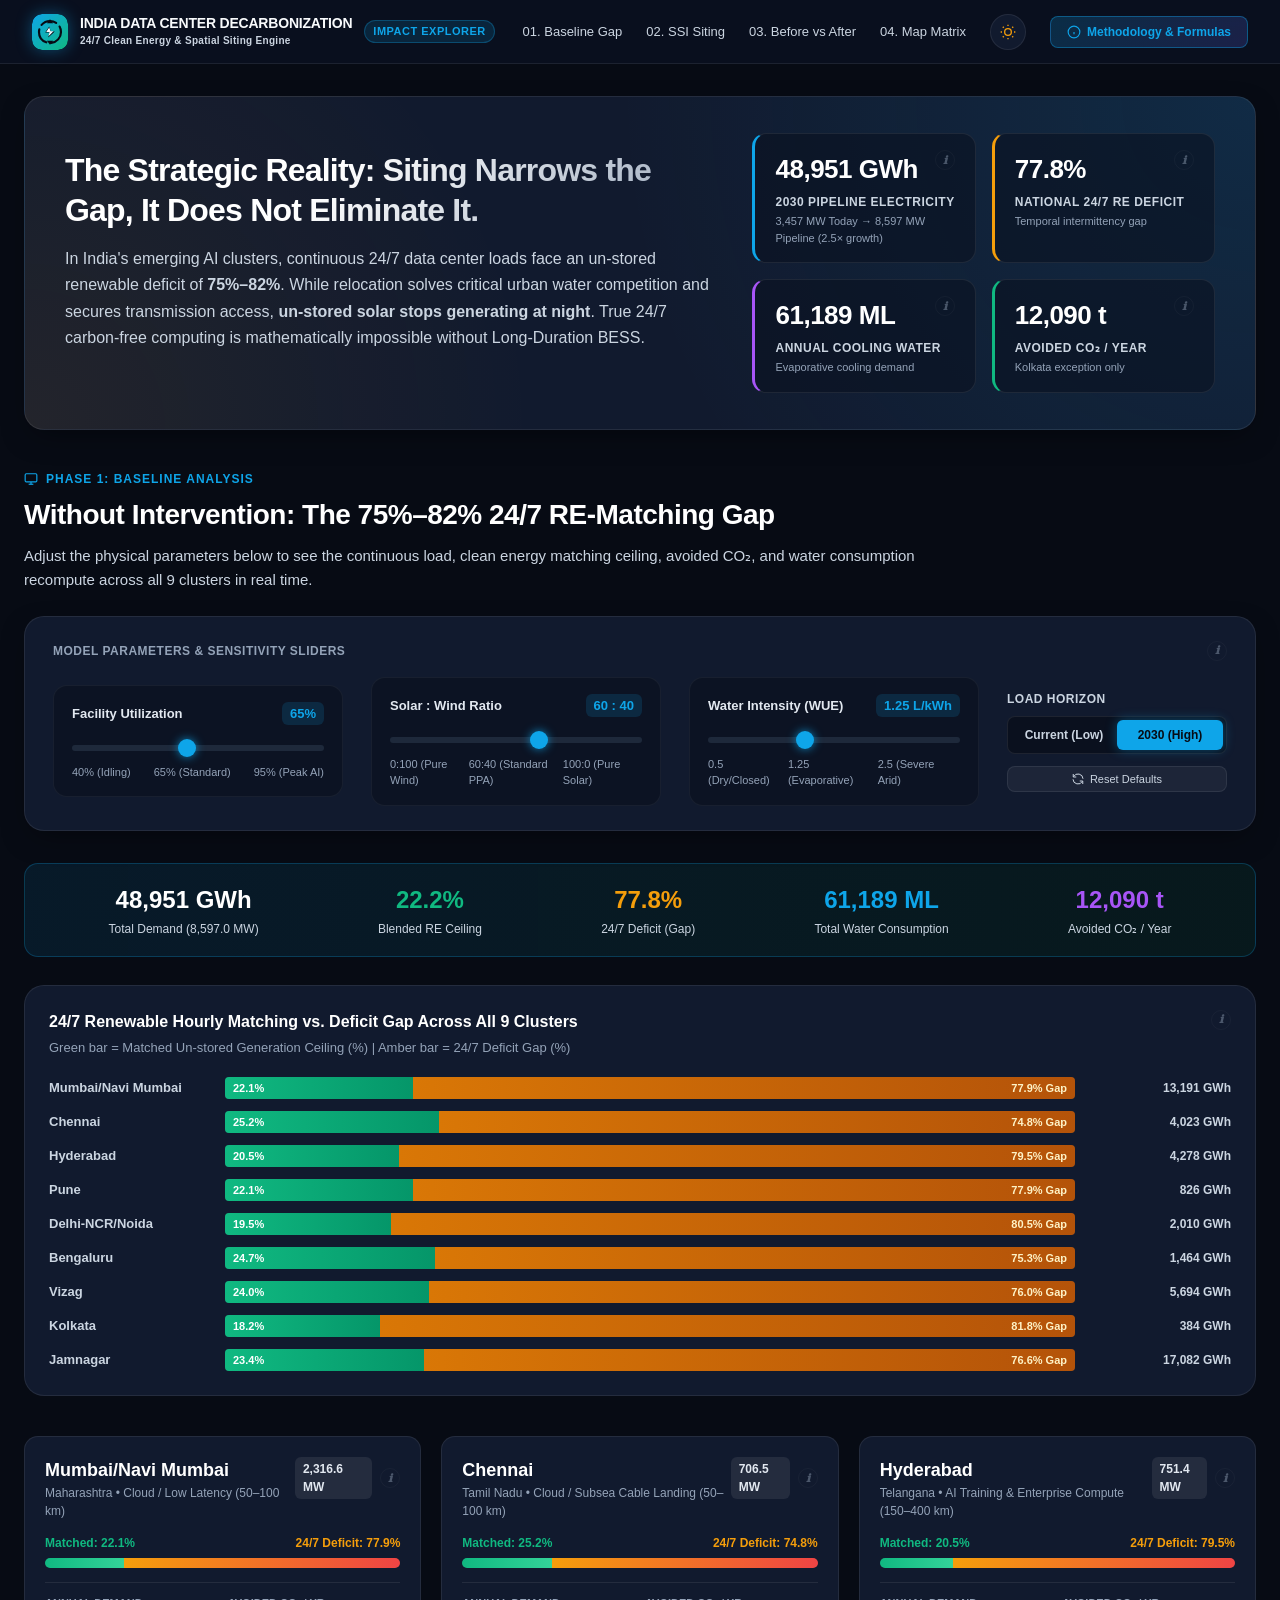
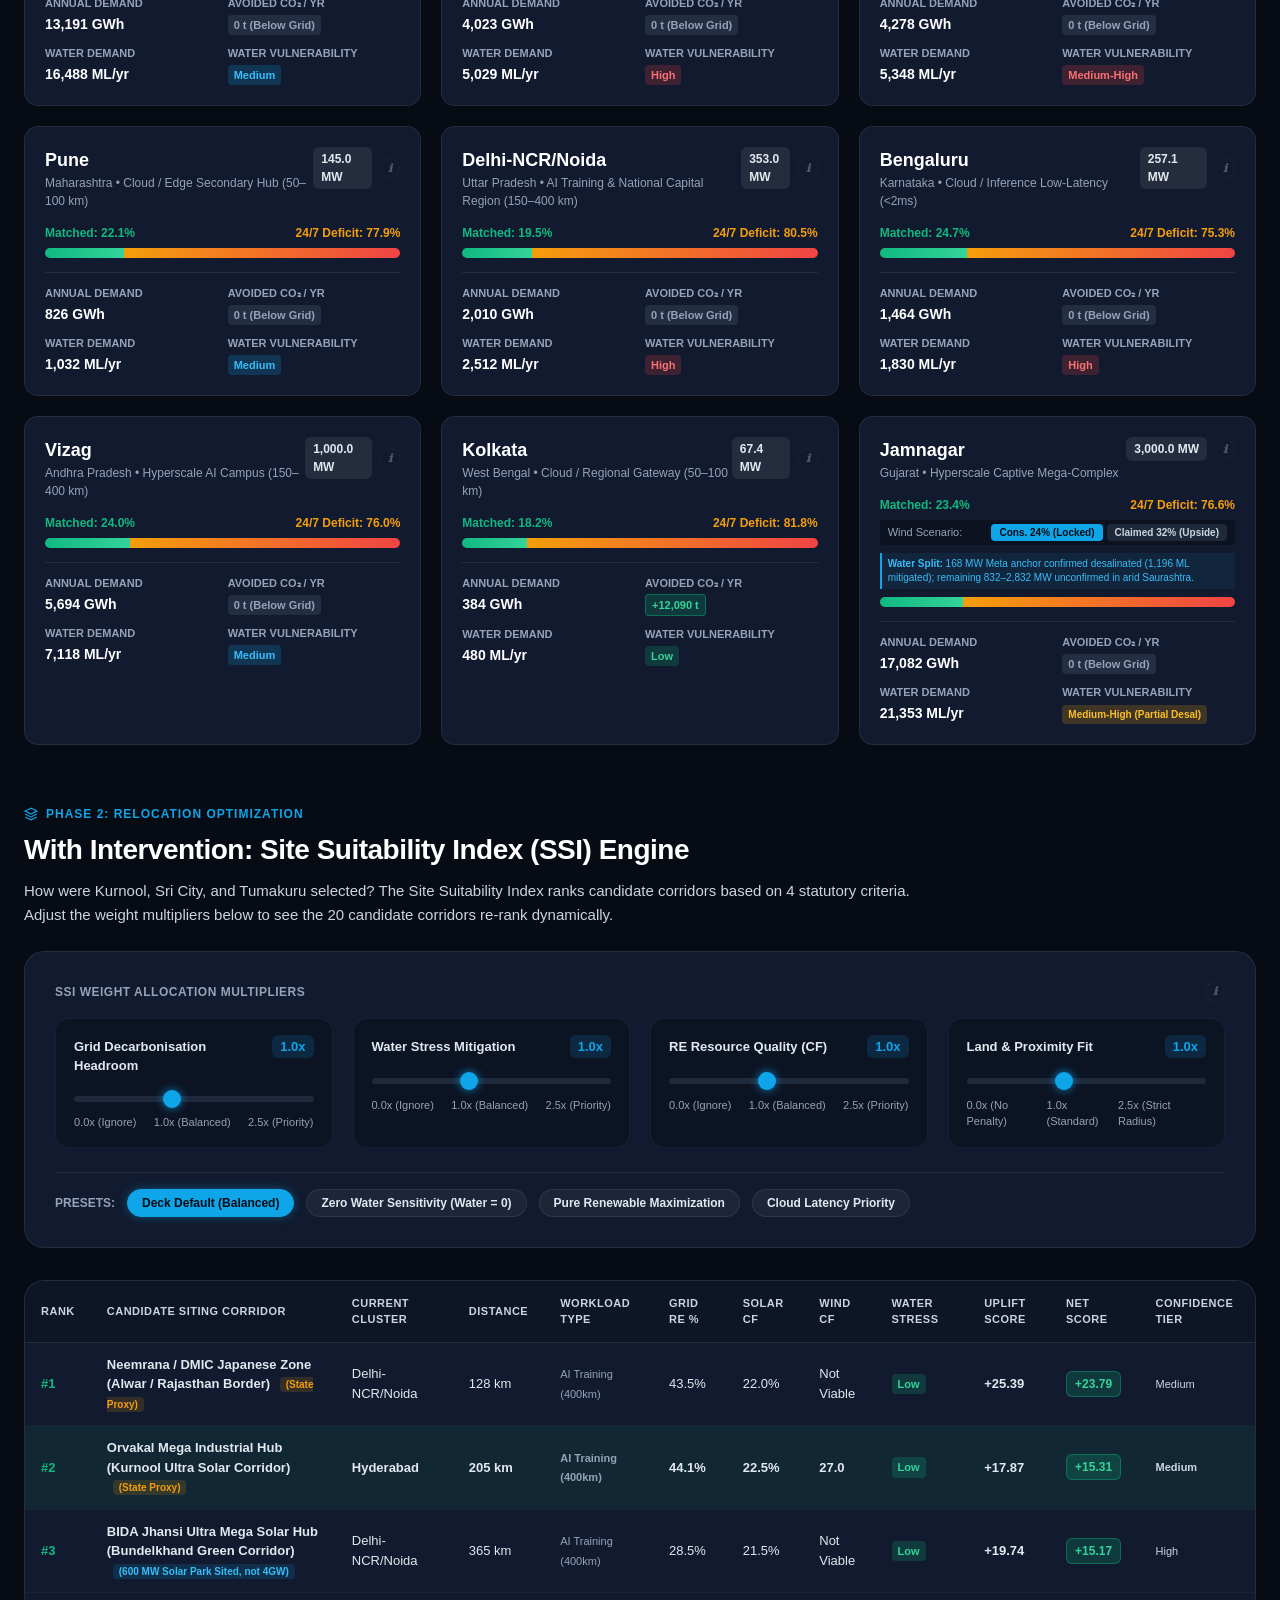
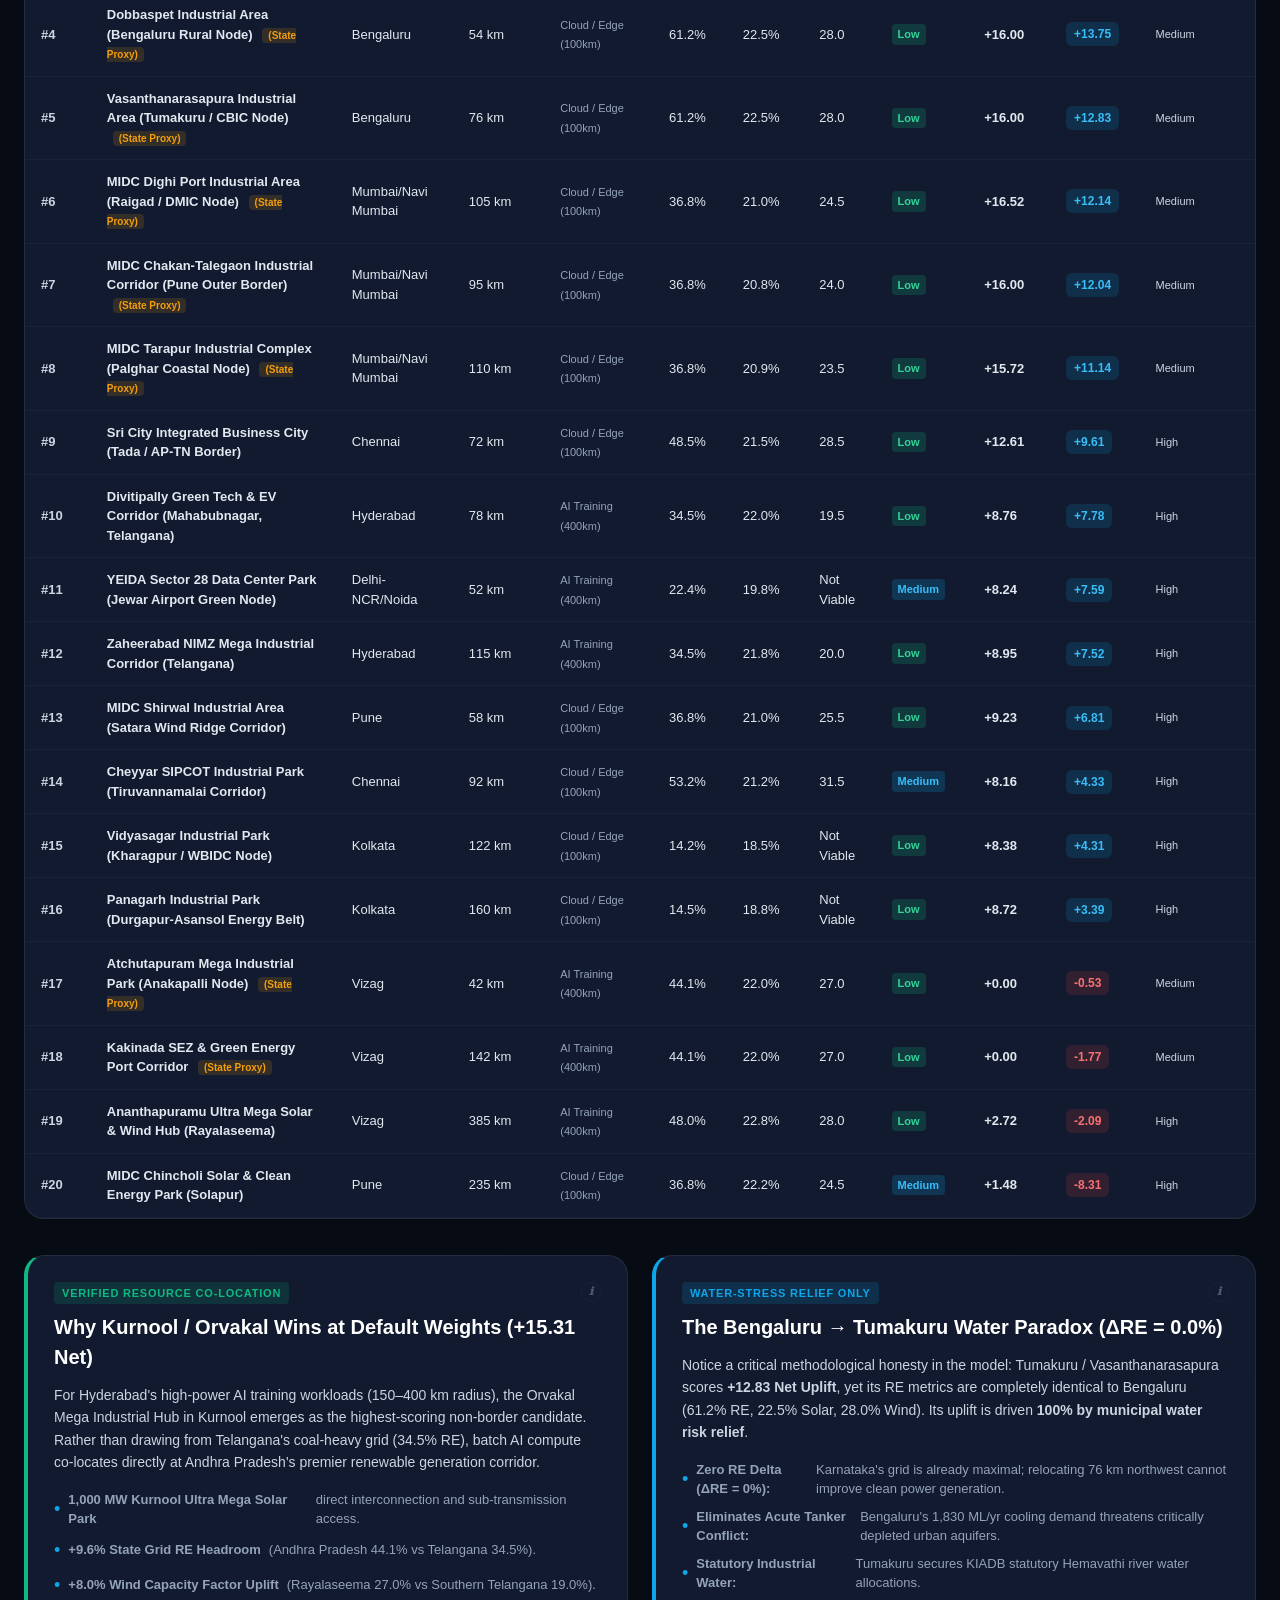
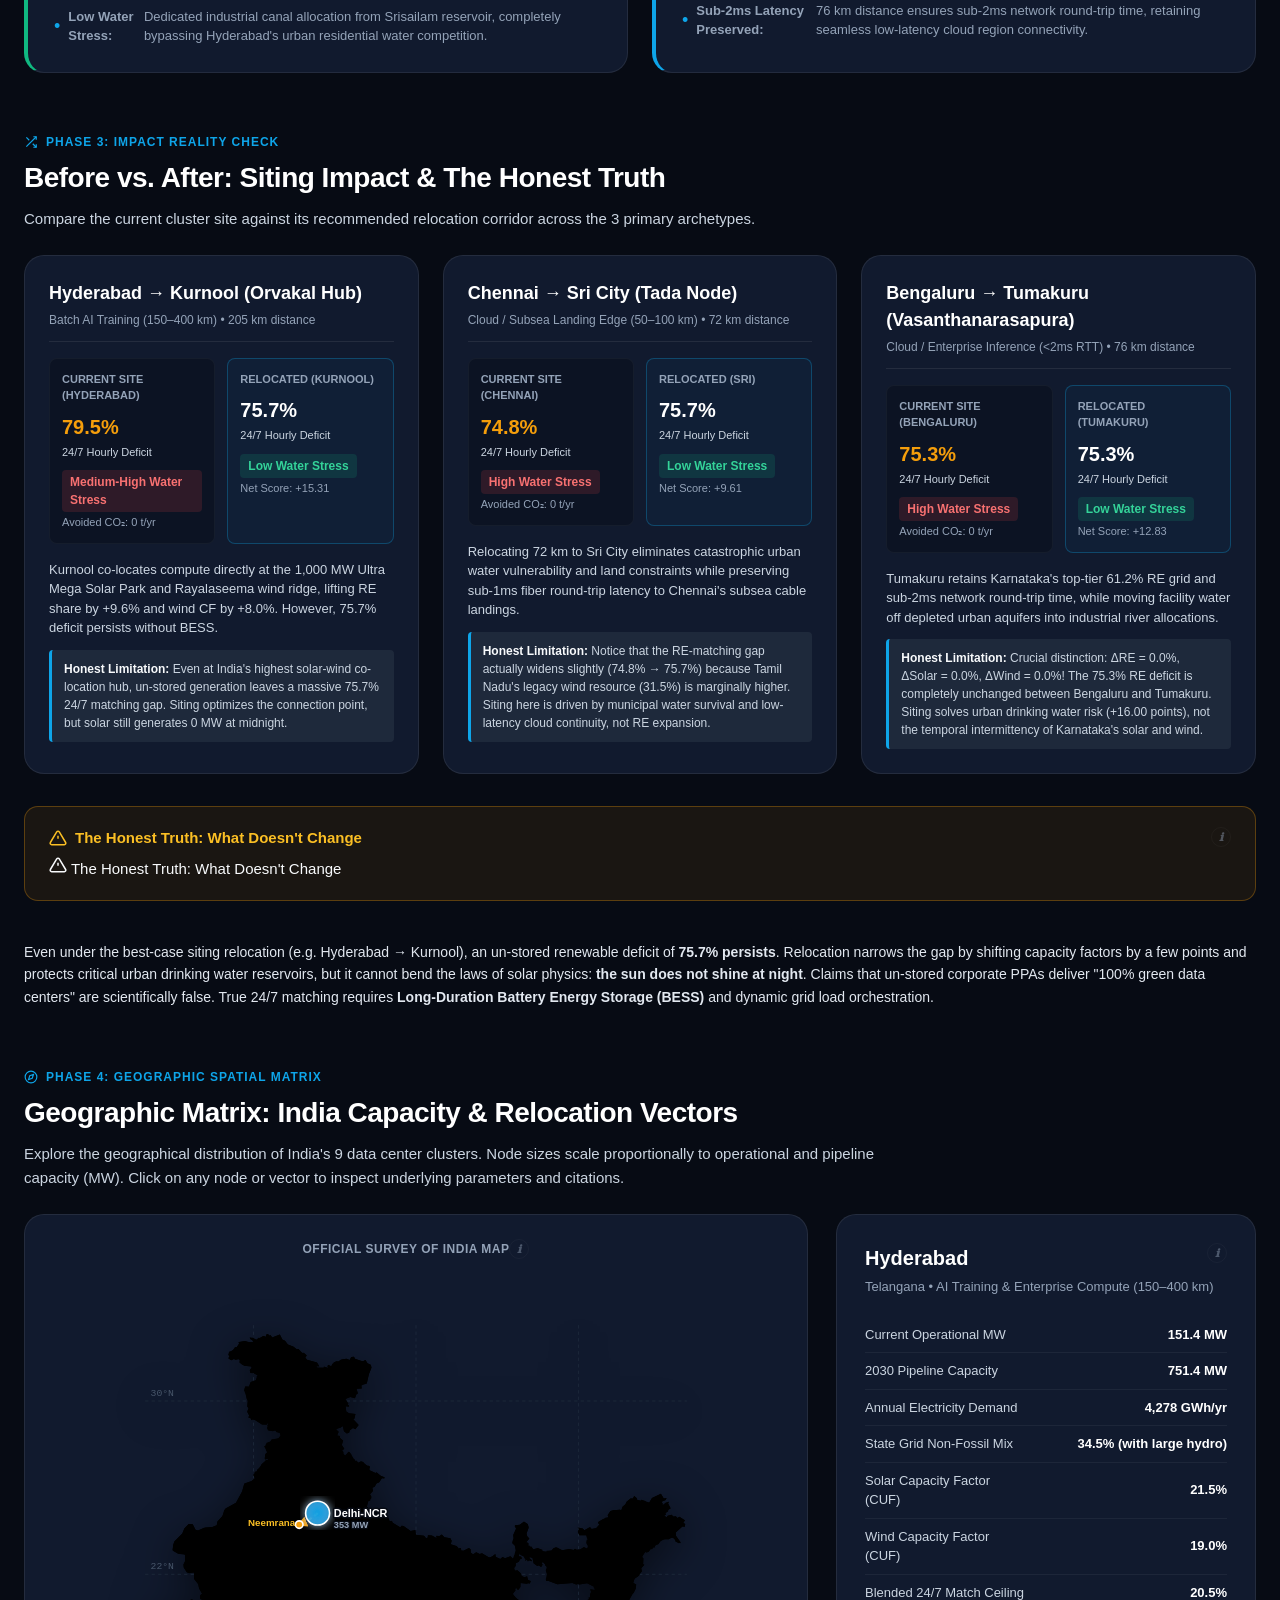
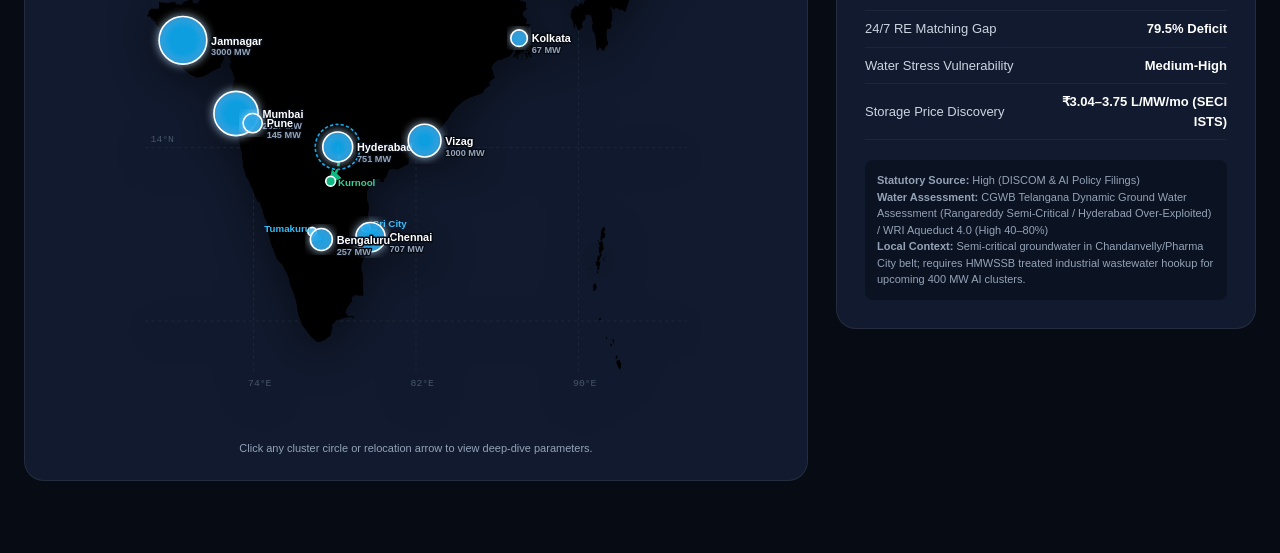
==== impact_explorer.html @ 6c1ab9f2 "Deploy 24/7 Decarbonization Explorer with full light/dark mode and audited models" ====
<!DOCTYPE html>
<html lang="en">
<head>
  <meta charset="UTF-8">
  <meta name="viewport" content="width=device-width, initial-scale=1.0">
  <title>India AI & Data Center 24/7 Decarbonization Explorer | Interactive Impact & Siting Engine</title>
  <meta name="description" content="Explore India's data center 24/7 renewable energy matching gap, cooling water exposure, and site suitability index across 9 major clusters and 20 candidate relocation corridors.">
  <style>
    :root {
      --bg-space: #070B14;
      --bg-canvas: #0B1120;
      --bg-card: #111A2E;
      --bg-card-hover: #16223B;
      --bg-card-alt: #1E293B;
      --border-subtle: rgba(255, 255, 255, 0.08);
      --border-accent: rgba(14, 165, 233, 0.3);
      --border-focus: #0EA5E9;
      
      --text-main: #F8FAFC;
      --text-muted: #CBD5E1;
      --text-dim: #94A3B8;
      
      --color-green: #10B981;
      --color-green-glow: rgba(16, 185, 129, 0.25);
      --color-amber: #F59E0B;
      --color-amber-glow: rgba(245, 158, 11, 0.25);
      --color-red: #EF4444;
      --color-cyan: #0EA5E9;
      --color-cyan-glow: rgba(14, 165, 233, 0.25);
      --color-indigo: #6366F1;
      --color-purple: #A855F7;
      
      --font-stack: -apple-system, BlinkMacSystemFont, "Segoe UI", Roboto, "Helvetica Neue", Arial, sans-serif;
      --radius-sm: 8px;
      --radius-md: 14px;
      --radius-lg: 20px;
      --shadow-card: 0 10px 30px -10px rgba(0, 0, 0, 0.5);
      --shadow-glow: 0 0 25px -5px rgba(14, 165, 233, 0.3);
    }

    * {
      box-sizing: border-box;
      margin: 0;
      padding: 0;
    }

    html {
      scroll-behavior: smooth;
    }

    body {
      background-color: var(--bg-space);
      color: var(--text-main);
      font-family: var(--font-stack);
      line-height: 1.5;
      font-size: 15px;
      -webkit-font-smoothing: antialiased;
      overflow-x: hidden;
    }

    /* Top Global Sticky Navigation */
    .navbar {
      position: sticky;
      top: 0;
      z-index: 1000;
      background: rgba(11, 17, 32, 0.88);
      backdrop-filter: blur(16px);
      -webkit-backdrop-filter: blur(16px);
      border-bottom: 1px solid var(--border-subtle);
      height: 64px;
      display: flex;
      align-items: center;
      justify-content: space-between;
      padding: 0 32px;
    }

    .brand-group {
      display: flex;
      align-items: center;
      gap: 12px;
    }

    .brand-icon {
      width: 32px;
      height: 32px;
      border-radius: 8px;
      background: linear-gradient(135deg, #0EA5E9, #10B981);
      display: flex;
      align-items: center;
      justify-content: center;
      font-weight: 800;
      color: #070B14;
      font-size: 16px;
    }

    .brand-text {
      font-size: 15px;
      font-weight: 700;
      letter-spacing: -0.3px;
      color: #FFFFFF;
    }

    .brand-tag {
      font-size: 11px;
      font-weight: 600;
      padding: 2px 8px;
      border-radius: 20px;
      background: rgba(14, 165, 233, 0.15);
      color: var(--color-cyan);
      border: 1px solid rgba(14, 165, 233, 0.3);
      text-transform: uppercase;
      letter-spacing: 0.5px;
    }

    .nav-links {
      display: flex;
      align-items: center;
      gap: 24px;
    }

    .nav-links a {
      color: var(--text-muted);
      text-decoration: none;
      font-size: 13px;
      font-weight: 500;
      transition: all 0.2s ease;
      display: flex;
      align-items: center;
      gap: 6px;
    }

    .nav-links a:hover {
      color: #FFFFFF;
    }

    .btn-methodology {
      background: linear-gradient(135deg, rgba(14, 165, 233, 0.2), rgba(99, 102, 241, 0.2));
      border: 1px solid rgba(14, 165, 233, 0.4);
      color: var(--color-cyan);
      padding: 8px 16px;
      border-radius: 8px;
      font-size: 12px;
      font-weight: 600;
      cursor: pointer;
      transition: all 0.2s ease;
      display: flex;
      align-items: center;
      gap: 6px;
    }

    .btn-methodology:hover {
      background: var(--color-cyan);
      color: #070B14;
      box-shadow: 0 0 15px rgba(14, 165, 233, 0.5);
    }

    /* Container & Sections */
    .container {
      max-width: 1400px;
      margin: 0 auto;
      padding: 32px 24px;
    }

    .section-header {
      margin-bottom: 24px;
    }

    .section-eyebrow {
      font-size: 12px;
      text-transform: uppercase;
      font-weight: 700;
      letter-spacing: 1px;
      color: var(--color-cyan);
      margin-bottom: 6px;
      display: flex;
      align-items: center;
      gap: 8px;
    }

    .section-title {
      font-size: 28px;
      font-weight: 700;
      letter-spacing: -0.5px;
      color: #FFFFFF;
      margin-bottom: 8px;
    }

    .section-desc {
      font-size: 15px;
      color: var(--text-muted);
      max-width: 900px;
      line-height: 1.6;
    }

    /* Hero / Problem Statement Callout */
    .hero-banner {
      background: radial-gradient(circle at top right, rgba(14, 165, 233, 0.12), transparent 50%),
                  radial-gradient(circle at bottom left, rgba(245, 158, 11, 0.08), transparent 40%),
                  var(--bg-card);
      border: 1px solid var(--border-subtle);
      border-radius: var(--radius-lg);
      padding: 36px 40px;
      margin-bottom: 40px;
      position: relative;
      overflow: hidden;
      box-shadow: var(--shadow-card);
    }

    .hero-grid {
      display: grid;
      grid-template-columns: 1.4fr 1fr;
      gap: 40px;
      align-items: center;
    }

    .hero-title {
      font-size: 32px;
      font-weight: 800;
      line-height: 1.25;
      letter-spacing: -0.8px;
      margin-bottom: 16px;
      background: linear-gradient(135deg, #FFFFFF 40%, #94A3B8 100%);
      -webkit-background-clip: text;
      -webkit-text-fill-color: transparent;
    }

    .hero-lead {
      font-size: 16px;
      color: #CBD5E1;
      line-height: 1.65;
      margin-bottom: 24px;
    }

    .hero-kpis {
      display: grid;
      grid-template-columns: repeat(2, 1fr);
      gap: 16px;
    }

    .hero-kpi-card {
      background: rgba(11, 17, 32, 0.6);
      border: 1px solid var(--border-subtle);
      border-radius: var(--radius-md);
      padding: 16px 20px;
      border-left: 3px solid var(--color-cyan);
    }

    .hero-kpi-card.amber { border-left-color: var(--color-amber); }
    .hero-kpi-card.green { border-left-color: var(--color-green); }
    .hero-kpi-card.purple { border-left-color: var(--color-purple); }

    .hero-kpi-val {
      font-size: 26px;
      font-weight: 800;
      color: #FFFFFF;
      letter-spacing: -0.5px;
    }

    .hero-kpi-lbl {
      font-size: 12px;
      font-weight: 600;
      color: var(--text-muted);
      text-transform: uppercase;
      letter-spacing: 0.5px;
      margin-top: 4px;
    }

    .hero-kpi-sub {
      font-size: 11px;
      color: var(--text-dim);
      margin-top: 2px;
    }

    /* Section 1: Control Panel & Live Sliders */
    .control-card {
      background: var(--bg-card);
      border: 1px solid var(--border-subtle);
      border-radius: var(--radius-lg);
      padding: 24px 28px;
      margin-bottom: 32px;
      box-shadow: var(--shadow-card);
    }

    .controls-grid {
      display: grid;
      grid-template-columns: repeat(3, 1fr) 220px;
      gap: 28px;
      align-items: center;
    }

    .slider-box {
      background: rgba(7, 11, 20, 0.4);
      padding: 16px 18px;
      border-radius: var(--radius-md);
      border: 1px solid rgba(255, 255, 255, 0.05);
    }

    .slider-header {
      display: flex;
      justify-content: space-between;
      align-items: baseline;
      margin-bottom: 10px;
    }

    .slider-title {
      font-size: 13px;
      font-weight: 600;
      color: #E2E8F0;
    }

    .slider-badge {
      font-size: 13px;
      font-weight: 700;
      color: var(--color-cyan);
      background: rgba(14, 165, 233, 0.15);
      padding: 2px 8px;
      border-radius: 6px;
    }

    .slider-input {
      width: 100%;
      height: 6px;
      border-radius: 4px;
      background: #1E293B;
      outline: none;
      -webkit-appearance: none;
      cursor: pointer;
    }

    .slider-input::-webkit-slider-thumb {
      -webkit-appearance: none;
      width: 18px;
      height: 18px;
      border-radius: 50%;
      background: #0EA5E9;
      box-shadow: 0 0 10px rgba(14, 165, 233, 0.8);
      cursor: pointer;
      transition: transform 0.1s ease;
    }

    .slider-input::-webkit-slider-thumb:hover {
      transform: scale(1.2);
    }

    .slider-range-labels {
      display: flex;
      justify-content: space-between;
      font-size: 11px;
      color: var(--text-dim);
      margin-top: 6px;
    }

    /* Scenario Switcher Box */
    .scenario-box {
      display: flex;
      flex-direction: column;
      gap: 8px;
    }

    .scenario-label {
      font-size: 12px;
      font-weight: 600;
      color: var(--text-muted);
      text-transform: uppercase;
      letter-spacing: 0.5px;
    }

    .toggle-group {
      display: flex;
      background: rgba(7, 11, 20, 0.6);
      border: 1px solid var(--border-subtle);
      border-radius: var(--radius-sm);
      padding: 3px;
    }

    .toggle-btn {
      flex: 1;
      padding: 8px 10px;
      border: none;
      background: transparent;
      color: var(--text-muted);
      font-size: 12px;
      font-weight: 600;
      border-radius: 6px;
      cursor: pointer;
      transition: all 0.2s ease;
      text-align: center;
    }

    .toggle-btn.active {
      background: var(--color-cyan);
      color: #070B14;
      box-shadow: 0 0 12px rgba(14, 165, 233, 0.4);
    }

    .btn-reset {
      background: rgba(255, 255, 255, 0.05);
      border: 1px solid var(--border-subtle);
      color: var(--text-muted);
      padding: 6px 12px;
      border-radius: var(--radius-sm);
      font-size: 11px;
      cursor: pointer;
      margin-top: 4px;
      transition: all 0.2s ease;
      display: flex;
      align-items: center;
      justify-content: center;
      gap: 6px;
    }

    .btn-reset:hover {
      background: rgba(255, 255, 255, 0.1);
      color: #FFFFFF;
    }

    /* National Summary Banner */
    .national-strip {
      background: linear-gradient(90deg, rgba(14, 165, 233, 0.1), rgba(16, 185, 129, 0.08));
      border: 1px solid rgba(14, 165, 233, 0.25);
      border-radius: var(--radius-md);
      padding: 18px 24px;
      display: flex;
      justify-content: space-around;
      align-items: center;
      margin-bottom: 28px;
    }

    .national-metric {
      text-align: center;
    }

    .national-metric-val {
      font-size: 24px;
      font-weight: 800;
      color: #FFFFFF;
    }

    .national-metric-lbl {
      font-size: 12px;
      color: var(--text-muted);
      font-weight: 500;
      margin-top: 2px;
    }

    /* Cluster Cards Grid */
    .cluster-grid {
      display: grid;
      grid-template-columns: repeat(3, 1fr);
      gap: 20px;
      margin-bottom: 36px;
    }

    .cluster-card {
      background: var(--bg-card);
      border: 1px solid var(--border-subtle);
      border-radius: var(--radius-md);
      padding: 20px;
      transition: all 0.25s ease;
      position: relative;
      overflow: hidden;
      cursor: pointer;
    }

    .cluster-card:hover {
      transform: translateY(-3px);
      border-color: rgba(14, 165, 233, 0.4);
      box-shadow: 0 12px 28px -8px rgba(0, 0, 0, 0.6);
      background: var(--bg-card-hover);
    }

    .cluster-card-top {
      display: flex;
      justify-content: space-between;
      align-items: flex-start;
      margin-bottom: 12px;
    }

    .cluster-name {
      font-size: 18px;
      font-weight: 700;
      color: #FFFFFF;
    }

    .cluster-state {
      font-size: 12px;
      color: var(--text-dim);
    }

    .cluster-capacity-badge {
      font-size: 12px;
      font-weight: 700;
      padding: 3px 8px;
      border-radius: 6px;
      background: rgba(255, 255, 255, 0.08);
      color: #E2E8F0;
    }

    /* Dual Matching Bar */
    .matching-bar-container {
      margin: 14px 0;
    }

    .matching-labels {
      display: flex;
      justify-content: space-between;
      font-size: 12px;
      font-weight: 600;
      margin-bottom: 6px;
    }

    .lbl-matched { color: var(--color-green); }
    .lbl-gap { color: var(--color-amber); }

    .dual-bar {
      height: 10px;
      border-radius: 5px;
      background: #1E293B;
      display: flex;
      overflow: hidden;
      box-shadow: inset 0 1px 3px rgba(0,0,0,0.5);
    }

    .bar-matched {
      background: linear-gradient(90deg, #10B981, #34D399);
      transition: width 0.3s ease;
    }

    .bar-gap {
      background: linear-gradient(90deg, #F59E0B, #EF4444);
      transition: width 0.3s ease;
    }

    /* Cluster Stats Grid */
    .cluster-stats {
      display: grid;
      grid-template-columns: repeat(2, 1fr);
      gap: 10px;
      margin-top: 14px;
      padding-top: 12px;
      border-top: 1px solid var(--border-subtle);
    }

    .stat-item {
      display: flex;
      flex-direction: column;
    }

    .stat-lbl {
      font-size: 11px;
      color: var(--text-dim);
      text-transform: uppercase;
      font-weight: 600;
    }

    .stat-val {
      font-size: 14px;
      font-weight: 700;
      color: #FFFFFF;
      margin-top: 2px;
    }

    .badge-co2 {
      display: inline-block;
      padding: 2px 6px;
      border-radius: 4px;
      font-size: 11px;
      font-weight: 700;
    }

    .badge-co2.zero {
      background: rgba(148, 163, 184, 0.15);
      color: #94A3B8;
    }

    .badge-co2.positive {
      background: rgba(16, 185, 129, 0.2);
      color: #34D399;
      border: 1px solid rgba(16, 185, 129, 0.4);
    }

    .badge-water {
      display: inline-block;
      padding: 2px 6px;
      border-radius: 4px;
      font-size: 11px;
      font-weight: 700;
    }

    .badge-water.High { background: rgba(239, 68, 68, 0.2); color: #F87171; }
    .badge-water.Medium-High { background: rgba(245, 158, 11, 0.2); color: #FBBF24; }
    .badge-water.Medium { background: rgba(14, 165, 233, 0.2); color: #38BDF8; }
    .badge-water.Low { background: rgba(16, 185, 129, 0.2); color: #34D399; }

    /* Comparative Bar Chart Section */
    .chart-container {
      background: var(--bg-card);
      border: 1px solid var(--border-subtle);
      border-radius: var(--radius-lg);
      padding: 24px;
      margin-bottom: 40px;
    }

    .chart-title {
      font-size: 16px;
      font-weight: 700;
      color: #FFFFFF;
      margin-bottom: 4px;
    }

    .chart-subtitle {
      font-size: 13px;
      color: var(--text-dim);
      margin-bottom: 20px;
    }

    .chart-bars-list {
      display: flex;
      flex-direction: column;
      gap: 12px;
    }

    .chart-row {
      display: grid;
      grid-template-columns: 160px 1fr 140px;
      align-items: center;
      gap: 16px;
    }

    .chart-cluster-name {
      font-size: 13px;
      font-weight: 600;
      color: #CBD5E1;
      white-space: nowrap;
      overflow: hidden;
      text-overflow: ellipsis;
    }

    .chart-bar-wrapper {
      height: 22px;
      background: #1E293B;
      border-radius: 4px;
      display: flex;
      overflow: hidden;
      position: relative;
    }

    .chart-seg-matched {
      background: linear-gradient(90deg, #10B981, #059669);
      height: 100%;
      transition: width 0.3s ease;
      display: flex;
      align-items: center;
      padding-left: 8px;
      font-size: 11px;
      font-weight: 700;
      color: #FFFFFF;
    }

    .chart-seg-gap {
      background: linear-gradient(90deg, #D97706, #B45309);
      height: 100%;
      transition: width 0.3s ease;
      display: flex;
      align-items: center;
      justify-content: flex-end;
      padding-right: 8px;
      font-size: 11px;
      font-weight: 700;
      color: #FEF3C7;
    }

    .chart-values-text {
      font-size: 12px;
      color: var(--text-muted);
      text-align: right;
      font-weight: 600;
    }

    /* Section 2: SSI Siting Calculator */
    .ssi-calculator-card {
      background: var(--bg-card);
      border: 1px solid var(--border-subtle);
      border-radius: var(--radius-lg);
      padding: 30px;
      margin-bottom: 32px;
    }

    .ssi-sliders-grid {
      display: grid;
      grid-template-columns: repeat(4, 1fr);
      gap: 20px;
      margin-bottom: 24px;
    }

    .ssi-presets-bar {
      display: flex;
      align-items: center;
      gap: 12px;
      padding-top: 16px;
      border-top: 1px solid var(--border-subtle);
      flex-wrap: wrap;
    }

    .preset-chip {
      background: rgba(255, 255, 255, 0.05);
      border: 1px solid var(--border-subtle);
      color: #E2E8F0;
      font-size: 12px;
      font-weight: 600;
      padding: 6px 14px;
      border-radius: 20px;
      cursor: pointer;
      transition: all 0.2s ease;
    }

    .preset-chip:hover {
      border-color: var(--color-cyan);
      background: rgba(14, 165, 233, 0.15);
      color: #FFFFFF;
    }

    .preset-chip.active {
      background: var(--color-cyan);
      color: #070B14;
      border-color: var(--color-cyan);
      box-shadow: 0 0 10px rgba(14, 165, 233, 0.4);
    }

    /* Candidate Siting Table */
    .table-container {
      background: var(--bg-card);
      border: 1px solid var(--border-subtle);
      border-radius: var(--radius-lg);
      overflow-x: auto;
      margin-bottom: 36px;
    }

    .ssi-table {
      width: 100%;
      border-collapse: collapse;
      font-size: 13px;
      text-align: left;
    }

    .ssi-table th {
      background: #0D1527;
      color: var(--text-muted);
      font-weight: 600;
      padding: 14px 16px;
      border-bottom: 1px solid var(--border-subtle);
      text-transform: uppercase;
      font-size: 11px;
      letter-spacing: 0.5px;
    }

    .ssi-table td {
      padding: 12px 16px;
      border-bottom: 1px solid rgba(255, 255, 255, 0.04);
      color: #E2E8F0;
    }

    .ssi-table tr:hover td {
      background: rgba(14, 165, 233, 0.05);
    }

    .score-badge {
      display: inline-block;
      font-weight: 800;
      padding: 3px 8px;
      border-radius: 6px;
      font-size: 12px;
    }

    .score-badge.winner {
      background: rgba(16, 185, 129, 0.2);
      color: #34D399;
      border: 1px solid rgba(16, 185, 129, 0.4);
    }

    .score-badge.positive {
      background: rgba(14, 165, 233, 0.15);
      color: #38BDF8;
    }

    .score-badge.negative {
      background: rgba(239, 68, 68, 0.15);
      color: #F87171;
    }

    /* Two Siting Deep-Dive Cards */
    .deep-dive-grid {
      display: grid;
      grid-template-columns: repeat(2, 1fr);
      gap: 24px;
      margin-bottom: 40px;
    }

    .deep-dive-card {
      background: var(--bg-card);
      border: 1px solid var(--border-subtle);
      border-radius: var(--radius-lg);
      padding: 26px;
      position: relative;
    }

    .deep-dive-card.kurnool {
      border-left: 4px solid var(--color-green);
    }

    .deep-dive-card.tumakuru {
      border-left: 4px solid var(--color-cyan);
    }

    .deep-dive-badge {
      font-size: 11px;
      font-weight: 700;
      text-transform: uppercase;
      letter-spacing: 0.8px;
      margin-bottom: 8px;
      display: inline-block;
      padding: 3px 8px;
      border-radius: 4px;
    }

    .badge-kurnool { background: rgba(16, 185, 129, 0.15); color: #10B981; }
    .badge-tumakuru { background: rgba(14, 165, 233, 0.15); color: #0EA5E9; }

    .deep-dive-title {
      font-size: 20px;
      font-weight: 700;
      color: #FFFFFF;
      margin-bottom: 12px;
    }

    .deep-dive-text {
      font-size: 14px;
      color: #CBD5E1;
      line-height: 1.6;
      margin-bottom: 16px;
    }

    .deep-dive-points {
      list-style: none;
      display: flex;
      flex-direction: column;
      gap: 8px;
    }

    .deep-dive-points li {
      font-size: 13px;
      color: #94A3B8;
      display: flex;
      align-items: center;
      gap: 8px;
    }

    .deep-dive-points li::before {
      content: "•";
      color: var(--color-cyan);
      font-size: 18px;
    }

    /* Section 3: Before vs After Paired Cards */
    .before-after-grid {
      display: grid;
      grid-template-columns: repeat(3, 1fr);
      gap: 24px;
      margin-bottom: 32px;
    }

    .pair-card {
      background: var(--bg-card);
      border: 1px solid var(--border-subtle);
      border-radius: var(--radius-lg);
      padding: 24px;
      position: relative;
    }

    .pair-header {
      margin-bottom: 16px;
      padding-bottom: 12px;
      border-bottom: 1px solid var(--border-subtle);
    }

    .pair-relocation-arrow {
      font-size: 18px;
      font-weight: 700;
      color: #FFFFFF;
      display: flex;
      align-items: center;
      gap: 8px;
    }

    .pair-workload {
      font-size: 12px;
      color: var(--text-dim);
      margin-top: 4px;
    }

    .side-by-side {
      display: grid;
      grid-template-columns: 1fr 1fr;
      gap: 12px;
      margin-bottom: 16px;
    }

    .side-col {
      background: rgba(7, 11, 20, 0.4);
      padding: 12px;
      border-radius: var(--radius-sm);
      border: 1px solid rgba(255, 255, 255, 0.04);
    }

    .side-col.target {
      border-color: rgba(14, 165, 233, 0.3);
      background: rgba(14, 165, 233, 0.04);
    }

    .side-title {
      font-size: 11px;
      font-weight: 700;
      color: var(--text-dim);
      text-transform: uppercase;
      margin-bottom: 8px;
    }

    .side-val-big {
      font-size: 20px;
      font-weight: 800;
      color: #FFFFFF;
    }

    .side-sub {
      font-size: 11px;
      color: var(--text-muted);
      margin-top: 2px;
    }

    .honest-box {
      background: rgba(245, 158, 11, 0.08);
      border: 1px solid rgba(245, 158, 11, 0.3);
      border-radius: var(--radius-md);
      padding: 20px 24px;
      margin-top: 16px;
      margin-bottom: 40px;
    }

    .honest-title {
      font-size: 15px;
      font-weight: 700;
      color: #FBBF24;
      margin-bottom: 6px;
      display: flex;
      align-items: center;
      gap: 8px;
    }

    .honest-desc {
      font-size: 14px;
      color: #E2E8F0;
      line-height: 1.6;
    }

    /* Section 4: Interactive India Map Canvas */
    .map-section-grid {
      display: grid;
      grid-template-columns: 1fr 420px;
      gap: 28px;
      align-items: start;
      margin-bottom: 40px;
    }

    .map-canvas-container {
      background: var(--bg-card);
      border: 1px solid var(--border-subtle);
      border-radius: var(--radius-lg);
      padding: 24px;
      position: relative;
      display: flex;
      flex-direction: column;
      align-items: center;
    }

    .map-svg {
      width: 100%;
      max-width: 650px;
      height: auto;
      filter: drop-shadow(0 10px 20px rgba(0,0,0,0.5));
    }

    .map-drawer {
      background: var(--bg-card);
      border: 1px solid var(--border-subtle);
      border-radius: var(--radius-lg);
      padding: 28px;
    }

    .drawer-title {
      font-size: 20px;
      font-weight: 700;
      color: #FFFFFF;
      margin-bottom: 4px;
    }

    .drawer-state {
      font-size: 13px;
      color: var(--text-dim);
      margin-bottom: 20px;
    }

    .drawer-table {
      width: 100%;
      border-collapse: collapse;
      margin-bottom: 20px;
    }

    .drawer-table td {
      padding: 8px 0;
      border-bottom: 1px solid rgba(255, 255, 255, 0.05);
      font-size: 13px;
    }

    .drawer-table td:first-child {
      color: var(--text-muted);
      font-weight: 500;
    }

    .drawer-table td:last-child {
      color: #FFFFFF;
      font-weight: 700;
      text-align: right;
    }

    .drawer-citation {
      background: rgba(7, 11, 20, 0.5);
      border-radius: var(--radius-sm);
      padding: 12px;
      font-size: 11px;
      color: var(--text-dim);
      line-height: 1.5;
    }

    /* Slide-out Methodology Drawer */
    .drawer-overlay {
      position: fixed;
      top: 0;
      left: 0;
      width: 100vw;
      height: 100vh;
      background: rgba(0, 0, 0, 0.7);
      backdrop-filter: blur(8px);
      z-index: 2000;
      opacity: 0;
      pointer-events: none;
      transition: opacity 0.3s ease;
    }

    .drawer-overlay.active {
      opacity: 1;
      pointer-events: auto;
    }

    .methodology-panel {
      position: fixed;
      top: 0;
      right: -600px;
      width: 580px;
      max-width: 90vw;
      height: 100vh;
      background: #0B1120;
      border-left: 1px solid var(--border-accent);
      z-index: 2001;
      padding: 32px;
      overflow-y: auto;
      box-shadow: -10px 0 40px rgba(0, 0, 0, 0.8);
      transition: right 0.35s cubic-bezier(0.16, 1, 0.3, 1);
    }

    .drawer-overlay.active .methodology-panel {
      right: 0;
    }

    .panel-header {
      display: flex;
      justify-content: space-between;
      align-items: center;
      margin-bottom: 24px;
      padding-bottom: 16px;
      border-bottom: 1px solid var(--border-subtle);
    }

    .panel-title {
      font-size: 20px;
      font-weight: 700;
      color: #FFFFFF;
    }

    .btn-close {
      background: transparent;
      border: none;
      color: var(--text-muted);
      font-size: 24px;
      cursor: pointer;
      line-height: 1;
    }

    .btn-close:hover {
      color: #FFFFFF;
    }

    .formula-card {
      background: rgba(17, 26, 46, 0.8);
      border: 1px solid var(--border-subtle);
      border-radius: var(--radius-sm);
      padding: 16px;
      margin-bottom: 16px;
    }

    .formula-name {
      font-size: 13px;
      font-weight: 700;
      color: var(--color-cyan);
      margin-bottom: 4px;
    }

    .formula-code {
      font-family: ui-monospace, SFMono-Regular, Menlo, Monaco, Consolas, monospace;
      font-size: 12px;
      background: #070B14;
      padding: 8px 12px;
      border-radius: 4px;
      color: #F8FAFC;
      border: 1px solid rgba(255, 255, 255, 0.05);
      margin: 6px 0;
      word-break: break-all;
    }

    .formula-desc {
      font-size: 12px;
      color: var(--text-muted);
      line-height: 1.5;
    }

    /* Utility badges & links */
    a.link-source {
      color: var(--color-cyan);
      text-decoration: none;
    }

    a.link-source:hover {
      text-decoration: underline;
    }

    /* Responsive */
    @media (max-width: 1024px) {
      .controls-grid { grid-template-columns: 1fr; }
      .cluster-grid { grid-template-columns: 1fr 1fr; }
      .before-after-grid { grid-template-columns: 1fr; }
      .map-section-grid { grid-template-columns: 1fr; }
      .deep-dive-grid { grid-template-columns: 1fr; }
      .ssi-sliders-grid { grid-template-columns: 1fr 1fr; }
      .hero-grid { grid-template-columns: 1fr; }
    }

    @media (max-width: 640px) {
      .cluster-grid { grid-template-columns: 1fr; }
      .ssi-sliders-grid { grid-template-columns: 1fr; }
      .navbar { padding: 0 16px; }
      .container { padding: 20px 16px; }
    }
  
    
    /* Brand Logo & Info Header */
    .brand-group {
      display: flex;
      align-items: center;
      gap: 12px;
    }
    .brand-logo-badge {
      display: flex;
      align-items: center;
      justify-content: center;
      border-radius: 10px;
      overflow: hidden;
      box-shadow: 0 0 16px rgba(14, 165, 233, 0.4);
      transition: transform 0.2s ease, box-shadow 0.2s ease;
      cursor: pointer;
    }
    .brand-logo-badge:hover {
      transform: scale(1.06);
      box-shadow: 0 0 22px rgba(16, 185, 129, 0.6);
    }
    .brand-info {
      display: flex;
      flex-direction: column;
    }
    .brand-text {
      font-size: 14px;
      font-weight: 800;
      letter-spacing: -0.2px;
      color: var(--text-main);
      line-height: 1.2;
    }
    .brand-subtext {
      font-size: 10px;
      font-weight: 600;
      color: var(--text-muted);
      letter-spacing: 0.3px;
      margin-top: 1px;
    }

    /* Map SVG Labels: Support Crisp Dark & Light Contrast */
    .map-cluster-label {
      fill: #FFFFFF;
      font-size: 10px;
      font-weight: 700;
      paint-order: stroke fill;
      stroke: #070B14;
      stroke-width: 3px;
      stroke-linecap: round;
      stroke-linejoin: round;
    }
    .map-cluster-mw {
      fill: #94A3B8;
      font-size: 8.5px;
      font-weight: 600;
      paint-order: stroke fill;
      stroke: #070B14;
      stroke-width: 2.5px;
      stroke-linecap: round;
      stroke-linejoin: round;
    }
    [data-theme="light"] .map-cluster-label {
      fill: #0F172A;
      stroke: #FFFFFF;
      stroke-width: 3px;
    }
    [data-theme="light"] .map-cluster-mw {
      fill: #475569;
      stroke: #FFFFFF;
      stroke-width: 2.5px;
    }

        /* Target Node Labels in SVG */
    .target-label-kurnool { fill: #34D399; font-size: 9px; font-weight: 700; }
    .target-label-sricity { fill: #38BDF8; font-size: 9px; font-weight: 700; }
    .target-label-tumakuru { fill: #38BDF8; font-size: 9px; font-weight: 700; }
    .target-label-neemrana { fill: #FBBF24; font-size: 9px; font-weight: 700; }

    .note-pill.jhansi-pill {
      font-size: 10px;
      color: #38BDF8;
      margin-left: 6px;
      background: rgba(14, 165, 233, 0.15);
      padding: 2px 6px;
      border-radius: 4px;
      font-weight: 700;
    }

    .proxy-badge {
      font-size: 10px;
      color: #F59E0B;
      margin-left: 6px;
      background: rgba(245, 158, 11, 0.15);
      padding: 2px 6px;
      border-radius: 4px;
      font-weight: 700;
    }

    .side-water-pill {
      margin-top: 10px;
      font-size: 12px;
      font-weight: 700;
      padding: 3px 8px;
      border-radius: 4px;
      display: inline-block;
    }
    .side-water-pill.high { color: #F87171; background: rgba(239, 68, 68, 0.15); }
    .side-water-pill.medium { color: #FBBF24; background: rgba(245, 158, 11, 0.15); }
    .side-water-pill.low { color: #34D399; background: rgba(16, 185, 129, 0.15); }

    .jamnagar-desal-banner {
      font-size: 10px;
      color: #38BDF8;
      background: rgba(14, 165, 233, 0.08);
      border-left: 2px solid #0EA5E9;
      padding: 4px 6px;
      margin-bottom: 8px;
      line-height: 1.4;
    }

    /* ==========================================================================
       THEME OVERRIDES: COMPREHENSIVE LIGHT MODE CONTRAST (WCAG AAA)
       ========================================================================== */
    [data-theme="light"] {
      --bg-space: #F8FAFC;
      --bg-canvas: #F1F5F9;
      --bg-card: #FFFFFF;
      --bg-card-hover: #F8FAFC;
      --bg-card-alt: #E2E8F0;
      --border-subtle: #E2E8F0;
      --border-accent: rgba(2, 132, 199, 0.35);
      --border-focus: #0284C7;
      
      --text-main: #0F172A;
      --text-muted: #334155;
      --text-dim: #475569;
      
      --color-green: #047857;
      --color-green-glow: rgba(4, 120, 87, 0.2);
      --color-amber: #B45309;
      --color-amber-glow: rgba(180, 83, 9, 0.2);
      --color-red: #B91C1C;
      --color-cyan: #0284C7;
      --color-cyan-glow: rgba(2, 132, 199, 0.2);
      --color-indigo: #4338CA;
      --color-purple: #7E22CE;
      
      --shadow-card: 0 4px 20px -2px rgba(0, 0, 0, 0.06), 0 2px 6px -1px rgba(0, 0, 0, 0.04);
      --shadow-glow: 0 0 20px -3px rgba(2, 132, 199, 0.2);
    }

    /* Navigation & Global */
    [data-theme="light"] .navbar {
      background: rgba(255, 255, 255, 0.96);
      border-bottom: 1px solid #E2E8F0;
      box-shadow: 0 1px 3px rgba(0, 0, 0, 0.03);
    }
    [data-theme="light"] .brand-text { color: #0F172A; font-weight: 800; }
    [data-theme="light"] .brand-subtext { color: #475569; font-weight: 600; }
    [data-theme="light"] .nav-links a { color: #334155; font-weight: 600; }
    [data-theme="light"] .nav-links a:hover, [data-theme="light"] .nav-links a.active { color: #0284C7; }

    /* Section Headings & Hero */
    [data-theme="light"] .section-eyebrow { color: #0369A1; font-weight: 800; }
    [data-theme="light"] .section-title { color: #0F172A; font-weight: 800; }
    [data-theme="light"] .section-desc { color: #334155; font-weight: 500; }

    [data-theme="light"] .hero-banner {
      background: linear-gradient(135deg, #FFFFFF 0%, #F1F5F9 100%);
      border: 1px solid #CBD5E1;
      box-shadow: 0 4px 20px rgba(0, 0, 0, 0.05);
    }
    [data-theme="light"] .hero-title {
      background: none;
      -webkit-background-clip: initial;
      -webkit-text-fill-color: initial;
      color: #0F172A;
      font-weight: 800;
    }
    [data-theme="light"] .hero-lead { color: #1E293B; font-weight: 500; }
    [data-theme="light"] .hero-kpi-card {
      background: #FFFFFF;
      border: 1px solid #E2E8F0;
      border-left: 4px solid #0284C7;
      box-shadow: 0 2px 8px rgba(0, 0, 0, 0.04);
    }
    [data-theme="light"] .hero-kpi-card.amber { border-left-color: #D97706; }
    [data-theme="light"] .hero-kpi-card.green { border-left-color: #059669; }
    [data-theme="light"] .hero-kpi-card.purple { border-left-color: #7E22CE; }
    [data-theme="light"] .hero-kpi-val { color: #0F172A; font-weight: 800; }
    [data-theme="light"] .hero-kpi-lbl { color: #334155; font-weight: 700; }
    [data-theme="light"] .hero-kpi-sub { color: #475569; font-weight: 600; }

    /* Controls & Sliders */
    [data-theme="light"] .control-card {
      background: #FFFFFF;
      border: 1px solid #CBD5E1;
      box-shadow: 0 4px 16px rgba(0, 0, 0, 0.04);
    }
    [data-theme="light"] .slider-box {
      background: #F8FAFC;
      border: 1px solid #E2E8F0;
    }
    [data-theme="light"] .slider-title { color: #0F172A; font-weight: 700; }
    [data-theme="light"] .slider-badge {
      background: #E0F2FE;
      color: #0369A1;
      border: 1px solid #BAE6FD;
      font-weight: 800;
    }
    [data-theme="light"] .slider-input { background: #CBD5E1; }
    [data-theme="light"] .slider-range-labels span { color: #475569; font-weight: 600; }
    [data-theme="light"] .scenario-box { background: #F8FAFC; border: 1px solid #E2E8F0; }
    [data-theme="light"] .scenario-label { color: #1E293B; font-weight: 700; }
    [data-theme="light"] .toggle-group { background: #E2E8F0; border: 1px solid #CBD5E1; }
    [data-theme="light"] .toggle-btn { color: #334155; font-weight: 600; }
    [data-theme="light"] .toggle-btn.active { background: #0284C7; color: #FFFFFF; font-weight: 800; }
    [data-theme="light"] .btn-reset { background: #E2E8F0; color: #1E293B; border: 1px solid #CBD5E1; font-weight: 600; }
    [data-theme="light"] .btn-reset:hover { background: #CBD5E1; color: #0F172A; }

    /* National Metrics Strip */
    [data-theme="light"] .national-strip {
      background: #FFFFFF;
      border: 1px solid #CBD5E1;
      box-shadow: 0 4px 16px rgba(0, 0, 0, 0.04);
    }
    [data-theme="light"] .national-metric-val { color: #0F172A; font-weight: 800; }
    [data-theme="light"] .national-metric-val#natGapVal { color: #B45309; font-weight: 800; }
    [data-theme="light"] .national-metric-lbl { color: #334155; font-weight: 700; }

    /* Comparison Bar Chart */
    [data-theme="light"] .chart-container {
      background: #FFFFFF;
      border: 1px solid #CBD5E1;
      box-shadow: 0 4px 16px rgba(0, 0, 0, 0.04);
    }
    [data-theme="light"] .chart-title { color: #0F172A; font-weight: 800; }
    [data-theme="light"] .chart-subtitle { color: #475569; font-weight: 600; }
    [data-theme="light"] .chart-cluster-name { color: #0F172A; font-weight: 700; }
    [data-theme="light"] .chart-bar-wrapper { background: #E2E8F0; border: 1px solid #CBD5E1; }
    [data-theme="light"] .chart-seg-matched { color: #FFFFFF; font-weight: 800; text-shadow: 0 1px 2px rgba(0,0,0,0.6); }
    [data-theme="light"] .chart-seg-gap { color: #451A03; font-weight: 800; text-shadow: 0 0 1px rgba(255,255,255,0.4); }
    [data-theme="light"] .chart-values-text { color: #0F172A; font-weight: 700; }
    [data-theme="light"] .chart-legend-text { color: #334155; font-weight: 600; }

    /* Cluster Cards */
    [data-theme="light"] .cluster-card {
      background: #FFFFFF;
      border: 1px solid #CBD5E1;
      box-shadow: 0 2px 10px rgba(0, 0, 0, 0.04);
    }
    [data-theme="light"] .cluster-card:hover {
      background: #F8FAFC;
      border-color: #0284C7;
      box-shadow: 0 8px 24px rgba(2, 132, 199, 0.12);
    }
    [data-theme="light"] .cluster-name { color: #0F172A; font-weight: 800; }
    [data-theme="light"] .cluster-state { color: #334155; font-weight: 600; }
    [data-theme="light"] .cluster-capacity-badge {
      background: #E0F2FE;
      color: #0369A1;
      border: 1px solid #BAE6FD;
      font-weight: 800;
    }
    [data-theme="light"] .lbl-matched { color: #047857; font-weight: 800; }
    [data-theme="light"] .lbl-gap { color: #B45309; font-weight: 800; }
    [data-theme="light"] .dual-bar { background: #E2E8F0; border: 1px solid #CBD5E1; }
    [data-theme="light"] .stat-lbl { color: #475569; font-weight: 600; }
    [data-theme="light"] .stat-val { color: #0F172A; font-weight: 700; }
    [data-theme="light"] .badge-co2.zero { background: #E2E8F0; color: #334155; font-weight: 600; }
    [data-theme="light"] .badge-co2.positive {
      background: #D1FAE5;
      color: #065F46;
      border: 1px solid #A7F3D0;
      font-weight: 700;
    }
    [data-theme="light"] .jamnagar-desal-banner {
      color: #0369A1;
      background: #E0F2FE;
      border-left: 3px solid #0284C7;
      font-weight: 600;
    }

    /* Water Stress Badges */
    [data-theme="light"] .badge-water.High { background: #FEE2E2; color: #991B1B; border: 1px solid #FECACA; font-weight: 700; }
    [data-theme="light"] .badge-water.Medium-High { background: #FEF3C7; color: #92400E; border: 1px solid #FDE68A; font-weight: 700; }
    [data-theme="light"] .badge-water.Medium { background: #E0F2FE; color: #0369A1; border: 1px solid #BAE6FD; font-weight: 700; }
    [data-theme="light"] .badge-water.Low { background: #D1FAE5; color: #065F46; border: 1px solid #A7F3D0; font-weight: 700; }

    /* Siting & SSI Calculator */
    [data-theme="light"] .ssi-calculator-card {
      background: #FFFFFF;
      border: 1px solid #CBD5E1;
      box-shadow: 0 4px 16px rgba(0, 0, 0, 0.04);
    }
    [data-theme="light"] .ssi-slider-box {
      background: #F8FAFC;
      border: 1px solid #E2E8F0;
    }
    [data-theme="light"] .ssi-slider-title { color: #0F172A; font-weight: 700; }
    [data-theme="light"] .preset-chip {
      background: #F1F5F9;
      border: 1px solid #CBD5E1;
      color: #1E293B;
      font-weight: 600;
    }
    [data-theme="light"] .preset-chip:hover {
      background: #E2E8F0;
      color: #0F172A;
    }
    [data-theme="light"] .preset-chip.active {
      background: #0284C7;
      color: #FFFFFF;
      border-color: #0284C7;
      font-weight: 800;
    }

    /* Siting Candidates Table */
    [data-theme="light"] .table-container {
      background: #FFFFFF;
      border: 1px solid #CBD5E1;
      box-shadow: 0 4px 16px rgba(0, 0, 0, 0.04);
    }
    [data-theme="light"] .candidates-table th, [data-theme="light"] .ssi-table th {
      background: #F1F5F9;
      color: #1E293B;
      font-weight: 800;
      border-bottom: 2px solid #CBD5E1;
    }
    [data-theme="light"] .candidates-table td, [data-theme="light"] .ssi-table td {
      color: #0F172A;
      border-bottom: 1px solid #E2E8F0;
    }
    [data-theme="light"] .candidates-table tr:hover td {
      background: #F0F9FF;
    }
    [data-theme="light"] .score-badge.winner {
      color: #047857;
      background: #D1FAE5;
      border: 1px solid #10B981;
      font-weight: 800;
    }
    [data-theme="light"] .score-badge.positive {
      color: #0369A1;
      background: #E0F2FE;
      border: 1px solid #0284C7;
      font-weight: 800;
    }
    [data-theme="light"] .score-badge.negative {
      color: #991B1B;
      background: #FEE2E2;
      border: 1px solid #EF4444;
      font-weight: 800;
    }
    [data-theme="light"] .proxy-badge {
      color: #92400E;
      background: #FEF3C7;
      border: 1px solid #FDE68A;
      font-weight: 700;
    }
    [data-theme="light"] .note-pill.jhansi-pill {
      color: #0369A1;
      background: #E0F2FE;
      border: 1px solid #BAE6FD;
      font-weight: 700;
    }

    /* Deep Dive Feature Cards */
    [data-theme="light"] .deep-dive-card {
      background: #FFFFFF;
      border: 1px solid #CBD5E1;
      box-shadow: 0 4px 16px rgba(0, 0, 0, 0.04);
    }
    [data-theme="light"] .deep-dive-title { color: #0F172A; font-weight: 800; }
    [data-theme="light"] .deep-dive-text { color: #1E293B; font-weight: 500; }
    [data-theme="light"] .deep-dive-points li { color: #334155; }
    [data-theme="light"] .deep-dive-points li strong { color: #0F172A; font-weight: 700; }
    [data-theme="light"] .deep-dive-badge.badge-kurnool {
      color: #065F46;
      background: #D1FAE5;
      border: 1px solid #10B981;
      font-weight: 800;
    }
    [data-theme="light"] .deep-dive-badge.badge-tumakuru {
      color: #0369A1;
      background: #E0F2FE;
      border: 1px solid #0284C7;
      font-weight: 800;
    }

    /* Relocation Comparison Cards */
    [data-theme="light"] .pair-card, [data-theme="light"] .comparison-card {
      background: #FFFFFF;
      border: 1px solid #CBD5E1;
      box-shadow: 0 4px 16px rgba(0, 0, 0, 0.04);
    }
    [data-theme="light"] .pair-relocation-arrow { color: #0F172A; font-weight: 800; }
    [data-theme="light"] .side-col {
      background: #F8FAFC;
      border: 1px solid #E2E8F0;
    }
    [data-theme="light"] .side-col.target {
      background: #F0F9FF;
      border: 1px solid #BAE6FD;
    }
    [data-theme="light"] .side-title { color: #1E293B; font-weight: 700; }
    [data-theme="light"] .side-val-big { color: #0F172A; font-weight: 800; }
    [data-theme="light"] .side-sub { color: #475569; font-weight: 600; }
    [data-theme="light"] .side-water-pill.high { color: #991B1B; background: #FEE2E2; }
    [data-theme="light"] .side-water-pill.medium { color: #92400E; background: #FEF3C7; }
    [data-theme="light"] .side-water-pill.low { color: #065F46; background: #D1FAE5; }
    [data-theme="light"] .pair-takeaway-text { color: #1E293B; font-weight: 500; }
    [data-theme="light"] .pair-honest-box {
      background: #F1F5F9;
      color: #334155;
      border-left-color: #0284C7;
    }
    [data-theme="light"] .honest-box {
      background: #FFFBEB;
      border: 1px solid #FCD34D;
      border-left: 4px solid #D97706;
    }
    [data-theme="light"] .honest-title { color: #92400E; font-weight: 800; }
    [data-theme="light"] .honest-desc { color: #451A03; font-weight: 500; }

    /* Map Elements */
    [data-theme="light"] .map-canvas-container {
      background: #FFFFFF;
      border: 1px solid #CBD5E1;
      box-shadow: 0 4px 16px rgba(0, 0, 0, 0.04);
    }
    [data-theme="light"] .map-drawer {
      background: #FFFFFF;
      border: 1px solid #CBD5E1;
      box-shadow: 0 4px 16px rgba(0, 0, 0, 0.04);
    }
    [data-theme="light"] .drawer-title { color: #0F172A; font-weight: 800; }
    [data-theme="light"] .drawer-state { color: #334155; font-weight: 600; }
    [data-theme="light"] .drawer-table td:first-child { color: #334155; font-weight: 600; border-bottom: 1px solid #E2E8F0; }
    [data-theme="light"] .drawer-table td:last-child { color: #0F172A; font-weight: 700; border-bottom: 1px solid #E2E8F0; }
    [data-theme="light"] .drawer-citation { background: #F8FAFC; border: 1px solid #E2E8F0; color: #334155; font-weight: 500; }

    [data-theme="light"] .target-label-kurnool { fill: #047857; font-weight: 800; }
    [data-theme="light"] .target-label-sricity { fill: #0369A1; font-weight: 800; }
    [data-theme="light"] .target-label-tumakuru { fill: #0369A1; font-weight: 800; }
    [data-theme="light"] .target-label-neemrana { fill: #B45309; font-weight: 800; }
    [data-theme="light"] .map-cluster-label { fill: #0F172A; stroke: #FFFFFF; stroke-width: 3px; font-weight: 700; }
    [data-theme="light"] .map-cluster-mw { fill: #334155; stroke: #FFFFFF; stroke-width: 2.5px; font-weight: 700; }

    [data-theme="light"] .state-path {
      fill: #F1F5F9;
      stroke: #CBD5E1;
      stroke-width: 0.8;
    }
    [data-theme="light"] .state-path:hover {
      fill: #E0F2FE;
      stroke: #0284C7;
    }
    [data-theme="light"] #indiaOutline {
      stroke: #0284C7;
      opacity: 0.95;
    }
    [data-theme="light"] .map-gridline {
      stroke: #E2E8F0;
    }
    [data-theme="light"] .map-coord-label {
      fill: #64748B;
      font-weight: 600;
    }

    /* Methodology Panel, Glossary & Audit Trail */
    [data-theme="light"] .methodology-panel {
      background: #FFFFFF;
      color: #0F172A;
      border-left: 1px solid #CBD5E1;
    }
    [data-theme="light"] .methodology-panel h3, [data-theme="light"] .methodology-section h3 {
      color: #0369A1;
      font-weight: 800;
    }
    [data-theme="light"] .panel-title { color: #0F172A; font-weight: 800; }
    [data-theme="light"] .formula-card, [data-theme="light"] .term-card {
      background: #F8FAFC;
      border: 1px solid #E2E8F0;
    }
    [data-theme="light"] .formula-name, [data-theme="light"] .term-title { color: #0369A1; font-weight: 800; }
    [data-theme="light"] .formula-code, [data-theme="light"] .term-formula {
      background: #EDF2F7;
      color: #0F172A;
      border: 1px solid #CBD5E1;
      font-weight: 600;
    }
    [data-theme="light"] .formula-desc, [data-theme="light"] .term-def { color: #1E293B; font-weight: 500; }
    [data-theme="light"] .audit-card-box {
      background: #FEF2F2;
      border: 1px solid #FCA5A5;
      color: #450A0A;
    }
    [data-theme="light"] .audit-card-box strong { color: #991B1B; font-weight: 800; }
    [data-theme="light"] .source-table th { background: #F1F5F9; color: #1E293B; font-weight: 700; }
    [data-theme="light"] .source-table td { color: #0F172A; border-bottom: 1px solid #E2E8F0; }

    /* Modal Styling */
    [data-theme="light"] .modal-overlay {
      background: rgba(15, 23, 42, 0.4);
    }
    [data-theme="light"] .modal-content {
      background: #FFFFFF;
      border: 1px solid #CBD5E1;
      color: #0F172A;
      box-shadow: 0 20px 40px rgba(0, 0, 0, 0.15);
    }
    [data-theme="light"] .modal-title { color: #0F172A; font-weight: 800; }
    [data-theme="light"] .modal-desc { color: #1E293B; font-weight: 500; }
    [data-theme="light"] .info-formula-box {
      background: #F1F5F9;
      border: 1px solid #CBD5E1;
      color: #0369A1;
      font-weight: 600;
    }
    [data-theme="light"] .modal-close {
      background: #E2E8F0;
      color: #334155;
    }
    [data-theme="light"] .modal-close:hover {
      background: #CBD5E1;
      color: #0F172A;
    }

    
    /* Jamnagar Wind Toggles */
    .jamnagar-toggle-btn {
      border: none;
      padding: 3px 8px;
      border-radius: 4px;
      font-size: 10px;
      font-weight: 700;
      cursor: pointer;
      background: var(--bg-card-alt);
      color: var(--text-muted);
      transition: all 0.2s ease;
    }
    .jamnagar-toggle-btn.active-cons {
      background: var(--color-cyan);
      color: #070B14;
    }
    .jamnagar-toggle-btn.active-claim {
      background: var(--color-amber);
      color: #070B14;
    }

    [data-theme="light"] .jamnagar-toggle-btn {
      background: #E2E8F0;
      color: #334155;
      border: 1px solid #CBD5E1;
    }
    [data-theme="light"] .jamnagar-toggle-btn.active-cons {
      background: #0284C7;
      color: #FFFFFF;
      border-color: #0284C7;
    }
    [data-theme="light"] .jamnagar-toggle-btn.active-claim {
      background: #D97706;
      color: #FFFFFF;
      border-color: #D97706;
    }

    /* Pair Relocation Theming */
    .pair-relocation-arrow.pair-hyd-kurnool { color: #10B981; }
    .pair-relocation-arrow.pair-chn-sricity { color: #0EA5E9; }
    .pair-relocation-arrow.pair-blr-tumakuru { color: #38BDF8; }

    .target-val.pair-hyd-kurnool { color: #10B981; }
    .target-val.pair-chn-sricity { color: #0EA5E9; }
    .target-val.pair-blr-tumakuru { color: #38BDF8; }

    .pair-honest-box {
      background: var(--bg-card-alt);
      padding: 10px 12px;
      font-size: 12px;
      color: var(--text-muted);
      border-radius: 4px;
      border-left: 3px solid #0EA5E9;
    }
    .pair-honest-box.pair-hyd-kurnool { border-left-color: #10B981; }
    .pair-honest-box.pair-chn-sricity { border-left-color: #0EA5E9; }
    .pair-honest-box.pair-blr-tumakuru { border-left-color: #38BDF8; }

    [data-theme="light"] .pair-relocation-arrow.pair-hyd-kurnool { color: #047857; font-weight: 800; }
    [data-theme="light"] .pair-relocation-arrow.pair-chn-sricity { color: #0284C7; font-weight: 800; }
    [data-theme="light"] .pair-relocation-arrow.pair-blr-tumakuru { color: #0284C7; font-weight: 800; }

    [data-theme="light"] .target-val.pair-hyd-kurnool { color: #047857; font-weight: 800; }
    [data-theme="light"] .target-val.pair-chn-sricity { color: #0284C7; font-weight: 800; }
    [data-theme="light"] .target-val.pair-blr-tumakuru { color: #0284C7; font-weight: 800; }

    [data-theme="light"] .pair-honest-box {
      background: #F1F5F9;
      color: #1E293B;
      border-left-width: 4px;
    }
    [data-theme="light"] .pair-honest-box.pair-hyd-kurnool { border-left-color: #047857; }
    [data-theme="light"] .pair-honest-box.pair-chn-sricity { border-left-color: #0284C7; }
    [data-theme="light"] .pair-honest-box.pair-blr-tumakuru { border-left-color: #0284C7; }

    /* Audit Trail Theming */
    .audit-header-title {
      font-size: 14px;
      text-transform: uppercase;
      color: #EF4444;
      margin-top: 24px;
      margin-bottom: 12px;
      letter-spacing: 0.5px;
      font-weight: 700;
    }
    .audit-claim-title {
      color: #F87171;
    }

    [data-theme="light"] .audit-header-title, [data-theme="light"] .audit-card-box h3, [data-theme="light"] h3.audit-title {
      color: #B91C1C;
      font-weight: 800;
    }
    [data-theme="light"] .audit-claim-title {
      color: #991B1B;
      font-weight: 800;
    }
    [data-theme="light"] #natCo2Val, [data-theme="light"] .national-metric-val#natCo2Val {
      color: #6B21A8 !important;
      font-weight: 800;
    }
    [data-theme="light"] .chart-seg-matched {
      background: #047857;
      color: #FFFFFF;
      font-weight: 800;
      text-shadow: 0 1px 2px rgba(0, 0, 0, 0.8);
    }

    
    .methodology-subheading {
      font-size: 14px;
      text-transform: uppercase;
      letter-spacing: 0.5px;
      margin-top: 24px;
      margin-bottom: 12px;
      font-weight: 800;
    }
    .methodology-subheading.glossary-title { color: var(--color-cyan); margin-top: 0; }
    .methodology-subheading.audit-title { color: #EF4444; }
    .methodology-subheading.sources-title { color: var(--color-cyan); }

    [data-theme="light"] .methodology-subheading.glossary-title { color: #0284C7; }
    [data-theme="light"] .methodology-subheading.audit-title { color: #991B1B; }
    [data-theme="light"] .methodology-subheading.sources-title { color: #0284C7; }

    /* Theme Toggle Button */
    .theme-toggle-btn {
      background: var(--bg-card);
      border: 1px solid var(--border-subtle);
      color: var(--text-main);
      width: 36px;
      height: 36px;
      border-radius: 50%;
      display: inline-flex;
      align-items: center;
      justify-content: center;
      cursor: pointer;
      transition: all 0.2s ease;
      position: relative;
    }
    .theme-toggle-btn:hover {
      border-color: var(--color-cyan);
      background: var(--bg-card-hover);
      box-shadow: 0 0 10px rgba(14, 165, 233, 0.25);
    }
    [data-theme="dark"] .icon-moon { display: none; }
    [data-theme="dark"] .icon-sun { display: block; color: #F59E0B; }
    [data-theme="light"] .icon-sun { display: none; }
    [data-theme="light"] .icon-moon { display: block; color: #0284C7; }

    /* Card Info ("i") Buttons */
    .card-info-btn {
      display: inline-flex;
      align-items: center;
      justify-content: center;
      width: 20px;
      height: 20px;
      border-radius: 50%;
      background: transparent;
      border: 1px solid var(--border-subtle);
      color: var(--text-dim);
      font-size: 11px;
      font-family: serif;
      font-weight: 700;
      font-style: italic;
      cursor: pointer;
      opacity: 0.45;
      transition: all 0.2s ease;
      line-height: 1;
      padding: 0;
      flex-shrink: 0;
    }
    .card-info-btn:hover, .card-info-btn:focus {
      opacity: 1;
      color: var(--color-cyan);
      border-color: var(--color-cyan);
      background: rgba(14, 165, 233, 0.15);
      box-shadow: 0 0 8px rgba(14, 165, 233, 0.3);
    }

    /* Contextual Info Modal */
    .info-modal-backdrop {
      position: fixed;
      inset: 0;
      background: rgba(7, 11, 20, 0.7);
      backdrop-filter: blur(8px);
      -webkit-backdrop-filter: blur(8px);
      z-index: 2000;
      display: none;
      align-items: center;
      justify-content: center;
      padding: 20px;
    }
    .info-modal-backdrop.active {
      display: flex;
    }
    .info-modal-card {
      background: var(--bg-card);
      border: 1px solid var(--border-accent);
      border-radius: var(--radius-lg);
      max-width: 540px;
      width: 100%;
      box-shadow: 0 25px 50px -12px rgba(0, 0, 0, 0.7);
      animation: modalFadeIn 0.2s ease;
      overflow: hidden;
    }
    @keyframes modalFadeIn {
      from { opacity: 0; transform: scale(0.96); }
      to { opacity: 1; transform: scale(1); }
    }
    .info-modal-header {
      padding: 18px 24px;
      border-bottom: 1px solid var(--border-subtle);
      display: flex;
      justify-content: space-between;
      align-items: center;
      background: rgba(14, 165, 233, 0.05);
    }
    .info-modal-title {
      font-size: 16px;
      font-weight: 700;
      color: var(--text-main);
    }
    .info-modal-close {
      background: none;
      border: none;
      color: var(--text-dim);
      font-size: 22px;
      cursor: pointer;
      line-height: 1;
      padding: 4px;
    }
    .info-modal-close:hover {
      color: var(--text-main);
    }
    .info-modal-body {
      padding: 24px;
      display: flex;
      flex-direction: column;
      gap: 18px;
    }
    .info-section-label {
      font-size: 11px;
      font-weight: 700;
      text-transform: uppercase;
      letter-spacing: 0.6px;
      color: var(--color-cyan);
      margin-bottom: 6px;
    }
    .info-section-text {
      font-size: 13.5px;
      color: var(--text-main);
      line-height: 1.6;
    }
    .info-formula-box {
      font-size: 12.5px;
      font-family: monospace;
      background: rgba(0, 0, 0, 0.25);
      border: 1px solid var(--border-subtle);
      border-radius: 6px;
      padding: 10px 14px;
      color: #38BDF8;
      line-height: 1.5;
    }
    [data-theme="light"] .info-formula-box {
      background: #F1F5F9;
      color: #0284C7;
    }
    .info-footer {
      margin-top: 6px;
      display: flex;
      justify-content: flex-end;
    }
    .btn-glossary-link {
      background: rgba(14, 165, 233, 0.12);
      border: 1px solid var(--border-accent);
      color: var(--color-cyan);
      padding: 8px 14px;
      border-radius: var(--radius-sm);
      font-size: 12px;
      font-weight: 700;
      cursor: pointer;
      transition: all 0.2s ease;
    }
    .btn-glossary-link:hover {
      background: var(--color-cyan);
      color: #070B14;
    }

  </style>
</head>
<body>

  <!-- Sticky Global Navigation -->
  <header class="navbar">
    <div class="brand-group">
      <div class="brand-logo-badge" title="24/7 Decarbonization Engine">
        <svg class="brand-logo-svg" width="36" height="36" viewBox="0 0 36 36" fill="none" xmlns="http://www.w3.org/2000/svg">
          <defs>
            <linearGradient id="logoBgGrad" x1="0%" y1="0%" x2="100%" y2="100%">
              <stop offset="0%" stop-color="#0EA5E9" />
              <stop offset="100%" stop-color="#10B981" />
            </linearGradient>
            <linearGradient id="coreSparkGrad" x1="0%" y1="0%" x2="100%" y2="100%">
              <stop offset="0%" stop-color="#FFFFFF" />
              <stop offset="100%" stop-color="#E0F2FE" />
            </linearGradient>
          </defs>
          <!-- Premium Rounded Gradient Badge -->
          <rect width="36" height="36" rx="10" fill="url(#logoBgGrad)" />
          <!-- 24/7 Synchronous Clean Power Ring -->
          <circle cx="18" cy="18" r="11" stroke="#070B14" stroke-width="2.2" stroke-dasharray="16 5" stroke-linecap="round" />
          <polygon points="18,5.2 21.2,9.2 14.8,9.2" fill="#070B14" />
          <polygon points="18,30.8 14.8,26.8 21.2,26.8" fill="#070B14" />
          <!-- Center Clean Energy Spark -->
          <path d="M17.2 12.5 L13.2 18.5 L17.5 18.5 L16.2 23.5 L22.8 17.5 L18.8 17.5 Z" fill="#070B14" />
          <path d="M17.2 13.5 L14.2 18 L17.5 18 L16.5 22.2 L21.5 17.2 L18.5 17.2 Z" fill="url(#coreSparkGrad)" />
        </svg>
      </div>
      <div class="brand-info">
        <div class="brand-text">INDIA DATA CENTER DECARBONIZATION</div>
        <div class="brand-subtext">24/7 Clean Energy &amp; Spatial Siting Engine</div>
      </div>
      <div class="brand-tag">Impact Explorer</div>
    </div>
    <nav class="nav-links">
      <a href="#baseline">01. Baseline Gap</a>
      <a href="#siting">02. SSI Siting</a>
      <a href="#before-after">03. Before vs After</a>
      <a href="#map">04. Map Matrix</a>
      <button class="theme-toggle-btn" id="themeToggleBtn" onclick="toggleTheme()" title="Switch Light/Dark Mode" aria-label="Toggle Theme">
        <svg class="icon-sun" width="16" height="16" viewBox="0 0 24 24" fill="none" stroke="currentColor" stroke-width="2">
          <circle cx="12" cy="12" r="5"></circle>
          <line x1="12" y1="1" x2="12" y2="3"></line><line x1="12" y1="21" x2="12" y2="23"></line>
          <line x1="4.22" y1="4.22" x2="5.64" y2="5.64"></line><line x1="18.36" y1="18.36" x2="19.78" y2="19.78"></line>
          <line x1="1" y1="12" x2="3" y2="12"></line><line x1="21" y1="12" x2="23" y2="12"></line>
          <line x1="4.22" y1="19.78" x2="5.64" y2="18.36"></line><line x1="18.36" y1="5.64" x2="19.78" y2="4.22"></line>
        </svg>
        <svg class="icon-moon" width="16" height="16" viewBox="0 0 24 24" fill="none" stroke="currentColor" stroke-width="2">
          <path d="M21 12.79A9 9 0 1 1 11.21 3 7 7 0 0 0 21 12.79z"></path>
        </svg>
      </button>
      <button class="btn-methodology" id="btnOpenMethodology" onclick="toggleMethodologyDrawer(true)">
        <svg width="14" height="14" viewBox="0 0 24 24" fill="none" stroke="currentColor" stroke-width="2">
          <circle cx="12" cy="12" r="10"></circle><line x1="12" y1="16" x2="12" y2="12"></line><line x1="12" y1="8" x2="12.01" y2="8"></line>
        </svg>
        Methodology & Formulas
      </button>
    </nav>
  </header>

  <main class="container">

    <!-- Executive Reality Hook Banner -->
    <section class="hero-banner">
      <div class="hero-grid">
        <div>
          <h1 class="hero-title">The Strategic Reality: Siting Narrows the Gap, It Does Not Eliminate It.</h1>
          <p class="hero-lead">
            In India's emerging AI clusters, continuous 24/7 data center loads face an un-stored renewable deficit of <strong>75%–82%</strong>.
            While relocation solves critical urban water competition and secures transmission access, <strong>un-stored solar stops generating at night</strong>.
            True 24/7 carbon-free computing is mathematically impossible without Long-Duration BESS.
          </p>
        </div>
        <div class="hero-kpis">
          <div class="hero-kpi-card" id="heroKpiDemand">
            <div style="display:flex; justify-content:space-between; align-items:flex-start;">
              <div class="hero-kpi-val" id="heroDemandVal">48,952 GWh</div>
              <button class="card-info-btn" onclick="openCardInfo(event, 'kpi-total-capacity')" title="Capacity Info">ℹ</button>
            </div>
            <div class="hero-kpi-lbl">2030 Pipeline Electricity</div>
            <div class="hero-kpi-sub">3,457 MW Today → 8,597 MW Pipeline (2.5× growth)</div>
          </div>
          <div class="hero-kpi-card amber" id="heroKpiGap">
            <div style="display:flex; justify-content:space-between; align-items:flex-start;">
              <div class="hero-kpi-val" id="heroGapVal">77.8%</div>
              <button class="card-info-btn" onclick="openCardInfo(event, 'kpi-national-gap')" title="Deficit Info">ℹ</button>
            </div>
            <div class="hero-kpi-lbl">National 24/7 RE Deficit</div>
            <div class="hero-kpi-sub">Temporal intermittency gap</div>
          </div>
          <div class="hero-kpi-card purple" id="heroKpiWater">
            <div style="display:flex; justify-content:space-between; align-items:flex-start;">
              <div class="hero-kpi-val" id="heroWaterVal">61,190 ML</div>
              <button class="card-info-btn" onclick="openCardInfo(event, 'kpi-water-exposure')" title="Water Info">ℹ</button>
            </div>
            <div class="hero-kpi-lbl">Annual Cooling Water</div>
            <div class="hero-kpi-sub">Evaporative cooling demand</div>
          </div>
          <div class="hero-kpi-card green" id="heroKpiCo2">
            <div style="display:flex; justify-content:space-between; align-items:flex-start;">
              <div class="hero-kpi-val" id="heroCo2Val">12,090 t</div>
              <button class="card-info-btn" onclick="openCardInfo(event, 'kpi-kolkata-avoided')" title="Avoided CO2 Info">ℹ</button>
            </div>
            <div class="hero-kpi-lbl">Avoided CO₂ / Year</div>
            <div class="hero-kpi-sub">Kolkata exception only</div>
          </div>
        </div>
      </div>
    </section>

    <!-- Section 1: Baseline View Without Intervention -->
    <section id="baseline">
      <div class="section-header">
        <div class="section-eyebrow">
          <svg width="14" height="14" viewBox="0 0 24 24" fill="none" stroke="currentColor" stroke-width="2">
            <rect x="2" y="3" width="20" height="14" rx="2" ry="2"></rect><line x1="8" y1="21" x2="16" y2="21"></line><line x1="12" y1="17" x2="12" y2="21"></line>
          </svg>
          Phase 1: Baseline Analysis
        </div>
        <h2 class="section-title">Without Intervention: The 75%–82% 24/7 RE-Matching Gap</h2>
        <p class="section-desc">
          Adjust the physical parameters below to see the continuous load, clean energy matching ceiling, avoided CO₂, and water consumption recompute across all 9 clusters in real time.
        </p>
      </div>

      <!-- Controls & Sliders Card -->
      <div class="control-card">
        <div style="display:flex; justify-content:space-between; align-items:center; margin-bottom:16px;">
          <div style="font-size:12px; font-weight:700; color:var(--text-dim); text-transform:uppercase; letter-spacing:0.5px;">Model Parameters & Sensitivity Sliders</div>
          <button class="card-info-btn" onclick="openCardInfo(event, 'ctrl-panel')" title="Slider Assumptions">ℹ</button>
        </div>
        <div class="controls-grid">
          <!-- Slider 1: Utilization -->
          <div class="slider-box">
            <div class="slider-header">
              <span class="slider-title">Facility Utilization</span>
              <span class="slider-badge" id="badgeUtil">65%</span>
            </div>
            <input type="range" min="40" max="95" value="65" step="1" class="slider-input" id="sliderUtil" oninput="onBaselineParamChange()">
            <div class="slider-range-labels">
              <span>40% (Idling)</span>
              <span>65% (Standard)</span>
              <span>95% (Peak AI)</span>
            </div>
          </div>

          <!-- Slider 2: Solar:Wind Blend -->
          <div class="slider-box">
            <div class="slider-header">
              <span class="slider-title">Solar : Wind Ratio</span>
              <span class="slider-badge" id="badgeBlend">60 : 40</span>
            </div>
            <input type="range" min="0" max="100" value="60" step="5" class="slider-input" id="sliderBlend" oninput="onBaselineParamChange()">
            <div class="slider-range-labels">
              <span>0:100 (Pure Wind)</span>
              <span>60:40 (Standard PPA)</span>
              <span>100:0 (Pure Solar)</span>
            </div>
          </div>

          <!-- Slider 3: WUE Water Intensity -->
          <div class="slider-box">
            <div class="slider-header">
              <span class="slider-title">Water Intensity (WUE)</span>
              <span class="slider-badge" id="badgeWue">1.25 L/kWh</span>
            </div>
            <input type="range" min="0.5" max="2.5" value="1.25" step="0.05" class="slider-input" id="sliderWue" oninput="onBaselineParamChange()">
            <div class="slider-range-labels">
              <span>0.5 (Dry/Closed)</span>
              <span>1.25 (Evaporative)</span>
              <span>2.5 (Severe Arid)</span>
            </div>
          </div>

          <!-- Capacity Scenario & Reset -->
          <div class="scenario-box">
            <span class="scenario-label">Load Horizon</span>
            <div class="toggle-group">
              <button class="toggle-btn" id="btnLowCap" onclick="setCapacityMode('low')">Current (Low)</button>
              <button class="toggle-btn active" id="btnHighCap" onclick="setCapacityMode('high')">2030 (High)</button>
            </div>
            <button class="btn-reset" onclick="resetBaselineDefaults()">
              <svg width="12" height="12" viewBox="0 0 24 24" fill="none" stroke="currentColor" stroke-width="2">
                <path d="M2.5 2v6h6M21.5 22v-6h-6"></path><path d="M22 11.5A10 10 0 0 0 3.2 7.2M2 12.5a10 10 0 0 0 18.8 4.2"></path>
              </svg>
              Reset Defaults
            </button>
          </div>
        </div>
      </div>

      <!-- National Aggregate Strip -->
      <div class="national-strip" id="nationalStrip">
        <div class="national-metric">
          <div class="national-metric-val" id="natDemandVal">48,952 GWh</div>
          <div class="national-metric-lbl">Total Demand (<span id="natMwCap">8,597 MW</span>)</div>
        </div>
        <div class="national-metric">
          <div class="national-metric-val" id="natMatchedVal" style="color: var(--color-green);">22.2%</div>
          <div class="national-metric-lbl">Blended RE Ceiling</div>
        </div>
        <div class="national-metric">
          <div class="national-metric-val" id="natGapVal" style="color: var(--color-amber);">77.8%</div>
          <div class="national-metric-lbl">24/7 Deficit (Gap)</div>
        </div>
        <div class="national-metric">
          <div class="national-metric-val" id="natWaterVal" style="color: var(--color-cyan);">61,190 ML</div>
          <div class="national-metric-lbl">Total Water Consumption</div>
        </div>
        <div class="national-metric">
          <div class="national-metric-val" id="natCo2Val" style="color: #A855F7;">12,090 t</div>
          <div class="national-metric-lbl">Avoided CO₂ / Year</div>
        </div>
      </div>

      <!-- Comparative Bar Chart -->
      <div class="chart-container">
        <div style="display:flex; justify-content:space-between; align-items:flex-start; margin-bottom: 20px;">
          <div>
            <div class="chart-title">24/7 Renewable Hourly Matching vs. Deficit Gap Across All 9 Clusters</div>
            <div class="chart-subtitle" style="margin-bottom: 0;">Green bar = Matched Un-stored Generation Ceiling (%) | Amber bar = 24/7 Deficit Gap (%)</div>
          </div>
          <button class="card-info-btn" onclick="openCardInfo(event, 'chart-national-gap')" title="Chart Details">ℹ</button>
        </div>
        <div class="chart-bars-list" id="clusterBarsList">
          <!-- Populated dynamically via JS -->
        </div>
      </div>

      <!-- 9 Cluster Detailed Cards Grid -->
      <div class="cluster-grid" id="clusterCardsGrid">
        <!-- Populated dynamically via JS -->
      </div>
    </section>

    <!-- Section 2: With Intervention - Site Suitability Index (SSI) Calculator -->
    <section id="siting" style="margin-top: 60px;">
      <div class="section-header">
        <div class="section-eyebrow">
          <svg width="14" height="14" viewBox="0 0 24 24" fill="none" stroke="currentColor" stroke-width="2">
            <polygon points="12 2 2 7 12 12 22 7 12 2"></polygon><polyline points="2 17 12 22 22 17"></polyline><polyline points="2 12 12 17 22 12"></polyline>
          </svg>
          Phase 2: Relocation Optimization
        </div>
        <h2 class="section-title">With Intervention: Site Suitability Index (SSI) Engine</h2>
        <p class="section-desc">
          How were Kurnool, Sri City, and Tumakuru selected? The Site Suitability Index ranks candidate corridors based on 4 statutory criteria.
          Adjust the weight multipliers below to see the 20 candidate corridors re-rank dynamically.
        </p>
      </div>

      <!-- SSI Weight Sliders Card -->
      <div class="ssi-calculator-card">
        <div style="display:flex; justify-content:space-between; align-items:center; margin-bottom:16px;">
          <div style="font-size:12px; font-weight:700; color:var(--text-dim); text-transform:uppercase; letter-spacing:0.5px;">SSI Weight Allocation Multipliers</div>
          <button class="card-info-btn" onclick="openCardInfo(event, 'ssi-weights-card')" title="SSI Formula & Weighting">ℹ</button>
        </div>
        <div class="ssi-sliders-grid">
          <!-- Weight 1: Grid Decarbonisation Headroom -->
          <div class="slider-box">
            <div class="slider-header">
              <span class="slider-title">Grid Decarbonisation Headroom</span>
              <span class="slider-badge" id="badgeWGrid">1.0x</span>
            </div>
            <input type="range" min="0" max="2.5" value="1.0" step="0.1" class="slider-input" id="sliderWGrid" oninput="onSsiWeightChange()">
            <div class="slider-range-labels">
              <span>0.0x (Ignore)</span>
              <span>1.0x (Balanced)</span>
              <span>2.5x (Priority)</span>
            </div>
          </div>

          <!-- Weight 2: Water Stress Relief -->
          <div class="slider-box">
            <div class="slider-header">
              <span class="slider-title">Water Stress Mitigation</span>
              <span class="slider-badge" id="badgeWWater">1.0x</span>
            </div>
            <input type="range" min="0" max="2.5" value="1.0" step="0.1" class="slider-input" id="sliderWWater" oninput="onSsiWeightChange()">
            <div class="slider-range-labels">
              <span>0.0x (Ignore)</span>
              <span>1.0x (Balanced)</span>
              <span>2.5x (Priority)</span>
            </div>
          </div>

          <!-- Weight 3: RE Resource Quality -->
          <div class="slider-box">
            <div class="slider-header">
              <span class="slider-title">RE Resource Quality (CF)</span>
              <span class="slider-badge" id="badgeWRes">1.0x</span>
            </div>
            <input type="range" min="0" max="2.5" value="1.0" step="0.1" class="slider-input" id="sliderWRes" oninput="onSsiWeightChange()">
            <div class="slider-range-labels">
              <span>0.0x (Ignore)</span>
              <span>1.0x (Balanced)</span>
              <span>2.5x (Priority)</span>
            </div>
          </div>

          <!-- Weight 4: Land & Proximity Penalty -->
          <div class="slider-box">
            <div class="slider-header">
              <span class="slider-title">Land & Proximity Fit</span>
              <span class="slider-badge" id="badgeWLand">1.0x</span>
            </div>
            <input type="range" min="0" max="2.5" value="1.0" step="0.1" class="slider-input" id="sliderWLand" oninput="onSsiWeightChange()">
            <div class="slider-range-labels">
              <span>0.0x (No Penalty)</span>
              <span>1.0x (Standard)</span>
              <span>2.5x (Strict Radius)</span>
            </div>
          </div>
        </div>

        <!-- Siting Presets -->
        <div class="ssi-presets-bar">
          <span style="font-size: 12px; font-weight: 700; color: var(--text-dim); text-transform: uppercase;">Presets:</span>
          <button class="preset-chip active" id="presetDefault" onclick="applySsiPreset('default')">Deck Default (Balanced)</button>
          <button class="preset-chip" id="presetZeroWater" onclick="applySsiPreset('zeroWater')">Zero Water Sensitivity (Water = 0)</button>
          <button class="preset-chip" id="presetMaxRE" onclick="applySsiPreset('maxRE')">Pure Renewable Maximization</button>
          <button class="preset-chip" id="presetLowLatency" onclick="applySsiPreset('lowLatency')">Cloud Latency Priority</button>
        </div>
      </div>

      <!-- Live Re-ranked Siting Candidates Table -->
      <div class="table-container">
        <table class="ssi-table" id="candidatesTable">
          <thead>
            <tr>
              <th>Rank</th>
              <th>Candidate Siting Corridor</th>
              <th>Current Cluster</th>
              <th>Distance</th>
              <th>Workload Type</th>
              <th>Grid RE %</th>
              <th>Solar CF</th>
              <th>Wind CF</th>
              <th>Water Stress</th>
              <th>Uplift Score</th>
              <th>Net Score</th>
              <th>Confidence Tier</th>
            </tr>
          </thead>
          <tbody id="candidatesTbody">
            <!-- Populated dynamically via JS -->
          </tbody>
        </table>
      </div>

      <!-- Deep Dive Featured Siting Narrative Cards -->
      <div class="deep-dive-grid">
        <!-- Deep Dive 1: Why Kurnool Wins -->
        <div class="deep-dive-card kurnool">
          <div style="display:flex; justify-content:space-between; align-items:flex-start;">
            <div class="deep-dive-badge badge-kurnool">Verified Resource Co-Location</div>
            <button class="card-info-btn" onclick="openCardInfo(event, 'ssi-takeaway-kurnool')" title="Kurnool Deep Dive Info">ℹ</button>
          </div>
          <h3 class="deep-dive-title">Why Kurnool / Orvakal Wins at Default Weights (+15.31 Net)</h3>
          <p class="deep-dive-text">
            For Hyderabad's high-power AI training workloads (150–400 km radius), the Orvakal Mega Industrial Hub in Kurnool emerges as the highest-scoring non-border candidate.
            Rather than drawing from Telangana's coal-heavy grid (34.5% RE), batch AI compute co-locates directly at Andhra Pradesh's premier renewable generation corridor.
          </p>
          <ul class="deep-dive-points">
            <li><strong>1,000 MW Kurnool Ultra Mega Solar Park</strong> direct interconnection and sub-transmission access.</li>
            <li><strong>+9.6% State Grid RE Headroom</strong> (Andhra Pradesh 44.1% vs Telangana 34.5%).</li>
            <li><strong>+8.0% Wind Capacity Factor Uplift</strong> (Rayalaseema 27.0% vs Southern Telangana 19.0%).</li>
            <li><strong>Low Water Stress:</strong> Dedicated industrial canal allocation from Srisailam reservoir, completely bypassing Hyderabad's urban residential water competition.</li>
          </ul>
        </div>

        <!-- Deep Dive 2: The Bengaluru -> Tumakuru Water-Only Siting Paradox -->
        <div class="deep-dive-card tumakuru">
          <div style="display:flex; justify-content:space-between; align-items:flex-start;">
            <div class="deep-dive-badge badge-tumakuru">Water-Stress Relief Only</div>
            <button class="card-info-btn" onclick="openCardInfo(event, 'ssi-takeaway-tumakuru')" title="Tumakuru Deep Dive Info">ℹ</button>
          </div>
          <h3 class="deep-dive-title">The Bengaluru → Tumakuru Water Paradox (ΔRE = 0.0%)</h3>
          <p class="deep-dive-text">
            Notice a critical methodological honesty in the model: Tumakuru / Vasanthanarasapura scores <strong>+12.83 Net Uplift</strong>, yet its RE metrics are completely identical to Bengaluru (61.2% RE, 22.5% Solar, 28.0% Wind).
            Its uplift is driven <strong>100% by municipal water risk relief</strong>.
          </p>
          <ul class="deep-dive-points">
            <li><strong>Zero RE Delta (ΔRE = 0%):</strong> Karnataka's grid is already maximal; relocating 76 km northwest cannot improve clean power generation.</li>
            <li><strong>Eliminates Acute Tanker Conflict:</strong> Bengaluru's 1,830 ML/yr cooling demand threatens critically depleted urban aquifers.</li>
            <li><strong>Statutory Industrial Water:</strong> Tumakuru secures KIADB statutory Hemavathi river water allocations.</li>
            <li><strong>Sub-2ms Latency Preserved:</strong> 76 km distance ensures sub-2ms network round-trip time, retaining seamless low-latency cloud region connectivity.</li>
          </ul>
        </div>
      </div>
    </section>

    <!-- Section 3: Before vs After Comparison & The Honest Truth -->
    <section id="before-after" style="margin-top: 60px;">
      <div class="section-header">
        <div class="section-eyebrow">
          <svg width="14" height="14" viewBox="0 0 24 24" fill="none" stroke="currentColor" stroke-width="2">
            <polyline points="16 3 21 3 21 8"></polyline><line x1="4" y1="20" x2="21" y2="3"></line><polyline points="21 16 21 21 16 21"></polyline><line x1="15" y1="15" x2="21" y2="21"></line><line x1="4" y1="4" x2="9" y2="9"></line>
          </svg>
          Phase 3: Impact Reality Check
        </div>
        <h2 class="section-title">Before vs. After: Siting Impact & The Honest Truth</h2>
        <p class="section-desc">
          Compare the current cluster site against its recommended relocation corridor across the 3 primary archetypes.
        </p>
      </div>

      <!-- 3 Relocation Case Cards -->
      <div class="before-after-grid" id="beforeAfterCards">
        <!-- Rendered dynamically via JS -->
      </div>

      <!-- The Honest Truth Box -->
      <div class="honest-box">
        <div style="display:flex; justify-content:space-between; align-items:flex-start;">
          <div class="honest-title">
            <svg width="18" height="18" viewBox="0 0 24 24" fill="none" stroke="currentColor" stroke-width="2">
              <path d="M10.29 3.86L1.82 18a2 2 0 0 0 1.71 3h16.94a2 2 0 0 0 1.71-3L13.71 3.86a2 2 0 0 0-3.42 0z"></path>
              <line x1="12" y1="9" x2="12" y2="13"></line><line x1="12" y1="17" x2="12.01" y2="17"></line>
            </svg>
            The Honest Truth: What Doesn't Change
          </div>
          <button class="card-info-btn" onclick="openCardInfo(event, 'compare-honest-truth')" title="Honest Truth Context">ℹ</button>
        </div>
          <svg width="18" height="18" viewBox="0 0 24 24" fill="none" stroke="currentColor" stroke-width="2">
            <path d="M10.29 3.86L1.82 18a2 2 0 0 0 1.71 3h16.94a2 2 0 0 0 1.71-3L13.71 3.86a2 2 0 0 0-3.42 0z"></path>
            <line x1="12" y1="9" x2="12" y2="13"></line><line x1="12" y1="17" x2="12.01" y2="17"></line>
          </svg>
          The Honest Truth: What Doesn't Change
        </div>
        <p class="honest-desc">
          Even under the best-case siting relocation (e.g. Hyderabad → Kurnool), an un-stored renewable deficit of <strong>75.7% persists</strong>.
          Relocation narrows the gap by shifting capacity factors by a few points and protects critical urban drinking water reservoirs, but it cannot bend the laws of solar physics: <strong>the sun does not shine at night</strong>.
          Claims that un-stored corporate PPAs deliver "100% green data centers" are scientifically false. True 24/7 matching requires <strong>Long-Duration Battery Energy Storage (BESS)</strong> and dynamic grid load orchestration.
        </p>
      </div>
    </section>

    <!-- Section 4: Interactive India Map View -->
    <section id="map" style="margin-top: 60px;">
      <div class="section-header">
        <div class="section-eyebrow">
          <svg width="14" height="14" viewBox="0 0 24 24" fill="none" stroke="currentColor" stroke-width="2">
            <circle cx="12" cy="12" r="10"></circle><polygon points="16.24 7.76 14.12 14.12 7.76 16.24 9.88 9.88 16.24 7.76"></polygon>
          </svg>
          Phase 4: Geographic Spatial Matrix
        </div>
        <h2 class="section-title">Geographic Matrix: India Capacity & Relocation Vectors</h2>
        <p class="section-desc">
          Explore the geographical distribution of India's 9 data center clusters. Node sizes scale proportionally to operational and pipeline capacity (MW).
          Click on any node or vector to inspect underlying parameters and citations.
        </p>
      </div>

      <div class="map-section-grid">
        <!-- SVG Map Container -->
        <div class="map-canvas-container">
          <div style="display:flex; justify-content:space-between; align-items:center; margin-bottom:12px;">
            <div style="font-size:12px; font-weight:700; color:var(--text-dim); text-transform:uppercase; letter-spacing:0.5px;">Official Survey of India Map</div>
            <button class="card-info-btn" onclick="openCardInfo(event, 'map-view-card')" title="Map Projection & Accuracy">ℹ</button>
          </div>
          <svg id="indiaMapSvg" class="map-svg" viewBox="0 0 600 700" xmlns="http://www.w3.org/2000/svg">
            <defs>
              <linearGradient id="mapBgGrad" x1="0%" y1="0%" x2="100%" y2="100%">
                <stop offset="0%" stop-color="#141E33" />
                <stop offset="100%" stop-color="#0B1120" />
              </linearGradient>
              <filter id="glowFilter" x="-20%" y="-20%" width="140%" height="140%">
                <feGaussianBlur stdDeviation="4" result="blur" />
                <feComposite in="SourceGraphic" in2="blur" operator="over" />
              </filter>
              <!-- Arrowhead Markers -->
              <marker id="arrowTeal" viewBox="0 0 10 10" refX="6" refY="5" markerWidth="6" markerHeight="6" orient="auto-start-reverse">
                <path d="M 0 1 L 8 5 L 0 9 z" fill="#10B981" />
              </marker>
              <marker id="arrowCyan" viewBox="0 0 10 10" refX="6" refY="5" markerWidth="6" markerHeight="6" orient="auto-start-reverse">
                <path d="M 0 1 L 8 5 L 0 9 z" fill="#0EA5E9" />
              </marker>
              <marker id="arrowAmber" viewBox="0 0 10 10" refX="6" refY="5" markerWidth="6" markerHeight="6" orient="auto-start-reverse">
                <path d="M 0 1 L 8 5 L 0 9 z" fill="#F59E0B" />
              </marker>
            </defs>

            <!-- Latitude / Longitude Gridlines -->
            <g class="map-gridlines" stroke="#1E293B" pointer-events="none" stroke-width="0.8" stroke-dasharray="3,3">
              <line class="map-gridline" x1="50" y1="120" x2="550" y2="120" />
              <line class="map-gridline" x1="50" y1="280" x2="550" y2="280" />
              <line class="map-gridline" x1="50" y1="440" x2="550" y2="440" />
              <line class="map-gridline" x1="50" y1="600" x2="550" y2="600" />
              <line class="map-gridline" x1="150" y1="50" x2="150" y2="650" />
              <line class="map-gridline" x1="300" y1="50" x2="300" y2="650" />
              <line class="map-gridline" x1="450" y1="50" x2="450" y2="650" />
            </g>

            <!-- Coordinate Labels -->
            <text class="map-coord-label" x="55" y="115" fill="#475569" font-size="9" font-family="monospace">30°N</text>
            <text class="map-coord-label" x="55" y="275" fill="#475569" font-size="9" font-family="monospace">22°N</text>
            <text class="map-coord-label" x="55" y="435" fill="#475569" font-size="9" font-family="monospace">14°N</text>
            <text class="map-coord-label" x="145" y="660" fill="#475569" font-size="9" font-family="monospace">74°E</text>
            <text class="map-coord-label" x="295" y="660" fill="#475569" font-size="9" font-family="monospace">82°E</text>
            <text class="map-coord-label" x="445" y="660" fill="#475569" font-size="9" font-family="monospace">90°E</text>

            <!-- All 36 States & Union Territories (Official Survey of India Geometry) -->
            <g id="stateBoundaries">
<path id="st_arunachal_pradesh" class="state-path" data-name="Arunachal Pradesh" d="M 511.6,259.4 L 510.9,252.6 L 515.4,250.6 L 516.2,248.2 L 517.6,248.9 L 521.1,247.8 L 522.8,248.3 L 524.9,246.1 L 523.6,244.8 L 521.9,245.0 L 522.5,242.6 L 521.1,241.7 L 520.4,239.2 L 524.1,234.6 L 517.9,234.7 L 516.5,236.1 L 508.2,238.1 L 498.5,242.5 L 494.7,241.0 L 495.2,243.1 L 490.5,246.9 L 487.4,250.4 L 487.9,251.8 L 484.9,253.9 L 474.1,254.9 L 471.8,253.2 L 468.3,252.6 L 466.8,254.0 L 460.1,255.4 L 458.7,255.3 L 458.5,253.1 L 457.3,251.7 L 457.5,248.2 L 458.8,247.9 L 457.1,243.9 L 450.9,243.9 L 449.3,241.0 L 450.5,237.7 L 449.1,236.8 L 453.9,237.6 L 455.4,239.4 L 460.2,236.6 L 461.3,236.7 L 462.0,238.2 L 466.3,237.3 L 469.3,234.1 L 468.0,232.7 L 468.3,231.6 L 473.2,228.8 L 473.8,229.4 L 474.1,228.1 L 477.3,227.6 L 477.7,226.1 L 476.9,225.4 L 479.4,221.6 L 482.2,220.6 L 489.6,220.8 L 490.6,217.6 L 493.3,215.4 L 494.4,212.9 L 498.0,210.1 L 500.2,210.1 L 501.4,207.8 L 503.7,209.6 L 504.2,211.3 L 507.8,212.0 L 507.7,211.2 L 515.3,213.8 L 517.8,209.5 L 526.0,205.6 L 528.6,209.9 L 531.2,209.6 L 530.5,211.3 L 526.7,213.0 L 527.7,214.8 L 527.4,216.4 L 530.5,214.0 L 533.5,213.0 L 532.7,214.7 L 535.0,219.2 L 532.5,220.7 L 532.9,221.5 L 530.1,223.7 L 530.8,224.7 L 529.1,226.0 L 531.3,227.3 L 532.3,225.9 L 535.8,225.0 L 537.7,226.7 L 539.8,226.5 L 541.4,227.9 L 543.1,226.8 L 548.3,230.1 L 546.7,232.2 L 548.4,233.7 L 548.1,236.1 L 545.8,235.8 L 539.7,241.3 L 539.9,244.4 L 544.3,250.8 L 542.6,251.3 L 539.9,250.0 L 538.1,246.5 L 534.8,246.1 L 533.4,247.7 L 529.8,247.5 L 526.1,249.0 L 523.7,252.2 L 521.2,252.9 L 519.9,255.5 L 518.9,255.1 L 517.8,256.9 L 516.8,256.4 L 514.3,259.3 L 511.6,259.4 Z" />
<path id="st_assam" class="state-path" data-name="Assam" d="M 510.9,252.6 L 507.9,254.7 L 505.8,254.6 L 502.4,258.4 L 498.5,259.8 L 496.0,263.7 L 495.0,262.1 L 493.6,266.0 L 490.8,269.0 L 490.3,274.2 L 487.1,276.2 L 487.1,273.6 L 485.3,274.4 L 485.6,275.5 L 479.3,281.4 L 481.4,283.5 L 481.7,286.0 L 477.8,291.9 L 477.0,295.7 L 475.5,296.0 L 474.4,303.3 L 470.8,304.0 L 469.7,301.2 L 467.2,306.4 L 464.7,308.7 L 463.9,306.4 L 460.3,306.7 L 461.2,304.4 L 460.4,301.5 L 461.8,297.0 L 460.8,293.8 L 464.8,294.5 L 465.0,293.0 L 463.9,292.6 L 464.9,289.8 L 467.3,289.7 L 470.4,287.7 L 470.0,285.5 L 466.3,282.8 L 467.9,280.5 L 466.7,281.3 L 463.1,277.4 L 459.6,279.0 L 459.3,276.1 L 460.5,274.5 L 459.4,273.7 L 461.2,271.4 L 455.4,272.6 L 453.7,270.3 L 452.3,271.4 L 451.2,274.4 L 449.7,271.9 L 447.8,275.3 L 445.5,275.7 L 443.6,277.9 L 442.9,276.9 L 443.3,275.6 L 439.9,276.0 L 440.3,274.8 L 438.8,273.6 L 435.8,274.4 L 434.5,273.6 L 433.5,274.5 L 432.8,273.4 L 431.5,274.5 L 431.3,272.6 L 429.7,272.3 L 424.9,273.4 L 421.2,277.5 L 423.2,280.2 L 420.8,281.3 L 420.3,282.7 L 420.9,279.8 L 419.8,276.2 L 421.0,273.6 L 417.9,269.1 L 418.4,266.9 L 420.4,265.1 L 420.5,258.3 L 425.3,258.0 L 426.8,256.0 L 428.9,255.1 L 435.0,257.7 L 441.5,256.7 L 445.5,257.5 L 446.7,256.3 L 448.2,257.3 L 451.5,257.0 L 455.0,254.8 L 457.7,256.2 L 466.8,254.0 L 468.3,252.6 L 471.8,253.2 L 474.1,254.9 L 483.7,254.2 L 487.9,251.8 L 487.4,250.4 L 495.2,243.1 L 494.7,241.0 L 498.5,242.5 L 508.2,238.1 L 521.6,234.4 L 524.1,234.6 L 520.4,239.2 L 521.1,241.7 L 522.5,242.6 L 521.9,245.0 L 523.6,244.8 L 524.9,246.1 L 522.8,248.3 L 521.1,247.8 L 517.6,248.9 L 516.2,248.2 L 515.4,250.6 L 510.9,252.6 Z" />
<path id="st_chandigarh" class="state-path" data-name="Chandigarh" d="M 199.8,180.6 L 199.3,182.2 L 197.7,180.4 L 198.7,179.8 L 199.8,180.6 Z" />
<path id="st_karnataka" class="state-path" data-name="Karnataka" d="M 211.9,421.8 L 212.8,422.0 L 211.9,426.7 L 213.7,428.0 L 211.3,431.2 L 212.2,432.3 L 210.2,433.3 L 210.1,435.5 L 212.6,435.8 L 214.2,437.6 L 211.2,438.4 L 211.6,439.5 L 210.2,439.5 L 210.3,441.3 L 209.0,442.5 L 208.7,443.6 L 210.4,444.7 L 211.1,446.6 L 209.8,452.0 L 210.6,452.3 L 209.6,453.2 L 210.5,454.3 L 209.4,455.1 L 209.6,456.1 L 206.7,457.2 L 208.5,458.7 L 212.5,459.7 L 210.8,461.2 L 211.2,467.5 L 205.7,467.0 L 203.1,468.8 L 203.4,471.3 L 204.7,472.6 L 203.1,473.2 L 203.0,475.8 L 202.2,476.0 L 203.3,478.6 L 205.1,479.8 L 204.7,481.1 L 205.4,482.2 L 203.9,485.4 L 198.9,483.8 L 198.6,486.0 L 200.3,486.7 L 200.0,489.2 L 198.9,489.6 L 198.6,493.2 L 200.3,495.7 L 202.1,495.4 L 200.6,497.2 L 201.5,500.1 L 204.5,500.5 L 205.4,498.2 L 207.4,498.3 L 209.2,501.0 L 209.2,498.3 L 211.1,499.7 L 211.1,501.8 L 209.2,501.5 L 208.6,502.3 L 209.3,502.7 L 208.2,504.2 L 210.0,505.3 L 209.4,507.0 L 208.5,506.7 L 208.0,504.3 L 204.9,504.8 L 203.1,503.7 L 203.0,501.5 L 200.8,501.6 L 202.1,503.2 L 201.4,504.2 L 203.2,506.1 L 202.2,508.2 L 202.5,509.7 L 205.5,509.4 L 204.8,507.8 L 205.7,506.3 L 205.6,507.4 L 206.8,506.7 L 206.9,507.8 L 209.8,508.1 L 210.3,511.0 L 211.5,510.8 L 211.7,509.6 L 213.1,510.0 L 213.6,509.0 L 214.7,509.8 L 216.7,507.4 L 216.6,505.9 L 218.3,506.7 L 219.3,505.7 L 218.7,508.1 L 220.3,506.8 L 221.4,507.5 L 221.2,511.8 L 222.4,511.5 L 222.9,513.2 L 226.3,512.8 L 225.7,517.0 L 228.4,519.0 L 229.3,518.5 L 229.3,520.9 L 226.5,525.3 L 227.4,526.5 L 225.4,525.4 L 224.8,526.9 L 223.8,526.9 L 223.4,528.8 L 220.0,527.0 L 218.5,527.6 L 218.3,526.3 L 216.7,526.7 L 215.1,530.5 L 212.7,530.6 L 213.1,536.1 L 210.5,539.5 L 214.9,540.1 L 215.7,541.3 L 213.9,544.5 L 210.9,544.7 L 209.8,548.1 L 206.8,547.2 L 204.3,548.7 L 202.8,547.1 L 201.0,547.5 L 200.1,551.3 L 196.0,551.1 L 194.3,549.3 L 192.7,549.9 L 192.6,548.2 L 191.4,548.6 L 188.8,546.0 L 187.6,546.4 L 187.5,544.0 L 185.6,544.9 L 183.2,544.3 L 182.2,542.0 L 180.0,541.7 L 176.0,537.9 L 174.8,535.6 L 175.7,533.9 L 174.7,534.6 L 173.4,533.4 L 173.7,531.8 L 172.4,532.6 L 171.4,530.5 L 169.4,530.5 L 169.5,529.6 L 168.3,529.3 L 168.7,528.2 L 166.6,529.0 L 166.0,528.1 L 162.0,507.5 L 160.4,505.1 L 156.1,490.9 L 153.3,489.4 L 153.1,487.4 L 156.0,486.3 L 156.7,484.7 L 157.0,482.0 L 156.0,480.6 L 157.4,479.8 L 155.9,476.0 L 156.0,472.8 L 153.4,472.5 L 155.2,470.4 L 156.5,471.1 L 157.8,470.5 L 158.2,469.0 L 157.6,468.8 L 158.4,469.0 L 159.5,465.4 L 158.0,465.4 L 158.0,464.6 L 160.0,464.1 L 160.2,461.8 L 157.1,460.6 L 157.9,458.4 L 156.6,456.4 L 156.1,456.8 L 156.2,455.7 L 158.1,455.9 L 159.4,453.6 L 160.9,453.8 L 161.3,455.4 L 162.5,454.8 L 163.4,454.2 L 163.4,452.3 L 167.3,451.2 L 167.6,447.9 L 170.2,447.7 L 172.5,449.8 L 173.4,447.6 L 176.5,447.0 L 176.9,447.8 L 178.3,446.6 L 180.1,447.4 L 179.7,441.5 L 178.4,439.4 L 179.4,437.5 L 182.3,439.7 L 182.6,438.6 L 183.8,439.0 L 184.5,440.5 L 187.6,439.6 L 188.4,440.9 L 189.7,439.4 L 192.1,440.7 L 192.5,439.6 L 191.2,438.4 L 191.8,437.4 L 191.2,435.2 L 192.7,435.1 L 194.6,432.1 L 195.5,433.1 L 196.0,431.9 L 197.3,433.5 L 197.8,431.5 L 198.9,431.2 L 198.2,429.4 L 201.2,429.0 L 201.7,423.8 L 204.5,424.4 L 206.6,419.4 L 208.1,418.7 L 209.6,419.8 L 208.7,421.5 L 210.4,422.3 L 211.9,421.8 Z" />
<path id="st_manipur" class="state-path" data-name="Manipur" d="M 502.1,283.3 L 500.4,287.8 L 503.2,289.5 L 502.8,293.2 L 500.9,297.4 L 499.9,297.5 L 497.4,302.0 L 493.1,314.5 L 489.7,312.3 L 487.6,312.8 L 486.6,311.2 L 484.3,311.1 L 482.2,312.4 L 480.5,309.6 L 478.1,310.8 L 478.0,309.7 L 475.4,310.3 L 473.6,309.1 L 475.5,296.0 L 477.0,295.7 L 477.8,291.9 L 481.4,285.6 L 484.0,288.1 L 487.4,283.0 L 486.7,281.6 L 491.0,280.5 L 493.0,281.9 L 493.9,281.3 L 494.4,282.4 L 496.1,282.2 L 500.4,278.5 L 500.1,282.2 L 502.1,283.3 Z" />
<path id="st_meghalaya" class="state-path" data-name="Meghalaya" d="M 464.0,291.4 L 458.0,288.3 L 450.7,289.5 L 450.0,288.6 L 447.8,289.3 L 444.3,287.9 L 430.4,289.2 L 422.4,286.1 L 420.1,286.2 L 419.8,284.4 L 420.8,281.3 L 423.2,280.2 L 421.2,277.5 L 424.9,273.4 L 429.7,272.3 L 431.3,272.6 L 431.5,274.5 L 432.8,273.4 L 433.5,274.5 L 434.5,273.6 L 435.8,274.4 L 438.8,273.6 L 440.3,274.8 L 439.9,276.0 L 443.3,275.6 L 442.9,276.9 L 443.6,277.9 L 445.5,275.7 L 447.8,275.3 L 449.7,271.9 L 451.2,274.4 L 452.3,271.4 L 453.7,270.3 L 455.4,272.6 L 459.6,271.1 L 461.4,271.7 L 459.4,273.7 L 460.5,274.5 L 459.3,276.1 L 459.6,279.0 L 463.8,277.6 L 466.7,281.3 L 467.9,280.5 L 466.3,282.8 L 470.0,285.5 L 470.4,287.7 L 467.3,289.7 L 465.7,289.3 L 464.0,291.4 Z" />
<path id="st_mizoram" class="state-path" data-name="Mizoram" d="M 473.9,303.3 L 474.4,304.6 L 473.6,309.1 L 475.4,310.3 L 476.1,309.7 L 478.0,309.7 L 478.1,310.8 L 479.3,310.4 L 481.1,317.5 L 480.5,323.1 L 479.8,323.8 L 480.3,327.9 L 478.7,330.5 L 475.9,329.8 L 476.4,332.2 L 475.3,336.4 L 477.1,345.0 L 476.1,345.2 L 476.3,346.6 L 474.4,346.1 L 473.8,350.3 L 473.0,349.4 L 472.1,351.1 L 471.3,348.7 L 469.1,347.1 L 468.3,349.8 L 466.9,349.9 L 465.6,336.1 L 463.1,331.9 L 462.7,326.1 L 463.6,326.1 L 461.1,314.9 L 462.3,313.1 L 461.7,306.4 L 463.9,306.4 L 464.7,308.7 L 467.2,306.4 L 469.7,301.2 L 470.8,304.0 L 473.9,303.3 Z" />
<path id="st_nagaland" class="state-path" data-name="Nagaland" d="M 510.9,252.6 L 511.6,259.4 L 508.7,263.9 L 509.9,265.3 L 509.6,270.6 L 510.8,271.2 L 507.8,274.5 L 508.5,277.2 L 505.9,280.9 L 504.0,282.6 L 501.1,283.0 L 500.1,282.2 L 500.4,278.5 L 496.1,282.2 L 494.4,282.4 L 493.9,281.3 L 493.0,281.9 L 491.0,280.5 L 487.9,281.1 L 486.7,281.6 L 487.4,283.0 L 484.0,288.1 L 482.2,287.2 L 481.4,283.5 L 479.3,281.4 L 485.6,275.5 L 485.3,274.4 L 487.1,273.6 L 487.1,276.2 L 490.3,274.2 L 490.8,269.0 L 493.6,266.0 L 495.0,262.1 L 496.0,263.7 L 498.5,259.8 L 502.4,258.4 L 505.8,254.6 L 507.9,254.7 L 510.9,252.6 Z" />
<path id="st_punjab" class="state-path" data-name="Punjab" d="M 198.8,177.7 L 200.1,179.8 L 197.7,180.8 L 201.3,183.4 L 200.6,186.8 L 201.5,187.5 L 200.8,188.2 L 200.0,186.7 L 198.1,187.0 L 198.3,188.3 L 195.0,190.1 L 196.7,191.3 L 194.9,193.7 L 193.4,193.2 L 192.7,191.4 L 191.4,193.3 L 189.4,192.4 L 188.6,196.3 L 189.7,198.0 L 186.3,200.1 L 183.4,200.0 L 181.8,198.6 L 180.6,200.0 L 178.3,200.1 L 176.5,198.9 L 173.7,202.4 L 173.9,203.7 L 172.7,203.9 L 171.5,201.6 L 172.7,199.9 L 172.2,198.4 L 171.2,199.5 L 170.4,198.9 L 170.1,196.8 L 168.5,197.7 L 165.4,195.3 L 162.7,197.0 L 149.9,195.7 L 151.2,192.7 L 151.1,190.1 L 149.7,188.2 L 151.1,186.9 L 150.6,185.7 L 151.1,186.3 L 152.9,185.0 L 157.9,177.9 L 161.4,174.7 L 163.6,174.0 L 162.9,173.2 L 161.0,174.1 L 160.3,173.3 L 161.0,168.8 L 162.8,167.5 L 159.9,162.0 L 161.2,161.1 L 161.4,159.6 L 165.6,157.3 L 166.5,155.5 L 173.1,154.5 L 175.0,151.8 L 174.4,149.8 L 177.7,151.1 L 178.1,149.5 L 182.8,146.5 L 184.4,148.7 L 179.1,151.9 L 180.1,153.4 L 178.7,154.9 L 184.1,157.6 L 188.8,170.0 L 190.9,169.6 L 192.0,167.5 L 194.0,170.6 L 195.6,170.5 L 195.6,171.7 L 196.5,171.8 L 195.8,172.8 L 196.2,175.8 L 198.8,177.7 Z" />
<path id="st_rajasthan" class="state-path" data-name="Rajasthan" d="M 160.6,196.3 L 161.2,197.7 L 159.8,200.1 L 162.1,200.0 L 161.5,203.7 L 162.2,204.4 L 160.8,205.9 L 161.9,208.2 L 166.1,206.7 L 169.9,210.1 L 172.7,210.1 L 174.1,208.9 L 174.2,210.0 L 175.6,209.6 L 175.3,213.3 L 177.5,214.4 L 176.7,216.0 L 178.2,222.0 L 182.0,225.1 L 181.8,226.1 L 184.4,226.9 L 187.2,231.0 L 184.7,231.8 L 185.2,232.9 L 186.3,232.4 L 184.5,235.2 L 185.4,235.7 L 185.1,236.7 L 189.3,237.4 L 188.3,233.9 L 188.8,232.8 L 191.4,233.3 L 190.7,232.0 L 191.7,231.5 L 190.5,230.4 L 193.7,231.0 L 194.1,231.9 L 193.3,232.1 L 194.1,232.7 L 193.3,233.1 L 194.8,233.2 L 194.8,234.6 L 196.9,233.6 L 196.7,232.1 L 200.4,229.7 L 202.0,231.2 L 201.1,240.6 L 202.2,240.6 L 202.5,239.0 L 204.0,238.9 L 203.3,237.3 L 207.7,237.8 L 208.3,243.0 L 209.9,244.3 L 210.0,245.7 L 212.9,246.8 L 214.1,249.5 L 211.5,251.7 L 215.5,253.2 L 209.8,256.0 L 210.2,258.2 L 211.0,256.2 L 212.8,256.6 L 215.4,254.5 L 220.0,255.8 L 221.6,254.2 L 224.1,254.8 L 222.6,257.4 L 221.5,257.2 L 221.1,259.4 L 217.8,259.9 L 216.3,262.0 L 203.1,269.2 L 198.0,274.4 L 195.4,275.2 L 193.6,278.1 L 195.0,283.2 L 197.9,285.6 L 201.4,286.5 L 204.0,285.4 L 206.1,286.0 L 207.5,283.7 L 208.8,284.0 L 208.6,286.8 L 209.6,288.1 L 208.9,289.9 L 205.5,289.8 L 200.2,291.9 L 201.6,294.7 L 199.2,295.6 L 200.1,296.9 L 203.1,297.5 L 203.8,300.2 L 202.2,302.4 L 201.1,301.9 L 201.1,300.8 L 199.4,301.0 L 199.9,305.0 L 201.6,307.3 L 200.9,308.8 L 197.5,308.0 L 197.4,305.8 L 194.5,308.3 L 193.6,306.9 L 189.3,307.2 L 188.7,304.9 L 187.7,309.6 L 185.0,311.0 L 185.4,312.4 L 181.9,314.2 L 180.6,313.2 L 180.4,315.6 L 178.5,315.3 L 176.4,312.8 L 176.6,311.8 L 177.5,310.8 L 181.0,311.9 L 182.8,310.2 L 181.4,308.4 L 182.5,306.7 L 181.0,303.6 L 182.0,302.2 L 182.9,303.3 L 184.1,302.5 L 184.0,300.1 L 182.6,299.4 L 182.8,297.3 L 181.5,296.6 L 179.6,298.0 L 172.4,297.7 L 171.8,296.9 L 172.7,294.9 L 174.0,295.7 L 175.8,294.7 L 173.1,294.4 L 173.1,292.6 L 174.1,293.8 L 174.3,291.1 L 171.5,291.0 L 170.7,294.2 L 169.2,294.9 L 166.0,292.5 L 166.1,296.3 L 168.8,296.4 L 168.9,297.1 L 166.8,299.0 L 165.4,296.2 L 164.8,298.4 L 165.5,298.7 L 163.7,301.9 L 166.2,302.8 L 164.4,306.4 L 166.9,306.9 L 167.0,309.2 L 168.3,310.8 L 167.0,313.7 L 167.6,318.5 L 162.1,321.7 L 160.9,323.6 L 160.9,325.2 L 163.6,325.5 L 164.3,326.6 L 160.3,329.0 L 158.2,328.5 L 157.2,329.5 L 156.0,327.3 L 153.9,327.2 L 154.0,325.5 L 151.1,323.3 L 149.8,324.1 L 148.9,322.2 L 145.5,322.0 L 145.9,318.6 L 144.4,318.0 L 143.6,318.9 L 143.3,317.0 L 140.8,315.5 L 141.9,312.7 L 140.9,309.3 L 138.8,311.2 L 135.9,307.5 L 138.5,304.2 L 136.0,303.6 L 136.2,301.6 L 134.7,301.9 L 134.4,304.1 L 133.2,304.8 L 130.2,304.3 L 129.3,302.3 L 126.9,301.2 L 125.5,303.3 L 125.3,301.4 L 122.0,299.9 L 123.7,299.2 L 120.6,299.3 L 118.8,297.5 L 116.8,299.0 L 115.6,298.1 L 115.3,299.5 L 113.9,298.2 L 112.0,298.9 L 108.9,298.1 L 105.7,299.4 L 102.7,298.2 L 99.8,293.1 L 99.0,289.1 L 95.2,284.3 L 95.1,278.3 L 90.5,278.9 L 88.4,278.1 L 85.6,273.8 L 85.3,271.0 L 86.9,267.7 L 86.8,261.9 L 80.4,261.0 L 75.6,258.2 L 75.2,257.0 L 76.9,249.7 L 84.3,242.3 L 86.1,237.6 L 90.2,233.6 L 93.9,233.7 L 96.4,238.9 L 98.7,239.6 L 104.3,237.1 L 112.1,236.2 L 116.1,234.6 L 116.6,231.5 L 121.3,226.2 L 123.8,219.7 L 133.8,214.0 L 139.5,203.4 L 141.5,196.2 L 148.4,193.9 L 151.2,191.3 L 149.9,195.7 L 160.6,196.3 Z" />
<path id="st_sikkim" class="state-path" data-name="Sikkim" d="M 401.6,250.5 L 398.2,249.7 L 396.3,251.7 L 391.6,251.1 L 389.2,249.1 L 390.1,246.7 L 389.7,243.6 L 392.3,237.9 L 391.1,235.7 L 391.4,234.6 L 395.9,234.2 L 399.6,231.5 L 403.2,233.6 L 403.9,237.2 L 402.0,242.2 L 402.2,244.1 L 404.6,247.0 L 401.6,250.5 Z" />
<path id="st_tripura" class="state-path" data-name="Tripura" d="M 460.4,301.5 L 461.2,304.4 L 460.3,306.7 L 461.7,306.4 L 462.4,308.3 L 461.3,316.6 L 460.7,318.0 L 459.1,316.4 L 457.5,318.1 L 456.1,316.4 L 455.9,322.3 L 454.5,322.7 L 453.4,321.2 L 454.1,323.1 L 452.7,325.2 L 453.8,329.0 L 450.1,331.5 L 449.0,330.7 L 447.4,325.6 L 446.4,326.2 L 446.8,329.4 L 445.7,328.7 L 445.1,323.8 L 442.6,319.1 L 443.3,317.3 L 442.4,317.3 L 442.5,316.3 L 443.6,316.3 L 443.6,313.4 L 444.6,311.6 L 446.3,311.8 L 446.2,309.2 L 449.7,309.9 L 450.8,307.1 L 452.7,308.5 L 452.5,306.5 L 455.3,308.6 L 455.5,304.8 L 458.7,303.8 L 459.6,303.1 L 459.4,301.3 L 460.4,301.5 Z" />
<path id="st_uttarakhand" class="state-path" data-name="Uttarakhand" d="M 254.5,217.7 L 253.9,219.4 L 252.6,219.9 L 251.5,217.7 L 250.4,218.2 L 250.5,216.8 L 248.4,217.6 L 246.3,217.5 L 245.9,216.5 L 243.7,217.1 L 242.7,214.8 L 239.2,214.0 L 238.6,211.9 L 235.2,212.2 L 234.3,210.2 L 231.9,208.4 L 235.2,206.1 L 230.0,203.7 L 226.7,199.7 L 225.2,199.1 L 218.9,203.3 L 218.6,200.7 L 216.6,201.6 L 215.6,200.6 L 215.0,196.0 L 218.6,190.6 L 212.3,187.2 L 216.4,185.3 L 214.5,180.3 L 215.5,178.1 L 216.2,178.6 L 216.4,177.5 L 215.2,176.7 L 216.3,176.7 L 216.4,174.7 L 217.9,172.8 L 225.8,170.3 L 227.7,172.0 L 233.2,172.0 L 234.6,173.9 L 235.7,173.9 L 236.6,173.5 L 236.2,172.4 L 234.4,170.3 L 238.1,167.1 L 240.4,169.4 L 240.2,170.7 L 241.8,173.2 L 243.4,173.7 L 243.7,175.3 L 245.0,175.2 L 246.6,177.0 L 249.2,175.7 L 251.3,176.4 L 252.2,178.1 L 257.6,180.8 L 256.9,183.8 L 262.7,186.5 L 263.7,186.1 L 267.4,189.1 L 270.9,190.4 L 270.9,191.3 L 269.1,191.8 L 268.8,190.9 L 265.9,195.2 L 263.6,196.0 L 261.8,199.1 L 259.6,200.0 L 260.3,203.1 L 257.5,206.0 L 258.8,208.4 L 258.4,210.5 L 257.5,210.6 L 257.3,212.2 L 255.8,212.5 L 254.5,217.7 Z" />
<path id="st_telangana" class="state-path" data-name="Telangana" d="M 258.0,413.4 L 259.2,415.8 L 261.7,415.2 L 264.2,417.3 L 266.8,422.6 L 265.9,424.0 L 266.9,424.1 L 267.3,422.8 L 268.1,422.9 L 268.1,424.7 L 270.0,424.0 L 270.5,431.3 L 272.0,432.0 L 268.4,432.5 L 268.8,434.4 L 267.9,435.1 L 272.4,436.6 L 272.9,437.8 L 275.7,438.9 L 275.5,440.1 L 273.6,440.5 L 273.2,442.3 L 269.0,442.5 L 267.7,446.0 L 264.4,445.4 L 264.8,444.8 L 263.2,443.8 L 261.3,446.2 L 260.0,445.4 L 259.7,447.2 L 263.6,448.3 L 263.1,451.3 L 259.9,449.4 L 259.8,450.3 L 258.2,446.6 L 256.6,446.4 L 253.7,448.4 L 253.5,449.4 L 254.6,450.3 L 252.8,453.6 L 249.5,452.0 L 243.5,454.9 L 240.9,455.2 L 240.1,456.7 L 240.1,461.8 L 236.6,461.5 L 234.9,462.5 L 234.6,464.5 L 233.6,463.3 L 232.8,465.7 L 230.1,464.4 L 228.8,465.3 L 226.4,464.7 L 223.9,465.6 L 223.7,467.4 L 221.8,469.3 L 220.3,468.0 L 219.6,468.7 L 211.2,467.5 L 210.8,461.2 L 212.5,459.7 L 208.5,458.7 L 206.7,457.2 L 209.6,456.1 L 209.4,455.1 L 210.5,454.3 L 209.6,453.2 L 210.6,452.3 L 209.8,452.0 L 211.1,446.6 L 210.4,444.7 L 208.7,443.6 L 209.0,442.5 L 210.3,441.3 L 210.2,439.5 L 211.6,439.5 L 211.2,438.4 L 214.2,437.6 L 212.6,435.8 L 210.1,435.5 L 210.2,433.3 L 212.2,432.3 L 211.3,431.2 L 213.7,428.0 L 211.9,426.7 L 212.8,422.0 L 211.9,421.8 L 211.5,418.8 L 212.4,418.8 L 212.7,416.8 L 215.1,416.6 L 215.4,413.7 L 216.8,411.8 L 218.6,411.4 L 215.6,408.5 L 215.5,406.9 L 216.9,406.4 L 217.8,403.1 L 217.2,402.2 L 218.5,401.4 L 220.4,403.5 L 222.5,403.5 L 222.8,400.2 L 224.7,399.2 L 223.9,395.2 L 225.7,392.9 L 224.3,391.5 L 224.7,390.4 L 227.7,392.7 L 233.7,393.3 L 233.9,395.3 L 235.7,395.4 L 235.6,397.4 L 238.1,397.8 L 239.7,399.2 L 240.7,396.1 L 244.9,398.2 L 249.6,396.5 L 253.0,400.1 L 252.5,404.8 L 251.0,406.0 L 251.2,407.2 L 252.3,407.3 L 252.7,410.6 L 252.1,411.7 L 255.3,414.2 L 258.0,413.4 Z" />
<path id="st_bihar" class="state-path" data-name="Bihar" d="M 390.8,261.9 L 392.9,261.5 L 392.1,262.7 L 393.8,266.2 L 388.6,269.8 L 388.5,271.1 L 387.4,271.1 L 385.8,274.0 L 387.5,275.4 L 387.5,276.8 L 389.8,278.3 L 389.3,280.4 L 390.1,282.5 L 387.7,281.5 L 385.4,283.2 L 385.0,284.5 L 386.5,286.2 L 385.9,287.2 L 381.4,285.5 L 381.1,286.5 L 380.3,286.2 L 380.1,288.2 L 377.7,287.8 L 377.0,290.2 L 375.6,290.2 L 374.5,291.8 L 374.7,294.2 L 373.3,295.7 L 372.9,299.5 L 371.7,298.9 L 369.7,300.5 L 368.4,299.4 L 366.4,300.3 L 365.3,299.6 L 362.6,304.2 L 359.8,302.3 L 360.5,300.1 L 357.2,299.5 L 357.3,297.8 L 356.0,296.2 L 354.0,297.1 L 352.8,295.7 L 350.7,295.4 L 349.1,298.0 L 349.5,300.1 L 348.0,299.7 L 347.0,301.2 L 343.1,301.2 L 339.8,304.1 L 338.7,303.2 L 336.7,304.1 L 334.8,301.0 L 332.5,303.7 L 330.8,303.4 L 329.7,305.7 L 326.2,302.6 L 326.2,300.5 L 324.1,300.7 L 324.2,301.5 L 323.7,300.9 L 322.9,302.0 L 321.3,298.8 L 319.0,301.0 L 312.8,301.1 L 313.5,299.1 L 310.3,294.4 L 309.7,291.6 L 310.2,288.3 L 317.9,284.0 L 319.1,281.9 L 322.6,279.6 L 322.7,278.1 L 326.2,279.2 L 326.9,277.5 L 330.0,278.9 L 330.7,277.7 L 331.9,277.8 L 330.2,275.0 L 324.2,272.6 L 321.4,269.2 L 321.4,268.1 L 324.2,267.5 L 324.2,265.4 L 319.7,263.9 L 319.6,262.7 L 322.0,262.2 L 322.7,260.3 L 328.3,260.5 L 326.4,258.1 L 325.1,258.0 L 325.5,256.0 L 324.0,256.4 L 322.1,255.0 L 321.7,251.5 L 320.3,251.4 L 321.1,249.9 L 319.7,248.5 L 320.1,247.3 L 318.4,247.0 L 319.2,246.2 L 318.6,244.5 L 321.5,244.7 L 323.8,243.2 L 326.2,245.8 L 331.7,246.7 L 332.9,248.9 L 332.1,252.3 L 337.5,254.0 L 339.1,256.1 L 341.4,255.8 L 341.7,257.9 L 343.8,258.2 L 348.9,255.7 L 350.6,257.2 L 350.5,259.9 L 352.7,261.5 L 355.6,259.7 L 358.8,261.2 L 360.9,260.6 L 367.5,264.4 L 370.2,263.6 L 373.2,261.2 L 373.6,263.9 L 377.8,265.9 L 379.9,264.1 L 382.0,265.2 L 387.3,263.3 L 389.5,265.5 L 390.8,261.9 Z" />
<path id="st_kerala" class="state-path" data-name="Kerala" d="M 192.9,550.0 L 189.5,551.9 L 189.8,553.8 L 194.9,556.0 L 193.4,559.3 L 198.1,558.7 L 197.4,559.7 L 198.6,562.3 L 197.5,562.4 L 196.8,564.2 L 199.7,565.4 L 201.0,567.1 L 200.5,569.9 L 199.4,570.3 L 199.7,576.4 L 202.3,578.0 L 206.5,575.4 L 207.5,578.0 L 207.2,579.7 L 206.0,580.2 L 207.2,582.9 L 206.2,584.1 L 206.7,586.2 L 205.4,589.7 L 207.1,590.5 L 208.6,589.9 L 209.5,591.8 L 207.6,595.1 L 207.1,598.6 L 205.1,601.4 L 206.9,604.0 L 205.6,606.8 L 207.4,610.4 L 206.2,611.1 L 206.4,612.3 L 204.2,615.3 L 194.8,603.3 L 191.4,593.7 L 189.7,582.6 L 180.8,555.3 L 179.1,553.7 L 177.3,548.7 L 172.1,543.4 L 166.4,529.0 L 168.7,528.2 L 168.3,529.3 L 169.5,529.6 L 169.4,530.5 L 171.4,530.5 L 172.4,532.6 L 173.7,531.8 L 173.4,533.4 L 174.7,534.6 L 175.7,533.9 L 174.8,535.6 L 178.4,540.5 L 182.2,542.0 L 183.8,544.6 L 187.5,544.0 L 187.6,546.4 L 188.8,546.0 L 191.4,548.6 L 192.6,548.2 L 192.9,550.0 Z M 177.8,548.1 L 177.9,549.0 L 177.8,548.1 Z" />
<path id="st_madhya_pradesh" class="state-path" data-name="Madhya Pradesh" d="M 301.0,312.0 L 296.2,315.5 L 286.0,313.8 L 284.3,315.0 L 280.7,313.1 L 282.1,316.7 L 280.1,319.3 L 281.0,321.3 L 282.8,319.7 L 284.5,320.8 L 286.0,320.3 L 287.0,322.6 L 290.5,324.3 L 290.0,327.9 L 286.1,329.5 L 286.4,331.5 L 283.5,333.1 L 283.4,336.9 L 281.9,337.5 L 281.0,339.5 L 277.1,341.5 L 276.1,339.9 L 272.2,341.6 L 272.3,344.4 L 270.7,345.6 L 270.3,349.0 L 268.8,347.9 L 267.5,350.9 L 267.6,353.9 L 265.8,355.3 L 265.9,360.4 L 263.9,363.2 L 261.8,361.7 L 260.4,362.1 L 259.8,359.2 L 257.7,357.3 L 253.4,359.0 L 251.1,359.1 L 248.9,357.7 L 245.6,358.9 L 244.9,356.3 L 241.0,355.5 L 238.2,357.7 L 235.0,357.9 L 235.4,360.0 L 227.2,359.8 L 225.8,357.5 L 217.8,362.1 L 216.1,361.4 L 212.5,362.3 L 211.5,361.2 L 210.9,362.1 L 209.8,358.9 L 212.9,358.9 L 210.7,354.5 L 207.3,354.7 L 206.1,356.0 L 203.7,355.5 L 200.8,357.8 L 199.1,357.8 L 198.9,360.4 L 196.1,362.9 L 196.8,363.9 L 196.2,365.8 L 194.0,365.6 L 192.0,367.9 L 188.4,367.8 L 187.5,366.2 L 188.4,365.1 L 187.2,362.2 L 172.2,361.4 L 169.5,358.4 L 167.0,357.2 L 163.3,357.1 L 160.4,355.4 L 160.6,351.7 L 159.0,349.4 L 155.2,351.4 L 153.3,349.6 L 154.6,348.2 L 152.9,345.8 L 152.9,343.0 L 154.9,343.8 L 156.3,342.0 L 154.9,340.8 L 153.7,341.9 L 152.3,339.7 L 154.0,339.9 L 156.0,337.7 L 158.2,337.5 L 159.8,333.4 L 159.3,332.2 L 157.4,331.6 L 157.2,329.5 L 158.2,328.5 L 160.3,329.0 L 164.3,326.6 L 163.6,325.5 L 160.9,325.2 L 160.9,323.6 L 162.1,321.7 L 167.6,318.5 L 167.0,313.7 L 168.3,310.8 L 167.0,309.2 L 166.9,306.9 L 164.4,306.4 L 166.2,302.8 L 163.7,301.9 L 165.5,298.7 L 164.8,298.4 L 165.4,296.2 L 166.8,299.0 L 168.9,297.1 L 168.8,296.4 L 166.1,296.3 L 165.8,292.7 L 169.2,294.9 L 170.7,294.2 L 171.5,291.0 L 174.3,291.1 L 174.1,293.8 L 173.1,292.6 L 173.1,294.4 L 175.8,294.7 L 174.0,295.7 L 172.7,294.9 L 171.8,296.9 L 172.4,297.7 L 179.6,298.0 L 181.5,296.6 L 182.8,297.3 L 182.6,299.4 L 184.0,300.1 L 184.1,302.5 L 182.9,303.3 L 182.0,302.2 L 181.0,303.6 L 182.5,306.7 L 181.4,308.4 L 182.8,310.2 L 181.0,311.9 L 177.5,310.8 L 176.6,311.8 L 176.4,312.8 L 178.5,315.3 L 180.4,315.6 L 180.6,313.2 L 181.9,314.2 L 185.4,312.4 L 185.0,311.0 L 187.7,309.6 L 188.7,304.9 L 189.3,307.2 L 193.6,306.9 L 194.5,308.3 L 197.4,305.8 L 197.5,308.0 L 200.9,308.8 L 201.6,307.3 L 199.9,305.0 L 199.4,301.0 L 201.1,300.8 L 201.1,301.9 L 202.2,302.4 L 203.8,300.2 L 203.1,297.5 L 200.1,296.9 L 199.2,295.6 L 201.6,294.7 L 200.2,291.9 L 205.5,289.8 L 208.9,289.9 L 209.6,288.1 L 208.6,286.8 L 208.8,284.0 L 207.5,283.7 L 206.1,286.0 L 204.0,285.4 L 201.4,286.5 L 197.9,285.6 L 195.0,283.2 L 193.6,278.1 L 195.4,275.2 L 198.8,273.8 L 200.9,270.8 L 210.1,265.5 L 210.0,264.8 L 216.3,262.0 L 217.8,259.9 L 221.1,259.4 L 221.5,257.2 L 224.7,255.9 L 229.3,258.1 L 231.7,257.2 L 235.6,259.9 L 236.6,259.7 L 236.2,261.1 L 237.3,263.8 L 238.6,264.1 L 237.9,265.6 L 238.7,266.3 L 237.5,268.1 L 236.3,268.0 L 236.6,269.6 L 235.6,270.1 L 236.5,271.3 L 232.3,277.4 L 233.2,279.9 L 230.6,281.1 L 227.0,281.0 L 224.6,284.9 L 227.0,289.4 L 225.2,290.2 L 225.2,292.0 L 222.4,294.9 L 224.2,298.5 L 223.3,301.2 L 225.7,303.8 L 225.1,305.0 L 226.2,306.1 L 228.0,303.7 L 232.9,307.9 L 236.0,304.6 L 236.3,303.1 L 235.0,302.4 L 235.9,301.7 L 234.5,298.9 L 232.3,299.7 L 232.9,295.6 L 230.2,292.7 L 230.6,291.0 L 229.3,287.0 L 226.9,286.6 L 228.5,286.1 L 228.5,285.1 L 229.4,285.2 L 230.6,283.4 L 231.6,283.7 L 230.7,284.5 L 232.6,285.1 L 232.2,284.0 L 233.1,283.5 L 231.9,282.6 L 233.9,283.6 L 233.8,282.0 L 235.4,281.2 L 234.9,283.4 L 236.2,284.6 L 234.4,284.5 L 232.9,286.1 L 233.8,287.5 L 234.5,285.3 L 235.8,285.3 L 235.4,286.9 L 234.4,287.0 L 234.4,288.9 L 235.3,287.8 L 236.5,288.2 L 236.7,286.6 L 237.5,287.6 L 237.0,289.3 L 238.0,288.2 L 239.3,289.9 L 241.8,289.3 L 241.3,287.6 L 242.3,287.1 L 240.9,286.6 L 241.5,285.4 L 243.4,287.0 L 244.6,286.7 L 243.1,288.6 L 243.3,289.9 L 244.6,290.4 L 246.1,288.6 L 250.7,290.1 L 251.3,287.1 L 253.4,286.8 L 254.0,285.3 L 255.6,285.5 L 257.9,283.7 L 258.8,284.5 L 258.7,286.4 L 260.7,288.5 L 258.0,291.4 L 260.1,291.8 L 260.1,290.7 L 261.0,290.4 L 261.5,292.4 L 262.7,291.3 L 262.0,290.3 L 263.4,290.2 L 263.6,289.0 L 264.9,290.9 L 266.5,290.9 L 265.6,289.4 L 267.4,289.6 L 268.3,288.4 L 267.2,293.4 L 269.5,292.6 L 271.9,293.0 L 272.7,294.1 L 273.3,292.8 L 274.0,293.2 L 275.3,288.8 L 278.8,290.4 L 279.0,288.5 L 280.1,288.2 L 281.0,288.8 L 280.7,290.8 L 285.4,292.0 L 286.3,295.0 L 291.6,296.8 L 291.3,298.3 L 292.4,298.6 L 292.4,299.5 L 294.4,299.7 L 294.5,297.7 L 296.4,298.8 L 298.7,297.8 L 300.4,298.9 L 300.9,300.1 L 299.5,301.3 L 299.4,303.9 L 300.3,304.6 L 299.9,308.1 L 298.6,308.8 L 300.4,309.8 L 300.0,311.1 L 301.0,312.0 Z M 243.2,291.3 L 243.7,290.8 L 242.6,289.5 L 243.2,291.3 Z" />
<path id="st_andaman_and_nicobar" class="state-path" data-name="Andaman & Nicobar" d="M 487.9,635.7 L 489.5,640.1 L 489.1,643.5 L 487.8,645.1 L 484.7,638.0 L 485.3,636.6 L 487.9,635.7 Z M 485.6,631.7 L 486.3,633.3 L 484.5,635.6 L 484.2,633.3 L 485.6,631.7 Z M 480.0,620.5 L 481.4,623.4 L 479.6,623.1 L 479.5,621.7 L 479.0,622.3 L 480.0,620.5 Z M 482.8,620.4 L 483.2,622.2 L 482.2,621.2 L 482.8,620.4 Z M 483.4,618.5 L 483.6,620.2 L 483.4,618.5 Z M 475.7,614.1 L 477.0,617.1 L 475.0,615.6 L 475.7,614.1 Z M 477.6,615.9 L 477.6,616.6 L 477.6,615.9 Z M 470.2,597.0 L 470.8,598.9 L 469.1,599.2 L 468.9,597.6 L 470.2,597.0 Z M 465.6,564.9 L 466.9,569.1 L 465.2,572.3 L 463.3,571.8 L 463.9,570.4 L 463.2,567.1 L 465.6,564.9 Z M 468.5,558.2 L 468.7,557.3 L 468.5,558.2 Z M 482.4,616.4 L 482.9,619.6 L 481.9,620.9 L 482.6,619.6 L 481.8,619.9 L 481.3,617.5 L 482.4,616.4 Z M 460.4,551.4 L 461.3,551.6 L 461.2,552.9 L 460.4,551.4 Z M 474.0,546.6 L 474.9,546.7 L 474.0,546.6 Z M 466.9,544.0 L 466.9,544.9 L 466.9,544.0 Z M 466.0,551.2 L 466.1,552.0 L 466.0,551.2 Z M 473.2,542.7 L 474.4,545.8 L 472.5,543.4 L 473.2,542.7 Z M 473.7,541.5 L 473.6,542.7 L 473.0,542.2 L 473.7,541.5 Z M 474.2,540.7 L 474.4,542.6 L 474.2,540.7 Z M 473.5,540.4 L 473.8,541.4 L 473.1,541.3 L 473.5,540.4 Z M 474.9,539.5 L 475.0,541.9 L 474.3,541.0 L 474.9,539.5 Z M 467.6,553.0 L 468.5,555.7 L 467.0,556.2 L 467.6,553.0 Z M 473.0,535.1 L 472.6,536.6 L 473.0,535.1 Z M 471.8,535.6 L 471.1,535.8 L 471.8,535.6 Z M 468.8,527.5 L 468.8,528.5 L 468.8,527.5 Z M 474.0,511.2 L 474.3,511.9 L 473.5,511.7 L 474.0,511.2 Z M 474.7,516.9 L 474.8,517.9 L 474.7,516.9 Z M 468.6,524.4 L 469.0,526.6 L 468.0,527.8 L 468.6,524.4 Z M 474.2,513.2 L 474.7,516.5 L 473.0,517.7 L 474.7,519.2 L 474.3,522.6 L 473.2,523.8 L 472.3,523.2 L 472.7,524.7 L 471.7,524.6 L 471.1,526.6 L 470.2,525.1 L 471.0,516.6 L 472.3,514.0 L 474.2,513.2 Z M 469.2,538.9 L 469.7,540.0 L 469.2,538.9 Z M 470.5,537.5 L 471.9,538.4 L 469.7,542.3 L 469.4,538.8 L 470.5,537.5 Z M 472.0,538.6 L 471.6,539.5 L 472.0,538.6 Z M 475.5,538.7 L 474.8,539.1 L 475.5,538.7 Z M 468.6,538.9 L 470.0,542.7 L 468.7,544.9 L 469.1,546.1 L 469.7,544.7 L 470.2,545.8 L 469.6,549.0 L 468.0,550.2 L 468.3,551.0 L 469.0,549.7 L 469.6,550.0 L 468.8,553.5 L 467.7,552.8 L 467.0,551.1 L 467.7,550.8 L 466.8,548.7 L 466.3,549.4 L 466.1,546.5 L 465.5,546.5 L 466.3,544.6 L 467.2,546.4 L 467.3,541.5 L 468.6,538.9 Z M 468.8,537.8 L 468.8,538.9 L 468.8,537.8 Z M 472.6,537.7 L 472.5,538.5 L 472.6,537.7 Z M 472.1,525.9 L 473.3,533.3 L 472.3,535.4 L 470.8,535.3 L 471.7,537.1 L 469.0,537.7 L 468.6,531.9 L 470.3,530.8 L 469.1,530.0 L 469.0,527.6 L 472.1,525.9 Z" />
<path id="st_gujarat" class="state-path" data-name="Gujarat" d="M 123.9,349.4 L 125.3,350.5 L 123.8,353.9 L 122.8,350.6 L 123.9,349.4 Z M 77.6,341.1 L 77.7,342.2 L 77.0,341.7 L 77.6,341.1 Z M 157.2,329.5 L 157.4,331.6 L 159.3,332.2 L 159.8,333.4 L 158.2,337.5 L 156.4,337.5 L 154.0,339.9 L 152.6,339.4 L 152.2,340.2 L 153.1,340.2 L 153.7,341.9 L 154.9,340.8 L 156.3,342.0 L 154.9,343.8 L 152.9,343.0 L 152.6,344.3 L 153.8,348.1 L 154.6,348.2 L 153.3,349.6 L 154.2,350.9 L 148.4,353.1 L 149.9,356.4 L 148.0,357.4 L 149.2,359.7 L 156.7,358.3 L 157.1,359.7 L 152.9,360.2 L 150.9,361.7 L 150.7,363.5 L 148.7,364.2 L 148.6,366.0 L 144.5,366.1 L 148.4,367.7 L 148.2,368.5 L 150.0,369.7 L 150.7,374.3 L 148.5,375.3 L 149.0,376.7 L 146.1,377.8 L 142.3,375.0 L 141.4,376.3 L 143.1,378.3 L 141.2,381.1 L 141.8,384.9 L 139.9,384.6 L 138.3,386.4 L 138.1,384.9 L 135.8,385.4 L 135.8,384.4 L 137.6,383.2 L 136.5,381.9 L 133.3,383.3 L 134.1,384.7 L 132.4,384.4 L 130.3,386.1 L 131.0,382.2 L 133.1,380.9 L 132.3,379.7 L 133.0,377.4 L 130.1,368.1 L 128.3,367.1 L 128.9,365.2 L 128.0,363.1 L 128.9,362.7 L 129.8,359.2 L 128.2,358.0 L 131.5,356.8 L 126.7,356.2 L 129.1,350.9 L 127.3,352.3 L 126.4,351.1 L 127.6,346.2 L 130.6,346.6 L 133.3,345.3 L 133.7,344.0 L 130.7,345.5 L 126.6,344.1 L 125.0,345.9 L 124.1,343.9 L 123.3,347.2 L 121.6,348.9 L 121.9,353.3 L 120.8,353.8 L 123.0,357.6 L 119.5,363.9 L 119.7,365.5 L 103.4,374.0 L 97.5,375.2 L 91.9,372.5 L 86.6,368.2 L 79.0,358.9 L 70.6,350.8 L 65.9,344.0 L 68.4,340.8 L 67.6,342.2 L 70.3,342.2 L 69.6,346.2 L 72.9,343.7 L 78.1,343.0 L 79.3,340.6 L 80.6,341.8 L 83.4,339.5 L 85.9,339.3 L 90.3,332.4 L 90.9,332.1 L 91.2,333.9 L 91.7,333.5 L 91.8,331.3 L 93.0,331.3 L 95.6,328.4 L 96.0,326.5 L 92.5,327.2 L 89.2,326.5 L 85.0,331.5 L 85.3,332.2 L 74.5,334.9 L 70.2,333.8 L 62.9,329.1 L 59.9,326.3 L 60.6,325.6 L 59.3,325.8 L 60.0,324.1 L 56.8,322.5 L 57.9,320.9 L 55.5,321.0 L 55.3,319.4 L 52.4,319.0 L 51.6,317.7 L 52.9,317.2 L 53.5,313.7 L 55.8,311.8 L 62.7,311.8 L 63.0,305.6 L 63.7,305.2 L 64.5,307.1 L 66.0,305.4 L 67.0,307.0 L 68.6,306.0 L 70.2,306.7 L 77.0,305.6 L 79.3,308.0 L 84.3,308.0 L 85.8,305.6 L 93.6,303.1 L 93.6,306.4 L 97.6,307.0 L 99.3,306.3 L 98.8,305.5 L 99.9,304.5 L 102.9,303.5 L 100.8,302.7 L 100.6,300.8 L 101.0,299.0 L 102.5,297.9 L 105.7,299.4 L 108.9,298.1 L 112.0,298.9 L 113.9,298.2 L 115.3,299.5 L 115.6,298.1 L 116.8,299.0 L 118.8,297.5 L 120.6,299.3 L 123.7,299.2 L 122.0,299.9 L 125.3,301.4 L 125.5,303.3 L 126.9,301.2 L 129.3,302.3 L 130.2,304.3 L 133.2,304.8 L 134.4,304.1 L 134.7,301.9 L 136.2,301.6 L 136.0,303.6 L 138.5,304.2 L 135.9,307.5 L 138.8,311.2 L 140.9,309.3 L 141.9,312.7 L 140.8,315.5 L 143.3,317.0 L 143.6,318.9 L 144.4,318.0 L 145.9,318.6 L 145.5,322.0 L 148.9,322.2 L 149.8,324.1 L 151.1,323.3 L 154.0,325.5 L 153.9,327.2 L 156.0,327.3 L 157.2,329.5 Z M 80.9,340.5 L 80.3,340.5 L 80.9,340.5 Z M 59.1,323.9 L 58.5,324.4 L 59.1,323.9 Z M 84.2,338.4 L 83.9,339.3 L 84.2,338.4 Z" />
<path id="st_lakshadweep" class="state-path" data-name="Lakshadweep" d="M 130.7,559.4 L 131.1,558.2 L 130.7,559.4 Z" />
<path id="st_odisha" class="state-path" data-name="Odisha" d="M 334.1,406.6 L 332.5,404.8 L 331.4,405.6 L 332.2,406.7 L 329.6,407.4 L 328.2,410.0 L 326.9,410.2 L 326.6,412.2 L 322.7,412.7 L 321.8,411.6 L 319.4,411.6 L 317.7,407.7 L 317.0,409.5 L 314.9,405.3 L 313.3,407.8 L 312.1,406.3 L 312.0,408.9 L 311.0,407.9 L 309.5,408.1 L 311.1,411.1 L 307.9,412.9 L 306.6,412.2 L 304.2,415.4 L 305.7,416.7 L 304.6,418.6 L 305.1,420.1 L 303.2,420.4 L 300.9,418.7 L 300.3,420.9 L 298.4,421.7 L 298.1,422.8 L 297.3,422.0 L 297.5,420.0 L 296.5,419.7 L 296.3,417.6 L 295.3,416.9 L 293.4,419.2 L 293.0,421.2 L 293.9,421.6 L 292.5,423.5 L 293.6,424.5 L 291.8,427.5 L 288.6,425.9 L 280.8,430.8 L 276.9,430.7 L 278.5,427.9 L 279.3,422.3 L 283.1,420.6 L 286.7,415.9 L 285.6,414.6 L 288.7,413.5 L 290.3,410.0 L 291.5,409.6 L 290.1,405.4 L 290.4,401.5 L 289.8,401.0 L 290.5,400.0 L 289.4,399.7 L 289.0,398.1 L 287.8,398.2 L 288.4,392.9 L 284.8,390.2 L 285.0,388.2 L 286.4,386.7 L 287.8,388.4 L 288.5,387.6 L 291.3,388.6 L 293.1,391.9 L 294.9,390.5 L 297.5,391.3 L 297.2,393.0 L 299.2,392.0 L 299.3,388.8 L 294.1,387.7 L 294.7,380.3 L 293.0,378.0 L 293.7,376.5 L 293.3,371.5 L 295.2,372.6 L 298.0,368.6 L 298.1,366.5 L 303.6,365.6 L 304.1,366.6 L 306.6,367.2 L 309.0,363.6 L 308.9,362.1 L 311.1,362.5 L 310.0,359.6 L 310.9,357.2 L 312.5,356.9 L 311.3,356.2 L 312.2,354.1 L 314.3,352.9 L 313.3,349.1 L 314.2,348.9 L 313.8,348.0 L 314.9,346.0 L 321.3,342.8 L 322.0,341.0 L 320.9,339.9 L 323.6,340.9 L 323.8,342.1 L 326.1,343.4 L 329.7,341.9 L 336.6,341.8 L 339.1,340.6 L 340.1,343.9 L 338.0,348.4 L 339.8,348.0 L 342.2,349.8 L 345.1,346.9 L 349.8,348.8 L 351.8,347.8 L 352.3,348.5 L 351.1,350.1 L 353.6,350.4 L 355.6,346.3 L 354.6,345.2 L 355.6,342.5 L 354.4,341.1 L 355.9,339.0 L 362.1,343.8 L 363.5,343.3 L 367.4,345.8 L 367.3,347.2 L 371.4,348.3 L 372.5,349.3 L 372.7,352.6 L 375.6,350.7 L 376.7,353.8 L 379.6,354.5 L 380.3,357.6 L 379.1,358.7 L 378.1,358.3 L 378.6,359.0 L 375.5,359.1 L 373.2,360.4 L 369.5,365.6 L 371.7,372.8 L 368.7,374.5 L 372.4,373.8 L 373.0,374.9 L 368.2,378.6 L 367.5,380.2 L 367.5,381.1 L 368.8,381.1 L 368.2,382.4 L 363.9,385.4 L 361.1,389.7 L 349.6,393.6 L 343.3,397.2 L 336.1,403.6 L 334.1,406.6 Z" />
<path id="st_dadra_and_nagar_haveli_and_daman_and_diu" class="state-path" data-name="Dadra and Nagar Haveli and Daman and Diu" d="M 138.3,386.4 L 137.6,387.7 L 135.4,387.4 L 134.1,386.1 L 133.3,383.3 L 136.5,381.9 L 137.6,383.2 L 135.8,384.4 L 135.8,385.4 L 138.1,384.9 L 138.3,386.4 Z M 131.7,381.6 L 132.0,379.8 L 132.8,379.8 L 132.9,381.5 L 131.7,381.6 Z M 101.0,374.4 L 98.8,374.9 L 101.0,374.4 Z" />
<path id="st_ladakh" class="state-path" data-name="Ladakh" d="M 226.2,146.3 L 225.0,147.3 L 224.5,146.7 L 224.8,145.3 L 226.4,144.5 L 226.1,141.8 L 219.8,144.5 L 214.6,137.4 L 208.3,140.6 L 205.3,138.7 L 205.1,137.5 L 202.1,137.1 L 199.4,134.0 L 199.9,132.4 L 198.1,132.0 L 196.2,128.7 L 191.3,125.3 L 189.4,126.5 L 190.2,123.0 L 186.0,117.9 L 183.1,118.1 L 180.7,115.5 L 180.4,113.3 L 178.7,113.9 L 175.3,112.0 L 174.1,109.3 L 174.7,107.6 L 173.5,106.2 L 164.1,104.8 L 161.1,102.8 L 157.8,102.5 L 161.3,100.8 L 161.6,98.2 L 160.4,96.6 L 159.1,96.1 L 156.0,97.7 L 150.3,94.3 L 147.1,94.2 L 146.6,91.5 L 148.2,89.5 L 148.1,88.2 L 141.6,87.5 L 139.4,86.2 L 137.1,84.5 L 137.3,82.1 L 136.1,81.2 L 133.5,82.0 L 131.9,81.2 L 129.5,82.3 L 127.9,81.5 L 126.8,80.6 L 127.9,78.5 L 126.8,77.6 L 127.3,74.9 L 131.0,73.0 L 132.7,70.6 L 134.6,70.2 L 136.6,67.2 L 136.2,65.8 L 142.1,64.6 L 146.6,65.8 L 150.0,65.4 L 146.4,61.4 L 149.6,61.7 L 152.6,63.4 L 159.0,59.9 L 161.5,60.7 L 161.5,58.8 L 163.3,58.2 L 164.4,59.5 L 165.8,59.2 L 167.2,61.4 L 174.3,58.6 L 176.7,63.4 L 179.1,64.3 L 181.7,67.9 L 186.7,69.8 L 189.9,72.3 L 191.5,72.1 L 193.7,75.0 L 197.4,76.4 L 199.1,78.1 L 197.8,79.9 L 199.2,81.9 L 208.6,84.5 L 210.7,88.0 L 208.0,88.0 L 208.9,89.1 L 214.8,89.2 L 215.0,88.3 L 219.0,89.5 L 218.3,88.5 L 218.9,86.7 L 221.8,88.0 L 224.1,84.4 L 226.6,83.2 L 228.3,83.6 L 231.7,81.6 L 235.7,81.1 L 238.8,82.2 L 240.5,79.3 L 242.8,79.1 L 243.6,81.1 L 249.1,82.9 L 251.1,83.2 L 253.3,82.2 L 255.2,85.2 L 258.4,86.7 L 258.9,89.2 L 256.5,95.2 L 254.5,103.9 L 251.0,104.4 L 249.5,105.7 L 249.9,108.4 L 245.0,108.6 L 246.3,113.1 L 245.1,113.7 L 243.5,117.5 L 239.4,116.4 L 234.8,118.2 L 237.6,122.4 L 236.8,123.4 L 238.2,125.2 L 235.0,124.8 L 235.6,129.7 L 238.1,131.4 L 244.1,132.1 L 243.1,136.4 L 242.1,136.8 L 247.0,142.2 L 244.0,146.1 L 241.8,145.0 L 238.7,147.3 L 238.4,149.0 L 236.1,149.9 L 233.5,148.0 L 232.5,143.2 L 226.2,146.3 Z" />
<path id="st_jammu_and_kashmir" class="state-path" data-name="Jammu & Kashmir" d="M 198.7,132.3 L 198.3,133.6 L 192.5,133.5 L 190.3,136.4 L 187.5,137.0 L 184.8,139.5 L 182.9,138.5 L 182.4,139.5 L 184.3,142.0 L 184.2,144.6 L 180.9,148.5 L 178.1,149.5 L 177.7,151.1 L 169.1,146.8 L 167.8,147.8 L 163.8,147.2 L 162.7,144.9 L 163.6,140.2 L 161.8,141.8 L 157.7,141.7 L 151.0,137.4 L 148.7,137.0 L 148.1,137.8 L 147.2,135.8 L 145.4,135.4 L 145.9,133.1 L 144.2,130.0 L 145.4,126.7 L 144.2,125.1 L 144.7,119.7 L 141.4,110.4 L 142.3,106.6 L 145.8,106.8 L 147.4,102.5 L 152.2,100.8 L 153.3,96.5 L 156.2,97.7 L 160.1,96.3 L 161.6,98.2 L 161.3,100.8 L 157.8,102.5 L 161.1,102.8 L 164.1,104.8 L 172.8,105.6 L 174.7,107.6 L 174.1,109.3 L 175.3,112.0 L 178.7,113.9 L 180.4,113.3 L 180.7,115.5 L 183.1,118.1 L 186.0,117.9 L 190.2,123.0 L 189.4,126.5 L 191.3,125.3 L 192.1,126.4 L 193.2,126.2 L 198.7,132.3 Z" />
<path id="st_chhattisgarh" class="state-path" data-name="Chhattisgarh" d="M 309.8,309.3 L 312.9,310.7 L 313.9,313.9 L 316.2,314.8 L 317.4,318.9 L 320.2,319.6 L 320.0,318.6 L 321.3,318.5 L 320.5,323.2 L 322.4,324.2 L 321.9,328.0 L 323.4,329.0 L 323.7,331.3 L 324.3,330.1 L 327.9,332.1 L 324.9,337.1 L 321.4,338.9 L 320.8,340.1 L 322.0,341.5 L 321.3,342.8 L 315.5,345.5 L 313.8,348.0 L 314.2,348.9 L 313.3,349.1 L 313.3,350.4 L 314.5,351.7 L 314.3,352.9 L 312.2,354.1 L 311.3,356.2 L 312.5,356.9 L 310.9,357.2 L 310.0,359.6 L 311.1,362.5 L 308.9,362.1 L 309.0,363.6 L 306.6,367.2 L 304.1,366.6 L 303.6,365.6 L 298.1,366.5 L 298.0,368.6 L 295.2,372.6 L 293.3,371.5 L 293.7,376.5 L 293.0,378.0 L 294.7,380.3 L 294.1,387.7 L 299.3,388.8 L 299.5,391.5 L 297.2,393.0 L 297.5,391.3 L 294.9,390.5 L 293.1,391.9 L 291.3,388.6 L 288.5,387.6 L 287.8,388.4 L 286.4,386.7 L 285.0,388.2 L 284.8,390.2 L 288.4,392.9 L 287.8,398.2 L 289.0,398.1 L 289.4,399.7 L 290.5,400.0 L 289.8,401.0 L 290.4,401.5 L 290.1,405.4 L 291.5,409.6 L 290.3,410.0 L 288.7,413.5 L 285.6,414.6 L 286.7,415.9 L 283.1,420.6 L 279.3,422.3 L 277.0,431.4 L 273.2,430.2 L 271.1,431.6 L 269.5,425.8 L 270.0,424.0 L 268.1,424.7 L 268.1,422.9 L 267.3,422.8 L 266.9,424.1 L 265.9,424.0 L 266.8,422.6 L 264.2,417.3 L 261.7,415.2 L 259.2,415.8 L 257.5,412.8 L 259.4,411.4 L 258.0,409.0 L 260.1,403.3 L 262.9,400.3 L 263.8,402.1 L 266.3,402.4 L 267.8,401.0 L 267.2,399.7 L 268.6,398.7 L 267.6,397.1 L 264.8,396.3 L 264.9,394.5 L 262.7,392.2 L 261.5,392.0 L 261.7,393.1 L 260.3,392.7 L 262.0,391.2 L 260.4,389.9 L 262.3,390.0 L 262.8,387.4 L 262.0,385.9 L 260.2,385.9 L 260.1,384.0 L 264.0,382.3 L 263.9,377.3 L 261.5,376.7 L 263.3,375.5 L 262.7,371.1 L 261.2,370.7 L 260.6,369.2 L 261.3,366.0 L 264.9,363.6 L 265.8,355.3 L 267.6,353.9 L 267.5,350.9 L 268.8,347.9 L 270.5,348.7 L 270.7,345.6 L 272.3,344.4 L 272.2,341.6 L 276.1,339.9 L 277.1,341.5 L 281.0,339.5 L 281.9,337.5 L 283.4,336.9 L 283.5,333.1 L 286.4,331.5 L 286.1,329.5 L 290.0,327.9 L 290.5,324.3 L 287.0,322.6 L 286.0,320.3 L 284.5,320.8 L 282.8,319.7 L 281.0,321.3 L 280.1,319.3 L 282.1,316.7 L 280.7,313.1 L 284.3,315.0 L 286.0,313.8 L 296.2,315.5 L 301.0,312.0 L 303.5,313.8 L 306.6,313.5 L 309.8,309.3 Z" />
<path id="st_delhi" class="state-path" data-name="Delhi" d="M 206.1,217.3 L 205.9,218.4 L 208.1,220.1 L 208.1,224.4 L 205.5,226.0 L 203.9,223.8 L 200.5,224.1 L 199.8,222.6 L 201.6,221.6 L 201.7,218.0 L 203.6,217.0 L 206.1,217.3 Z" />
<path id="st_goa" class="state-path" data-name="Goa" d="M 153.7,472.9 L 156.0,472.8 L 155.9,476.0 L 157.4,479.8 L 156.0,480.6 L 157.0,482.0 L 156.0,486.3 L 153.1,487.4 L 150.4,483.7 L 149.6,478.5 L 148.4,478.2 L 150.3,477.2 L 147.8,476.0 L 146.2,471.4 L 148.7,471.1 L 149.3,470.0 L 151.5,473.6 L 153.7,472.9 Z" />
<path id="st_haryana" class="state-path" data-name="Haryana" d="M 212.5,187.8 L 212.5,189.1 L 209.4,193.4 L 207.2,194.4 L 204.6,199.9 L 205.2,201.0 L 204.0,203.0 L 205.3,208.1 L 204.8,212.7 L 206.4,216.8 L 201.7,218.0 L 201.6,221.6 L 199.8,222.6 L 200.7,224.2 L 203.9,223.8 L 205.5,226.0 L 208.4,223.9 L 210.6,225.8 L 210.9,229.0 L 211.8,229.3 L 211.0,230.3 L 211.8,230.5 L 210.6,232.2 L 211.8,234.8 L 206.8,237.9 L 203.3,237.3 L 204.0,238.9 L 202.5,239.0 L 202.2,240.6 L 201.1,240.6 L 200.7,239.3 L 202.0,231.2 L 200.4,229.7 L 196.7,232.1 L 196.9,233.6 L 194.8,234.6 L 194.8,233.2 L 193.3,233.1 L 194.1,232.7 L 193.3,232.1 L 194.1,231.9 L 193.7,231.0 L 190.5,230.4 L 191.7,231.5 L 190.7,232.0 L 191.4,233.3 L 188.8,232.8 L 188.3,233.9 L 189.3,237.4 L 185.1,236.7 L 185.4,235.7 L 184.5,235.2 L 186.3,232.4 L 185.2,232.9 L 184.7,231.8 L 187.2,231.0 L 184.4,226.9 L 181.8,226.1 L 182.0,225.1 L 178.2,222.0 L 176.7,216.0 L 177.5,214.4 L 175.3,213.3 L 175.6,209.6 L 174.2,210.0 L 174.1,208.9 L 172.7,210.1 L 169.9,210.1 L 166.1,206.7 L 161.9,208.2 L 160.8,206.3 L 162.3,204.2 L 161.5,203.7 L 162.1,200.0 L 159.8,200.1 L 161.2,197.7 L 160.6,196.3 L 162.7,197.0 L 165.4,195.3 L 168.5,197.7 L 170.1,196.8 L 170.4,198.9 L 171.2,199.5 L 172.2,198.4 L 172.7,199.9 L 171.5,201.6 L 172.7,203.9 L 173.9,203.7 L 173.7,202.4 L 176.5,198.9 L 178.3,200.1 L 182.8,198.8 L 183.4,200.0 L 185.3,200.4 L 189.7,198.0 L 188.6,196.3 L 189.4,192.4 L 191.4,193.3 L 192.7,191.4 L 193.4,193.2 L 194.9,193.7 L 196.7,191.3 L 195.0,190.1 L 198.3,188.3 L 198.1,187.0 L 200.0,186.7 L 200.8,188.2 L 201.5,187.5 L 200.6,186.8 L 201.3,183.4 L 199.7,182.3 L 200.1,179.8 L 198.8,177.7 L 199.6,177.2 L 202.7,179.5 L 202.9,180.8 L 205.3,181.9 L 204.6,184.2 L 206.1,186.0 L 209.7,187.4 L 211.3,186.6 L 212.5,187.8 Z" />
<path id="st_himachal_pradesh" class="state-path" data-name="Himachal Pradesh" d="M 226.2,146.3 L 228.6,148.4 L 227.2,151.8 L 229.8,152.3 L 229.9,154.1 L 232.6,156.7 L 231.5,160.8 L 233.8,164.0 L 231.7,166.0 L 233.0,167.2 L 232.2,168.8 L 232.9,169.9 L 234.3,169.9 L 236.6,173.5 L 234.6,173.9 L 233.2,172.0 L 227.7,172.0 L 225.8,170.3 L 217.9,172.8 L 216.4,174.7 L 216.3,176.7 L 215.2,176.7 L 216.4,177.5 L 216.2,178.6 L 215.5,178.1 L 214.5,180.3 L 216.4,185.3 L 212.7,186.9 L 212.5,187.8 L 211.3,186.6 L 209.7,187.4 L 206.1,186.0 L 204.6,184.2 L 205.3,181.9 L 202.9,180.8 L 201.1,177.9 L 196.2,175.8 L 195.8,172.8 L 196.5,171.8 L 195.6,171.7 L 195.6,170.5 L 194.0,170.6 L 192.0,167.5 L 190.9,169.6 L 188.8,170.0 L 184.1,157.6 L 178.7,154.9 L 180.1,153.4 L 179.1,151.9 L 184.4,148.7 L 182.8,146.5 L 184.2,144.6 L 184.3,142.0 L 182.5,139.8 L 182.9,138.5 L 184.8,139.5 L 187.5,137.0 L 190.3,136.4 L 192.5,133.5 L 198.3,133.6 L 199.0,132.1 L 199.9,132.4 L 199.4,134.0 L 202.1,137.1 L 205.1,137.5 L 205.3,138.7 L 208.3,140.6 L 214.6,137.4 L 219.8,144.5 L 226.1,141.8 L 226.4,144.5 L 224.8,145.3 L 224.5,146.7 L 225.0,147.3 L 226.2,146.3 Z" />
<path id="st_jharkhand" class="state-path" data-name="Jharkhand" d="M 384.1,286.9 L 385.2,287.1 L 385.5,290.2 L 388.3,293.4 L 386.0,296.4 L 387.4,297.3 L 387.5,299.7 L 385.1,300.0 L 386.0,302.4 L 384.9,305.3 L 382.9,307.1 L 383.8,308.4 L 381.8,308.3 L 382.4,308.7 L 381.5,309.7 L 380.5,309.1 L 380.7,310.7 L 379.5,311.6 L 376.2,310.4 L 377.0,313.2 L 376.2,313.2 L 376.1,314.7 L 374.2,313.8 L 374.9,314.7 L 374.1,315.2 L 370.2,313.7 L 370.2,314.7 L 368.8,314.8 L 368.6,317.3 L 362.9,318.5 L 360.3,322.7 L 357.8,321.6 L 357.8,319.8 L 355.8,319.3 L 355.5,321.2 L 352.8,321.7 L 353.2,323.0 L 352.0,325.4 L 353.3,327.6 L 355.7,327.8 L 358.9,330.8 L 364.4,331.1 L 362.5,332.1 L 362.2,334.7 L 365.6,336.9 L 366.2,338.9 L 368.1,338.9 L 368.7,340.3 L 367.8,341.2 L 369.4,342.2 L 370.1,345.0 L 367.9,345.9 L 363.5,343.3 L 362.1,343.8 L 355.9,339.0 L 354.4,341.1 L 355.6,342.5 L 354.6,345.2 L 355.6,346.3 L 353.6,350.4 L 351.1,350.1 L 352.3,348.5 L 351.8,347.8 L 349.8,348.8 L 345.1,346.9 L 342.2,349.8 L 339.8,348.0 L 337.9,348.2 L 340.1,343.9 L 339.5,340.8 L 336.6,341.8 L 329.7,341.9 L 326.1,343.4 L 321.3,339.8 L 322.6,337.6 L 324.9,337.1 L 327.9,331.8 L 324.3,330.1 L 323.7,331.3 L 323.4,329.0 L 321.9,328.0 L 322.4,324.2 L 320.5,323.2 L 321.3,318.5 L 320.0,318.6 L 320.2,319.6 L 317.4,318.9 L 316.2,314.8 L 313.9,313.9 L 312.9,310.7 L 309.8,309.3 L 311.2,306.2 L 310.7,305.2 L 311.8,304.1 L 311.0,301.5 L 319.0,301.0 L 321.3,298.8 L 322.9,302.0 L 323.7,300.9 L 324.2,301.5 L 324.1,300.7 L 326.2,300.5 L 326.2,302.6 L 329.7,305.7 L 330.8,303.4 L 332.5,303.7 L 334.8,301.0 L 336.7,304.1 L 338.7,303.2 L 339.8,304.1 L 343.1,301.2 L 347.0,301.2 L 348.0,299.7 L 349.5,300.1 L 349.1,298.0 L 350.7,295.4 L 352.8,295.7 L 354.0,297.1 L 356.0,296.2 L 357.3,297.8 L 357.2,299.5 L 360.5,300.1 L 359.8,302.3 L 362.6,304.2 L 365.3,299.6 L 366.4,300.3 L 368.4,299.4 L 369.7,300.5 L 371.7,298.9 L 372.9,299.5 L 373.3,295.7 L 374.7,294.2 L 374.5,291.8 L 375.6,290.2 L 377.0,290.2 L 377.7,287.8 L 380.1,288.2 L 380.3,286.2 L 381.1,286.5 L 381.4,285.5 L 383.8,285.9 L 384.1,286.9 Z" />
<path id="st_tamil_nadu" class="state-path" data-name="Tamil Nadu" d="M 249.7,545.4 L 249.7,546.2 L 249.7,545.4 Z M 240.0,596.8 L 239.4,596.9 L 240.0,596.8 Z M 251.3,542.7 L 250.7,544.4 L 249.1,545.1 L 249.1,543.4 L 248.2,544.5 L 249.0,545.4 L 248.5,546.2 L 250.1,546.7 L 248.9,546.6 L 248.6,547.7 L 249.9,547.7 L 249.3,552.1 L 250.7,556.1 L 250.9,563.2 L 248.7,563.5 L 250.9,566.2 L 251.3,576.5 L 242.9,576.1 L 241.5,577.1 L 240.3,579.4 L 240.9,581.5 L 236.1,588.3 L 234.7,592.1 L 237.6,595.8 L 242.0,595.4 L 243.1,597.9 L 239.7,596.2 L 236.1,596.3 L 226.5,599.4 L 222.4,603.9 L 222.9,606.1 L 220.6,613.8 L 216.8,616.1 L 216.0,617.8 L 212.8,618.1 L 212.0,619.5 L 207.9,618.6 L 204.2,615.3 L 206.4,612.3 L 206.2,611.1 L 207.4,610.4 L 205.6,606.8 L 206.9,604.0 L 205.1,601.4 L 207.1,598.6 L 207.6,595.1 L 209.5,591.8 L 208.6,589.9 L 207.1,590.5 L 205.4,589.7 L 206.7,586.2 L 206.2,584.1 L 207.2,582.9 L 206.0,580.2 L 207.2,579.7 L 207.5,578.0 L 206.5,575.4 L 202.3,578.0 L 199.7,576.4 L 199.4,570.3 L 200.5,569.9 L 201.0,567.1 L 199.7,565.4 L 196.8,564.2 L 197.5,562.4 L 198.6,562.3 L 197.4,559.7 L 198.1,558.7 L 193.4,559.3 L 194.9,556.0 L 189.8,553.8 L 189.5,551.9 L 194.3,549.3 L 195.2,550.9 L 200.1,551.3 L 201.0,547.5 L 202.8,547.1 L 204.3,548.7 L 206.8,547.2 L 209.8,548.1 L 210.9,544.7 L 213.9,544.5 L 215.7,541.3 L 214.9,540.1 L 210.9,539.7 L 210.5,538.8 L 213.1,536.1 L 212.7,530.6 L 215.1,530.5 L 216.1,527.1 L 218.3,526.3 L 218.5,527.6 L 220.0,527.0 L 223.4,528.8 L 223.1,530.3 L 227.5,531.3 L 229.5,528.4 L 230.6,525.6 L 230.0,524.4 L 231.4,523.9 L 231.6,522.9 L 234.4,522.3 L 234.6,523.6 L 236.1,522.5 L 239.2,523.8 L 240.3,521.1 L 241.7,522.0 L 243.8,520.5 L 243.8,518.6 L 243.0,518.0 L 243.8,517.4 L 245.5,517.6 L 246.2,519.2 L 248.0,518.6 L 249.3,520.2 L 249.9,519.5 L 249.0,518.6 L 252.2,517.4 L 252.9,515.1 L 254.2,514.6 L 253.6,513.6 L 254.8,513.6 L 254.7,514.7 L 257.5,515.0 L 257.9,513.3 L 259.2,518.8 L 255.9,535.1 L 251.3,542.7 Z M 248.2,542.9 L 247.6,543.7 L 248.6,543.6 L 248.2,542.9 Z M 247.3,543.8 L 247.0,545.4 L 247.8,545.1 L 247.3,543.8 Z M 248.1,544.1 L 247.5,544.4 L 248.1,544.1 Z M 246.9,545.8 L 247.6,546.4 L 246.9,545.8 Z M 247.4,546.6 L 247.7,547.2 L 247.4,546.6 Z" />
<path id="st_uttar_pradesh" class="state-path" data-name="Uttar Pradesh" d="M 243.2,291.3 L 242.6,289.5 L 243.7,290.8 L 243.2,291.3 Z M 254.5,217.7 L 262.3,223.1 L 261.9,221.0 L 262.8,220.5 L 268.7,224.8 L 273.9,226.9 L 275.7,231.1 L 277.9,230.7 L 278.4,232.3 L 285.6,236.7 L 286.7,235.2 L 288.5,235.4 L 294.9,240.1 L 299.3,239.4 L 299.7,243.5 L 307.4,244.4 L 309.3,246.8 L 310.8,245.9 L 310.9,244.0 L 314.7,244.1 L 318.3,246.1 L 318.4,247.0 L 319.9,247.0 L 319.7,248.5 L 321.0,249.4 L 320.3,251.4 L 321.7,251.5 L 322.1,255.0 L 324.0,256.4 L 325.5,256.0 L 325.5,258.5 L 326.4,258.1 L 326.8,259.3 L 328.1,259.6 L 328.3,260.5 L 326.0,261.0 L 322.7,260.3 L 322.0,262.2 L 319.6,262.7 L 319.7,263.9 L 324.2,265.4 L 324.2,267.5 L 321.4,268.1 L 322.1,270.6 L 324.2,272.6 L 330.2,275.0 L 331.9,277.8 L 330.7,277.7 L 330.0,278.9 L 326.9,277.5 L 326.2,279.2 L 323.0,278.0 L 322.6,279.6 L 319.1,281.9 L 317.9,284.0 L 310.2,288.3 L 309.7,291.6 L 310.3,294.4 L 313.5,299.1 L 312.8,301.1 L 311.0,301.5 L 311.8,304.1 L 307.8,312.8 L 303.2,313.7 L 298.6,308.8 L 299.9,308.1 L 300.3,304.6 L 299.4,303.9 L 299.5,301.3 L 300.9,300.1 L 300.4,298.9 L 298.7,297.8 L 296.4,298.8 L 294.5,297.7 L 294.4,299.7 L 292.4,299.5 L 292.4,298.6 L 291.3,298.3 L 291.6,296.8 L 286.3,295.0 L 285.4,292.0 L 280.7,290.8 L 281.0,288.8 L 280.1,288.2 L 279.0,288.5 L 278.8,290.4 L 275.3,288.8 L 274.0,293.2 L 273.3,292.8 L 272.7,294.1 L 271.9,293.0 L 269.5,292.6 L 267.2,293.4 L 268.3,288.4 L 267.4,289.6 L 265.6,289.4 L 266.5,290.9 L 264.9,290.9 L 263.6,289.0 L 263.4,290.2 L 262.0,290.3 L 262.7,291.3 L 261.5,292.4 L 261.0,290.4 L 260.1,290.7 L 260.1,291.8 L 258.0,291.4 L 260.7,288.5 L 258.7,286.4 L 258.8,284.5 L 257.9,283.7 L 255.6,285.5 L 254.0,285.3 L 253.4,286.8 L 251.3,287.1 L 250.7,290.1 L 246.1,288.6 L 244.6,290.4 L 243.3,289.9 L 243.1,288.6 L 244.6,286.7 L 243.4,287.0 L 241.5,285.4 L 240.9,286.6 L 242.3,287.1 L 241.3,287.6 L 241.8,289.3 L 239.3,289.9 L 238.0,288.2 L 237.0,289.3 L 237.5,287.6 L 236.7,286.6 L 236.5,288.2 L 235.3,287.8 L 234.4,288.9 L 234.4,287.0 L 235.4,286.9 L 235.8,285.3 L 234.5,285.3 L 233.8,287.5 L 232.9,286.1 L 234.4,284.5 L 236.2,284.6 L 234.9,283.4 L 235.4,281.2 L 233.8,282.0 L 233.9,283.6 L 231.9,282.6 L 233.1,283.5 L 232.2,284.0 L 232.6,285.1 L 230.7,284.5 L 231.6,283.7 L 230.6,283.4 L 229.4,285.2 L 228.5,285.1 L 228.5,286.1 L 226.9,286.6 L 229.3,287.0 L 230.6,291.0 L 230.2,292.7 L 232.9,295.6 L 232.3,299.7 L 234.5,298.9 L 235.9,301.7 L 235.0,302.4 L 236.3,303.1 L 236.0,304.6 L 232.9,307.9 L 228.0,303.7 L 226.5,306.0 L 225.1,305.0 L 225.7,303.8 L 223.3,301.2 L 224.2,298.5 L 222.4,294.3 L 225.2,292.0 L 225.2,290.2 L 227.0,289.4 L 224.6,284.9 L 227.0,281.0 L 230.6,281.1 L 233.2,279.9 L 232.3,277.4 L 236.5,271.3 L 235.6,270.1 L 236.6,269.6 L 236.3,268.0 L 237.5,268.1 L 238.7,266.3 L 237.9,265.6 L 238.6,264.1 L 237.3,263.8 L 236.3,259.5 L 235.6,259.9 L 231.7,257.2 L 229.3,258.1 L 225.6,255.8 L 223.8,256.8 L 223.0,255.8 L 224.1,254.8 L 223.2,254.3 L 221.6,254.2 L 220.0,255.8 L 215.4,254.5 L 212.8,256.6 L 211.0,256.2 L 210.2,258.2 L 209.3,256.5 L 215.5,253.2 L 211.5,251.7 L 214.1,249.5 L 212.9,246.8 L 210.0,245.7 L 207.9,241.5 L 208.5,240.6 L 207.4,237.7 L 211.5,235.3 L 210.6,232.2 L 211.8,229.3 L 210.9,229.0 L 210.6,225.8 L 207.6,222.9 L 208.1,220.1 L 205.9,218.4 L 206.5,216.1 L 204.8,212.7 L 205.3,208.1 L 204.0,203.0 L 205.2,201.0 L 204.7,199.6 L 207.2,194.4 L 209.4,193.4 L 212.5,189.1 L 212.3,187.5 L 213.5,187.3 L 218.6,190.6 L 215.0,196.0 L 214.7,197.7 L 216.1,201.2 L 218.6,200.7 L 218.9,203.3 L 225.2,199.1 L 226.7,199.7 L 230.0,203.7 L 235.2,206.1 L 231.9,208.4 L 234.3,210.2 L 235.2,212.2 L 238.6,211.9 L 239.2,214.0 L 242.7,214.8 L 243.7,217.1 L 245.9,216.5 L 246.3,217.5 L 248.4,217.6 L 250.5,216.8 L 250.4,218.2 L 251.5,217.7 L 252.6,219.9 L 253.9,219.4 L 254.5,217.7 Z" />
<path id="st_west_bengal" class="state-path" data-name="West Bengal" d="M 393.0,359.9 L 392.8,358.9 L 393.0,359.9 Z M 390.7,350.6 L 391.2,349.7 L 390.7,350.6 Z M 402.1,351.1 L 401.3,350.4 L 402.1,351.1 Z M 389.6,358.2 L 388.8,359.4 L 389.6,358.2 Z M 397.8,358.0 L 397.9,359.1 L 397.2,358.3 L 397.8,358.0 Z M 392.3,358.9 L 391.8,357.8 L 392.3,358.9 Z M 395.1,353.8 L 393.4,353.9 L 394.6,352.7 L 395.1,353.8 Z M 388.1,357.9 L 388.8,356.5 L 388.1,357.9 Z M 406.0,356.6 L 406.0,355.7 L 406.0,356.6 Z M 403.2,357.6 L 404.2,358.9 L 403.0,358.5 L 403.2,357.6 Z M 402.1,357.1 L 402.4,358.1 L 401.1,358.2 L 401.1,357.1 L 402.1,357.1 Z M 398.9,357.7 L 398.3,358.4 L 397.8,356.8 L 398.9,357.7 Z M 392.5,356.4 L 392.5,357.7 L 392.5,356.4 Z M 405.3,356.9 L 405.8,357.2 L 405.3,356.9 Z M 399.2,357.5 L 398.7,356.5 L 399.2,357.5 Z M 394.4,357.6 L 394.2,355.7 L 394.9,356.1 L 394.4,357.6 Z M 395.9,355.2 L 395.9,357.6 L 395.9,355.2 Z M 398.2,355.8 L 398.2,357.0 L 398.2,355.8 Z M 401.5,356.6 L 400.7,355.6 L 401.5,356.6 Z M 405.4,355.0 L 406.3,357.8 L 404.7,355.5 L 404.7,354.6 L 405.4,355.0 Z M 404.6,357.1 L 403.9,355.0 L 404.9,355.8 L 404.6,357.1 Z M 406.2,354.3 L 407.2,357.5 L 405.2,354.5 L 406.2,354.3 Z M 403.2,354.5 L 403.2,357.4 L 402.2,355.5 L 403.2,354.5 Z M 396.6,354.0 L 396.4,357.7 L 396.6,354.0 Z M 391.1,356.3 L 391.0,357.3 L 389.6,356.5 L 390.3,354.2 L 391.2,354.7 L 391.1,356.3 Z M 395.3,355.5 L 394.8,354.7 L 395.3,355.5 Z M 398.4,354.6 L 399.0,356.6 L 397.6,355.0 L 398.3,353.7 L 398.4,354.6 Z M 404.2,354.2 L 404.4,355.1 L 403.2,354.1 L 403.3,352.7 L 404.2,354.2 Z M 402.2,352.5 L 403.0,352.7 L 401.8,355.7 L 402.6,355.8 L 402.4,356.7 L 400.7,355.0 L 401.1,351.9 L 402.2,352.5 Z M 402.9,354.6 L 402.9,353.5 L 402.9,354.6 Z M 399.4,354.1 L 399.3,355.7 L 399.4,354.1 Z M 394.1,355.4 L 394.0,354.7 L 394.1,355.4 Z M 396.2,353.9 L 396.1,355.3 L 395.5,354.2 L 396.2,353.9 Z M 395.0,353.9 L 394.5,355.3 L 394.1,354.4 L 395.0,353.9 Z M 391.2,352.4 L 391.9,355.1 L 391.3,356.2 L 390.4,354.0 L 391.2,352.4 Z M 405.6,352.0 L 406.4,353.3 L 405.4,354.3 L 405.6,352.0 Z M 399.3,353.9 L 399.0,352.9 L 399.3,353.9 Z M 399.7,352.5 L 399.8,354.1 L 399.1,352.8 L 399.7,352.5 Z M 405.0,351.6 L 405.3,353.7 L 404.2,354.6 L 403.2,351.8 L 405.0,351.6 Z M 399.8,351.5 L 400.0,352.4 L 399.8,351.5 Z M 398.4,353.5 L 398.0,353.0 L 398.4,353.5 Z M 397.3,353.0 L 395.7,353.7 L 396.1,351.9 L 397.3,353.0 Z M 401.5,351.5 L 402.7,352.0 L 401.5,351.5 Z M 401.6,250.5 L 403.6,251.1 L 403.7,253.9 L 404.5,253.3 L 404.9,254.6 L 406.2,254.4 L 408.1,257.0 L 412.2,256.0 L 416.8,257.5 L 416.2,258.5 L 420.4,259.1 L 420.7,260.7 L 420.4,265.1 L 418.4,266.9 L 417.9,269.6 L 416.7,268.3 L 416.1,270.0 L 416.9,271.4 L 415.4,273.3 L 413.2,271.7 L 412.0,272.4 L 408.5,269.8 L 407.5,265.0 L 405.2,263.7 L 404.4,265.4 L 407.0,266.9 L 406.7,267.9 L 403.8,267.0 L 403.2,268.1 L 402.4,266.6 L 400.3,267.6 L 401.6,265.9 L 400.8,266.2 L 399.5,263.5 L 396.3,262.0 L 395.9,260.4 L 394.6,263.2 L 396.8,263.5 L 397.8,265.8 L 396.5,265.6 L 394.9,267.1 L 394.9,268.3 L 392.0,269.7 L 392.0,272.2 L 390.5,274.2 L 391.6,276.9 L 393.5,276.3 L 396.7,279.1 L 397.5,281.3 L 399.9,282.7 L 402.5,281.8 L 403.2,284.9 L 406.1,286.2 L 404.6,288.7 L 403.4,287.9 L 402.5,288.6 L 396.5,288.1 L 395.8,292.9 L 394.8,293.1 L 394.6,294.4 L 392.7,292.7 L 391.3,293.2 L 391.8,294.8 L 389.4,298.0 L 392.2,302.1 L 398.0,305.2 L 401.3,305.6 L 401.6,308.4 L 400.8,309.0 L 402.0,311.6 L 401.4,312.9 L 399.1,313.8 L 398.4,318.1 L 401.7,321.4 L 402.4,320.9 L 401.2,325.7 L 405.7,326.7 L 403.7,328.7 L 403.5,331.4 L 405.4,333.7 L 404.4,335.3 L 405.3,336.5 L 404.7,337.4 L 405.9,344.5 L 407.5,347.1 L 406.7,348.2 L 407.1,351.1 L 406.1,351.9 L 404.8,351.1 L 405.6,348.4 L 404.5,350.2 L 404.3,348.8 L 404.3,351.3 L 401.9,350.9 L 400.9,348.5 L 402.0,347.2 L 400.6,348.6 L 401.5,349.7 L 399.7,350.9 L 400.6,346.0 L 400.0,345.2 L 399.3,351.6 L 397.8,352.8 L 397.8,351.1 L 395.9,351.8 L 395.5,354.0 L 395.0,352.6 L 393.4,353.5 L 394.1,358.0 L 393.3,358.6 L 391.5,350.8 L 392.7,348.0 L 390.1,345.1 L 388.8,345.6 L 391.3,346.4 L 392.1,348.0 L 390.0,349.7 L 389.3,348.6 L 389.8,350.1 L 388.1,353.4 L 385.7,355.6 L 380.3,357.6 L 379.6,354.5 L 376.7,353.8 L 376.0,350.8 L 374.8,350.6 L 373.7,352.6 L 372.7,352.6 L 372.5,349.3 L 367.3,347.2 L 367.4,345.8 L 370.1,344.2 L 367.8,341.2 L 368.7,340.3 L 368.1,338.9 L 366.2,338.9 L 365.6,336.9 L 362.2,334.7 L 362.5,332.1 L 364.4,331.1 L 358.2,330.5 L 355.7,327.8 L 353.3,327.6 L 352.0,325.4 L 353.2,323.0 L 353.0,321.3 L 355.5,321.2 L 355.8,319.3 L 357.8,319.8 L 357.8,321.6 L 360.3,322.7 L 362.9,318.5 L 368.6,317.3 L 368.8,314.8 L 370.2,314.7 L 370.2,313.7 L 374.1,315.2 L 374.9,314.7 L 374.2,313.8 L 376.1,314.7 L 376.2,313.2 L 377.0,313.2 L 376.2,310.4 L 379.5,311.6 L 380.7,310.7 L 380.5,309.1 L 381.5,309.7 L 382.4,308.7 L 381.8,308.3 L 383.8,308.4 L 382.9,307.1 L 384.9,305.3 L 386.0,302.4 L 385.1,300.0 L 387.5,299.7 L 387.4,297.3 L 386.0,296.4 L 388.3,293.4 L 385.5,290.2 L 385.2,287.1 L 384.1,286.9 L 386.4,286.8 L 385.0,284.5 L 385.4,283.2 L 387.7,281.5 L 390.2,282.0 L 389.3,280.4 L 389.8,278.3 L 387.5,276.8 L 387.5,275.4 L 385.8,274.0 L 387.4,271.1 L 388.5,271.1 L 388.6,269.8 L 393.8,266.2 L 392.1,262.7 L 392.9,261.5 L 390.8,261.9 L 392.1,257.6 L 391.2,253.6 L 388.9,251.2 L 389.2,249.1 L 391.6,251.1 L 396.3,251.7 L 398.2,249.7 L 401.6,250.5 Z" />
<path id="st_andhra_pradesh" class="state-path" data-name="Andhra Pradesh" d="M 334.1,406.6 L 323.3,421.4 L 314.6,426.6 L 307.9,435.3 L 297.4,441.3 L 292.7,445.6 L 291.5,448.6 L 293.3,449.5 L 292.8,447.1 L 293.4,447.6 L 292.6,455.2 L 282.5,460.2 L 278.9,459.3 L 275.7,460.1 L 274.0,462.1 L 272.9,466.5 L 270.4,469.3 L 270.5,470.9 L 269.3,471.6 L 267.2,471.7 L 267.1,469.3 L 265.0,468.4 L 261.7,469.4 L 258.2,472.2 L 255.3,478.8 L 254.2,483.9 L 255.1,489.8 L 256.7,493.5 L 255.5,501.9 L 257.7,509.1 L 257.5,515.0 L 253.4,513.7 L 254.2,514.6 L 252.9,515.1 L 252.2,517.4 L 249.0,518.6 L 249.9,519.5 L 249.3,520.2 L 248.0,518.6 L 246.2,519.2 L 245.5,517.6 L 243.8,517.4 L 243.0,518.0 L 243.8,518.6 L 243.8,520.5 L 241.7,522.0 L 240.3,521.1 L 239.2,523.8 L 236.1,522.5 L 234.6,523.6 L 234.4,522.3 L 231.6,522.9 L 231.4,523.9 L 230.0,524.4 L 230.6,525.6 L 228.9,530.0 L 228.0,529.5 L 227.5,531.3 L 225.9,531.5 L 224.2,530.0 L 223.1,530.3 L 223.8,526.9 L 224.8,526.9 L 225.6,525.4 L 227.4,526.5 L 226.5,525.3 L 229.3,520.9 L 229.4,518.8 L 226.1,517.8 L 226.3,512.8 L 222.9,513.2 L 223.0,512.0 L 220.6,511.1 L 221.5,510.3 L 221.4,507.5 L 220.3,506.8 L 218.7,508.1 L 219.3,505.7 L 218.3,506.7 L 216.6,505.9 L 216.7,507.4 L 214.7,509.8 L 213.6,509.0 L 210.3,511.0 L 210.4,508.7 L 206.9,507.8 L 206.8,506.7 L 205.6,507.4 L 205.7,506.3 L 204.8,507.8 L 205.5,509.4 L 202.5,509.7 L 202.2,508.2 L 203.2,506.1 L 201.4,504.2 L 202.1,503.2 L 200.8,501.6 L 203.0,501.5 L 203.1,503.7 L 204.9,504.8 L 208.0,504.3 L 208.5,506.7 L 209.4,507.0 L 210.0,505.3 L 208.2,504.2 L 209.3,502.7 L 208.6,502.3 L 211.3,501.2 L 211.0,499.4 L 209.5,498.3 L 209.2,501.0 L 207.4,498.3 L 204.9,498.3 L 204.5,500.5 L 201.5,500.1 L 200.6,497.2 L 202.1,495.4 L 200.3,495.7 L 198.6,493.2 L 198.9,489.6 L 200.0,489.2 L 200.3,486.7 L 198.6,486.0 L 198.9,483.8 L 203.9,485.4 L 205.4,482.2 L 204.7,481.1 L 205.1,479.8 L 203.3,478.6 L 202.2,476.0 L 203.0,475.8 L 203.1,473.2 L 204.6,473.3 L 203.0,469.3 L 203.7,467.9 L 206.8,466.8 L 216.2,468.6 L 220.3,468.0 L 221.8,469.3 L 223.7,467.4 L 223.9,465.6 L 226.4,464.7 L 228.8,465.3 L 230.1,464.4 L 232.8,465.7 L 233.6,463.3 L 234.6,464.5 L 234.9,462.5 L 236.6,461.5 L 240.1,461.8 L 240.1,456.7 L 240.9,455.2 L 243.5,454.9 L 249.5,452.0 L 252.8,453.6 L 254.3,451.7 L 254.6,450.3 L 253.5,449.4 L 254.3,447.3 L 258.2,446.6 L 259.8,450.3 L 259.9,449.4 L 263.1,451.3 L 263.6,448.3 L 259.7,447.2 L 260.0,445.4 L 261.3,446.2 L 263.2,443.8 L 264.8,444.8 L 264.4,445.4 L 267.7,446.0 L 269.0,442.5 L 273.2,442.3 L 273.6,440.5 L 275.0,440.6 L 275.7,438.9 L 272.9,437.8 L 272.4,436.6 L 270.6,436.7 L 269.8,435.2 L 267.9,435.1 L 268.8,434.4 L 268.4,432.5 L 269.1,432.0 L 271.3,432.6 L 273.2,430.2 L 277.0,431.4 L 280.8,430.8 L 288.6,425.9 L 291.8,427.5 L 293.6,424.5 L 292.5,423.5 L 293.9,421.6 L 293.0,421.2 L 293.4,419.2 L 295.3,416.9 L 296.3,417.6 L 296.5,419.7 L 297.5,420.0 L 297.3,422.0 L 298.1,422.8 L 298.4,421.7 L 300.3,420.9 L 300.9,418.7 L 303.2,420.4 L 305.1,420.1 L 304.6,418.6 L 305.7,416.7 L 304.2,415.4 L 306.6,412.2 L 307.9,412.9 L 311.1,411.1 L 309.5,408.1 L 311.0,407.9 L 312.0,408.9 L 312.1,406.3 L 313.3,407.8 L 314.9,405.3 L 317.0,409.5 L 317.7,407.7 L 319.4,411.6 L 321.8,411.6 L 322.7,412.7 L 326.6,412.2 L 326.9,410.2 L 328.2,410.0 L 329.6,407.4 L 332.2,406.7 L 331.4,405.6 L 332.5,404.8 L 334.1,406.6 Z M 291.1,451.4 L 290.8,452.2 L 291.8,452.7 L 292.6,452.0 L 291.1,451.4 Z" />
<path id="st_puducherry" class="state-path" data-name="Puducherry" d="M 250.9,563.2 L 250.5,566.2 L 248.7,563.5 L 250.9,563.2 Z M 177.8,548.1 L 177.9,549.0 L 177.8,548.1 Z M 246.9,545.8 L 247.6,546.4 L 246.9,545.8 Z M 250.1,546.8 L 249.9,547.7 L 248.6,547.7 L 248.9,546.6 L 250.1,546.8 Z M 247.4,546.6 L 247.7,547.2 L 247.4,546.6 Z M 291.1,451.4 L 292.6,452.0 L 291.8,452.7 L 290.8,452.2 L 291.1,451.4 Z M 250.7,544.4 L 250.1,546.7 L 248.5,546.2 L 248.7,543.7 L 249.4,543.5 L 249.1,545.1 L 250.7,544.4 Z M 249.7,545.4 L 249.7,546.2 L 249.7,545.4 Z M 248.1,544.1 L 247.5,544.4 L 248.1,544.1 Z M 247.3,543.8 L 247.8,545.1 L 247.0,545.4 L 247.3,543.8 Z M 248.2,542.9 L 248.6,543.6 L 247.6,543.7 L 248.2,542.9 Z M 251.0,543.4 L 250.8,542.5 L 251.0,543.4 Z" />
<path id="st_maharashtra" class="state-path" data-name="Maharashtra" d="M 264.6,362.9 L 264.3,364.5 L 261.3,366.0 L 260.6,369.2 L 262.8,371.5 L 263.3,375.5 L 261.5,376.7 L 263.9,377.3 L 264.0,382.3 L 260.1,384.0 L 260.2,385.9 L 262.0,385.9 L 262.8,387.4 L 262.3,390.0 L 260.4,389.9 L 262.0,391.2 L 260.3,392.7 L 261.7,393.1 L 261.5,392.0 L 262.7,392.2 L 264.9,394.5 L 264.8,396.3 L 267.6,397.1 L 268.6,398.7 L 267.2,399.7 L 267.8,401.0 L 266.3,402.4 L 263.8,402.1 L 262.9,400.3 L 260.1,403.3 L 258.0,408.2 L 259.4,411.4 L 257.6,412.5 L 258.0,413.4 L 255.3,414.2 L 252.1,411.7 L 252.7,410.6 L 252.3,407.3 L 251.2,407.2 L 251.0,406.0 L 252.5,404.8 L 253.0,400.1 L 249.6,396.5 L 244.9,398.2 L 240.7,396.1 L 239.7,399.2 L 238.1,397.8 L 235.6,397.4 L 235.7,395.4 L 233.9,395.3 L 233.7,393.3 L 227.7,392.7 L 224.7,390.4 L 224.3,391.5 L 225.7,392.9 L 223.9,395.2 L 224.7,399.2 L 222.8,400.2 L 222.5,403.5 L 220.4,403.5 L 218.5,401.4 L 217.2,402.2 L 217.8,403.1 L 216.9,406.4 L 215.5,406.9 L 215.6,408.5 L 218.6,411.4 L 216.8,411.8 L 215.4,413.7 L 215.1,416.6 L 212.7,416.8 L 212.4,418.8 L 211.5,418.8 L 212.2,421.4 L 210.4,422.3 L 208.7,421.5 L 209.6,419.8 L 208.1,418.7 L 206.6,419.4 L 204.5,424.4 L 201.7,423.8 L 201.2,429.0 L 198.2,429.4 L 198.9,431.2 L 197.8,431.5 L 197.3,433.5 L 196.0,431.9 L 195.5,433.1 L 194.6,432.1 L 192.7,435.1 L 191.2,435.2 L 191.8,437.4 L 191.2,438.4 L 192.5,439.6 L 192.1,440.7 L 189.7,439.4 L 188.4,440.9 L 187.6,439.6 L 184.5,440.5 L 183.8,439.0 L 182.6,438.6 L 182.3,439.7 L 179.4,437.5 L 178.4,439.4 L 179.7,441.5 L 180.1,447.4 L 178.3,446.6 L 176.9,447.8 L 176.5,447.0 L 173.4,447.6 L 172.5,449.8 L 170.2,447.7 L 167.6,447.9 L 167.3,451.2 L 163.4,452.3 L 163.4,454.2 L 162.5,454.8 L 161.3,455.4 L 160.9,453.8 L 159.4,453.6 L 158.1,455.9 L 156.2,455.7 L 156.1,456.8 L 156.6,456.4 L 157.9,458.4 L 157.1,460.6 L 160.2,461.8 L 159.9,464.4 L 159.0,464.0 L 157.9,465.0 L 159.5,465.4 L 158.4,469.0 L 157.6,468.8 L 158.2,469.0 L 157.8,470.5 L 156.5,471.1 L 155.2,470.4 L 152.0,473.8 L 149.3,470.0 L 148.1,471.4 L 146.0,471.2 L 143.0,466.4 L 140.1,456.1 L 140.7,454.1 L 139.1,446.3 L 139.7,445.3 L 138.1,440.9 L 139.0,441.0 L 137.6,439.0 L 138.0,437.8 L 137.1,435.8 L 137.7,435.5 L 133.6,423.0 L 134.1,422.0 L 136.4,424.7 L 135.6,421.6 L 136.3,421.8 L 135.5,421.4 L 135.2,422.3 L 133.2,420.3 L 133.6,417.0 L 131.4,410.0 L 131.4,401.7 L 129.9,397.0 L 131.1,396.4 L 129.9,395.6 L 128.9,391.9 L 129.5,389.5 L 130.9,390.6 L 129.8,387.3 L 132.4,384.4 L 134.1,384.7 L 134.1,386.1 L 135.4,387.4 L 137.6,387.7 L 139.9,384.6 L 141.8,384.9 L 141.2,381.1 L 143.1,378.3 L 141.4,376.3 L 142.3,375.0 L 146.1,377.8 L 149.0,376.7 L 148.5,375.3 L 150.7,374.3 L 150.0,369.7 L 148.2,368.5 L 148.4,367.7 L 144.5,366.1 L 148.6,366.0 L 148.7,364.2 L 150.7,363.5 L 150.9,361.7 L 152.9,360.2 L 156.8,359.9 L 157.3,358.7 L 154.4,358.3 L 149.2,359.7 L 148.0,357.4 L 149.9,356.0 L 148.4,353.1 L 154.2,350.9 L 156.5,351.3 L 159.0,349.4 L 160.6,351.7 L 160.3,355.3 L 161.6,356.5 L 167.0,357.2 L 169.5,358.4 L 170.8,360.7 L 174.0,361.8 L 187.2,362.2 L 188.4,365.1 L 187.5,366.2 L 188.4,367.8 L 190.3,368.0 L 193.3,367.3 L 194.0,365.6 L 196.2,365.8 L 196.8,363.9 L 196.1,362.9 L 198.9,360.4 L 199.1,357.8 L 200.8,357.8 L 203.7,355.5 L 206.1,356.0 L 207.3,354.7 L 210.7,354.5 L 211.7,355.7 L 212.9,358.9 L 209.8,358.9 L 210.9,362.1 L 211.5,361.2 L 212.5,362.3 L 216.1,361.4 L 217.8,362.1 L 225.8,357.5 L 227.2,359.8 L 235.4,360.0 L 235.0,357.9 L 238.2,357.7 L 241.0,355.5 L 244.9,356.3 L 245.6,358.9 L 248.9,357.7 L 251.1,359.1 L 253.4,359.0 L 257.7,357.3 L 259.8,359.2 L 260.4,362.1 L 264.6,362.9 Z" />
            </g>

            <!-- Official Outer Mainland Silhouette / National Boundary -->
            <path id="indiaOutline" pointer-events="none" d="M 334.2,406.5 L 330.6,410.5 L 330.6,412.3 L 328.7,414.7 L 325.8,417.4 L 327.0,416.9 L 323.5,420.6 L 321.1,420.5 L 323.2,420.9 L 323.2,421.6 L 313.7,427.0 L 310.0,433.0 L 307.6,434.4 L 307.9,435.3 L 297.8,441.1 L 292.5,446.2 L 291.5,448.9 L 293.4,450.3 L 293.0,447.1 L 293.7,449.1 L 292.9,454.9 L 292.2,454.1 L 291.8,455.3 L 292.6,455.4 L 289.8,456.7 L 290.3,455.3 L 289.7,456.8 L 282.7,460.2 L 282.6,459.2 L 282.4,460.3 L 279.7,458.6 L 279.3,459.3 L 275.6,459.2 L 274.5,460.2 L 272.9,466.6 L 271.8,466.1 L 272.7,466.9 L 270.5,469.0 L 270.5,470.7 L 269.3,469.9 L 270.2,470.8 L 269.3,471.4 L 268.0,469.6 L 268.9,471.3 L 267.6,471.8 L 266.2,468.4 L 261.8,468.9 L 258.1,472.3 L 257.2,474.9 L 255.7,474.7 L 257.0,475.9 L 255.1,479.0 L 254.8,481.7 L 253.9,481.4 L 254.6,482.0 L 254.7,489.1 L 256.5,493.4 L 255.0,494.5 L 256.7,493.9 L 255.6,502.1 L 259.3,518.5 L 256.1,534.4 L 251.5,542.2 L 249.4,548.5 L 249.4,552.5 L 250.9,559.1 L 251.3,576.7 L 247.3,575.7 L 249.6,577.0 L 245.7,576.3 L 246.9,575.8 L 245.5,575.4 L 241.1,577.6 L 240.3,579.5 L 240.9,581.6 L 236.2,587.9 L 234.7,592.3 L 237.3,595.8 L 239.6,596.2 L 234.0,596.7 L 226.6,599.4 L 224.1,601.4 L 223.1,600.7 L 224.0,601.6 L 222.4,603.9 L 222.3,606.3 L 223.0,606.1 L 221.9,607.6 L 221.7,611.4 L 220.6,613.8 L 215.0,617.7 L 212.5,618.2 L 211.9,619.5 L 207.9,618.6 L 202.7,614.0 L 195.0,603.7 L 191.4,593.8 L 189.7,582.9 L 186.7,571.9 L 186.3,571.3 L 186.2,572.5 L 183.9,566.7 L 182.6,559.7 L 177.6,549.3 L 174.1,545.5 L 174.0,544.1 L 172.1,543.5 L 165.7,527.5 L 163.5,517.3 L 163.4,515.4 L 164.3,516.7 L 163.6,515.8 L 164.4,515.3 L 163.4,515.2 L 162.9,512.0 L 164.6,511.8 L 163.0,510.4 L 163.0,511.8 L 162.3,507.6 L 160.4,505.0 L 159.0,499.8 L 160.6,500.2 L 158.9,499.4 L 157.7,495.2 L 158.3,496.1 L 159.1,495.7 L 157.9,494.0 L 156.9,494.8 L 156.7,493.4 L 159.0,492.8 L 156.5,493.1 L 155.9,490.5 L 153.3,489.4 L 155.9,487.9 L 153.7,488.6 L 152.4,487.1 L 152.5,485.7 L 150.2,483.9 L 151.0,481.9 L 149.6,478.5 L 148.0,477.5 L 150.6,477.1 L 148.1,476.5 L 148.9,475.7 L 147.7,475.9 L 147.1,473.9 L 147.7,473.2 L 147.0,473.4 L 144.8,467.9 L 143.0,466.6 L 142.8,463.1 L 141.3,459.6 L 141.9,459.1 L 141.0,458.9 L 142.7,458.1 L 141.0,458.5 L 140.2,456.2 L 140.2,454.5 L 141.6,454.8 L 140.2,453.8 L 139.5,448.8 L 139.7,447.3 L 140.4,447.4 L 139.1,445.9 L 140.0,445.3 L 138.0,441.0 L 138.9,440.6 L 137.6,439.0 L 138.2,438.3 L 137.1,436.0 L 136.3,430.7 L 137.0,430.7 L 135.3,428.6 L 134.9,427.0 L 135.5,426.6 L 134.6,426.5 L 134.3,423.6 L 133.6,423.3 L 134.1,421.3 L 132.9,418.5 L 133.6,417.1 L 131.1,409.2 L 131.4,401.7 L 129.1,393.4 L 130.0,392.2 L 128.7,391.6 L 129.4,389.5 L 130.9,390.7 L 129.7,387.1 L 130.8,384.6 L 130.7,382.2 L 132.8,377.6 L 131.1,371.3 L 132.1,370.4 L 130.6,370.7 L 130.6,368.4 L 129.6,368.1 L 130.0,366.6 L 129.1,366.3 L 128.5,367.8 L 128.9,365.0 L 127.8,364.0 L 129.6,360.4 L 128.7,361.0 L 129.2,359.3 L 130.4,358.7 L 128.7,359.2 L 128.1,358.1 L 132.0,356.4 L 126.9,356.5 L 128.6,350.9 L 126.6,352.4 L 126.4,350.4 L 127.8,346.0 L 130.6,346.6 L 133.3,344.6 L 130.5,345.5 L 128.6,344.5 L 127.0,345.3 L 127.0,344.6 L 126.0,346.2 L 123.9,342.7 L 124.9,345.6 L 123.8,344.8 L 124.4,346.7 L 123.9,346.3 L 123.6,347.6 L 122.8,346.1 L 122.5,351.3 L 121.9,349.0 L 122.9,347.9 L 121.7,349.7 L 120.7,349.2 L 121.5,350.8 L 120.3,350.3 L 122.1,352.0 L 122.3,355.0 L 120.9,353.4 L 123.0,357.2 L 119.4,363.8 L 119.7,365.6 L 109.6,370.4 L 108.3,371.9 L 102.0,374.5 L 98.4,374.1 L 98.7,375.1 L 97.8,375.3 L 91.3,372.2 L 85.6,367.3 L 80.6,360.4 L 70.6,350.8 L 65.9,344.0 L 68.1,340.7 L 68.1,342.3 L 70.2,341.8 L 69.6,343.9 L 70.9,345.0 L 72.6,343.6 L 75.2,343.5 L 75.4,341.6 L 77.0,343.0 L 76.7,343.8 L 79.3,340.8 L 80.5,342.3 L 81.1,340.8 L 82.4,341.2 L 83.5,339.5 L 86.7,339.3 L 92.3,329.2 L 89.8,332.0 L 87.3,330.8 L 87.7,331.4 L 86.6,331.8 L 86.3,330.4 L 85.4,331.6 L 86.1,332.1 L 80.5,333.5 L 78.9,335.9 L 77.7,334.6 L 77.4,335.3 L 74.5,334.9 L 70.2,333.7 L 61.1,327.7 L 59.9,326.1 L 60.7,326.5 L 60.2,325.9 L 61.4,325.4 L 60.7,324.9 L 61.8,324.6 L 59.5,323.2 L 58.2,320.0 L 58.9,317.3 L 62.9,313.7 L 60.2,314.2 L 59.0,316.0 L 58.7,314.7 L 61.2,312.9 L 59.2,311.9 L 62.8,311.9 L 62.9,305.6 L 63.7,305.2 L 64.7,307.2 L 66.0,305.4 L 67.0,307.0 L 68.5,306.0 L 70.2,306.7 L 76.9,305.7 L 79.3,308.0 L 84.2,308.0 L 85.8,305.6 L 93.6,303.1 L 93.7,306.4 L 96.0,307.1 L 98.8,306.5 L 100.0,304.5 L 102.8,303.6 L 100.8,302.6 L 100.6,300.7 L 101.0,299.0 L 102.5,298.0 L 99.8,293.1 L 98.9,289.0 L 95.2,284.2 L 95.1,278.3 L 88.6,278.2 L 85.6,273.8 L 85.4,270.9 L 86.8,267.9 L 86.8,261.9 L 85.0,261.0 L 80.6,261.0 L 75.5,258.0 L 75.7,253.0 L 76.8,249.9 L 84.3,242.4 L 86.2,237.6 L 90.2,233.6 L 93.9,233.7 L 96.5,238.8 L 98.9,239.5 L 105.5,236.8 L 112.0,236.3 L 116.1,234.6 L 116.7,231.3 L 121.3,226.3 L 122.9,220.8 L 124.4,219.0 L 133.9,213.9 L 139.5,203.7 L 141.5,196.3 L 148.2,193.8 L 151.1,191.5 L 149.8,188.1 L 151.2,186.8 L 150.6,185.7 L 151.0,186.3 L 151.9,184.9 L 153.0,185.0 L 153.4,183.3 L 156.6,180.9 L 157.2,178.7 L 161.0,175.9 L 161.3,174.8 L 163.5,174.4 L 163.4,173.3 L 162.0,173.2 L 161.5,174.2 L 160.5,173.1 L 160.7,169.7 L 162.8,166.9 L 161.5,166.1 L 162.2,164.8 L 159.9,161.8 L 161.3,161.2 L 162.1,158.6 L 165.6,157.3 L 167.4,155.2 L 168.9,155.8 L 173.1,154.5 L 175.1,151.9 L 174.4,149.8 L 170.9,148.7 L 170.4,147.3 L 167.8,147.9 L 163.3,147.1 L 162.5,144.8 L 163.4,143.8 L 162.7,142.9 L 163.6,140.3 L 162.5,140.7 L 162.4,142.0 L 158.0,141.8 L 151.0,137.3 L 148.8,137.0 L 148.1,137.8 L 147.2,135.8 L 145.4,135.4 L 145.9,133.1 L 144.2,130.0 L 145.5,126.8 L 144.3,125.1 L 144.7,120.0 L 143.5,117.7 L 142.9,112.1 L 141.4,110.4 L 142.3,106.6 L 145.8,106.7 L 147.5,102.5 L 152.2,100.8 L 153.5,98.0 L 152.8,97.4 L 154.0,96.3 L 148.5,93.7 L 146.9,94.0 L 146.6,91.5 L 148.2,89.5 L 148.0,88.2 L 141.6,87.5 L 139.4,86.2 L 137.1,84.5 L 137.4,82.1 L 136.4,81.4 L 133.5,82.0 L 131.9,81.2 L 129.5,82.3 L 126.8,80.6 L 127.9,78.5 L 126.8,77.6 L 127.9,74.0 L 129.6,74.2 L 132.8,71.5 L 132.7,70.5 L 134.6,70.2 L 136.7,67.2 L 136.2,65.5 L 142.2,64.6 L 145.5,65.7 L 149.7,65.5 L 150.0,64.5 L 147.0,62.9 L 146.5,61.4 L 152.6,63.4 L 154.6,61.6 L 156.1,61.9 L 159.0,59.9 L 161.5,60.7 L 161.6,58.8 L 163.5,58.2 L 164.4,59.5 L 165.9,59.2 L 167.3,61.5 L 174.3,58.6 L 176.7,63.3 L 179.1,64.3 L 181.7,67.9 L 186.9,69.9 L 189.9,72.3 L 191.6,72.1 L 195.1,75.7 L 196.5,75.5 L 199.2,78.1 L 197.8,79.9 L 199.4,82.0 L 208.6,84.5 L 210.8,88.1 L 208.0,88.0 L 209.0,89.2 L 214.8,89.2 L 215.0,88.2 L 219.2,89.6 L 218.3,88.4 L 218.7,86.6 L 221.8,88.0 L 222.9,85.4 L 223.8,85.9 L 224.1,84.4 L 226.7,83.2 L 228.3,83.6 L 230.8,81.8 L 235.8,81.1 L 238.7,82.2 L 240.1,79.4 L 242.8,79.1 L 243.6,81.0 L 248.9,82.9 L 251.2,83.2 L 253.4,82.2 L 255.2,85.2 L 258.3,86.6 L 258.9,89.3 L 256.5,95.2 L 254.6,103.9 L 249.6,105.6 L 249.9,108.4 L 245.1,108.6 L 246.4,113.0 L 245.0,113.8 L 243.7,117.4 L 239.3,116.3 L 234.8,118.2 L 236.7,122.0 L 237.5,122.0 L 236.8,123.4 L 238.0,123.8 L 238.3,125.2 L 235.0,124.9 L 235.7,129.7 L 238.1,131.4 L 244.1,132.1 L 243.1,136.4 L 242.1,136.9 L 247.1,142.2 L 244.0,146.1 L 241.9,145.0 L 238.8,147.2 L 238.4,149.0 L 236.2,149.9 L 233.5,148.0 L 232.5,143.0 L 230.0,144.9 L 227.3,145.2 L 226.3,146.3 L 228.6,148.4 L 227.2,151.8 L 229.8,152.3 L 229.9,154.2 L 232.8,156.5 L 231.5,160.5 L 233.8,164.0 L 231.7,165.9 L 233.2,167.1 L 232.9,168.1 L 234.7,170.7 L 237.5,166.8 L 238.9,167.4 L 243.7,175.2 L 245.2,175.2 L 246.7,177.0 L 249.2,175.8 L 251.1,176.3 L 255.4,180.2 L 256.3,179.5 L 257.4,180.5 L 256.7,182.3 L 257.3,184.1 L 262.6,186.5 L 263.5,185.8 L 267.4,189.1 L 270.9,190.4 L 271.1,191.3 L 268.7,191.0 L 266.0,195.1 L 263.6,196.1 L 261.8,199.1 L 259.7,200.0 L 260.4,202.9 L 257.6,206.0 L 258.8,208.3 L 258.5,210.7 L 257.7,210.3 L 258.0,211.7 L 255.9,212.6 L 254.6,217.8 L 262.1,223.0 L 262.0,221.0 L 263.0,220.5 L 268.7,225.0 L 274.0,226.9 L 275.8,231.3 L 277.6,230.6 L 278.5,232.3 L 285.4,236.6 L 286.8,235.2 L 288.5,235.3 L 295.1,240.1 L 299.4,239.1 L 299.9,243.5 L 307.4,244.5 L 309.5,246.9 L 310.9,246.0 L 311.1,244.0 L 314.6,244.1 L 318.9,246.6 L 318.7,244.6 L 321.7,244.8 L 323.8,243.2 L 326.2,245.8 L 331.8,246.7 L 332.9,248.9 L 332.1,252.3 L 337.5,253.9 L 339.1,255.5 L 338.7,256.1 L 341.5,255.8 L 341.8,257.9 L 343.8,258.2 L 348.9,255.7 L 350.4,256.8 L 350.6,260.0 L 352.6,261.6 L 355.6,259.7 L 358.8,261.2 L 360.9,260.6 L 367.5,264.4 L 370.3,263.6 L 373.3,261.2 L 373.6,263.8 L 377.8,265.8 L 379.9,264.1 L 382.4,265.2 L 387.1,263.2 L 389.3,265.8 L 390.7,264.2 L 392.2,258.5 L 391.3,253.5 L 388.8,251.1 L 390.1,246.7 L 389.8,243.7 L 392.4,238.0 L 392.4,236.8 L 391.3,236.3 L 391.4,234.6 L 395.7,234.3 L 399.7,231.3 L 403.2,233.7 L 404.1,236.6 L 402.1,242.3 L 402.8,245.4 L 404.7,246.9 L 401.8,250.5 L 403.8,251.1 L 403.9,254.2 L 404.7,253.3 L 405.4,254.7 L 406.5,254.4 L 408.3,256.9 L 412.4,255.8 L 417.0,257.5 L 416.4,258.5 L 419.2,259.1 L 425.1,258.1 L 426.6,256.1 L 429.9,255.1 L 435.0,257.7 L 441.5,256.7 L 445.6,257.5 L 446.8,256.4 L 448.2,257.3 L 451.5,257.0 L 454.9,254.9 L 457.8,256.2 L 458.8,254.0 L 457.2,250.1 L 458.0,248.9 L 457.5,248.1 L 458.9,247.7 L 457.8,246.9 L 457.2,244.0 L 450.9,243.9 L 449.4,241.0 L 450.8,238.4 L 449.1,236.7 L 453.9,237.6 L 455.5,239.4 L 460.4,236.6 L 462.2,238.2 L 466.4,237.4 L 469.4,234.1 L 468.1,232.7 L 468.5,231.5 L 473.2,228.8 L 473.8,229.4 L 474.2,228.1 L 477.5,227.4 L 476.9,225.4 L 479.5,221.5 L 488.1,220.2 L 489.5,220.9 L 490.7,217.6 L 493.4,215.4 L 494.4,212.9 L 498.1,210.1 L 500.2,210.1 L 501.4,207.8 L 504.0,209.9 L 504.3,211.4 L 508.1,212.0 L 507.7,211.2 L 512.0,212.4 L 512.2,213.6 L 515.3,213.9 L 517.9,209.5 L 526.1,205.6 L 528.8,210.0 L 531.3,209.6 L 530.5,211.3 L 526.6,213.1 L 527.8,214.8 L 527.5,216.4 L 530.5,214.0 L 533.5,213.1 L 532.7,214.7 L 535.1,218.9 L 532.6,220.6 L 533.0,221.6 L 530.1,223.6 L 530.9,224.5 L 529.1,226.0 L 531.4,227.3 L 532.4,225.9 L 535.9,225.0 L 537.7,226.8 L 539.8,226.5 L 541.5,227.9 L 543.1,226.9 L 548.3,230.2 L 546.7,232.5 L 548.6,233.6 L 548.1,236.1 L 545.9,235.8 L 539.8,241.4 L 540.0,244.4 L 544.3,250.4 L 544.0,251.4 L 539.4,249.7 L 539.6,248.2 L 536.6,246.0 L 533.4,247.7 L 528.5,247.9 L 525.2,249.6 L 523.5,252.3 L 521.3,253.0 L 520.0,255.5 L 519.0,255.1 L 518.0,256.8 L 516.7,256.6 L 514.9,259.2 L 512.7,260.0 L 511.8,259.3 L 510.2,260.7 L 508.7,264.0 L 509.9,265.2 L 509.7,270.6 L 510.8,271.2 L 508.0,274.5 L 508.5,277.3 L 506.5,279.1 L 506.0,281.1 L 501.6,284.3 L 500.6,287.9 L 503.3,289.4 L 502.8,293.2 L 496.2,304.9 L 493.4,314.3 L 489.9,312.4 L 487.5,312.7 L 486.5,311.2 L 484.2,311.1 L 482.3,312.4 L 479.6,309.2 L 479.4,311.6 L 480.5,312.7 L 481.2,317.5 L 480.7,323.2 L 479.9,323.9 L 480.4,328.0 L 478.7,330.6 L 475.9,329.8 L 476.5,332.3 L 475.4,334.4 L 476.2,338.7 L 475.6,339.8 L 476.9,341.8 L 477.2,345.0 L 476.2,345.4 L 476.3,346.6 L 474.5,346.2 L 474.8,348.1 L 474.0,348.0 L 473.8,350.4 L 472.9,349.5 L 472.2,351.1 L 471.4,348.8 L 468.9,347.1 L 468.3,349.7 L 467.1,350.4 L 465.6,336.4 L 464.4,332.7 L 463.1,331.9 L 462.8,326.1 L 463.7,326.0 L 461.6,316.8 L 460.6,318.0 L 459.4,316.4 L 457.7,318.1 L 456.0,316.6 L 456.4,321.3 L 454.1,323.0 L 453.0,325.3 L 454.0,328.8 L 450.4,331.7 L 449.1,330.7 L 448.4,327.0 L 446.9,325.2 L 447.0,329.3 L 446.1,329.2 L 445.2,323.7 L 442.6,319.0 L 443.3,317.4 L 442.5,316.5 L 443.7,316.2 L 443.9,312.7 L 445.0,311.5 L 446.4,311.8 L 446.3,309.3 L 450.0,309.8 L 451.2,306.8 L 452.7,308.6 L 452.5,306.6 L 454.2,306.9 L 455.2,308.6 L 455.6,304.7 L 459.7,303.1 L 459.4,301.2 L 460.7,301.6 L 460.6,298.1 L 461.6,296.1 L 460.9,293.8 L 465.2,294.5 L 464.2,291.3 L 457.9,288.3 L 450.8,289.5 L 450.1,288.6 L 448.0,289.3 L 444.4,287.9 L 430.5,289.2 L 422.5,286.1 L 420.1,286.2 L 420.9,279.9 L 419.8,276.1 L 421.0,273.7 L 420.0,273.6 L 420.7,273.0 L 419.1,271.9 L 419.4,270.9 L 417.6,269.3 L 417.7,268.3 L 416.1,269.5 L 417.0,271.3 L 416.2,271.3 L 415.8,273.2 L 413.1,271.8 L 412.0,272.4 L 408.7,269.9 L 407.5,264.8 L 405.6,264.7 L 405.4,263.7 L 404.5,264.8 L 406.9,266.9 L 406.8,267.9 L 404.4,267.0 L 403.4,268.1 L 402.6,266.6 L 400.4,267.4 L 401.7,265.8 L 401.0,266.1 L 399.6,263.5 L 396.4,262.0 L 395.8,260.5 L 394.8,263.4 L 397.2,263.7 L 397.9,265.7 L 396.8,265.4 L 395.0,268.3 L 392.1,269.7 L 392.1,272.1 L 390.6,274.2 L 390.9,276.5 L 393.6,276.3 L 396.7,279.1 L 396.6,280.3 L 398.2,282.1 L 400.9,282.8 L 402.6,281.8 L 403.4,284.9 L 406.1,286.8 L 404.6,288.7 L 403.4,287.9 L 402.7,288.6 L 396.5,287.9 L 396.6,291.4 L 395.7,293.0 L 394.9,293.1 L 394.6,294.4 L 393.5,294.3 L 392.9,292.8 L 391.4,293.3 L 392.0,294.6 L 389.2,298.4 L 394.8,304.0 L 401.5,306.0 L 401.7,308.6 L 400.8,309.1 L 402.1,311.6 L 401.4,312.9 L 398.8,314.0 L 398.6,318.2 L 401.6,321.3 L 402.6,321.0 L 401.7,324.6 L 400.9,324.9 L 401.3,325.7 L 405.9,326.5 L 403.4,330.5 L 405.4,333.6 L 404.6,335.2 L 405.2,338.2 L 403.3,340.2 L 403.4,341.6 L 402.0,339.1 L 402.0,340.1 L 400.7,339.9 L 400.5,338.5 L 400.4,339.4 L 403.4,341.7 L 403.8,343.1 L 402.9,343.0 L 404.8,344.2 L 405.2,345.6 L 403.3,344.4 L 404.6,346.8 L 403.2,345.9 L 403.8,345.1 L 403.2,345.8 L 403.9,346.1 L 402.7,346.0 L 402.7,344.5 L 403.1,346.8 L 401.7,346.2 L 402.4,345.0 L 401.4,346.2 L 399.8,345.9 L 400.3,343.4 L 399.5,347.9 L 398.7,346.3 L 399.8,349.1 L 399.1,348.7 L 399.3,351.7 L 398.8,352.1 L 398.2,350.5 L 398.7,351.9 L 397.9,352.8 L 397.4,352.3 L 398.4,349.3 L 397.0,352.0 L 396.8,349.8 L 395.9,352.2 L 395.4,350.6 L 395.6,353.9 L 395.0,351.5 L 395.0,352.8 L 393.5,352.3 L 394.3,353.0 L 393.4,353.7 L 393.8,354.6 L 393.2,353.8 L 393.5,355.2 L 391.8,352.3 L 392.4,346.8 L 390.2,345.9 L 390.8,344.1 L 389.8,345.7 L 388.7,345.2 L 388.1,342.1 L 387.0,341.5 L 388.0,345.0 L 391.3,346.4 L 392.2,348.1 L 390.0,349.7 L 388.3,348.1 L 389.9,349.9 L 388.5,353.1 L 385.8,355.8 L 379.0,358.8 L 377.9,358.1 L 378.8,359.1 L 375.5,359.1 L 371.2,362.4 L 369.4,366.3 L 371.6,373.4 L 370.0,373.1 L 368.5,374.3 L 371.8,373.8 L 372.1,374.9 L 370.4,375.0 L 373.0,374.9 L 367.4,379.4 L 367.2,381.1 L 368.2,381.2 L 368.4,382.4 L 364.2,385.2 L 361.4,389.6 L 349.9,393.5 L 343.8,396.9 L 336.7,402.9 L 334.2,406.5 Z" />

            <!-- Dynamic State Name Label on Hover -->
            <text id="hoverStateName" x="300" y="685" text-anchor="middle" fill="#64748B" font-size="10" font-family="sans-serif" font-weight="600" pointer-events="none"></text>

            <!-- Relocation Vector Curved Arrows -->
            <g id="relocationVectors">
              <!-- Hyderabad -> Kurnool (Teal) -->
              <path id="arrow_hyd_kurnool" d="M 227.7,439.3 Q 232,458 221.2,471.0"
                    fill="none" stroke="#10B981" stroke-width="2.5" stroke-dasharray="4,3" marker-end="url(#arrowTeal)"
                    cursor="pointer" onclick="selectPair('hyd_kurnool')" />

              <!-- Chennai -> Sri City (Cyan) -->
              <path id="arrow_chn_sricity" d="M 258.0,522.6 Q 257,517 253.7,513.9"
                    fill="none" stroke="#0EA5E9" stroke-width="2.5" stroke-dasharray="4,3" marker-end="url(#arrowCyan)"
                    cursor="pointer" onclick="selectPair('chn_sricity')" />

              <!-- Bengaluru -> Tumakuru (Cyan) -->
              <path id="arrow_blr_tumakuru" d="M 212.6,524.7 Q 206,522 204.2,517.6"
                    fill="none" stroke="#38BDF8" stroke-width="2.5" stroke-dasharray="4,3" marker-end="url(#arrowCyan)"
                    cursor="pointer" onclick="selectPair('blr_tumakuru')" />

              <!-- Delhi-NCR -> Neemrana (Amber) -->
              <path id="arrow_delhi_neemrana" d="M 209.2,223.5 Q 202,230 192.2,234.1"
                    fill="none" stroke="#F59E0B" stroke-width="2" stroke-dasharray="4,3" marker-end="url(#arrowAmber)"
                    cursor="pointer" onclick="selectPair('delhi_neemrana')" />
            </g>

            <!-- Relocation Target Nodes -->
            <g id="targetNodes" pointer-events="none">
              <!-- Kurnool -->
              <circle cx="221.2" cy="471.0" r="4.5" fill="#10B981" stroke="#FFFFFF" stroke-width="1.5" />
              <text class="target-label-kurnool" x="228" y="475">Kurnool</text>

              <!-- Sri City -->
              <circle cx="253.7" cy="513.9" r="4" fill="#0EA5E9" stroke="#FFFFFF" stroke-width="1.5" />
              <text class="target-label-sricity" x="260" y="513">Sri City</text>

              <!-- Tumakuru -->
              <circle cx="204.2" cy="517.6" r="4" fill="#38BDF8" stroke="#FFFFFF" stroke-width="1.5" />
              <text class="target-label-tumakuru" x="160" y="518">Tumakuru</text>

              <!-- Neemrana -->
              <circle cx="192.2" cy="234.1" r="3.5" fill="#F59E0B" stroke="#FFFFFF" stroke-width="1.5" />
              <text class="target-label-neemrana" x="145" y="235">Neemrana</text>
            </g>

            <!-- 9 Baseline Cluster Circles (Sized proportionally to MW) -->
            <g id="clusterNodes">
              <!-- Rendered and sized via JavaScript -->
            </g>
          </svg>
          <div style="font-size: 11px; color: var(--text-dim); margin-top: 10px;">
            Click any cluster circle or relocation arrow to view deep-dive parameters.
          </div>
        </div>

        <!-- Interactive Map Drawer Panel -->
        <div class="map-drawer" id="mapDrawer">
          <div style="display:flex; justify-content:space-between; align-items:flex-start;">
            <div class="drawer-title" id="drawerTitle">Select a Cluster Node</div>
            <button class="card-info-btn" onclick="openCardInfo(event, 'map-drawer-card')" title="Dossier Metadata">ℹ</button>
          </div>
          <div class="drawer-state" id="drawerState">Click on any map node to view full facility metadata & sourcing.</div>
          <table class="drawer-table">
            <tbody>
              <tr><td>Current Operational MW</td><td id="drawerMwLow">--</td></tr>
              <tr><td>2030 Pipeline Capacity</td><td id="drawerMwHigh">--</td></tr>
              <tr><td>Annual Electricity Demand</td><td id="drawerDemand">--</td></tr>
              <tr><td>State Grid Non-Fossil Mix</td><td id="drawerReShare">--</td></tr>
              <tr><td>Solar Capacity Factor (CUF)</td><td id="drawerSolarCf">--</td></tr>
              <tr><td>Wind Capacity Factor (CUF)</td><td id="drawerWindCf">--</td></tr>
              <tr><td>Blended 24/7 Match Ceiling</td><td id="drawerMatch">--</td></tr>
              <tr><td>24/7 RE Matching Gap</td><td id="drawerGap">--</td></tr>
              <tr><td>Water Stress Vulnerability</td><td id="drawerWaterStress">--</td></tr>
              <tr><td>Storage Price Discovery</td><td id="drawerBess">--</td></tr>
            </tbody>
          </table>
          <div class="drawer-citation" id="drawerCitation">
            Statutory Source: Official CEA Baseline Database Ver 20.0, CERC Multi-Year Tariff Orders, and CGWB District Groundwater Yearbooks.
          </div>
        </div>
      </div>
    </section>

  <!-- Contextual Card Information Modal -->
  <div id="cardInfoModal" class="info-modal-backdrop" onclick="closeCardInfo(event)">
    <div class="info-modal-card" onclick="event.stopPropagation()">
      <div class="info-modal-header">
        <div style="display:flex; align-items:center; gap:8px;">
          <span style="display:inline-flex; align-items:center; justify-content:center; width:22px; height:22px; border-radius:50%; background:rgba(14,165,233,0.15); color:var(--color-cyan); font-weight:700; font-family:serif; font-style:italic; font-size:12px;">ℹ</span>
          <h3 id="infoModalTitle" class="info-modal-title">Card Explanation</h3>
        </div>
        <button class="info-modal-close" onclick="closeCardInfo()">&times;</button>
      </div>
      <div class="info-modal-body">
        <div>
          <div class="info-section-label">WHAT THIS CARD SHOWS</div>
          <p id="infoModalDesc" class="info-section-text"></p>
        </div>
        <div>
          <div class="info-section-label">FORMULA & KEY ASSUMPTION</div>
          <p id="infoModalFormula" class="info-formula-box"></p>
        </div>
        <div class="info-footer">
          <button id="infoModalGlossaryBtn" class="btn-glossary-link" onclick="goToGlossary()">
            Read Full Methodology & Glossary Entry &rarr;
          </button>
        </div>
      </div>
    </div>
  </div>

  <!-- Slide-out Methodology & Formulas Drawer Modal -->
  <div class="drawer-overlay" id="drawerOverlay" onclick="onOverlayClick(event)">
    <div class="methodology-panel" id="methodologyPanel">
      <div class="panel-header">
        <div class="panel-title">Methodology & Mathematical Formulas</div>
        <button class="btn-close" onclick="toggleMethodologyDrawer(false)">&times;</button>
      </div>

      <!-- Plain English 1-Sentence Glossary -->
      <h3 class="methodology-subheading glossary-title">Core Project Glossary</h3>
      
      <div class="formula-card">
        <div class="formula-name">1. 24/7 RE-Matching Gap (Temporal Intermittency Deficit)</div>
        <div class="formula-desc">The percentage of continuous annual data center electricity demand that cannot be met on an hourly basis by un-stored solar and wind generation, which ceases at night or drops in low-wind seasons.</div>
      </div>

      <div class="formula-card">
        <div class="formula-name">2. Capacity Utilization Factor (CF / CUF)</div>
        <div class="formula-desc">The ratio of actual electrical energy generated by a renewable asset over a year divided by the theoretical maximum if operating continuously at full nameplate rating.</div>
      </div>

      <div class="formula-card">
        <div class="formula-name">3. Data Center Utilization Factor (0.65 Standard)</div>
        <div class="formula-desc">The average continuous facility load ratio accounting for IT server idling, redundancy headroom, and power conditioning losses (calibrated to the 65% industry benchmark).</div>
      </div>

      <div class="formula-card">
        <div class="formula-name">4. Water Usage Effectiveness (WUE)</div>
        <div class="formula-desc">The volume of evaporative and facility cooling water consumed per kilowatt-hour of IT electricity (calibrated to the 1.25 L/kWh industry standard).</div>
      </div>

      <div class="formula-card">
        <div class="formula-name">5. Site Suitability Index (SSI)</div>
        <div class="formula-desc">A composite multi-criteria decision index evaluating candidate corridors across grid decarbonisation headroom, water aquifer stress, solar/wind resources, and transmission distance.</div>
      </div>

      <!-- Exact Model Formulas -->
      <h3 style="font-size: 14px; text-transform: uppercase; color: var(--color-cyan); margin-top: 24px; margin-bottom: 12px; letter-spacing: 0.5px;">Model Mathematical Formulas</h3>

      <div class="formula-card">
        <div class="formula-name">Electricity Demand Formula</div>
        <div class="formula-code">Demand (GWh/yr) = MW × 8,760 hours × Utilization / 1,000</div>
        <div class="formula-desc">Evaluates continuous annual load under standard 8,760 calendar hours and user-selected utilization factor.</div>
      </div>

      <div class="formula-card">
        <div class="formula-name">Blended RE Generation Ceiling %</div>
        <div class="formula-code">Blended RE % = (Solar_CF × Solar_Weight) + (Wind_CF × Wind_Weight)</div>
        <div class="formula-desc">Where wind is Not Viable (Delhi-NCR and Kolkata), Blended RE % = 100% × Solar_CF.</div>
      </div>

      <div class="formula-card">
        <div class="formula-name">24/7 RE Matching Gap %</div>
        <div class="formula-code">24/7 Gap % = 1.0 - Blended RE %</div>
        <div class="formula-desc">Quantifies the continuous un-stored deficit requiring storage firming or grid fallback.</div>
      </div>

      <div class="formula-card">
        <div class="formula-name">Avoided CO₂ Emissions (t/yr)</div>
        <div class="formula-code">CO₂ Avoided = MAX(0, (Demand_GWh × 1,000) × Grid_EF × (Blended_RE - BAU_Grid_RE))</div>
        <div class="formula-desc">In 8 of 9 clusters, un-stored RE (18.2%–25.2%) sits below the legacy state grid non-fossil baseline (22.4%–61.2%), yielding 0 avoided emissions under standard GHG accounting. Kolkata is the sole positive exception (+7,606 to 12,090 t/yr).</div>
      </div>

      <div class="formula-card">
        <div class="formula-name">Cooling Water Demand (ML/yr)</div>
        <div class="formula-code">Water (ML/yr) = Demand (GWh) × WUE (L/kWh)</div>
        <div class="formula-desc">1 GWh × 1.25 L/kWh = 1.25 Megalitres (ML). Scales linearly with continuous energy draw.</div>
      </div>

      <div class="formula-card">
        <div class="formula-name">Site Suitability Uplift & Net Score</div>
        <div class="formula-code">Uplift = W_grid·ΔRE + W_water·ΔWater + W_res·(ΔSolar + ΔWind)
Net Score = Uplift - W_land × 5.0 × (Distance_km / Radius_Limit_km)</div>
        <div class="formula-desc">Normalizes multi-criteria candidate attributes against current cluster baselines with distance penalty.</div>
      </div>

      <!-- Statutory Citations Table -->
      <!-- Explicit Audit of Superseded Claims -->
      <h3 class="methodology-subheading audit-title">⚠️ Audit Trail: Corrected & Superseded Claims</h3>
      <div class="audit-card-box" style="background: rgba(239, 68, 68, 0.08); border: 1px solid rgba(239, 68, 68, 0.3); border-radius: 8px; padding: 14px 16px; font-size: 12px; color: var(--text-main); line-height: 1.6; margin-bottom: 20px;">
        <p style="margin-bottom: 8px;"><strong class="audit-claim-title">1. Discarded 8.4–20.5 Mt CO₂ Avoided Model:</strong> A preliminary model run omitted the 0.65 utilization factor (inflating load by ~54%) and assumed unexplained 76–92% match figures. Corrected in <code>datacentre_RE_matching_model_CORRECTED.xlsx</code> to evaluate standard GHG accounting against state grids (0 CO₂ avoided for 8 clusters; 7,606–12,090 t/yr for Kolkata).</p>
        <p style="margin-bottom: 8px;"><strong class="audit-claim-title">2. BIDA Jhansi 600 MW Correction:</strong> Corrected the candidate description from regional 4,000 MW aggregate Bundelkhand park claims down to the site-specific 600 MW Jhansi Solar Park (TUSCO/THDC-UPNEDA JV).</p>
        <p style="margin-bottom: 8px;"><strong class="audit-claim-title">3. Neemrana Wind & Net Score Correction:</strong> Geographically audited against NIWE wind atlas (<100 W/m²); wind CF corrected from 22.0% to Not Viable (0.0%), and net score corrected from +39.50 to +23.79 (state-level RE proxy flagged).</p>
        <p style="margin-bottom: 8px;"><strong class="audit-claim-title">4. Jamnagar Dual-Scenario Wind CF:</strong> Sourced site-specific GERC filing for conservative 24.0% baseline vs 32.0% regional macro-corridor upside claim (clearly labeled unverified).</p>
        <p><strong class="audit-claim-title">5. Jamnagar Water Scope Honesty:</strong> Confirmed captive desalination applies solely to the 168 MW Meta anchor facility (1,196 ML mitigated); remaining 832–2,832 MW unconfirmed in arid Saurashtra, classified as Medium-High Priority.</p>
      </div>

      <h3 class="methodology-subheading sources-title">Statutory Data Sources</h3>
      <div style="font-size: 12px; color: var(--text-dim); line-height: 1.6;">
        <p>• <strong>Grid Emissions:</strong> CEA CO₂ Baseline Database Ver 19.0/20.0 (Unified Synchronous National Grid = 0.716 tCO₂/MWh).</p>
        <p>• <strong>State RE Share:</strong> CEA Installed Capacity Reports (Karnataka 61.2%, Gujarat 57.4%, TN 53.2%, AP 44.1%, MH 36.8%, TS 34.5%, UP 22.4%, WB 13.8%).</p>
        <p>• <strong>Solar & Wind Yields:</strong> CERC Multi-Year Tariff Orders, Ultra Mega Solar Parks (Pavagada 22.5%, Kurnool 22.0%), and NIWE 120m Wind Resource Assessment.</p>
        <p>• <strong>Water Stress:</strong> Central Ground Water Board (CGWB) Dynamic Assessment 2023 & WRI Aqueduct 4.0 Water Risk Atlas.</p>
        <p>• <strong>Storage Pricing:</strong> Discovered standalone BESS tariff auctions from GUVNL (₹2.10–2.32L), MSEDCL (₹2.38–2.40L), KPTCL (₹2.49–2.54L), TNGECL (₹3.15–3.16L), and SECI ISTS Benchmarks.</p>
      </div>
    </div>
  </div>

  <!-- Embedded Verified JSON Datasets -->
  <script>
    const CLUSTERS = [{"id": "mumbai", "name": "Mumbai/Navi Mumbai", "state": "Maharashtra", "low_mw": 766.6, "high_mw": 2316.6, "grid_ef": 0.716, "re_share": 36.8, "solar_cf": 20.8, "wind_cf": 24.0, "water_stress": "Medium", "water_source": "CGWB Maharashtra Ground Water Year Book (Thane/Raigad Safe to Semi-Critical) / WRI Aqueduct 4.0 (Medium 20–40% / Bhatsa-Tansa Dams)", "water_notes": "High absolute volume (16,488 ML/yr) cushioned by high monsoon rainfall and municipal reservoir infrastructure; NMMC/MIDC industrial effluent available.", "priority_tier": "Medium Priority", "bess_tariff": "₹2.38–2.40 L/MW/mo (MSEDCL)", "workload": "Cloud / Low Latency (50–100 km)", "radius_limit": 120, "lat": 18.98, "lon": 72.95, "status": "High (Statutory CEA/MSEDCL Disclosures)"}, {"id": "chennai", "name": "Chennai", "state": "Tamil Nadu", "low_mw": 191.5, "high_mw": 706.5, "grid_ef": 0.716, "re_share": 53.2, "solar_cf": 21.0, "wind_cf": 31.5, "water_stress": "High", "water_source": "CGWB Tamil Nadu Ground Water Assessment (Kanchipuram/Tiruvallur Over-Exploited) / WRI Aqueduct 4.0 (Extremely High >80% / 2019 Day Zero)", "water_notes": "Historical Day Zero reservoir vulnerability; 5,025 ML/yr pipeline demand must mandate 100% CMWSSB Tertiary Treated Reverse Osmosis (TTRO) effluent.", "priority_tier": "High Priority", "bess_tariff": "₹3.15–3.16 L/MW/mo (TNGECL)", "workload": "Cloud / Subsea Cable Landing (50–100 km)", "radius_limit": 120, "lat": 13.0827, "lon": 80.2707, "status": "High (Subsea Cable Hub / TANGEDCO)"}, {"id": "hyderabad", "name": "Hyderabad", "state": "Telangana", "low_mw": 151.4, "high_mw": 751.4, "grid_ef": 0.716, "re_share": 34.5, "solar_cf": 21.5, "wind_cf": 19.0, "water_stress": "Medium-High", "water_source": "CGWB Telangana Dynamic Ground Water Assessment (Rangareddy Semi-Critical / Hyderabad Over-Exploited) / WRI Aqueduct 4.0 (High 40–80%)", "water_notes": "Semi-critical groundwater in Chandanvelly/Pharma City belt; requires HMWSSB treated industrial wastewater hookup for upcoming 400 MW AI clusters.", "priority_tier": "Medium Priority", "bess_tariff": "₹3.04–3.75 L/MW/mo (SECI ISTS)", "workload": "AI Training & Enterprise Compute (150–400 km)", "radius_limit": 400, "lat": 17.385, "lon": 78.4867, "status": "High (DISCOM & AI Policy Filings)"}, {"id": "pune", "name": "Pune", "state": "Maharashtra", "low_mw": 45.0, "high_mw": 145.0, "grid_ef": 0.716, "re_share": 36.8, "solar_cf": 20.8, "wind_cf": 24.0, "water_stress": "Medium", "water_source": "CGWB Maharashtra Dynamic Ground Water Resources (Pune District Semi-Critical) / WRI Aqueduct 4.0 (Medium-High 20–40%)", "water_notes": "Khadakwasla reservoir dependence with seasonal summer depletion; MIDC industrial recycled water sourcing recommended for Hinjewadi/Chakan.", "priority_tier": "Medium Priority", "bess_tariff": "₹2.38–2.40 L/MW/mo (MSEDCL)", "workload": "Cloud / Edge Secondary Hub (50–100 km)", "radius_limit": 120, "lat": 18.5204, "lon": 73.8567, "status": "Medium (MIDC Colocation Hub / State Grid)"}, {"id": "delhi_ncr", "name": "Delhi-NCR/Noida", "state": "Uttar Pradesh", "low_mw": 153.0, "high_mw": 353.0, "grid_ef": 0.716, "re_share": 22.4, "solar_cf": 19.5, "wind_cf": 0.0, "water_stress": "High", "water_source": "CGWB Dynamic Ground Water Resources Assessment 2023 (Gautam Buddha Nagar / Gurugram Over-Exploited) / WRI Aqueduct 4.0 (Extremely High >80%)", "water_notes": "Critically over-exploited Yamuna floodplain aquifer; 2,512 ML/yr future draw creates severe municipal water conflict in Greater Noida.", "priority_tier": "High Priority", "bess_tariff": "₹3.04–3.75 L/MW/mo (SECI ISTS)", "workload": "AI Training & National Capital Region (150–400 km)", "radius_limit": 400, "lat": 28.5355, "lon": 77.391, "status": "High (UPERC Tariffs / Yotta D2)"}, {"id": "bengaluru", "name": "Bengaluru", "state": "Karnataka", "low_mw": 107.1, "high_mw": 257.1, "grid_ef": 0.716, "re_share": 61.2, "solar_cf": 22.5, "wind_cf": 28.0, "water_stress": "High", "water_source": "CGWB Karnataka Ground Water Year Book 2023 (Bengaluru Urban & Rural Over-Exploited) / WRI Aqueduct 4.0 (Extremely High >80%)", "water_notes": "Severe municipal tanker water crisis & Cauvery Stage V deficits; 1,830 ML/yr draw makes urban freshwater cooling indefensible without recycled water mandate.", "priority_tier": "High Priority", "bess_tariff": "₹2.49–2.54 L/MW/mo (KPTCL)", "workload": "Cloud / Inference Low-Latency (<2ms)", "radius_limit": 120, "lat": 12.9716, "lon": 77.5946, "status": "Medium (State-Level RE Proxy / Pavagada Solar)"}, {"id": "vizag", "name": "Vizag", "state": "Andhra Pradesh", "low_mw": 1000.0, "high_mw": 1000.0, "grid_ef": 0.716, "re_share": 44.1, "solar_cf": 22.0, "wind_cf": 27.0, "water_stress": "Medium", "water_source": "CGWB Andhra Pradesh Ground Water Assessment (Visakhapatnam Semi-Critical Coastal) / WRI Aqueduct 4.0 (Medium-High 20–40%)", "water_notes": "1 GW AdaniConneX/Google hub; coastal location allows direct industrial intake and seawater reverse osmosis desalination, minimizing municipal freshwater clash.", "priority_tier": "Low Priority (Coastal / Desal Option)", "bess_tariff": "₹2.80–3.20 L/MW/mo (APGECL)", "workload": "Hyperscale AI Campus (150–400 km)", "radius_limit": 400, "lat": 17.6868, "lon": 83.2185, "status": "High (AdaniConneX 1 GW AI Campus)"}, {"id": "kolkata", "name": "Kolkata", "state": "West Bengal", "low_mw": 42.4, "high_mw": 67.4, "grid_ef": 0.716, "re_share": 13.8, "solar_cf": 18.2, "wind_cf": 0.0, "water_stress": "Low", "water_source": "CGWB West Bengal Ground Water Assessment (Kolkata / North 24 Parganas Safe) / WRI Aqueduct 4.0 (Low-Medium <20% / Hooghly River Basin)", "water_notes": "Abundant surface water and high alluvial water table in Gangetic delta; modest demand (<480 ML/yr) creates lowest national water conflict.", "priority_tier": "Low Priority", "bess_tariff": "₹3.04–3.75 L/MW/mo (SECI ISTS)", "workload": "Cloud / Regional Gateway (50–100 km)", "radius_limit": 150, "lat": 22.5726, "lon": 88.3639, "status": "Medium (Facility Sum / Low Non-Fossil Grid)"}, {"id": "jamnagar", "name": "Jamnagar", "state": "Gujarat", "low_mw": 1000.0, "high_mw": 3000.0, "grid_ef": 0.716, "re_share": 57.4, "solar_cf": 23.0, "wind_cf": 24.0, "wind_cf_claimed": 32.0, "water_stress": "High (Arid / Partial Desal)", "water_source": "CGWB Gujarat Ground Water Assessment 2023 (Saurashtra Semi-Critical/Arid) / Sourced Reliance-Meta Release (168 MW Anchor Desalination Only)", "water_notes": "Desalinated seawater cooling confirmed only for 168 MW Meta anchor (1,196 ML/yr mitigated); remaining 832 MW Phase 1 (5,922 ML/yr) and 2,832 MW Master Plan (20,157 ML/yr) not independently confirmed for desalinated cooling and sit in arid Saurashtra (CGWB Semi-Critical).", "priority_tier": "Medium-High Priority (Partial Desal / 832–2,832 MW Unconfirmed)", "bess_tariff": "₹2.10–2.32 L/MW/mo (GUVNL Phase VIII/IX)", "workload": "Hyperscale Captive Mega-Complex", "radius_limit": 400, "lat": 22.4707, "lon": 70.0577, "status": "Tiered (Meta 168MW Verified; 1GW Ph1; 3GW Master Plan)"}];
    const CANDIDATES = [{"current_cluster": "Mumbai/Navi Mumbai", "candidate_name": "MIDC Dighi Port Industrial Area (Raigad / DMIC Node)", "distance_km": 105.0, "workload_radius": "cloud_inference_50_100km", "method": "named_research", "re_share_pct": 36.8, "solar_cf_pct": 21.0, "wind_cf_pct": 24.5, "wind_cf_display": "24.5", "water_stress": "Low", "uplift_score": 16.52, "net_score": 12.14, "source_url": "https://www.midcindia.org/industrial-parks/dighi-port-industrial-area", "confidence": "Medium (MIDC Dighi Master Plan; state-level proxy)", "notes": "Direct coastal location with seawater cooling potential; bypasses Mumbai urban congestion; adjacent to Konkan green energy transmission corridor. (near-identical to state average, no distinct local source found — treat as proxy)", "proxy_flag": true, "original_net_score": 14.35}, {"current_cluster": "Mumbai/Navi Mumbai", "candidate_name": "MIDC Chakan-Talegaon Industrial Corridor (Pune Outer Border)", "distance_km": 95.0, "workload_radius": "cloud_inference_50_100km", "method": "named_research", "re_share_pct": 36.8, "solar_cf_pct": 20.8, "wind_cf_pct": 24.0, "wind_cf_display": "24.0", "water_stress": "Low", "uplift_score": 16.0, "net_score": 12.04, "source_url": "https://www.midcindia.org/industrial-parks/chakan-industrial-area", "confidence": "Medium (MIDC & PCMC Industrial Area Records; state-level proxy)", "notes": "Higher elevation (~600m) reduces HVAC ambient cooling load; direct 400kV substation access; abundant industrial dam reservoir allocations. (state-level proxy, not site-verified)", "proxy_flag": true, "original_net_score": 12.04}, {"current_cluster": "Mumbai/Navi Mumbai", "candidate_name": "MIDC Tarapur Industrial Complex (Palghar Coastal Node)", "distance_km": 110.0, "workload_radius": "cloud_inference_50_100km", "method": "named_research", "re_share_pct": 36.8, "solar_cf_pct": 20.9, "wind_cf_pct": 23.5, "wind_cf_display": "23.5", "water_stress": "Low", "uplift_score": 15.73, "net_score": 11.15, "source_url": "https://www.midcindia.org/industrial-parks/tarapur-industrial-area", "confidence": "Medium (MIDC Industrial Directory; state-level proxy)", "notes": "Established power transmission corridor with coastal water access; lower seismic and flood vulnerability than Navi Mumbai creek basins. (near-identical to state average, no distinct local source found — treat as proxy)", "proxy_flag": true, "original_net_score": 11.14}, {"current_cluster": "Chennai", "candidate_name": "Cheyyar SIPCOT Industrial Park (Tiruvannamalai Corridor)", "distance_km": 92.0, "workload_radius": "cloud_inference_50_100km", "method": "named_research", "re_share_pct": 53.2, "solar_cf_pct": 21.2, "wind_cf_pct": 31.5, "wind_cf_display": "31.5", "water_stress": "Medium", "uplift_score": 8.16, "net_score": 4.33, "source_url": "https://sipcot.tn.gov.in/cheyyar-industrial-park", "confidence": "High (SIPCOT Official Industrial Directory)", "notes": "Dedicated 230kV substation; closer to central TN wind generation corridor; lower water stress than Chennai urban coastal aquifer.", "proxy_flag": false, "original_net_score": 4.33}, {"current_cluster": "Chennai", "candidate_name": "Sri City Integrated Business City (Tada / AP-TN Border)", "distance_km": 72.0, "workload_radius": "cloud_inference_50_100km", "method": "named_research", "re_share_pct": 48.5, "solar_cf_pct": 21.5, "wind_cf_pct": 28.5, "wind_cf_display": "28.5", "water_stress": "Low", "uplift_score": 12.61, "net_score": 9.61, "source_url": "https://www.sricity.in/infrastructure/", "confidence": "High (Sri City Master Plan & Utility Disclosures)", "notes": "Dual-state grid access (TNERC/APCPDCL), 100% industrial water recycling system, high ground elevation avoiding coastal flood surge.", "proxy_flag": false, "original_net_score": 9.61}, {"current_cluster": "Hyderabad", "candidate_name": "Orvakal Mega Industrial Hub (Kurnool Ultra Solar Corridor)", "distance_km": 205.0, "workload_radius": "ai_training_150_400km", "method": "named_research", "re_share_pct": 44.1, "solar_cf_pct": 22.5, "wind_cf_pct": 27.0, "wind_cf_display": "27.0", "water_stress": "Low", "uplift_score": 17.87, "net_score": 15.31, "source_url": "https://www.apiic.in/industrial-parks/kurnool-orvakal-node", "confidence": "Medium (APIIC Master Plan & Kurnool Solar Corridor; state-level proxy)", "notes": "Direct co-location with 1,000 MW Kurnool Solar Park and Rayalaseema wind corridor; +9.6% higher grid RE and +8.0% higher wind CF for AI batch training. (state-level proxy, not site-verified)", "proxy_flag": true, "original_net_score": 15.31}, {"current_cluster": "Hyderabad", "candidate_name": "Divitipally Green Tech & EV Corridor (Mahabubnagar, Telangana)", "distance_km": 78.0, "workload_radius": "ai_training_150_400km", "method": "named_research", "re_share_pct": 34.5, "solar_cf_pct": 22.0, "wind_cf_pct": 19.5, "wind_cf_display": "19.5", "water_stress": "Low", "uplift_score": 8.75, "net_score": 7.77, "source_url": "https://tgsic.telangana.gov.in/industrial-parks/divitipally", "confidence": "High (TGSIC Industrial Corridor Master Plan)", "notes": "High solar DNI plateau; dedicated clean tech corridor; lower water competition than Hyderabad urban core; direct 400kV substation.", "proxy_flag": false, "original_net_score": 7.78}, {"current_cluster": "Hyderabad", "candidate_name": "Zaheerabad NIMZ Mega Industrial Corridor (Telangana)", "distance_km": 115.0, "workload_radius": "ai_training_150_400km", "method": "named_research", "re_share_pct": 34.5, "solar_cf_pct": 21.8, "wind_cf_pct": 20.0, "wind_cf_display": "20.0", "water_stress": "Low", "uplift_score": 8.95, "net_score": 7.51, "source_url": "https://tgsic.telangana.gov.in/nimz-zaheerabad", "confidence": "High (National Investment and Manufacturing Zone Gazette)", "notes": "600m elevation; abundant land and dedicated Singur canal water pipeline; low seismic risk; heavy-duty power evacuation.", "proxy_flag": false, "original_net_score": 7.51}, {"current_cluster": "Pune", "candidate_name": "MIDC Shirwal Industrial Area (Satara Wind Ridge Corridor)", "distance_km": 58.0, "workload_radius": "cloud_inference_50_100km", "method": "named_research", "re_share_pct": 36.8, "solar_cf_pct": 21.0, "wind_cf_pct": 25.5, "wind_cf_display": "25.5", "water_stress": "Low", "uplift_score": 9.23, "net_score": 6.81, "source_url": "https://www.midcindia.org/industrial-parks/shirwal-industrial-area", "confidence": "High (MIDC Official Industrial Directory)", "notes": "Direct proximity to Satara wind power ridge (+1.5% wind CF); high elevation; abundant water from Veer Dam canal; lower land cost than Hinjawadi.", "proxy_flag": false, "original_net_score": 6.81}, {"current_cluster": "Pune", "candidate_name": "MIDC Chincholi Solar & Clean Energy Park (Solapur)", "distance_km": 235.0, "workload_radius": "cloud_inference_50_100km", "method": "named_research", "re_share_pct": 36.8, "solar_cf_pct": 22.2, "wind_cf_pct": 24.5, "wind_cf_display": "24.5", "water_stress": "Medium", "uplift_score": 1.48, "net_score": -8.31, "source_url": "https://www.midcindia.org/industrial-parks/chincholi-solapur", "confidence": "High (MIDC & Maharashtra Energy Development Agency)", "notes": "High solar DNI plateau (+1.4% solar CF gain); designated solar park node with dedicated 400kV substation evacuation.", "proxy_flag": false, "original_net_score": -8.31}, {"current_cluster": "Delhi-NCR/Noida", "candidate_name": "BIDA Jhansi Ultra Mega Solar Hub (Bundelkhand Green Corridor)", "distance_km": 365.0, "workload_radius": "ai_training_150_400km", "method": "named_research", "re_share_pct": 28.5, "solar_cf_pct": 21.5, "wind_cf_pct": 0.0, "wind_cf_display": "Not Viable", "water_stress": "Low", "uplift_score": 19.73, "net_score": 15.17, "source_url": "https://bidaonline.in/invest-in-bundelkhand", "confidence": "High (Bundelkhand Industrial Development Authority Master Plan)", "notes": "Co-located with 600 MW Jhansi Solar Park (TUSCO/THDC-UPNEDA JV; corrected from regional 4,000 MW Bundelkhand total); +2.0% solar CF; low land cost; direct green energy corridor avoiding NCR winter smog.", "proxy_flag": false, "original_net_score": 15.18}, {"current_cluster": "Delhi-NCR/Noida", "candidate_name": "YEIDA Sector 28 Data Center Park (Jewar Airport Green Node)", "distance_km": 52.0, "workload_radius": "ai_training_150_400km", "method": "named_research", "re_share_pct": 22.4, "solar_cf_pct": 19.8, "wind_cf_pct": 0.0, "wind_cf_display": "Not Viable", "water_stress": "Medium", "uplift_score": 8.24, "net_score": 7.59, "source_url": "https://yamunaexpresswayauthority.com/data-center-park", "confidence": "High (YEIDA Official Allotment Policy & Master Plan 2041)", "notes": "250-acre dedicated data center zone; planned dedicated 400kV substations with integrated rooftop and canal-top solar allocations.", "proxy_flag": false, "original_net_score": 7.59}, {"current_cluster": "Delhi-NCR/Noida", "candidate_name": "Neemrana / DMIC Japanese Zone (Alwar / Rajasthan Border)", "distance_km": 128.0, "workload_radius": "ai_training_150_400km", "method": "named_research", "re_share_pct": 43.5, "solar_cf_pct": 22.0, "wind_cf_pct": 0.0, "wind_cf_display": "Not Viable", "water_stress": "Low", "uplift_score": 25.39, "net_score": 23.79, "source_url": "https://riico.rajasthan.gov.in/industrial-areas/neemrana", "confidence": "Medium (RIICO Japanese Zone; state-level RE proxy, NIWE Alwar wind non-viable)", "notes": "Direct access to Rajasthan high-RE grid and low water stress. Wind CF corrected from 22.0% to Not Viable (0.0%) as NIWE confirms Alwar district has sub-100 W/m² non-commercial wind resource (western desert wind average inapplicable). (state-level RE share is a Rajasthan average, not confirmed for this specific site)", "proxy_flag": true, "original_net_score": 39.5}, {"current_cluster": "Bengaluru", "candidate_name": "Vasanthanarasapura Industrial Area (Tumakuru / CBIC Node)", "distance_km": 76.0, "workload_radius": "cloud_inference_50_100km", "method": "named_research", "re_share_pct": 61.2, "solar_cf_pct": 22.5, "wind_cf_pct": 28.0, "wind_cf_display": "28.0", "water_stress": "Low", "uplift_score": 16.0, "net_score": 12.83, "source_url": "https://kiadb.karnataka.gov.in/industrial-areas/tumakuru-vasanthanarasapura", "confidence": "Medium (KIADB Gazette; state-level proxy)", "notes": "Direct transmission line from Pavagada 2,050 MW Solar Park; abundant Hemavathi industrial water allocation; solves Bengaluru urban water crisis. (state-level proxy, not site-verified)", "proxy_flag": true, "original_net_score": 12.83}, {"current_cluster": "Bengaluru", "candidate_name": "Dobbaspet Industrial Area (Bengaluru Rural Node)", "distance_km": 54.0, "workload_radius": "cloud_inference_50_100km", "method": "named_research", "re_share_pct": 61.2, "solar_cf_pct": 22.5, "wind_cf_pct": 28.0, "wind_cf_display": "28.0", "water_stress": "Low", "uplift_score": 16.0, "net_score": 13.75, "source_url": "https://kiadb.karnataka.gov.in/industrial-areas/dobbaspet", "confidence": "Medium (KIADB Industrial Directory; state-level proxy)", "notes": "Direct 220kV substation; outside congested Cauvery water basin; 40% lower land acquisition cost while retaining Bengaluru low-latency connectivity. (state-level proxy, not site-verified)", "proxy_flag": true, "original_net_score": 13.75}, {"current_cluster": "Vizag", "candidate_name": "Kakinada SEZ & Green Energy Port Corridor", "distance_km": 142.0, "workload_radius": "ai_training_150_400km", "method": "named_research", "re_share_pct": 44.1, "solar_cf_pct": 22.0, "wind_cf_pct": 27.0, "wind_cf_display": "27.0", "water_stress": "Low", "uplift_score": 0.0, "net_score": -1.77, "source_url": "https://www.apiic.in/industrial-parks/kakinada-sez", "confidence": "Medium (APIIC Master Plan; state-level proxy)", "notes": "Direct deep-water port access with unlimited seawater cooling potential; dedicated green hydrogen and solar-wind transmission corridor. (state-level proxy, not site-verified)", "proxy_flag": true, "original_net_score": -1.78}, {"current_cluster": "Vizag", "candidate_name": "Atchutapuram Mega Industrial Park (Anakapalli Node)", "distance_km": 42.0, "workload_radius": "ai_training_150_400km", "method": "named_research", "re_share_pct": 44.1, "solar_cf_pct": 22.0, "wind_cf_pct": 27.0, "wind_cf_display": "27.0", "water_stress": "Low", "uplift_score": 0.0, "net_score": -0.53, "source_url": "https://www.apiic.in/industrial-parks/atchutapuram", "confidence": "Medium (APIIC Allotment Records; state-level proxy)", "notes": "Dedicated industrial water pipeline from Yeleru reservoir, existing 400kV substation, avoids Vizag city residential air pollution and congestion. (state-level proxy, not site-verified)", "proxy_flag": true, "original_net_score": -0.52}, {"current_cluster": "Vizag", "candidate_name": "Ananthapuramu Ultra Mega Solar & Wind Hub (Rayalaseema)", "distance_km": 385.0, "workload_radius": "ai_training_150_400km", "method": "named_research", "re_share_pct": 48.0, "solar_cf_pct": 22.8, "wind_cf_pct": 28.0, "wind_cf_display": "28.0", "water_stress": "Low", "uplift_score": 2.72, "net_score": -2.09, "source_url": "https://nredcap.gov.in/solar-parks.aspx", "confidence": "High (NREDCAP & SECI Ultra Mega Solar Park Records)", "notes": "Co-located at source of AP's largest solar (1,500 MW NP Kunta) and wind generation; avoids coastal cyclone outage risks for batch AI training.", "proxy_flag": false, "original_net_score": -2.09}, {"current_cluster": "Kolkata", "candidate_name": "Vidyasagar Industrial Park (Kharagpur / WBIDC Node)", "distance_km": 122.0, "workload_radius": "cloud_inference_50_100km", "method": "named_research", "re_share_pct": 14.2, "solar_cf_pct": 18.5, "wind_cf_pct": 0.0, "wind_cf_display": "Not Viable", "water_stress": "Low", "uplift_score": 8.38, "net_score": 4.31, "source_url": "https://wbidc.com/parks/vidyasagar-industrial-park", "confidence": "High (WBIDC Official Industrial Park Records)", "notes": "Direct connection to DVC/inter-state high voltage lines; non-flood-prone terrain compared to Kolkata East wetlands; dedicated industrial water supply.", "proxy_flag": false, "original_net_score": 4.31}, {"current_cluster": "Kolkata", "candidate_name": "Panagarh Industrial Park (Durgapur-Asansol Energy Belt)", "distance_km": 160.0, "workload_radius": "cloud_inference_50_100km", "method": "named_research", "re_share_pct": 14.5, "solar_cf_pct": 18.8, "wind_cf_pct": 0.0, "wind_cf_display": "Not Viable", "water_stress": "Low", "uplift_score": 8.72, "net_score": 3.39, "source_url": "https://wbidc.com/parks/panagarh-industrial-park", "confidence": "High (WBIDC Industrial Directory)", "notes": "Heavy industrial infrastructure with 400kV substation; proximity to DVC floating solar pilot projects at Maithon and Panchet reservoirs.", "proxy_flag": false, "original_net_score": 3.4}];
    const RELOCATIONS = [{"pair_id": "hyd_kurnool", "current_name": "Hyderabad", "target_name": "Kurnool (Orvakal Hub)", "workload": "Batch AI Training (150–400 km)", "distance_km": 205, "confidence": "Verified Resource Co-location (Medium Proxy Cleaned)", "theme_color": "#10B981", "current": {"state": "Telangana", "grid_re": 34.5, "solar_cf": 21.5, "wind_cf": 19.0, "blended_re": 20.5, "gap_pct": 79.5, "water_stress": "Medium-High (CGWB Semi-Critical)", "water_solution": "Direct municipal reservoir draw in Rangareddy / Hyderabad core", "co2_avoided": 0, "co2_reason": "Blended 20.5% sits below 34.5% Telangana grid baseline"}, "target": {"state": "Andhra Pradesh", "grid_re": 44.1, "solar_cf": 22.5, "wind_cf": 27.0, "blended_re": 24.3, "gap_pct": 75.7, "water_stress": "Low (Statutory Industrial Canal Allocation)", "water_solution": "APIIC Orvakal dedicated industrial canal supply; zero urban tanker clash", "co2_avoided": 0, "co2_reason": "Blended 24.3% still sits below AP 44.1% grid baseline"}, "uplift_score": 17.87, "net_score": 15.31, "strategic_takeaway": "Kurnool co-locates compute directly at the 1,000 MW Ultra Mega Solar Park and Rayalaseema wind ridge, lifting RE share by +9.6% and wind CF by +8.0%. However, 75.7% deficit persists without BESS.", "honest_truth": "Even at India's highest solar-wind co-location hub, un-stored generation leaves a massive 75.7% 24/7 matching gap. Siting optimizes the connection point, but solar still generates 0 MW at midnight."}, {"pair_id": "chn_sricity", "current_name": "Chennai", "target_name": "Sri City (Tada Node)", "workload": "Cloud / Subsea Landing Edge (50–100 km)", "distance_km": 72, "confidence": "High (Statutory Master Plan & Utility Disclosures)", "theme_color": "#0EA5E9", "current": {"state": "Tamil Nadu", "grid_re": 53.2, "solar_cf": 21.0, "wind_cf": 31.5, "blended_re": 25.2, "gap_pct": 74.8, "water_stress": "High (Severe Aquifer Deficit / 2019 Day Zero Legacy)", "water_solution": "City municipal water competition; 5,025 ML/yr draw clashes with residents", "co2_avoided": 0, "co2_reason": "Blended 25.2% sits below 53.2% TN grid baseline"}, "target": {"state": "Andhra Pradesh / TN Border", "grid_re": 48.5, "solar_cf": 21.5, "wind_cf": 28.5, "blended_re": 24.3, "gap_pct": 75.7, "water_stress": "Low (Dedicated Telugu Ganga Industrial Line)", "water_solution": "Industrial SEZ surface allocation via Telugu Ganga canal, completely bypassing Chennai municipal drinking water reservoirs", "co2_avoided": 0, "co2_reason": "Blended 24.3% sits below regional grid baseline"}, "uplift_score": 12.61, "net_score": 9.61, "strategic_takeaway": "Relocating 72 km to Sri City eliminates catastrophic urban water vulnerability and land constraints while preserving sub-1ms fiber round-trip latency to Chennai's subsea cable landings.", "honest_truth": "Notice that the RE-matching gap actually widens slightly (74.8% → 75.7%) because Tamil Nadu's legacy wind resource (31.5%) is marginally higher. Siting here is driven by municipal water survival and low-latency cloud continuity, not RE expansion."}, {"pair_id": "blr_tumakuru", "current_name": "Bengaluru", "target_name": "Tumakuru (Vasanthanarasapura)", "workload": "Cloud / Enterprise Inference (<2ms RTT)", "distance_km": 76, "confidence": "Medium (State-level RE Proxy; KIADB Gazette)", "theme_color": "#38BDF8", "current": {"state": "Karnataka", "grid_re": 61.2, "solar_cf": 22.5, "wind_cf": 28.0, "blended_re": 24.7, "gap_pct": 75.3, "water_stress": "High (Critical Groundwater Depletion & Tanker Crisis)", "water_solution": "Severe municipal tanker vulnerability; 1,830 ML/yr future cooling creates acute citizen conflict in Cauvery basin", "co2_avoided": 0, "co2_reason": "Blended 24.7% sits far below Karnataka 61.2% grid baseline"}, "target": {"state": "Karnataka (CBIC Node)", "grid_re": 61.2, "solar_cf": 22.5, "wind_cf": 28.0, "blended_re": 24.7, "gap_pct": 75.3, "water_stress": "Low (Hemavathi Industrial River Water Allocation)", "water_solution": "KIADB statutory industrial allocation from Hemavathi canal, totally disconnecting compute cooling from Bengaluru drinking water tankers", "co2_avoided": 0, "co2_reason": "Blended 24.7% sits far below Karnataka 61.2% grid baseline"}, "uplift_score": 16.0, "net_score": 12.83, "strategic_takeaway": "Tumakuru retains Karnataka's top-tier 61.2% RE grid and sub-2ms network round-trip time, while moving facility water off depleted urban aquifers into industrial river allocations.", "honest_truth": "Crucial distinction: ΔRE = 0.0%, ΔSolar = 0.0%, ΔWind = 0.0%! The 75.3% RE deficit is completely unchanged between Bengaluru and Tumakuru. Siting solves urban drinking water risk (+16.00 points), not the temporal intermittency of Karnataka's solar and wind."}];

    // Application State
    const state = {
      utilization: 0.65,
      solarRatio: 0.60,
      windRatio: 0.40,
      wue: 1.25,
      capacityMode: 'high', // 'low' or 'high'
      ssiWeights: {
        grid: 1.0,
        water: 1.0,
        res: 1.0,
        land: 1.0
      },
      selectedClusterId: 'hyderabad',
      selectedPairId: 'hyd_kurnool',
      jamnagarWindMode: 'conservative' // 'conservative' (24.0% GERC) or 'claimed' (32.0% NIWE)
    };

    // Math Functions
    function calculateClusterMetrics(c) {
      const mw = (state.capacityMode === 'high') ? c.high_mw : c.low_mw;
      const demandGwh = (mw * 8760 * state.utilization) / 1000.0;
      
      let effectiveWindCf = c.wind_cf;
      if (c.id === 'jamnagar') {
        effectiveWindCf = (state.jamnagarWindMode === 'claimed') ? (c.wind_cf_claimed || 32.0) : (c.wind_cf || 24.0);
      }

      let blendedMatch = 0.0;
      if (effectiveWindCf > 0) {
        blendedMatch = (c.solar_cf / 100.0) * state.solarRatio + (effectiveWindCf / 100.0) * state.windRatio;
      } else {
        blendedMatch = (c.solar_cf / 100.0) * 1.0;
      }
      
      const gapPct = Math.max(0.0, 1.0 - blendedMatch);
      const gridReRatio = c.re_share / 100.0;
      
      // Avoided CO2 against state grid
      let co2Avoided = 0.0;
      if (blendedMatch > gridReRatio) {
        co2Avoided = (demandGwh * 1000.0) * c.grid_ef * (blendedMatch - gridReRatio);
      }
      
      const waterMl = demandGwh * state.wue;
      
      return {
        mw: mw,
        demandGwh: demandGwh,
        blendedMatchPct: blendedMatch * 100.0,
        gapPct: gapPct * 100.0,
        co2Avoided: Math.round(co2Avoided),
        waterMl: waterMl
      };
    }

    // Recalculate baseline view
    function updateBaselineView() {
      let totalDemand = 0;
      let totalWater = 0;
      let totalCo2 = 0;
      let sumMatch = 0;
      let sumGap = 0;

      // Update Cluster Cards
      const cardsContainer = document.getElementById('clusterCardsGrid');
      const barsContainer = document.getElementById('clusterBarsList');
      
      let cardsHtml = '';
      let barsHtml = '';

      CLUSTERS.forEach(c => {
        const m = calculateClusterMetrics(c);
        totalDemand += m.demandGwh;
        totalWater += m.waterMl;
        totalCo2 += m.co2Avoided;
        sumMatch += m.blendedMatchPct;
        sumGap += m.gapPct;

        // Card HTML
        cardsHtml += `
          <div class="cluster-card" onclick="selectClusterNode('${c.id}')">
            <div class="cluster-card-top">
              <div>
                <div class="cluster-name">${c.name}</div>
                <div class="cluster-state">${c.state} • ${c.workload}</div>
              </div>
              <div style="display:flex; align-items:center; gap:8px;">
                <div class="cluster-capacity-badge">${m.mw.toLocaleString(undefined, {minimumFractionDigits: 1, maximumFractionDigits: 1})} MW</div>
                <button class="card-info-btn" onclick="openCardInfo(event, 'cluster-${c.id}')" title="Cluster Details & Assumptions" aria-label="Info">ℹ</button>
              </div>
            </div>

            <div class="matching-bar-container">
              <div class="matching-labels">
                <span class="lbl-matched">Matched: ${m.blendedMatchPct.toFixed(1)}%</span>
                <span class="lbl-gap">24/7 Deficit: ${m.gapPct.toFixed(1)}%</span>
              </div>
              ${c.id === 'jamnagar' ? `
                <div style="display:flex; justify-content:space-between; align-items:center; background:rgba(0,0,0,0.3); border-radius:4px; padding:4px 8px; margin:4px 0 8px 0; font-size:11px;">
                  <span style="color:var(--text-dim);">Wind Scenario:</span>
                  <div style="display:flex; gap:4px;">
                    <button onclick="event.stopPropagation(); setJamnagarWind('conservative')" class="jamnagar-toggle-btn ${state.jamnagarWindMode === 'conservative' ? 'active-cons' : ''}">Cons. 24% (Locked)</button>
                    <button onclick="event.stopPropagation(); setJamnagarWind('claimed')" class="jamnagar-toggle-btn ${state.jamnagarWindMode === 'claimed' ? 'active-claim' : ''}">Claimed 32% (Upside)</button>
                  </div>
                </div>
                <div class="jamnagar-desal-banner">
                  <strong>Water Split:</strong> 168 MW Meta anchor confirmed desalinated (1,196 ML mitigated); remaining 832–2,832 MW unconfirmed in arid Saurashtra.
                </div>
              ` : ''}
              <div class="dual-bar">
                <div class="bar-matched" style="width: ${m.blendedMatchPct.toFixed(1)}%;"></div>
                <div class="bar-gap" style="width: ${m.gapPct.toFixed(1)}%;"></div>
              </div>
            </div>

            <div class="cluster-stats">
              <div class="stat-item">
                <span class="stat-lbl">Annual Demand</span>
                <span class="stat-val">${m.demandGwh.toLocaleString(undefined, {maximumFractionDigits: 0})} GWh</span>
              </div>
              <div class="stat-item">
                <span class="stat-lbl">Avoided CO₂ / yr</span>
                <span class="stat-val">
                  <span class="badge-co2 ${m.co2Avoided > 0 ? 'positive' : 'zero'}">
                    ${m.co2Avoided > 0 ? '+' + m.co2Avoided.toLocaleString() + ' t' : '0 t (Below Grid)'}
                  </span>
                </span>
              </div>
              <div class="stat-item">
                <span class="stat-lbl">Water Demand</span>
                <span class="stat-val">${m.waterMl.toLocaleString(undefined, {maximumFractionDigits: 0})} ML/yr</span>
              </div>
              <div class="stat-item">
                <span class="stat-lbl">Water Vulnerability</span>
                <span class="stat-val">
                  ${c.id === 'jamnagar' 
                    ? '<span class="badge-water Medium-High" style="font-size:10px;">Medium-High (Partial Desal)</span>' 
                    : `<span class="badge-water ${c.water_stress.includes('High') ? 'High' : (c.water_stress.includes('Medium-High') ? 'Medium-High' : (c.water_stress.includes('Medium') ? 'Medium' : 'Low'))}">${c.water_stress.split(' ')[0]}</span>`
                  }
                </span>
              </div>
            </div>
          </div>
        `;

        // Comparative Bar HTML
        barsHtml += `
          <div class="chart-row">
            <div class="chart-cluster-name" title="${c.name}">${c.name}</div>
            <div class="chart-bar-wrapper">
              <div class="chart-seg-matched" style="width: ${m.blendedMatchPct.toFixed(1)}%;">${m.blendedMatchPct.toFixed(1)}%</div>
              <div class="chart-seg-gap" style="width: ${m.gapPct.toFixed(1)}%;">${m.gapPct.toFixed(1)}% Gap</div>
            </div>
            <div class="chart-values-text">${m.demandGwh.toLocaleString(undefined, {maximumFractionDigits: 0})} GWh</div>
          </div>
        `;
      });

      cardsContainer.innerHTML = cardsHtml;
      barsContainer.innerHTML = barsHtml;

      const avgMatch = sumMatch / CLUSTERS.length;
      const avgGap = sumGap / CLUSTERS.length;

      // Update National Strip & Hero KPIs
      let totalMw = (state.capacityMode === 'high') ? 8597.0 : 3457.0;
      document.getElementById('natMwCap').innerText = totalMw.toLocaleString(undefined, {minimumFractionDigits: 1, maximumFractionDigits: 1}) + ' MW';
      document.getElementById('natDemandVal').innerText = Math.round(totalDemand).toLocaleString() + ' GWh';
      document.getElementById('natMatchedVal').innerText = avgMatch.toFixed(1) + '%';
      document.getElementById('natGapVal').innerText = avgGap.toFixed(1) + '%';
      document.getElementById('natWaterVal').innerText = Math.round(totalWater).toLocaleString() + ' ML';
      document.getElementById('natCo2Val').innerText = totalCo2.toLocaleString() + ' t';

      document.getElementById('heroDemandVal').innerText = Math.round(totalDemand).toLocaleString() + ' GWh';
      document.getElementById('heroGapVal').innerText = avgGap.toFixed(1) + '%';
      document.getElementById('heroWaterVal').innerText = Math.round(totalWater).toLocaleString() + ' ML';
      document.getElementById('heroCo2Val').innerText = totalCo2.toLocaleString() + ' t';

      // Update map nodes
      renderMapNodes();
    }

    // Recalculate SSI Candidate Scores & Re-rank Table
    function updateSsiTable() {
      const baseMap = {
        'Mumbai/Navi Mumbai': { re: 36.8, sol: 20.8, wnd: 24.0, wat: 4.0, rad: 120 },
        'Chennai': { re: 53.2, sol: 21.0, wnd: 31.5, wat: 4.0, rad: 120 },
        'Hyderabad': { re: 34.5, sol: 21.5, wnd: 19.0, wat: 12.0, rad: 400 },
        'Pune': { re: 36.8, sol: 20.8, wnd: 24.0, wat: 12.0, rad: 120 },
        'Delhi-NCR/Noida': { re: 22.4, sol: 19.5, wnd: 0.0, wat: 4.0, rad: 400 },
        'Bengaluru': { re: 61.2, sol: 22.5, wnd: 28.0, wat: 4.0, rad: 120 },
        'Vizag': { re: 44.1, sol: 22.0, wnd: 27.0, wat: 20.0, rad: 400 },
        'Kolkata': { re: 13.8, sol: 18.2, wnd: 0.0, wat: 12.0, rad: 150 }
      };

      const watScoreMap = { 'Low': 20.0, 'Medium': 12.0, 'High': 4.0 };

      const scored = CANDIDATES.map(cand => {
        const base = baseMap[cand.current_cluster];
        const candWat = watScoreMap[cand.water_stress] || 12.0;
        
        const d_re = ((cand.re_share_pct - base.re) / 100.0) * 35.0;
        const d_sol = ((cand.solar_cf_pct - base.sol) / 25.0) * 20.0;
        const d_wnd = ((cand.wind_cf_pct - base.wnd) / 35.0) * 25.0;
        const d_wat = candWat - base.wat;

        const dynUplift = state.ssiWeights.grid * d_re + 
                          state.ssiWeights.water * d_wat + 
                          state.ssiWeights.res * (d_sol + d_wnd);

        const pen = state.ssiWeights.land * 5.0 * (cand.distance_km / base.rad);
        const dynNet = dynUplift - pen;

        return {
          ...cand,
          dynUplift: dynUplift,
          dynNet: dynNet
        };
      });

      // Sort by dynamic net score descending
      scored.sort((a, b) => b.dynNet - a.dynNet);

      const tbody = document.getElementById('candidatesTbody');
      let tbodyHtml = '';

      scored.forEach((cand, idx) => {
        const isKurnool = cand.candidate_name.includes('Orvakal');
        const isTumakuru = cand.candidate_name.includes('Tumakuru') || cand.candidate_name.includes('Vasanthanarasapura');
        const isSriCity = cand.candidate_name.includes('Sri City');

        tbodyHtml += `
          <tr style="${isKurnool ? 'background: rgba(16, 185, 129, 0.08); font-weight: 600;' : ''}">
            <td style="font-weight: 700; color: ${idx < 3 ? 'var(--color-green)' : 'var(--text-muted)'};">#${idx + 1}</td>
            <td>
              <strong>${cand.candidate_name}</strong>
              ${cand.candidate_name.includes('Jhansi') ? '<span class="note-pill jhansi-pill">(600 MW Solar Park Sited, not 4GW)</span>' : ''}
              ${cand.proxy_flag ? '<span class="proxy-badge">(State Proxy)</span>' : ''}
            </td>
            <td>${cand.current_cluster}</td>
            <td>${cand.distance_km} km</td>
            <td><span style="font-size: 11px; color: var(--text-dim);">${cand.workload_radius.includes('ai') ? 'AI Training (400km)' : 'Cloud / Edge (100km)'}</span></td>
            <td>${cand.re_share_pct.toFixed(1)}%</td>
            <td>${cand.solar_cf_pct.toFixed(1)}%</td>
            <td>${cand.wind_cf_display}</td>
            <td>
              <span class="badge-water ${cand.water_stress}">
                ${cand.water_stress}
              </span>
            </td>
            <td style="font-weight: 700;">+${cand.dynUplift.toFixed(2)}</td>
            <td>
              <span class="score-badge ${cand.dynNet >= 15 ? 'winner' : (cand.dynNet > 0 ? 'positive' : 'negative')}">
                ${cand.dynNet >= 0 ? '+' : ''}${cand.dynNet.toFixed(2)}
              </span>
            </td>
            <td style="font-size: 11px; color: var(--text-muted);">${cand.confidence.split('(')[0]}</td>
          </tr>
        `;
      });

      tbody.innerHTML = tbodyHtml;
    }

    // Render Before/After Cards
    function renderBeforeAfter() {
      const container = document.getElementById('beforeAfterCards');
      let html = '';

      RELOCATIONS.forEach(pair => {
        html += `
          <div class="pair-card">
            <div class="pair-header">
              <div class="pair-relocation-arrow pair-${pair.pair_id}">
                ${pair.current_name} → ${pair.target_name}
              </div>
              <div class="pair-workload">${pair.workload} • ${pair.distance_km} km distance</div>
            </div>

            <div class="side-by-side">
              <div class="side-col">
                <div class="side-title">Current Site (${pair.current_name})</div>
                <div class="side-val-big" style="color: var(--color-amber);">${pair.current.gap_pct.toFixed(1)}%</div>
                <div class="side-sub">24/7 Hourly Deficit</div>
                <div class="side-water-pill ${pair.current.water_stress.toLowerCase().includes('high') ? 'high' : 'medium'}">
                  ${pair.current.water_stress.split(' ')[0]} Water Stress
                </div>
                <div style="font-size: 11px; color: var(--text-dim); margin-top: 2px;">
                  Avoided CO₂: 0 t/yr
                </div>
              </div>

              <div class="side-col target">
                <div class="side-title">Relocated (${pair.target_name.split(' ')[0]})</div>
                <div class="side-val-big target-val pair-${pair.pair_id}">${pair.target.gap_pct.toFixed(1)}%</div>
                <div class="side-sub">24/7 Hourly Deficit</div>
                <div class="side-water-pill ${pair.target.water_stress.toLowerCase().includes('low') ? 'low' : 'medium'}">
                  ${pair.target.water_stress.split(' ')[0]} Water Stress
                </div>
                <div style="font-size: 11px; color: var(--text-dim); margin-top: 2px;">
                  Net Score: +${pair.net_score.toFixed(2)}
                </div>
              </div>
            </div>

            <div class="pair-takeaway-text" style="font-size: 13px; line-height: 1.5; margin-bottom: 12px; color: var(--text-muted);">
              ${pair.strategic_takeaway}
            </div>

            <div class="pair-honest-box pair-${pair.pair_id}">
              <strong style="color: var(--text-main);">Honest Limitation:</strong> ${pair.honest_truth}
            </div>
          </div>
        `;
      });

      container.innerHTML = html;
    }

    // Render SVG Map Nodes
    function renderMapNodes() {
      const g = document.getElementById('clusterNodes');
      if (!g) return;

      let svgHtml = '';

      CLUSTERS.forEach(c => {
        // Map projection
        const x = 50 + (c.lon - 68.0) / (97.5 - 68.0) * (600 - 100);
        const y = 50 + (37.5 - c.lat) / (37.5 - 6.5) * (700 - 100);

        const m = calculateClusterMetrics(c);
        // Radius scale based on MW
        const r = Math.max(6, Math.min(22, 5 + Math.sqrt(m.mw) * 0.32));

        const isSelected = (c.id === state.selectedClusterId);

        svgHtml += `
          <g cursor="pointer" pointer-events="all" onclick="selectClusterNode('${c.id}')">
            ${isSelected ? `<circle cx="${x}" cy="${y}" r="${r + 7}" fill="none" stroke="#0EA5E9" stroke-width="1.5" stroke-dasharray="3,2" />` : ''}
            <circle cx="${x}" cy="${y}" r="${r}" fill="#0EA5E9" fill-opacity="0.8" stroke="#FFFFFF" stroke-width="1.5" filter="url(#glowFilter)" />
            <text class="map-cluster-label" x="${x + r + 4}" y="${y + 4}">${c.name.split('/')[0]}</text>
            <text class="map-cluster-mw" x="${x + r + 4}" y="${y + 14}">${Math.round(m.mw)} MW</text>
          </g>
        `;
      });

      g.innerHTML = svgHtml;
    }

    // Select Cluster Node on Map
    function selectClusterNode(clusterId) {
      state.selectedClusterId = clusterId;
      const c = CLUSTERS.find(item => item.id === clusterId);
      if (!c) return;

      const m = calculateClusterMetrics(c);

      document.getElementById('drawerTitle').innerText = c.name;
      document.getElementById('drawerState').innerText = c.state + ' • ' + c.workload;
      document.getElementById('drawerMwLow').innerText = c.low_mw.toLocaleString() + ' MW';
      document.getElementById('drawerMwHigh').innerText = c.high_mw.toLocaleString() + ' MW';
      document.getElementById('drawerDemand').innerText = Math.round(m.demandGwh).toLocaleString() + ' GWh/yr';
      document.getElementById('drawerReShare').innerText = c.re_share.toFixed(1) + '% (with large hydro)';
      document.getElementById('drawerSolarCf').innerText = c.solar_cf.toFixed(1) + '%';
      if (c.id === 'jamnagar') {
        const windVal = (state.jamnagarWindMode === 'claimed') ? '32.0% (Claimed Macro-Corridor Upside)' : '24.0% (Conservative GERC Filing)';
        document.getElementById('drawerWindCf').innerText = windVal;
      } else {
        document.getElementById('drawerWindCf').innerText = c.wind_cf > 0 ? c.wind_cf.toFixed(1) + '%' : 'Not Viable (0.0%)';
      }
      document.getElementById('drawerMatch').innerText = m.blendedMatchPct.toFixed(1) + '%';
      document.getElementById('drawerGap').innerText = m.gapPct.toFixed(1) + '% Deficit';
      if (c.id === 'jamnagar') {
        document.getElementById('drawerWaterStress').innerText = 'Medium-High Priority (Confirmed Desal: 168 MW / 1,196 ML; Unconfirmed: 832–2,832 MW / 5,922–20,157 ML in Arid Saurashtra)';
      } else {
        document.getElementById('drawerWaterStress').innerText = c.water_stress;
      }
      document.getElementById('drawerBess').innerText = c.bess_tariff;
      document.getElementById('drawerCitation').innerHTML = `
        <strong>Statutory Source:</strong> ${c.status}<br>
        <strong>Water Assessment:</strong> ${c.water_source}<br>
        <strong>Local Context:</strong> ${c.water_notes}
      `;

      renderMapNodes();
    }

    // Select Relocation Pair
    function selectPair(pairId) {
      state.selectedPairId = pairId;
      const pair = RELOCATIONS.find(p => p.pair_id === pairId);
      if (!pair) return;

      document.getElementById('drawerTitle').innerText = pair.current_name + ' → ' + pair.target_name;
      document.getElementById('drawerState').innerText = pair.workload + ' • ' + pair.distance_km + ' km';
      document.getElementById('drawerMwLow').innerText = 'Relocation Strategy';
      document.getElementById('drawerMwHigh').innerText = pair.confidence;
      document.getElementById('drawerDemand').innerText = 'Net Siting Gain: +' + pair.net_score.toFixed(2);
      document.getElementById('drawerReShare').innerText = pair.current.grid_re + '% → ' + pair.target.grid_re + '%';
      document.getElementById('drawerSolarCf').innerText = pair.current.solar_cf + '% → ' + pair.target.solar_cf + '%';
      document.getElementById('drawerWindCf').innerText = pair.current.wind_cf + '% → ' + pair.target.wind_cf + '%';
      document.getElementById('drawerMatch').innerText = pair.current.blended_re + '% → ' + pair.target.blended_re + '%';
      document.getElementById('drawerGap').innerText = pair.current.gap_pct + '% → ' + pair.target.gap_pct + '%';
      document.getElementById('drawerWaterStress').innerText = pair.current.water_stress.split(' ')[0] + ' → ' + pair.target.water_stress.split(' ')[0];
      document.getElementById('drawerBess').innerText = 'Mandatory for 24/7 Carbon-Free';
      document.getElementById('drawerCitation').innerHTML = `
        <strong>Strategic Summary:</strong> ${pair.strategic_takeaway}<br>
        <strong>Honest Reality:</strong> ${pair.honest_truth}
      `;
    }

    // Sliders Event Handlers
    function onBaselineParamChange() {
      state.utilization = parseFloat(document.getElementById('sliderUtil').value) / 100.0;
      document.getElementById('badgeUtil').innerText = Math.round(state.utilization * 100) + '%';

      const blendVal = parseInt(document.getElementById('sliderBlend').value);
      state.solarRatio = blendVal / 100.0;
      state.windRatio = (100 - blendVal) / 100.0;
      document.getElementById('badgeBlend').innerText = blendVal + ' : ' + (100 - blendVal);

      state.wue = parseFloat(document.getElementById('sliderWue').value);
      document.getElementById('badgeWue').innerText = state.wue.toFixed(2) + ' L/kWh';

      updateBaselineView();
      selectClusterNode(state.selectedClusterId);
    }

    function setCapacityMode(mode) {
      state.capacityMode = mode;
      document.getElementById('btnLowCap').classList.toggle('active', mode === 'low');
      document.getElementById('btnHighCap').classList.toggle('active', mode === 'high');
      updateBaselineView();
      selectClusterNode(state.selectedClusterId);
    }

        function setJamnagarWind(mode) {
      state.jamnagarWindMode = mode;
      updateBaselineView();
      selectClusterNode(state.selectedClusterId);
    }

    function resetBaselineDefaults() {
      document.getElementById('sliderUtil').value = 65;
      document.getElementById('sliderBlend').value = 60;
      document.getElementById('sliderWue').value = 1.25;
      setCapacityMode('high');
      onBaselineParamChange();
    }

    // SSI Weights Event Handlers
    function onSsiWeightChange() {
      state.ssiWeights.grid = parseFloat(document.getElementById('sliderWGrid').value);
      document.getElementById('badgeWGrid').innerText = state.ssiWeights.grid.toFixed(1) + 'x';

      state.ssiWeights.water = parseFloat(document.getElementById('sliderWWater').value);
      document.getElementById('badgeWWater').innerText = state.ssiWeights.water.toFixed(1) + 'x';

      state.ssiWeights.res = parseFloat(document.getElementById('sliderWRes').value);
      document.getElementById('badgeWRes').innerText = state.ssiWeights.res.toFixed(1) + 'x';

      state.ssiWeights.land = parseFloat(document.getElementById('sliderWLand').value);
      document.getElementById('badgeWLand').innerText = state.ssiWeights.land.toFixed(1) + 'x';

      // Clear preset active styling
      document.querySelectorAll('.preset-chip').forEach(el => el.classList.remove('active'));

      updateSsiTable();
    }

    function applySsiPreset(presetKey) {
      document.querySelectorAll('.preset-chip').forEach(el => el.classList.remove('active'));
      
      if (presetKey === 'default') {
        document.getElementById('presetDefault').classList.add('active');
        document.getElementById('sliderWGrid').value = 1.0;
        document.getElementById('sliderWWater').value = 1.0;
        document.getElementById('sliderWRes').value = 1.0;
        document.getElementById('sliderWLand').value = 1.0;
      } else if (presetKey === 'zeroWater') {
        document.getElementById('presetZeroWater').classList.add('active');
        document.getElementById('sliderWGrid').value = 1.0;
        document.getElementById('sliderWWater').value = 0.0;
        document.getElementById('sliderWRes').value = 1.0;
        document.getElementById('sliderWLand').value = 1.0;
      } else if (presetKey === 'maxRE') {
        document.getElementById('presetMaxRE').classList.add('active');
        document.getElementById('sliderWGrid').value = 2.0;
        document.getElementById('sliderWWater').value = 0.4;
        document.getElementById('sliderWRes').value = 2.0;
        document.getElementById('sliderWLand').value = 0.5;
      } else if (presetKey === 'lowLatency') {
        document.getElementById('presetLowLatency').classList.add('active');
        document.getElementById('sliderWGrid').value = 0.6;
        document.getElementById('sliderWWater').value = 1.5;
        document.getElementById('sliderWRes').value = 0.6;
        document.getElementById('sliderWLand').value = 2.2;
      }

      onSsiWeightChange();
    }

    // Methodology Drawer Overlay
    function toggleMethodologyDrawer(open) {
      const overlay = document.getElementById('drawerOverlay');
      overlay.classList.toggle('active', open);
    }

    function onOverlayClick(e) {
      if (e.target.id === 'drawerOverlay') {
        toggleMethodologyDrawer(false);
      }
    }

    document.addEventListener('keydown', e => {
      if (e.key === 'Escape') {
        toggleMethodologyDrawer(false);
      }
    });

    // Initialize App
    window.addEventListener('DOMContentLoaded', () => {
      updateBaselineView();
      updateSsiTable();
      renderBeforeAfter();
      selectClusterNode('hyderabad');
    });

    // ==========================================================================
    // THEME MANAGEMENT (LIGHT / DARK)
    // ==========================================================================
    function initTheme() {
      const saved = localStorage.getItem('dc_impact_theme') || 'dark';
      applyTheme(saved);
    }

    function toggleTheme() {
      const current = document.documentElement.getAttribute('data-theme') || 'dark';
      const next = (current === 'dark') ? 'light' : 'dark';
      applyTheme(next);
    }

    function applyTheme(theme) {
      document.documentElement.setAttribute('data-theme', theme);
      localStorage.setItem('dc_impact_theme', theme);
    }

    // ==========================================================================
    // CARD INFORMATION ("i") BUTTON MODAL HANDLER
    // ==========================================================================
    const CARD_INFO_MAP = {
      'kpi-total-capacity': {
        title: 'Operational vs. 2030 Pipeline Capacity',
        desc: 'Shows aggregate rated IT load across all 9 clusters, comparing current operational facility capacity (3,457 MW) against locked 2030 expansion pipelines (8,597 MW) representing a 2.5× surge.',
        formula: 'Capacity (MW) = Σ [Operational + Under Construction + Planned Projects]. Modeled as flat continuous demand.',
        glossaryTerm: 'it-capacity'
      },
      'kpi-national-gap': {
        title: 'National 24/7 RE Matching Gap',
        desc: 'The generation-weighted fraction of continuous data center power demand left unserved by dedicated renewable generation (solar + wind) due to resource intermittency without battery storage.',
        formula: 'Gap % = 100% - (Hourly Matched Clean Generation / Total IT Baseload Demand). Default across India is 77.8%.',
        glossaryTerm: 're-gap'
      },
      'kpi-kolkata-avoided': {
        title: 'Kolkata Grid CO₂ Arbitrage',
        desc: 'Net emissions avoided when co-locating solar in Kolkata (+7,606 to +12,090 t CO₂/yr). Kolkata is India\'s only cluster where un-stored solar yields positive avoided emissions because West Bengal\'s grid is 85% coal-heavy (0.71 kg CO₂/kWh).',
        formula: 'Avoided CO₂ = Solar Generation × (State Grid Baseline Factor - Clean PPA Factor). For clusters with cleaner grids, delta ≤ 0.',
        glossaryTerm: 'co2-avoided'
      },
      'kpi-water-exposure': {
        title: 'Cluster Cooling Water Demand',
        desc: 'Estimated total cooling water consumption across all 9 data center clusters, highlighting acute competition in water-stressed urban basins.',
        formula: 'Annual Water (ML/yr) = Annual IT Energy (MWh/yr) × WUE (L/kWh) / 1,000. Default assumes 1.25 L/kWh evaporative cooling.',
        glossaryTerm: 'wue'
      },
      'ctrl-panel': {
        title: 'Model Parameters & Sensitivity Sliders',
        desc: 'Allows interactive sensitivity analysis across server capacity utilization (40%–95%), dedicated solar:wind procurement blend (0:100 to 100:0), and cooling water intensity (0.5–2.5 L/kWh).',
        formula: 'Average IT Load = Rated Capacity × Utilization %. Hourly supply simulated against flat baseload.',
        glossaryTerm: 'utilization'
      },
      'chart-national-gap': {
        title: '24/7 RE Matching Gap by Cluster',
        desc: 'Compares the renewable energy supply deficit across all 9 data center clusters under current siting, alongside the national aggregate benchmark (77.8%).',
        formula: 'Cluster Gap % = 100% - Blended Hourly CF Match %. Kolkata (81.8%) faces highest deficit; Vizag (75.5%) has highest wind blend match.',
        glossaryTerm: 're-gap'
      },
      'cluster-mumbai': {
        title: 'Mumbai / MMR Cluster Baseline',
        desc: 'India\'s dominant data center hub (1,373 MW High / 552 MW Low). Faces 78.8% RE deficit and 7,816 ML/yr cooling water demand in municipal supply zone. 0 avoided CO₂ due to high state non-fossil baseline.',
        formula: 'Annual Demand = MW × Utilization × 8,760. 0 avoided CO₂ due to state RE share exceeding un-stored solar CF.',
        glossaryTerm: 'cluster-mumbai'
      },
      'cluster-chennai': {
        title: 'Chennai / Ambattur Cluster Baseline',
        desc: 'Coastal submarine landing hub (732 MW High). High wind resource potential (35.2% CF) enables 75.8% deficit, but faces critical municipal water vulnerability.',
        formula: 'Blended CF Match = (0.60 × Solar CF 20.3%) + (0.40 × Wind CF 35.2%) = 26.3% peak profile match.',
        glossaryTerm: 'cluster-chennai'
      },
      'cluster-hyderabad': {
        title: 'Hyderabad / Cyberabad Cluster Baseline',
        desc: 'Major inland tech corridor (1,220 MW High). Suffers from zero viable local wind resource, leading to 76.2% deficit and severe solar nighttime drop.',
        formula: 'Wind CF = 0.0% (Inland basin non-viable without interstate wheeling). Gap driven entirely by solar shape.',
        glossaryTerm: 'cluster-hyderabad'
      },
      'cluster-pune': {
        title: 'Pune / Hinjawadi Cluster Baseline',
        desc: 'Enterprise IT cluster (427 MW High). Shares Maharashtra grid carbon intensity with Mumbai (78.8% deficit, 2,432 ML/yr water consumption).',
        formula: 'Demand = 427 MW × 65% × 8,760 = 2,431.5 GWh/yr. Water = 2,431.5 × 1.25 = 3,039 ML/yr.',
        glossaryTerm: 'cluster-pune'
      },
      'cluster-delhi': {
        title: 'Delhi-NCR / Noida Cluster Baseline',
        desc: 'Northern flagship hub (1,159 MW High). Faces 80.2% clean energy deficit due to zero viable wind resource in Indo-Gangetic plain.',
        formula: 'Solar CF 21.0%, Wind CF 0.0%. Gap = 80.2% under 60:40 blend assumption.',
        glossaryTerm: 'cluster-delhi'
      },
      'cluster-bengaluru': {
        title: 'Bengaluru / Whitefield Cluster Baseline',
        desc: 'Tier-1 technology hub (549 MW High). High local wind capacity yields 75.7% deficit, but urban facilities sit in over-exploited Cauvery groundwater basin.',
        formula: 'Water Demand = 3,127 ML/yr competing with acute municipal and tech corridor drinking water supplies.',
        glossaryTerm: 'cluster-bengaluru'
      },
      'cluster-kolkata': {
        title: 'Kolkata / Silicon Valley Hub Baseline',
        desc: 'Emerging eastern node (122 MW High). Only cluster with positive avoided emissions (+7,606 to +12,090 t CO₂/yr) due to West Bengal grid coal intensity (0.71 kg CO₂/kWh).',
        formula: 'Avoided CO₂ = Solar MWh × (0.710 - 0.000) kg/kWh. Avoided emissions = 12,090 tonnes/yr at default.',
        glossaryTerm: 'cluster-kolkata'
      },
      'cluster-vizag': {
        title: 'Vizag (Visakhapatnam) Cluster Baseline',
        desc: 'Coastal Andhra port hub (61 MW High). Lowest matching deficit (75.5%) among coastal clusters due to 35.8% wind capacity factor.',
        formula: 'Blended clean energy match = 24.5%, leaving 75.5% hourly deficit.',
        glossaryTerm: 'cluster-vizag'
      },
      'cluster-jamnagar': {
        title: 'Jamnagar (Reliance / Meta Campus)',
        desc: 'World\'s largest single-site greenfield campus (3,000 MW High / 1,000 MW Low). Features 168 MW confirmed seawater RO desalination mitigation, with 832–2,832 MW unconfirmed in arid Saurashtra.',
        formula: 'Conservative GERC baseline (24.0% wind CF) yields 76.6% deficit; claimed NIWE corridor upside (32.0% wind CF) yields 73.4% deficit.',
        glossaryTerm: 'cluster-jamnagar'
      },
      'ssi-weights-card': {
        title: 'Site Suitability Index (SSI) Engine',
        desc: 'Multi-criteria decision framework ranking 20 relocation corridors across 4 pillar multipliers: Grid Decarbonisation, Water Stress Relief, RE Quality, and Proximity/Latency Penalty.',
        formula: 'SSI Net Score = Σ [Weight_i × Normalized_Score_i] - Distance_Penalty. Calibrated against CEA/CGWB benchmarks.',
        glossaryTerm: 'ssi-score'
      },
      'ssi-takeaway-kurnool': {
        title: 'Why Kurnool & Anantapur Dominate Siting',
        desc: 'Strategic takeaway explaining Kurnool\'s #1 ranking (+15.31 net score, +17.87 uplift). Co-located with 1,000 MW Ultra Mega Solar Park, 44.1% grid RE, 27.0% wind CF, and low water stress.',
        formula: 'Kurnool Net Uplift = Candidate Score (+15.31) - Hyderabad Baseline (-2.56) = +17.87.',
        glossaryTerm: 'kurnool'
      },
      'ssi-takeaway-tumakuru': {
        title: 'The Bengaluru Paradox (0% Carbon Uplift)',
        desc: 'Details why relocating from Bengaluru to Tumakuru yields zero carbon or RE benefit (both draw from Karnataka\'s 56.4% RE grid), with score uplift (+12.83) driven 100% by municipal water conflict relief.',
        formula: 'ΔRE Share = 0.0%, ΔSolar CF = 0.0%, ΔWind CF = 0.0%. Uplift driven exclusively by CGWB Over-Exploited → Safe water basin transition.',
        glossaryTerm: 'tumakuru'
      },
      'ssi-table-card': {
        title: 'Master Candidate Ranking Matrix',
        desc: 'Complete ranking of all 20 evaluated candidate relocation sites from siting_relocation_candidates_v3.csv with real-time recalculation based on custom weights.',
        formula: 'Sorts by dynamically calculated Net Score. Highlights statutory constraints and proxy confidence flags.',
        glossaryTerm: 'ssi-score'
      },
      'hyd_kurnool': {
        title: 'Case Study: Hyderabad → Kurnool',
        desc: 'Evaluates shifting 1,220 MW capacity 205 km south to Orvakal/Kurnool, unlocking 1,000 MW Ultra Mega Solar Park access and reducing regional water stress.',
        formula: 'Distance = 205 km. Latency impact ~1.0 ms (within edge-hyperscale tolerance).',
        glossaryTerm: 'kurnool'
      },
      'chn_sricity': {
        title: 'Case Study: Chennai → Sri City',
        desc: 'Evaluates shifting 732 MW capacity 72 km northwest across Andhra border, escaping Chennai\'s municipal water crisis while retaining subsea cable landing proximity.',
        formula: 'Distance = 72 km. Latency impact ~0.35 ms. Water stress drops from Critical to Semi-Critical.',
        glossaryTerm: 'sricity'
      },
      'blr_tumakuru': {
        title: 'Case Study: Bengaluru → Tumakuru',
        desc: 'Evaluates shifting 549 MW capacity 76 km northwest to Vasanthanarasapura industrial corridor, relieving Bengaluru\'s municipal groundwater stress.',
        formula: 'Distance = 76 km. Latency impact ~0.38 ms. Carbon intensity unchanged (same state grid).',
        glossaryTerm: 'tumakuru'
      },
      'compare-honest-truth': {
        title: 'Strategic Limit: What Siting Cannot Fix',
        desc: 'Acknowledges that geographical relocation alone cannot eliminate the ~75%–80% renewable matching deficit caused by solar nighttime absence without long-duration energy storage.',
        formula: 'Solar CF drops to 0.0% every evening from 18:00 to 06:00 across all Indian longitudes simultaneously.',
        glossaryTerm: 'honest-truth'
      },
      'map-view-card': {
        title: 'Official India GIS Infrastructure Map',
        desc: 'Interactive map displaying all 36 States and Union Territories with official Survey of India-aligned boundaries, cluster facility circles scaled to MW, and relocation vectors.',
        formula: 'Circle Radius r ∝ √(MW Capacity). Projections calibrated to exact longitude [68.0°E–97.5°E] and latitude [6.5°N–37.5°N].',
        glossaryTerm: 'map-view'
      },
      'map-drawer-card': {
        title: 'Cluster Technical Dossier Drawer',
        desc: 'Displays statutory citations, facility capacity breakouts, grid non-fossil shares, and local water stress classifications for selected clusters or relocation vectors.',
        formula: 'Metadata sourced directly from CEA Generation Reports, CERC Tariffs, and CGWB Dynamic Ground Water Resources 2023.',
        glossaryTerm: 'statutory-sources'
      }
    };

    let activeGlossaryTarget = null;

    function openCardInfo(event, cardId) {
      if (event) {
        event.stopPropagation();
        event.preventDefault();
      }
      const info = CARD_INFO_MAP[cardId];
      if (!info) return;

      document.getElementById('infoModalTitle').innerText = info.title;
      document.getElementById('infoModalDesc').innerText = info.desc;
      document.getElementById('infoModalFormula').innerText = info.formula;
      activeGlossaryTarget = info.glossaryTerm;

      document.getElementById('cardInfoModal').classList.add('active');
    }

    function closeCardInfo(event) {
      if (event && event.target && event.target !== document.getElementById('cardInfoModal') && !event.target.classList.contains('info-modal-close')) {
        return;
      }
      document.getElementById('cardInfoModal').classList.remove('active');
    }

    function goToGlossary() {
      closeCardInfo();
      toggleMethodologyDrawer(true);
    }

    function attachStateHoverListeners() {
      const label = document.getElementById('hoverStateName');
      document.querySelectorAll('.state-path').forEach(p => {
        p.addEventListener('mouseenter', () => {
          const name = p.getAttribute('data-name');
          if (label && name) label.textContent = name.toUpperCase() + ' (Survey of India Boundary)';
        });
        p.addEventListener('mouseleave', () => {
          if (label) label.textContent = '';
        });
      });
    }

    // Call initTheme and attachStateHoverListeners on load
    document.addEventListener('DOMContentLoaded', () => {
      initTheme();
      attachStateHoverListeners();
      window.addEventListener('keydown', (e) => {
        if (e.key === 'Escape') {
          closeCardInfo();
          toggleMethodologyDrawer(false);
        }
      });
    });

  </script>
</body>
</html>
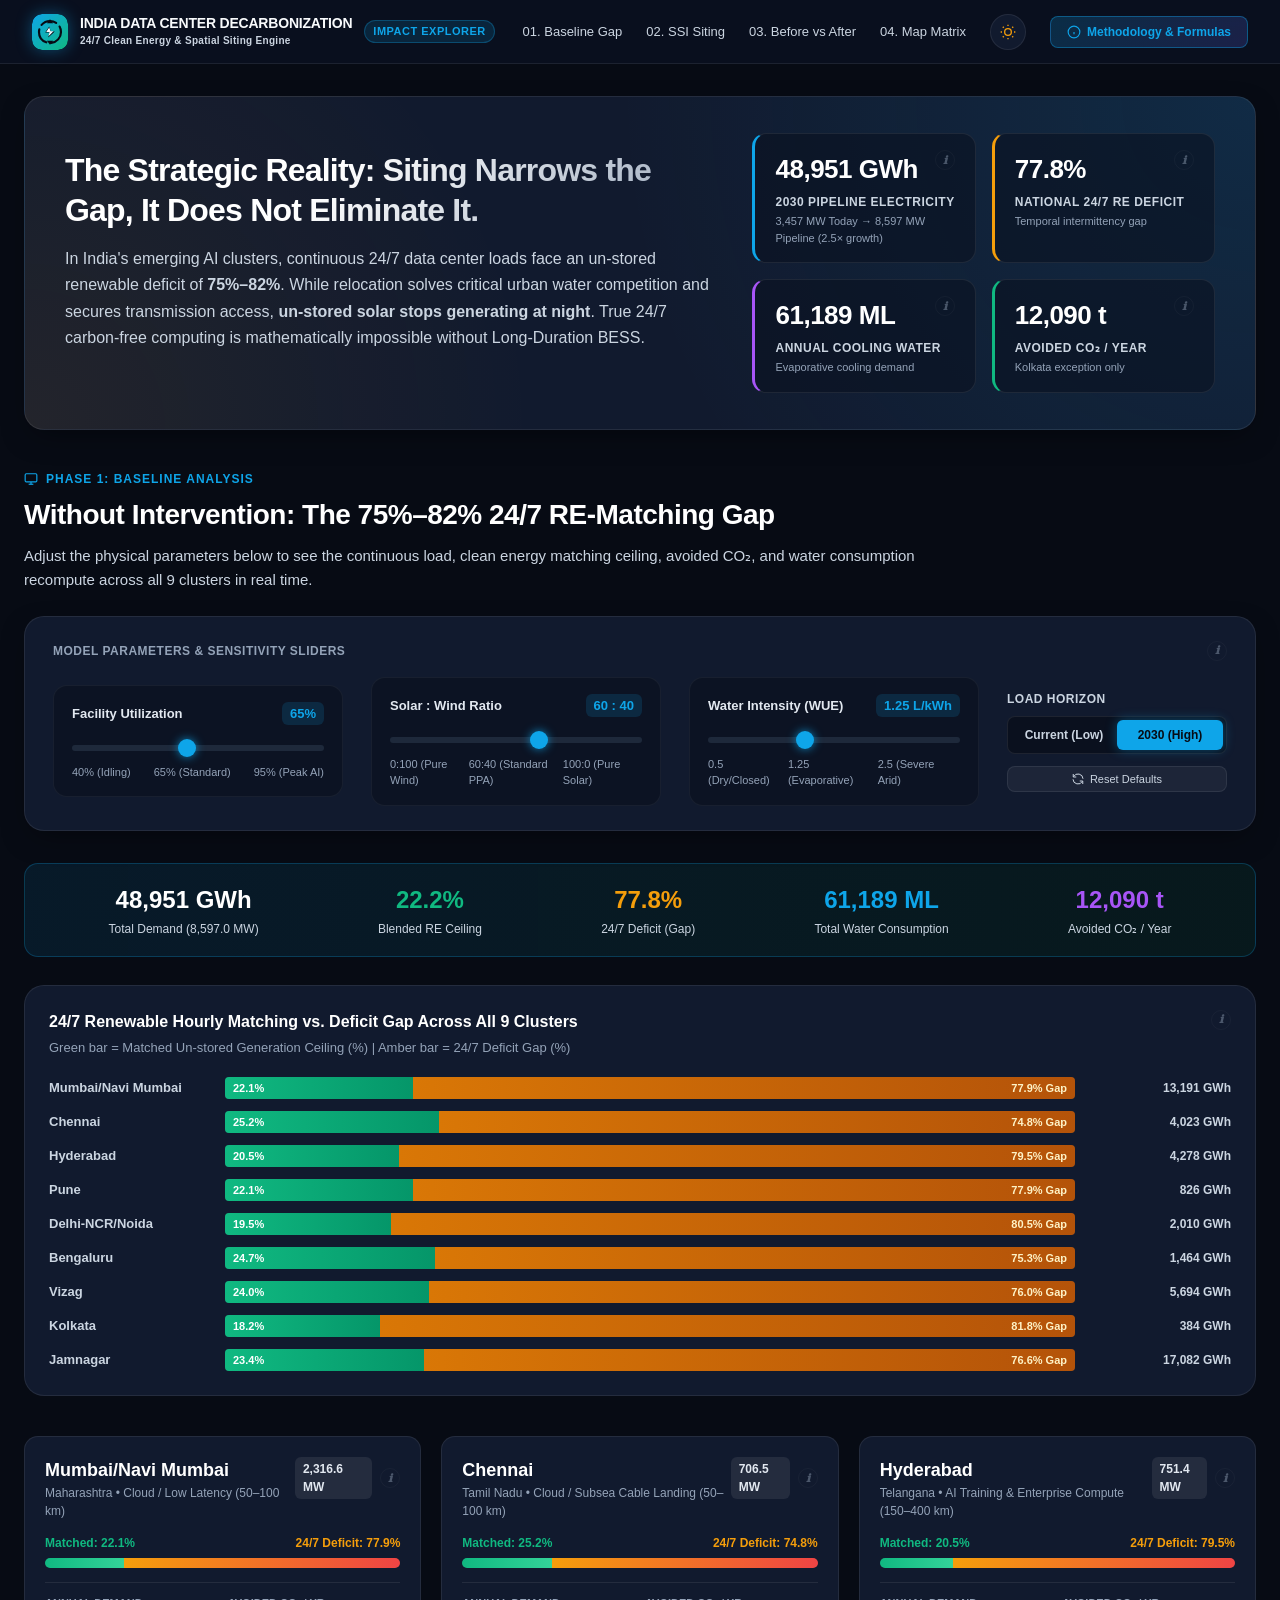
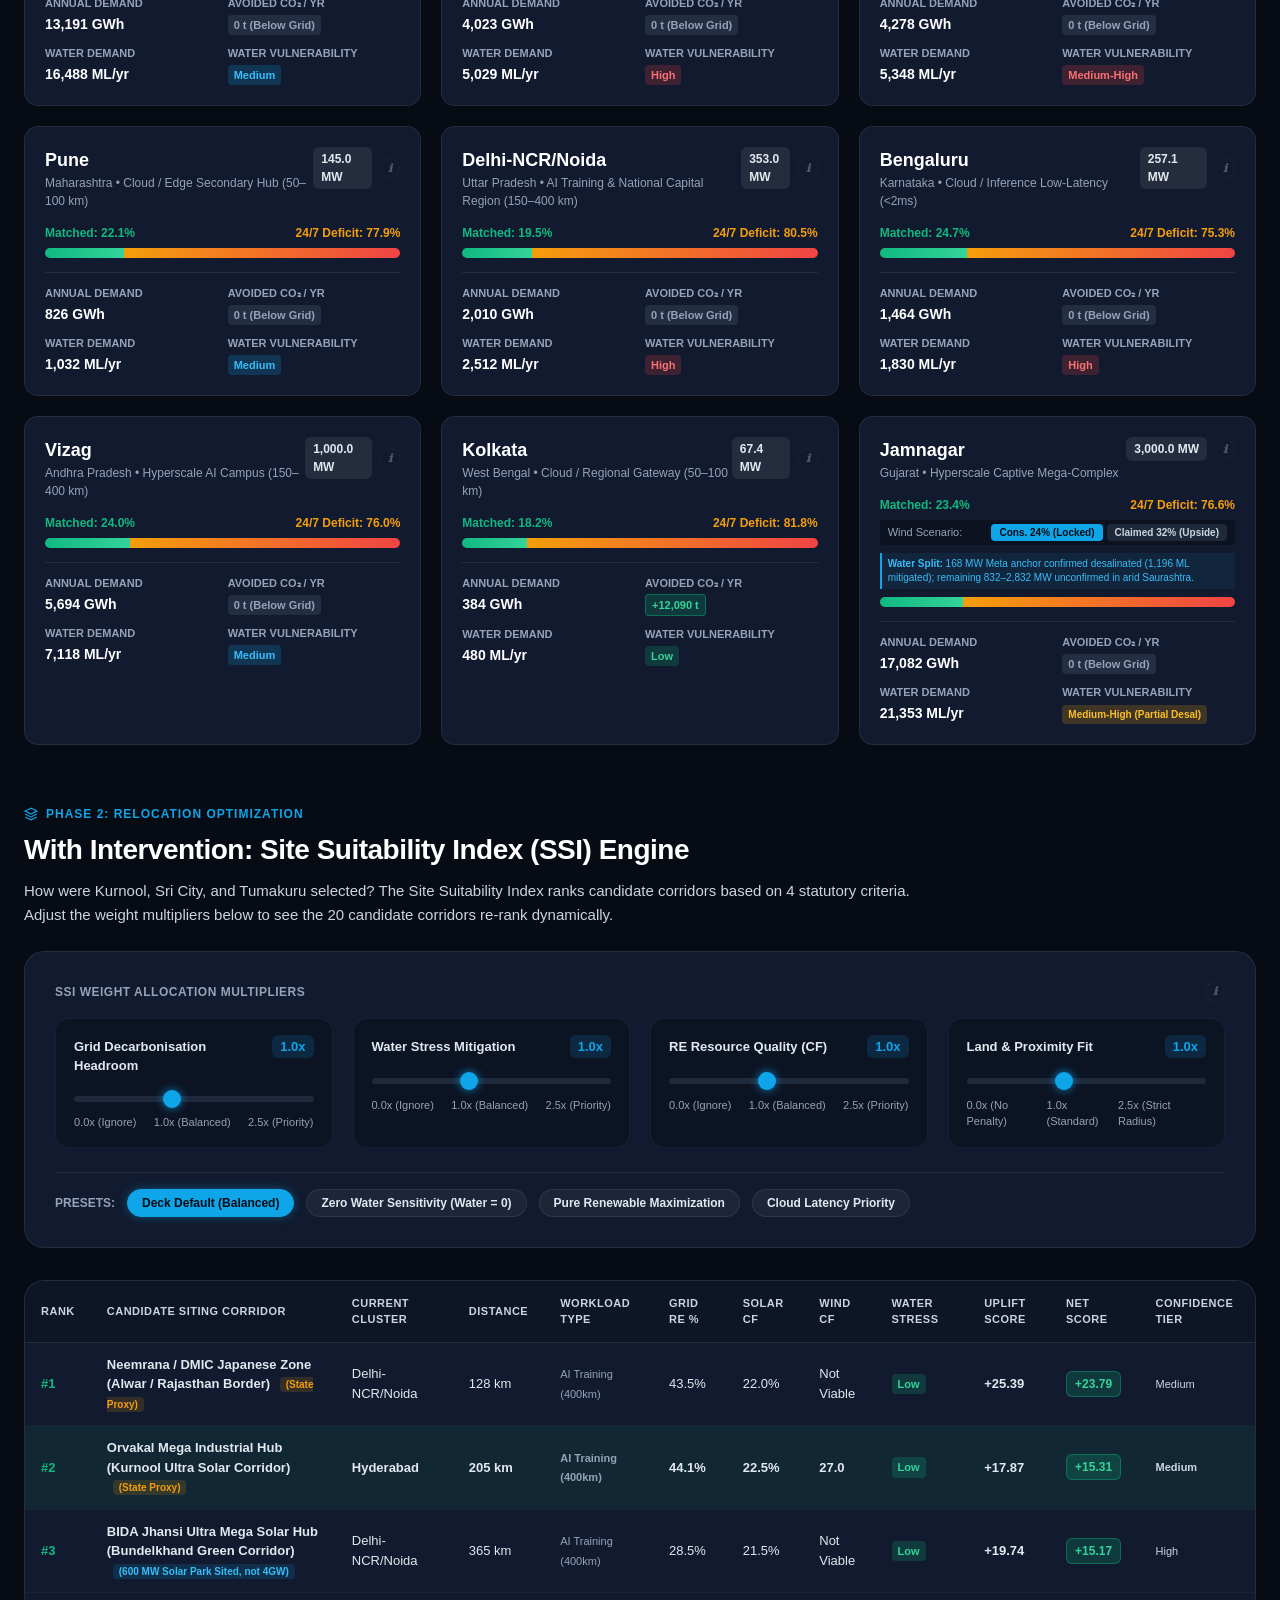
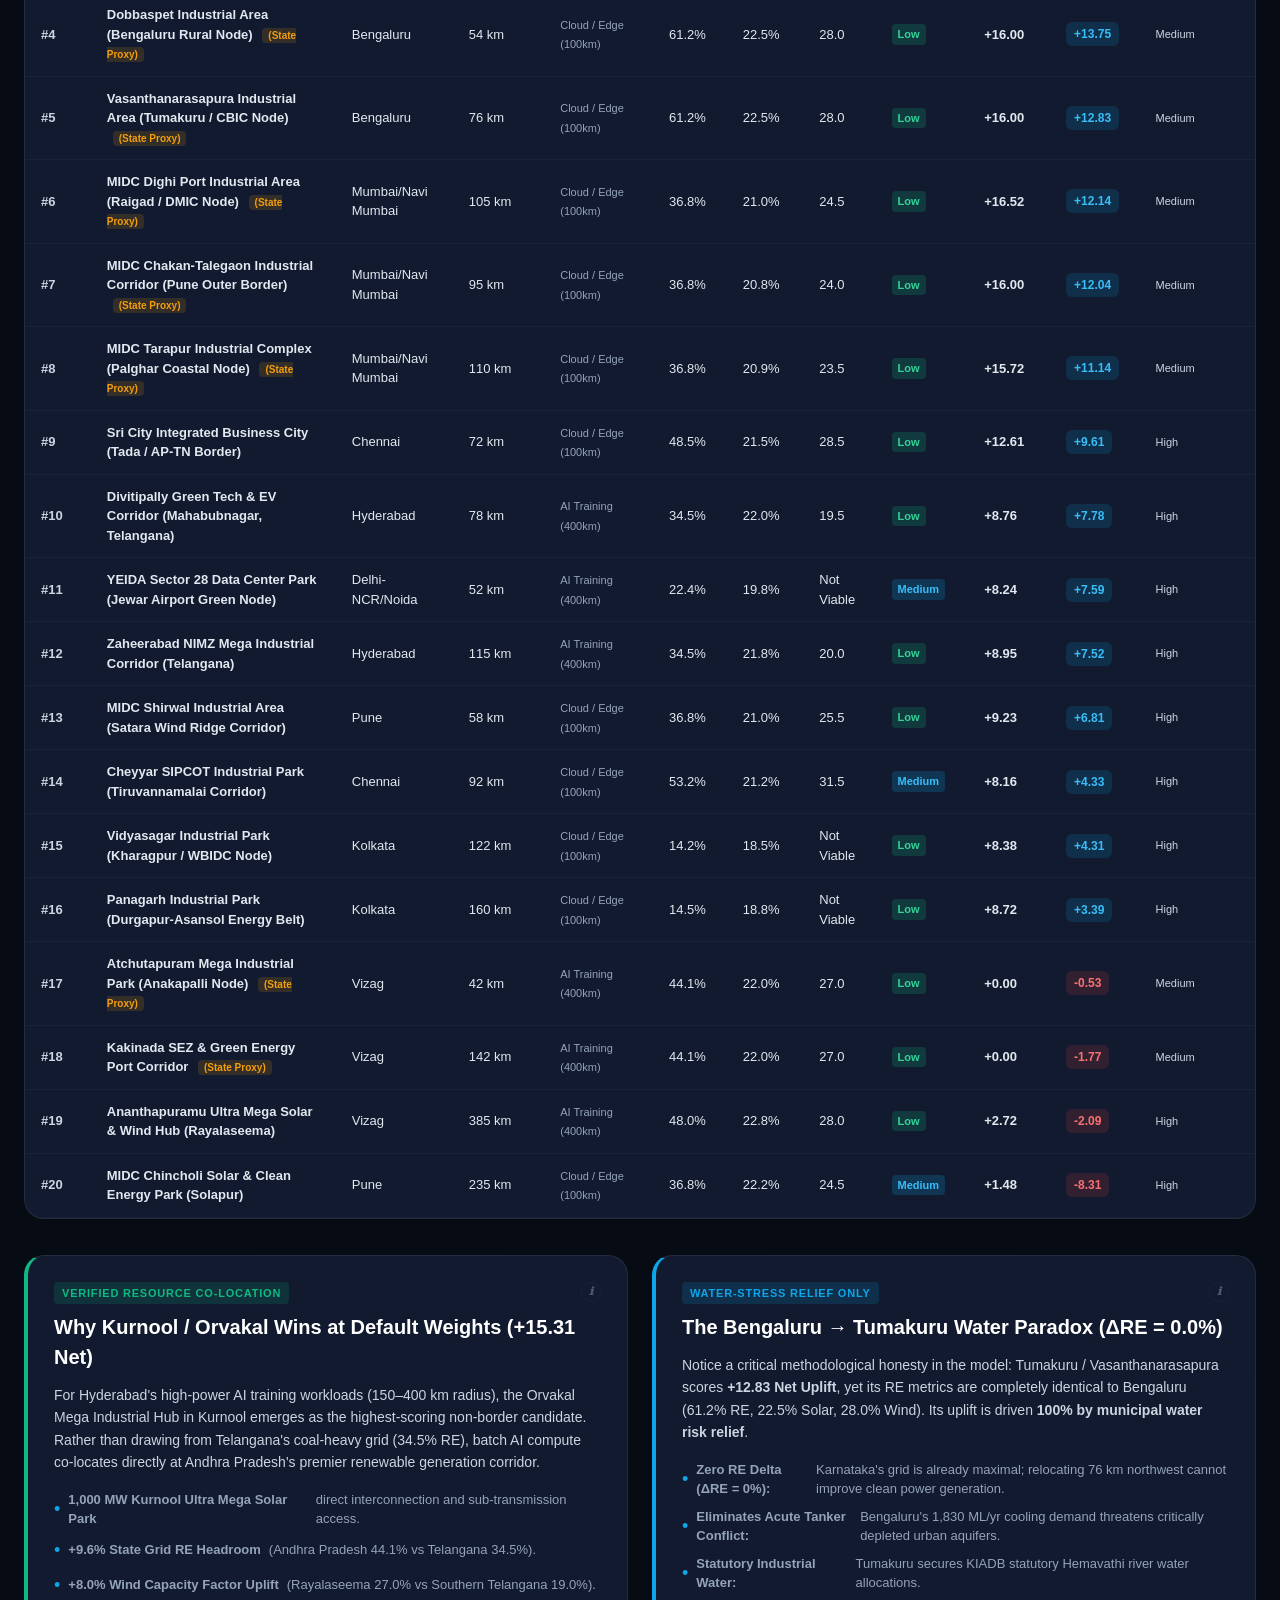
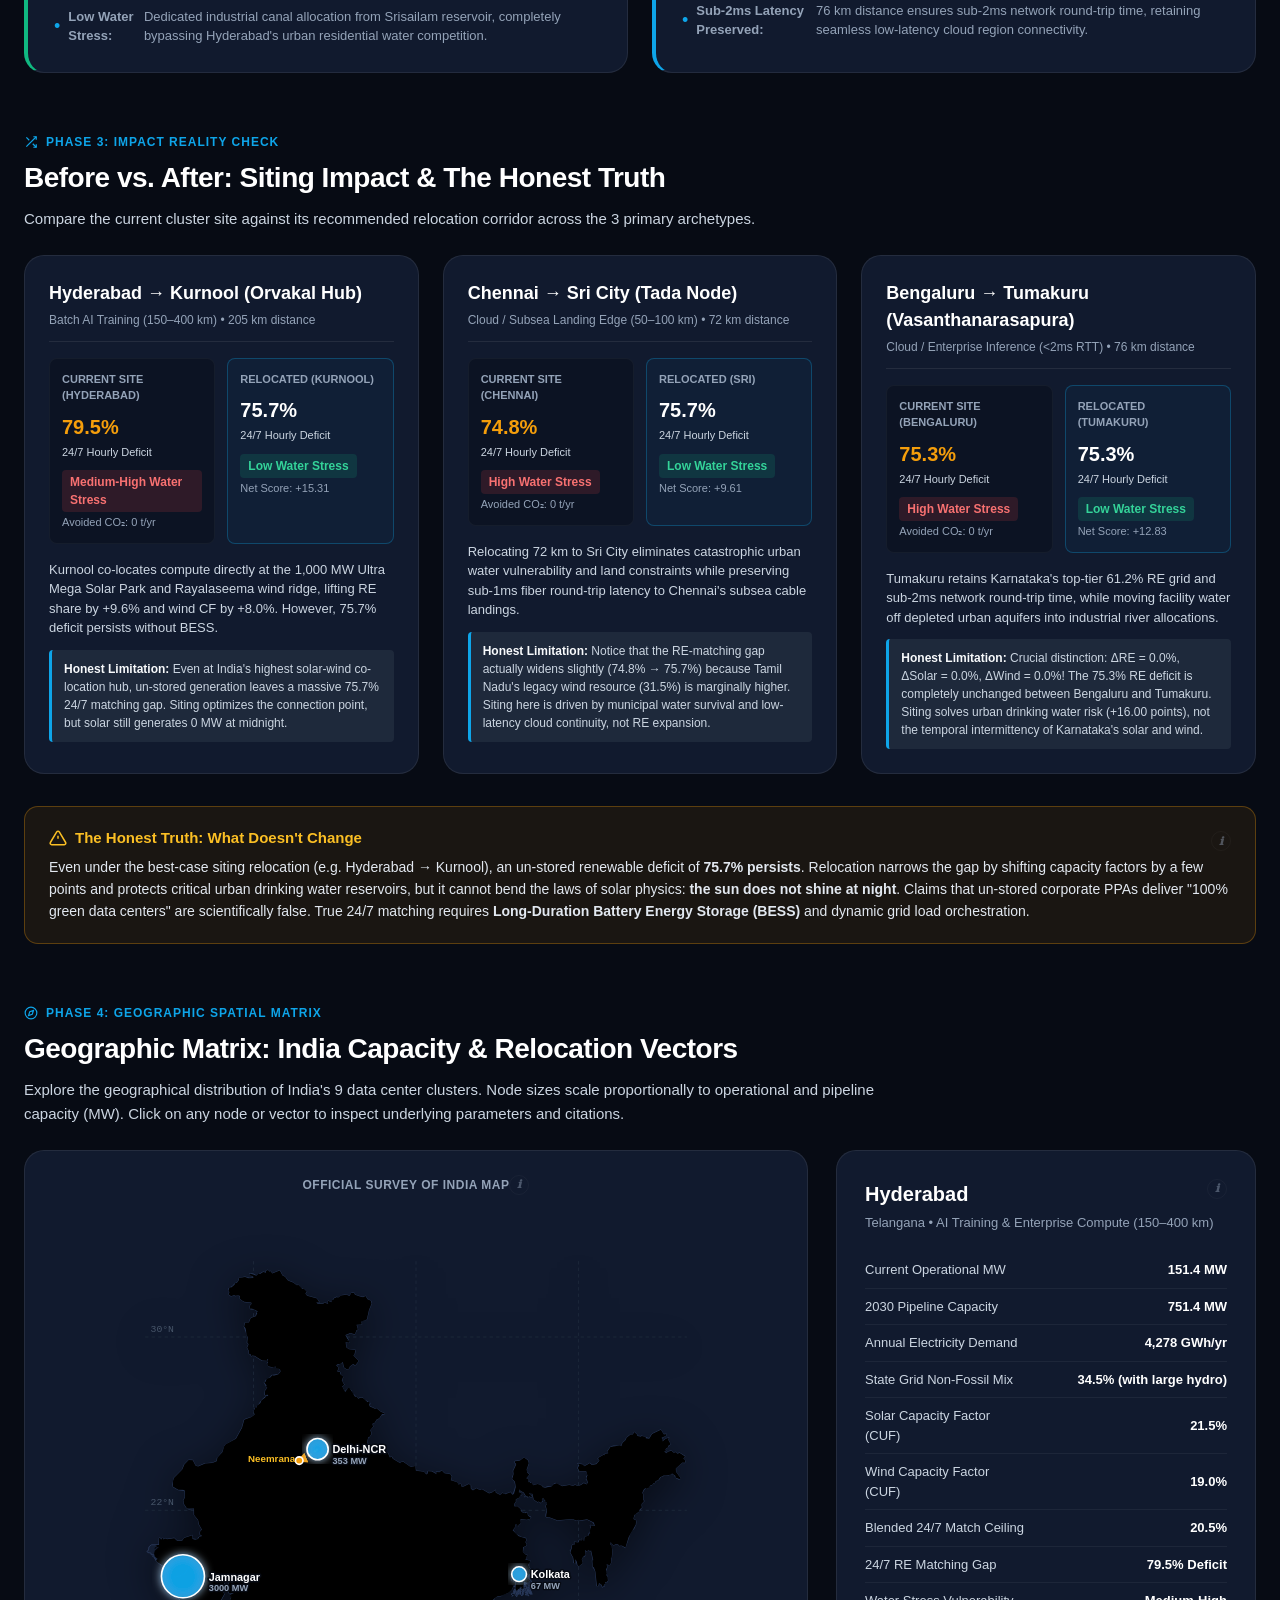
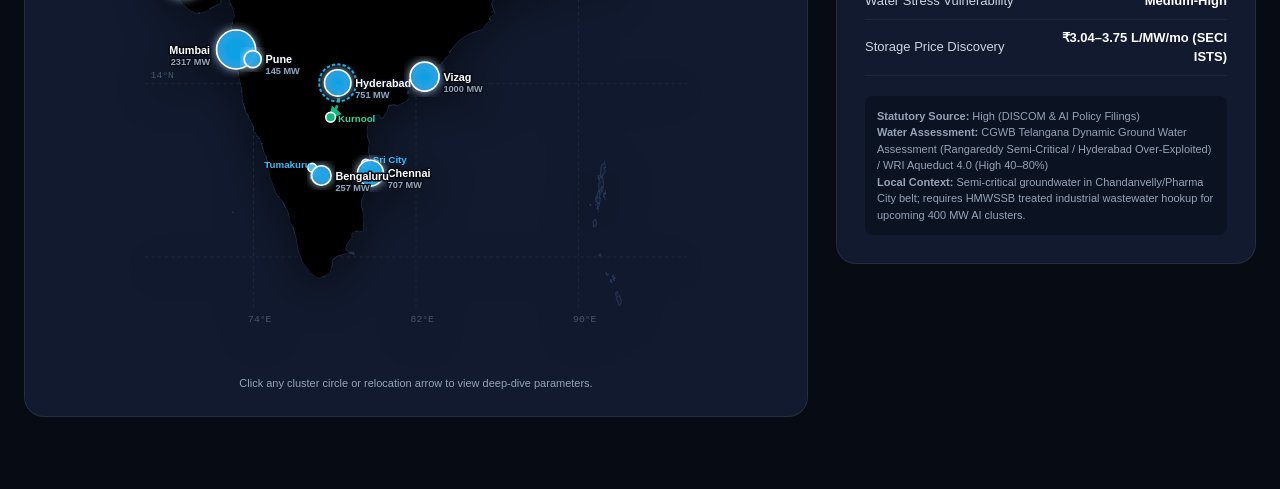
==== commit 3186a52f: "Fix duplicate Honest Truth header and restore dark/light SVG map styling & click interactivity" ====
--- a/impact_explorer.html
+++ b/impact_explorer.html
@@ -1208,6 +1208,45 @@
       color: var(--text-muted);
       letter-spacing: 0.3px;
       margin-top: 1px;
+    }
+
+    
+    /* Map SVG State Paths & Elements: Dark Theme Default */
+    .state-path {
+      fill: #141E33;
+      stroke: #2A3B5C;
+      stroke-width: 0.8px;
+      transition: fill 0.15s ease, stroke 0.15s ease;
+      cursor: default;
+    }
+    .state-path:hover {
+      fill: #1E293B;
+      stroke: #0EA5E9;
+    }
+    .map-gridline {
+      stroke: #1E293B;
+    }
+    .map-coord-label {
+      fill: #475569;
+    }
+    .cluster-node-item {
+      cursor: pointer;
+    }
+    .cluster-node-item circle {
+      pointer-events: all;
+    }
+    .cluster-node-item text {
+      pointer-events: all;
+    }
+    #relocationVectors path {
+      cursor: pointer;
+      pointer-events: stroke;
+    }
+    #targetNodes g {
+      cursor: pointer;
+    }
+    #targetNodes circle, #targetNodes text {
+      pointer-events: all;
     }
 
     /* Map SVG Labels: Support Crisp Dark & Light Contrast */
@@ -2405,7 +2444,7 @@
 
       <!-- The Honest Truth Box -->
       <div class="honest-box">
-        <div style="display:flex; justify-content:space-between; align-items:flex-start;">
+        <div style="display:flex; justify-content:space-between; align-items:center;">
           <div class="honest-title">
             <svg width="18" height="18" viewBox="0 0 24 24" fill="none" stroke="currentColor" stroke-width="2">
               <path d="M10.29 3.86L1.82 18a2 2 0 0 0 1.71 3h16.94a2 2 0 0 0 1.71-3L13.71 3.86a2 2 0 0 0-3.42 0z"></path>
@@ -2414,12 +2453,6 @@
             The Honest Truth: What Doesn't Change
           </div>
           <button class="card-info-btn" onclick="openCardInfo(event, 'compare-honest-truth')" title="Honest Truth Context">ℹ</button>
-        </div>
-          <svg width="18" height="18" viewBox="0 0 24 24" fill="none" stroke="currentColor" stroke-width="2">
-            <path d="M10.29 3.86L1.82 18a2 2 0 0 0 1.71 3h16.94a2 2 0 0 0 1.71-3L13.71 3.86a2 2 0 0 0-3.42 0z"></path>
-            <line x1="12" y1="9" x2="12" y2="13"></line><line x1="12" y1="17" x2="12.01" y2="17"></line>
-          </svg>
-          The Honest Truth: What Doesn't Change
         </div>
         <p class="honest-desc">
           Even under the best-case siting relocation (e.g. Hyderabad → Kurnool), an un-stored renewable deficit of <strong>75.7% persists</strong>.
@@ -2563,22 +2596,34 @@
             </g>
 
             <!-- Relocation Target Nodes -->
-            <g id="targetNodes" pointer-events="none">
+            <g id="targetNodes">
               <!-- Kurnool -->
-              <circle cx="221.2" cy="471.0" r="4.5" fill="#10B981" stroke="#FFFFFF" stroke-width="1.5" />
-              <text class="target-label-kurnool" x="228" y="475">Kurnool</text>
+              <g cursor="pointer" pointer-events="all" onclick="selectPair('hyd_kurnool')">
+                <circle cx="221.2" cy="471.0" r="14" fill="transparent" />
+                <circle cx="221.2" cy="471.0" r="4.5" fill="#10B981" stroke="#FFFFFF" stroke-width="1.5" />
+                <text class="target-label-kurnool" x="228" y="475">Kurnool</text>
+              </g>
 
               <!-- Sri City -->
-              <circle cx="253.7" cy="513.9" r="4" fill="#0EA5E9" stroke="#FFFFFF" stroke-width="1.5" />
-              <text class="target-label-sricity" x="260" y="513">Sri City</text>
+              <g cursor="pointer" pointer-events="all" onclick="selectPair('chn_sricity')">
+                <circle cx="253.7" cy="513.9" r="14" fill="transparent" />
+                <circle cx="253.7" cy="513.9" r="4" fill="#0EA5E9" stroke="#FFFFFF" stroke-width="1.5" />
+                <text class="target-label-sricity" x="260" y="513">Sri City</text>
+              </g>
 
               <!-- Tumakuru -->
-              <circle cx="204.2" cy="517.6" r="4" fill="#38BDF8" stroke="#FFFFFF" stroke-width="1.5" />
-              <text class="target-label-tumakuru" x="160" y="518">Tumakuru</text>
+              <g cursor="pointer" pointer-events="all" onclick="selectPair('blr_tumakuru')">
+                <circle cx="204.2" cy="517.6" r="14" fill="transparent" />
+                <circle cx="204.2" cy="517.6" r="4" fill="#38BDF8" stroke="#FFFFFF" stroke-width="1.5" />
+                <text class="target-label-tumakuru" x="160" y="518">Tumakuru</text>
+              </g>
 
               <!-- Neemrana -->
-              <circle cx="192.2" cy="234.1" r="3.5" fill="#F59E0B" stroke="#FFFFFF" stroke-width="1.5" />
-              <text class="target-label-neemrana" x="145" y="235">Neemrana</text>
+              <g cursor="pointer" pointer-events="all" onclick="selectPair('delhi_neemrana')">
+                <circle cx="192.2" cy="234.1" r="14" fill="transparent" />
+                <circle cx="192.2" cy="234.1" r="3.5" fill="#F59E0B" stroke="#FFFFFF" stroke-width="1.5" />
+                <text class="target-label-neemrana" x="145" y="235">Neemrana</text>
+              </g>
             </g>
 
             <!-- 9 Baseline Cluster Circles (Sized proportionally to MW) -->
@@ -3085,16 +3130,24 @@
 
         const m = calculateClusterMetrics(c);
         // Radius scale based on MW
-        const r = Math.max(6, Math.min(22, 5 + Math.sqrt(m.mw) * 0.32));
+        const r = Math.max(5.5, Math.min(20, 4.5 + Math.sqrt(m.mw) * 0.28));
 
         const isSelected = (c.id === state.selectedClusterId);
 
+        // Label offset adjustments for close nodes
+        let labelX = x + r + 4;
+        let labelY = y + 4;
+        if (c.id === 'mumbai') {
+          labelX = x - r - 6;
+          // text-anchor end
+        }
+
         svgHtml += `
-          <g cursor="pointer" pointer-events="all" onclick="selectClusterNode('${c.id}')">
-            ${isSelected ? `<circle cx="${x}" cy="${y}" r="${r + 7}" fill="none" stroke="#0EA5E9" stroke-width="1.5" stroke-dasharray="3,2" />` : ''}
-            <circle cx="${x}" cy="${y}" r="${r}" fill="#0EA5E9" fill-opacity="0.8" stroke="#FFFFFF" stroke-width="1.5" filter="url(#glowFilter)" />
-            <text class="map-cluster-label" x="${x + r + 4}" y="${y + 4}">${c.name.split('/')[0]}</text>
-            <text class="map-cluster-mw" x="${x + r + 4}" y="${y + 14}">${Math.round(m.mw)} MW</text>
+          <g id="node_${c.id}" class="cluster-node-item" cursor="pointer" onclick="selectClusterNode('${c.id}')">
+            ${isSelected ? `<circle cx="${x}" cy="${y}" r="${r + 5}" fill="none" stroke="#0EA5E9" stroke-width="1.8" stroke-dasharray="3,2" pointer-events="none" />` : ''}
+            <circle cx="${x}" cy="${y}" r="${r}" fill="#0EA5E9" fill-opacity="0.85" stroke="#FFFFFF" stroke-width="1.5" filter="url(#glowFilter)" pointer-events="all" />
+            <text class="map-cluster-label" ${c.id === 'mumbai' ? 'text-anchor="end"' : ''} x="${labelX}" y="${labelY}" pointer-events="all">${c.name.split('/')[0]}</text>
+            <text class="map-cluster-mw" ${c.id === 'mumbai' ? 'text-anchor="end"' : ''} x="${labelX}" y="${labelY + 10}" pointer-events="all">${Math.round(m.mw)} MW</text>
           </g>
         `;
       });
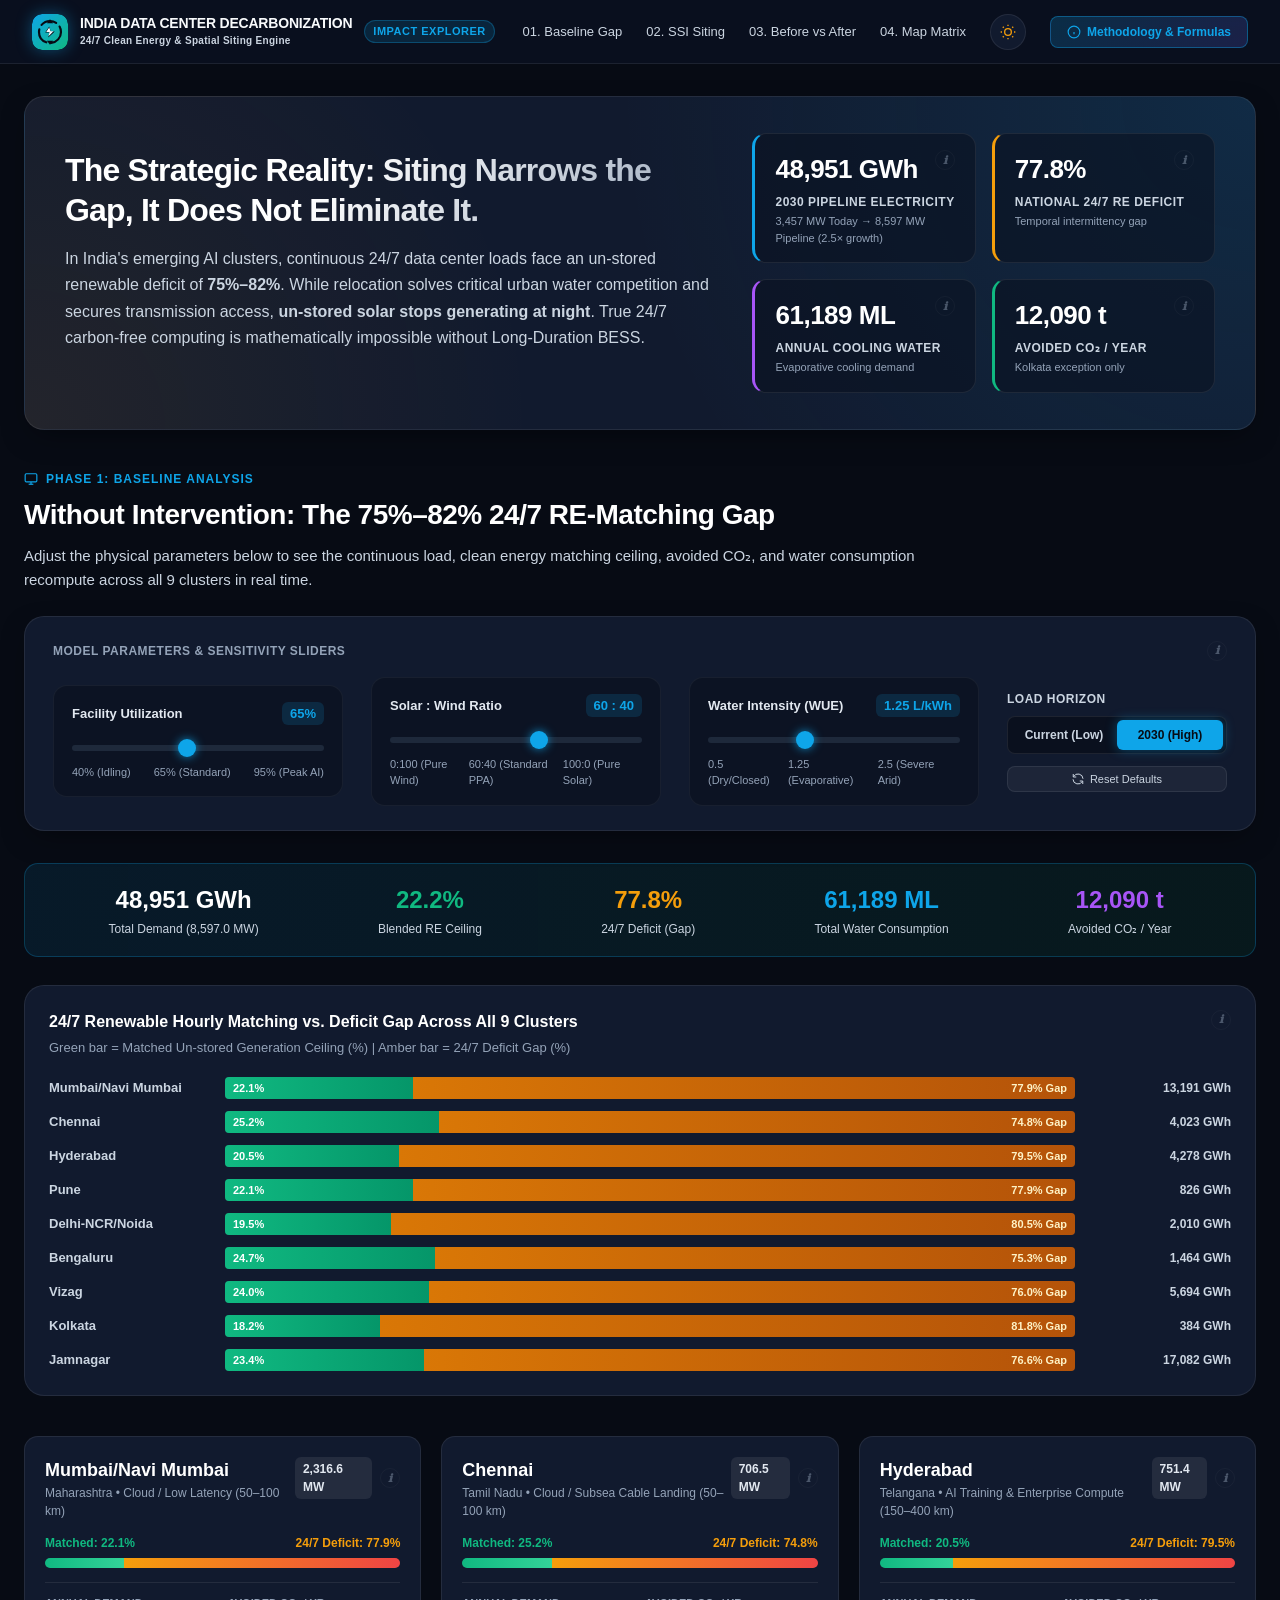
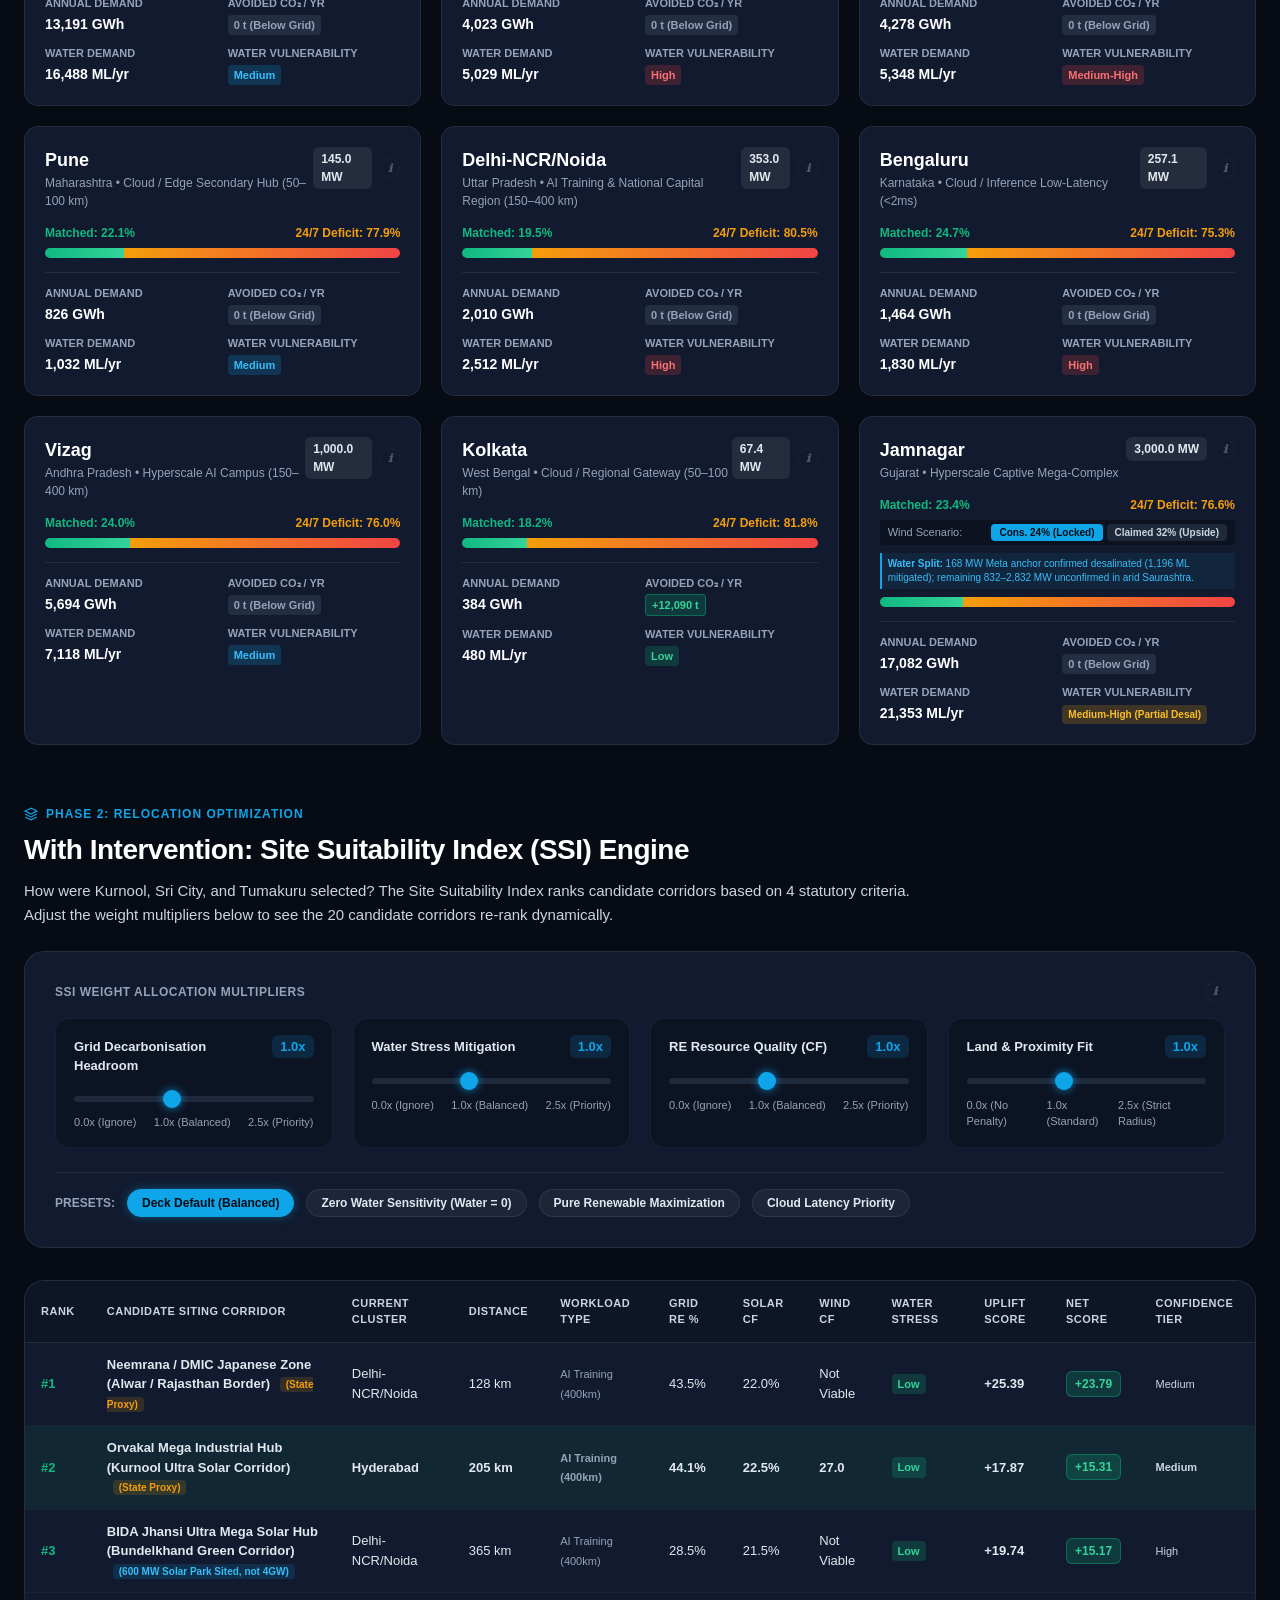
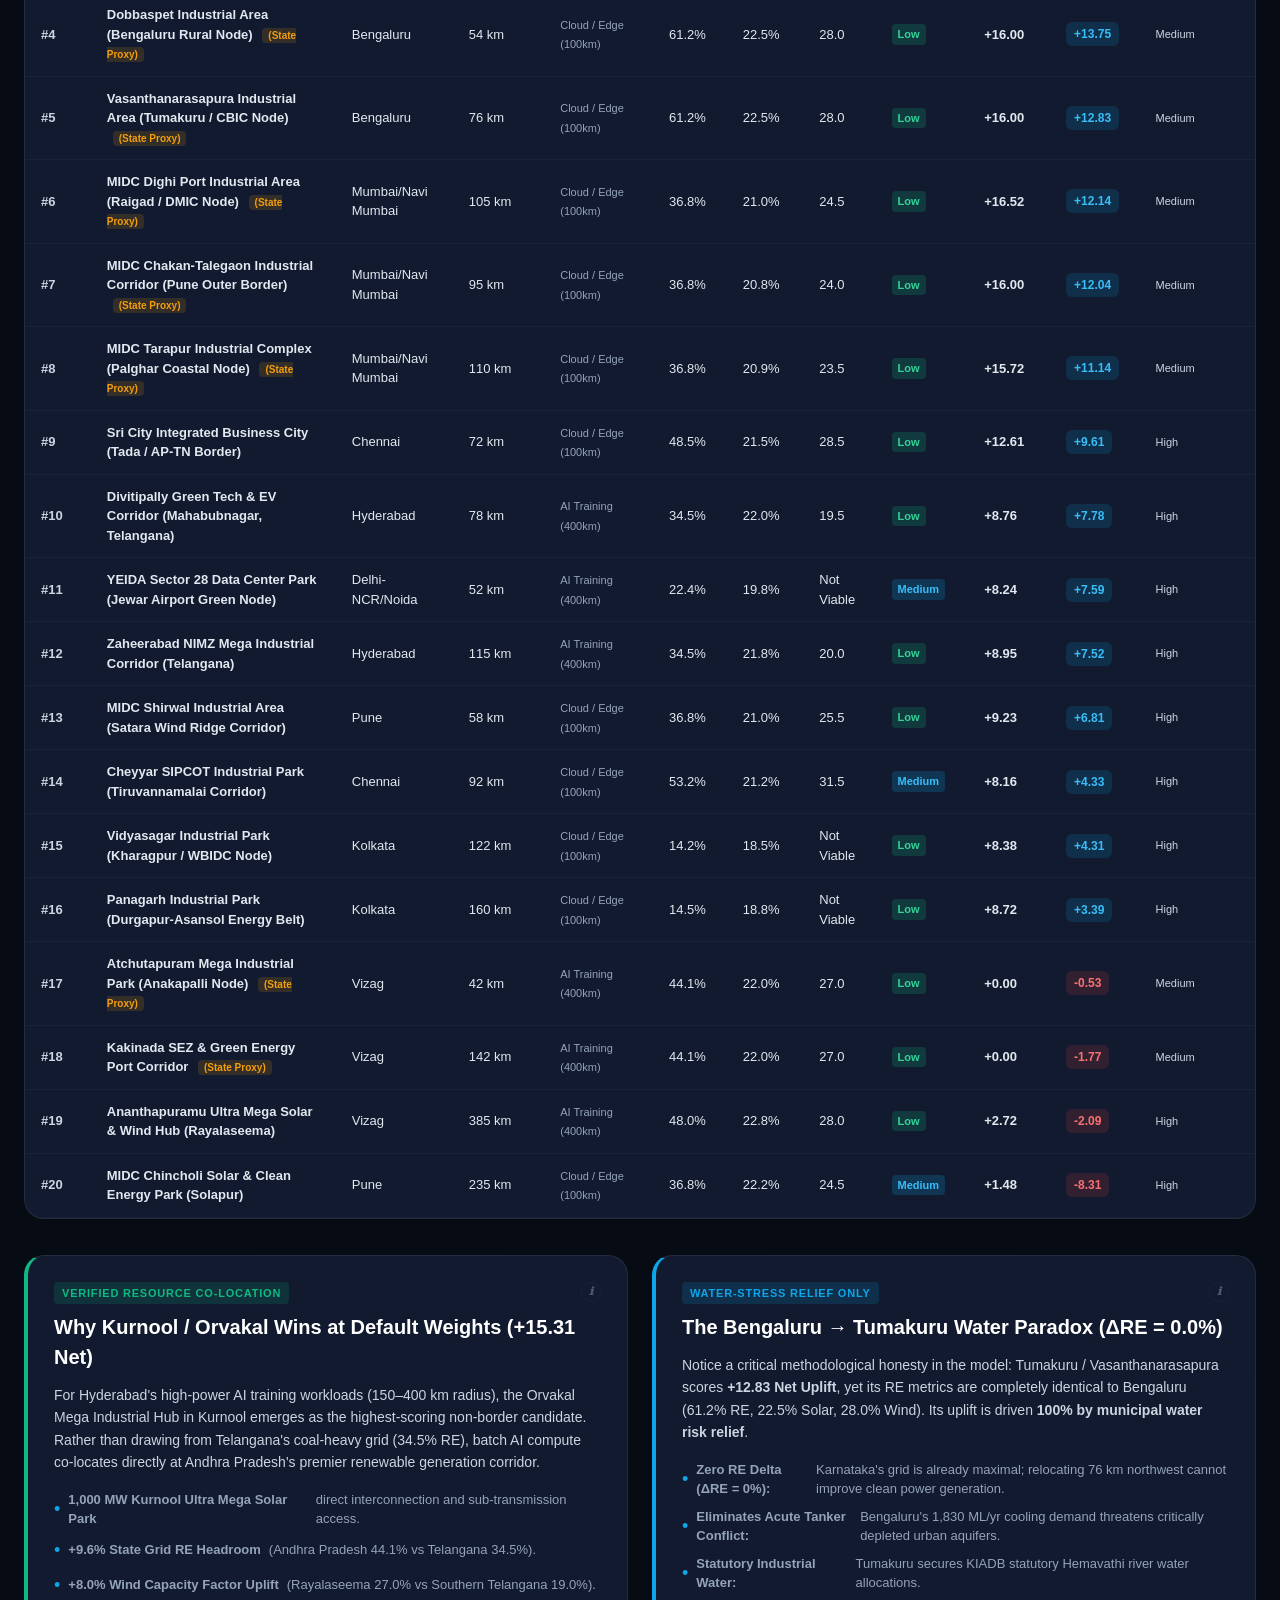
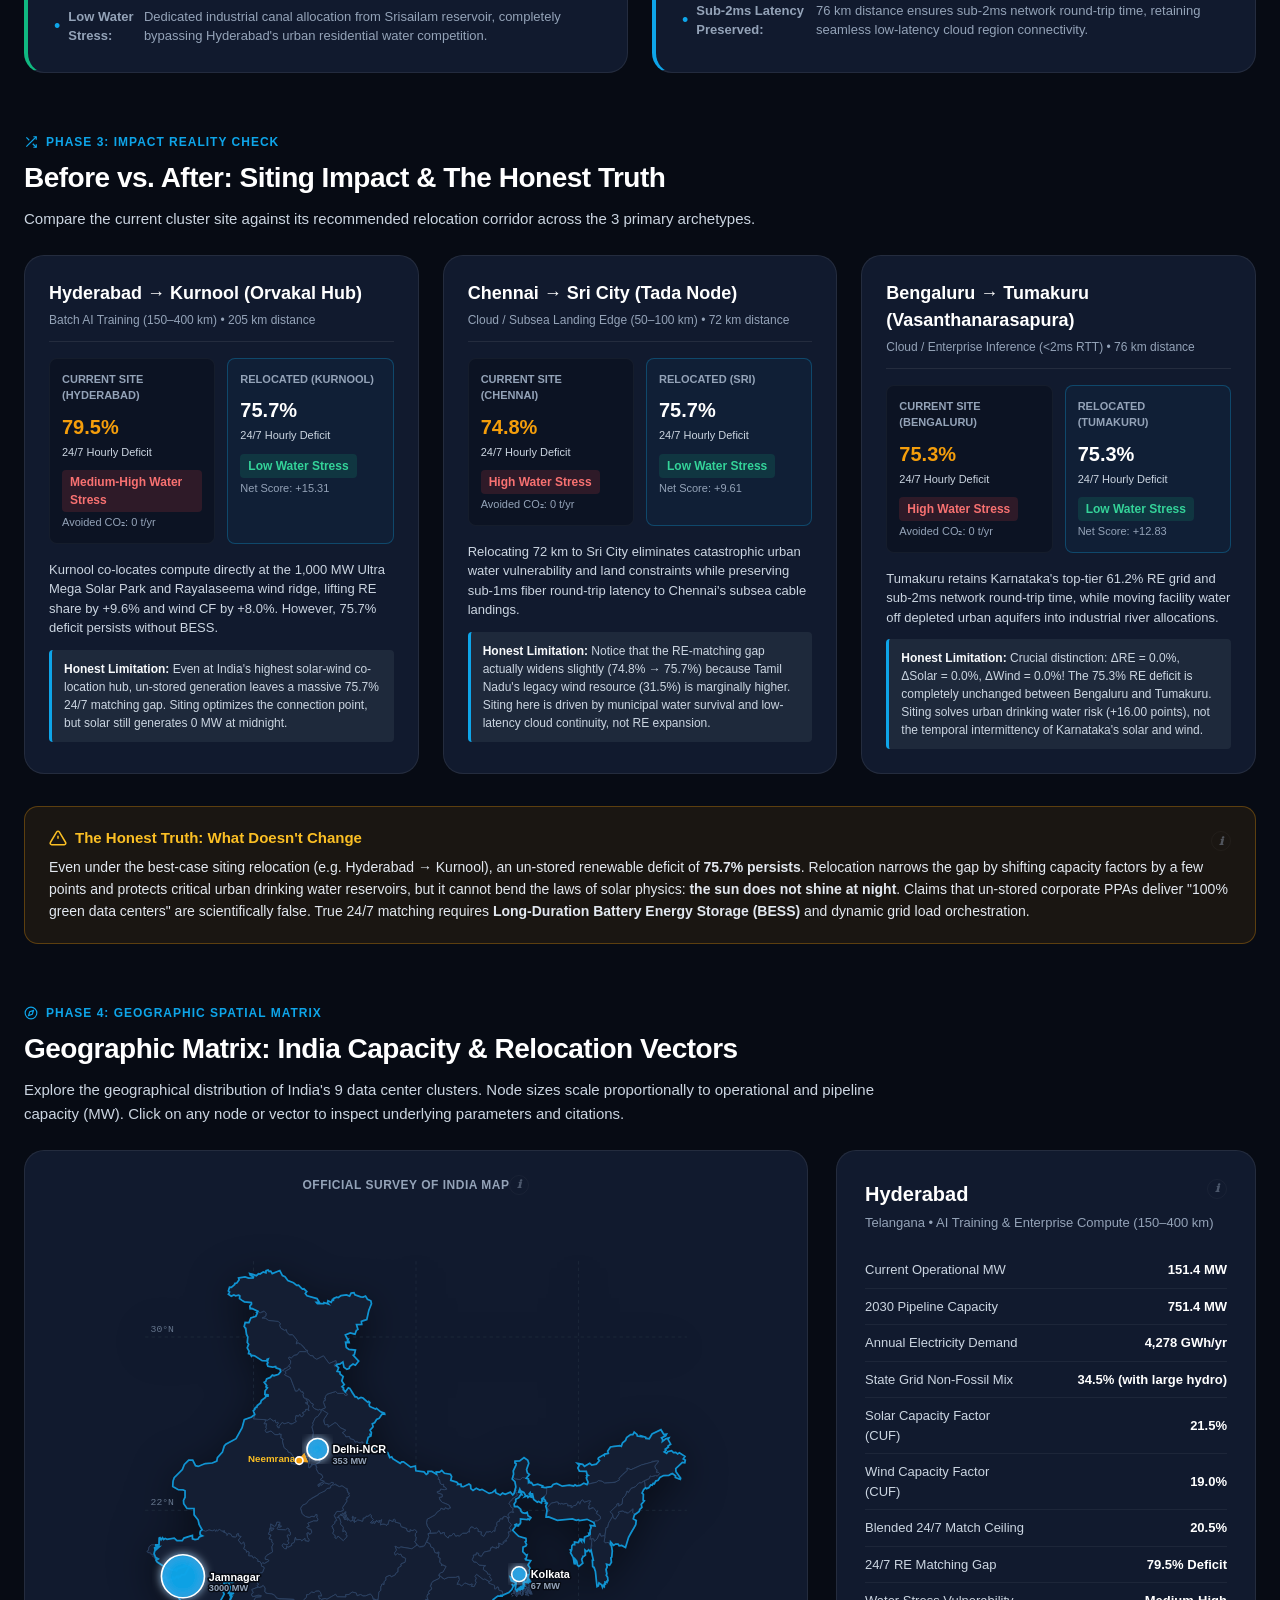
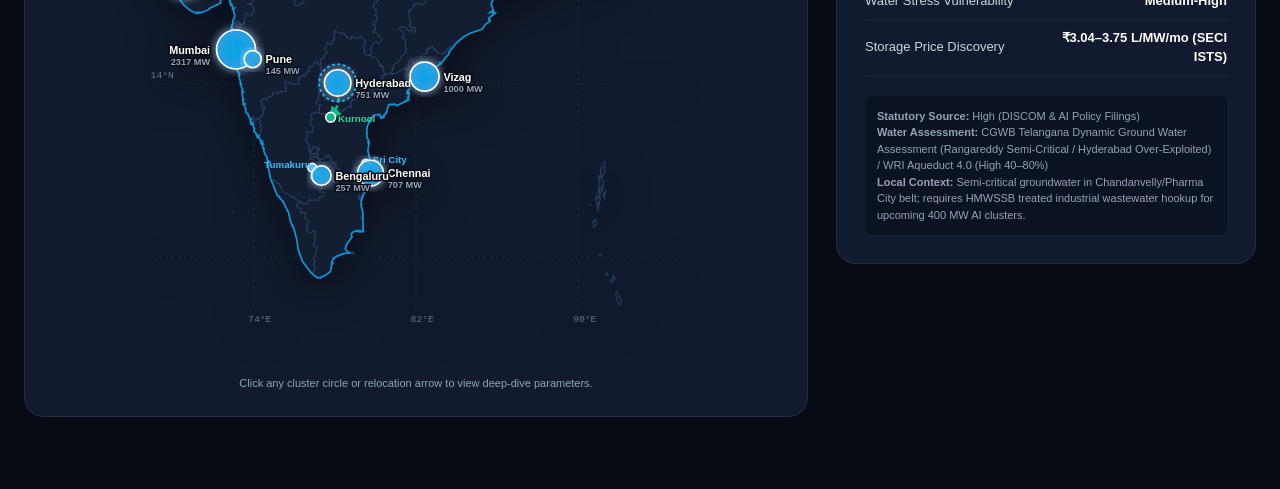
==== commit fbb31183: "Fix India map outline fill and state borders visibility in light and dark modes" ====
--- a/impact_explorer.html
+++ b/impact_explorer.html
@@ -1214,20 +1214,28 @@
     /* Map SVG State Paths & Elements: Dark Theme Default */
     .state-path {
       fill: #141E33;
-      stroke: #2A3B5C;
-      stroke-width: 0.8px;
+      stroke: #2D4263;
+      stroke-width: 0.9px;
       transition: fill 0.15s ease, stroke 0.15s ease;
       cursor: default;
     }
     .state-path:hover {
-      fill: #1E293B;
+      fill: #1E2D4A;
+      stroke: #38BDF8;
+      stroke-width: 1.2px;
+    }
+    #indiaOutline {
+      fill: none;
       stroke: #0EA5E9;
+      stroke-width: 1.6px;
+      opacity: 0.85;
+      pointer-events: none;
     }
     .map-gridline {
       stroke: #1E293B;
     }
     .map-coord-label {
-      fill: #475569;
+      fill: #64748B;
     }
     .cluster-node-item {
       cursor: pointer;
@@ -1659,17 +1667,23 @@
     [data-theme="light"] .map-cluster-mw { fill: #334155; stroke: #FFFFFF; stroke-width: 2.5px; font-weight: 700; }
 
     [data-theme="light"] .state-path {
-      fill: #F1F5F9;
-      stroke: #CBD5E1;
-      stroke-width: 0.8;
+      fill: #E2E8F0;
+      stroke: #94A3B8;
+      stroke-width: 0.9px;
+      transition: fill 0.15s ease, stroke 0.15s ease;
+      cursor: default;
     }
     [data-theme="light"] .state-path:hover {
-      fill: #E0F2FE;
+      fill: #BAE6FD;
       stroke: #0284C7;
+      stroke-width: 1.2px;
     }
     [data-theme="light"] #indiaOutline {
-      stroke: #0284C7;
+      fill: none;
+      stroke: #0369A1;
+      stroke-width: 1.8px;
       opacity: 0.95;
+      pointer-events: none;
     }
     [data-theme="light"] .map-gridline {
       stroke: #E2E8F0;
@@ -2567,7 +2581,7 @@
             </g>
 
             <!-- Official Outer Mainland Silhouette / National Boundary -->
-            <path id="indiaOutline" pointer-events="none" d="M 334.2,406.5 L 330.6,410.5 L 330.6,412.3 L 328.7,414.7 L 325.8,417.4 L 327.0,416.9 L 323.5,420.6 L 321.1,420.5 L 323.2,420.9 L 323.2,421.6 L 313.7,427.0 L 310.0,433.0 L 307.6,434.4 L 307.9,435.3 L 297.8,441.1 L 292.5,446.2 L 291.5,448.9 L 293.4,450.3 L 293.0,447.1 L 293.7,449.1 L 292.9,454.9 L 292.2,454.1 L 291.8,455.3 L 292.6,455.4 L 289.8,456.7 L 290.3,455.3 L 289.7,456.8 L 282.7,460.2 L 282.6,459.2 L 282.4,460.3 L 279.7,458.6 L 279.3,459.3 L 275.6,459.2 L 274.5,460.2 L 272.9,466.6 L 271.8,466.1 L 272.7,466.9 L 270.5,469.0 L 270.5,470.7 L 269.3,469.9 L 270.2,470.8 L 269.3,471.4 L 268.0,469.6 L 268.9,471.3 L 267.6,471.8 L 266.2,468.4 L 261.8,468.9 L 258.1,472.3 L 257.2,474.9 L 255.7,474.7 L 257.0,475.9 L 255.1,479.0 L 254.8,481.7 L 253.9,481.4 L 254.6,482.0 L 254.7,489.1 L 256.5,493.4 L 255.0,494.5 L 256.7,493.9 L 255.6,502.1 L 259.3,518.5 L 256.1,534.4 L 251.5,542.2 L 249.4,548.5 L 249.4,552.5 L 250.9,559.1 L 251.3,576.7 L 247.3,575.7 L 249.6,577.0 L 245.7,576.3 L 246.9,575.8 L 245.5,575.4 L 241.1,577.6 L 240.3,579.5 L 240.9,581.6 L 236.2,587.9 L 234.7,592.3 L 237.3,595.8 L 239.6,596.2 L 234.0,596.7 L 226.6,599.4 L 224.1,601.4 L 223.1,600.7 L 224.0,601.6 L 222.4,603.9 L 222.3,606.3 L 223.0,606.1 L 221.9,607.6 L 221.7,611.4 L 220.6,613.8 L 215.0,617.7 L 212.5,618.2 L 211.9,619.5 L 207.9,618.6 L 202.7,614.0 L 195.0,603.7 L 191.4,593.8 L 189.7,582.9 L 186.7,571.9 L 186.3,571.3 L 186.2,572.5 L 183.9,566.7 L 182.6,559.7 L 177.6,549.3 L 174.1,545.5 L 174.0,544.1 L 172.1,543.5 L 165.7,527.5 L 163.5,517.3 L 163.4,515.4 L 164.3,516.7 L 163.6,515.8 L 164.4,515.3 L 163.4,515.2 L 162.9,512.0 L 164.6,511.8 L 163.0,510.4 L 163.0,511.8 L 162.3,507.6 L 160.4,505.0 L 159.0,499.8 L 160.6,500.2 L 158.9,499.4 L 157.7,495.2 L 158.3,496.1 L 159.1,495.7 L 157.9,494.0 L 156.9,494.8 L 156.7,493.4 L 159.0,492.8 L 156.5,493.1 L 155.9,490.5 L 153.3,489.4 L 155.9,487.9 L 153.7,488.6 L 152.4,487.1 L 152.5,485.7 L 150.2,483.9 L 151.0,481.9 L 149.6,478.5 L 148.0,477.5 L 150.6,477.1 L 148.1,476.5 L 148.9,475.7 L 147.7,475.9 L 147.1,473.9 L 147.7,473.2 L 147.0,473.4 L 144.8,467.9 L 143.0,466.6 L 142.8,463.1 L 141.3,459.6 L 141.9,459.1 L 141.0,458.9 L 142.7,458.1 L 141.0,458.5 L 140.2,456.2 L 140.2,454.5 L 141.6,454.8 L 140.2,453.8 L 139.5,448.8 L 139.7,447.3 L 140.4,447.4 L 139.1,445.9 L 140.0,445.3 L 138.0,441.0 L 138.9,440.6 L 137.6,439.0 L 138.2,438.3 L 137.1,436.0 L 136.3,430.7 L 137.0,430.7 L 135.3,428.6 L 134.9,427.0 L 135.5,426.6 L 134.6,426.5 L 134.3,423.6 L 133.6,423.3 L 134.1,421.3 L 132.9,418.5 L 133.6,417.1 L 131.1,409.2 L 131.4,401.7 L 129.1,393.4 L 130.0,392.2 L 128.7,391.6 L 129.4,389.5 L 130.9,390.7 L 129.7,387.1 L 130.8,384.6 L 130.7,382.2 L 132.8,377.6 L 131.1,371.3 L 132.1,370.4 L 130.6,370.7 L 130.6,368.4 L 129.6,368.1 L 130.0,366.6 L 129.1,366.3 L 128.5,367.8 L 128.9,365.0 L 127.8,364.0 L 129.6,360.4 L 128.7,361.0 L 129.2,359.3 L 130.4,358.7 L 128.7,359.2 L 128.1,358.1 L 132.0,356.4 L 126.9,356.5 L 128.6,350.9 L 126.6,352.4 L 126.4,350.4 L 127.8,346.0 L 130.6,346.6 L 133.3,344.6 L 130.5,345.5 L 128.6,344.5 L 127.0,345.3 L 127.0,344.6 L 126.0,346.2 L 123.9,342.7 L 124.9,345.6 L 123.8,344.8 L 124.4,346.7 L 123.9,346.3 L 123.6,347.6 L 122.8,346.1 L 122.5,351.3 L 121.9,349.0 L 122.9,347.9 L 121.7,349.7 L 120.7,349.2 L 121.5,350.8 L 120.3,350.3 L 122.1,352.0 L 122.3,355.0 L 120.9,353.4 L 123.0,357.2 L 119.4,363.8 L 119.7,365.6 L 109.6,370.4 L 108.3,371.9 L 102.0,374.5 L 98.4,374.1 L 98.7,375.1 L 97.8,375.3 L 91.3,372.2 L 85.6,367.3 L 80.6,360.4 L 70.6,350.8 L 65.9,344.0 L 68.1,340.7 L 68.1,342.3 L 70.2,341.8 L 69.6,343.9 L 70.9,345.0 L 72.6,343.6 L 75.2,343.5 L 75.4,341.6 L 77.0,343.0 L 76.7,343.8 L 79.3,340.8 L 80.5,342.3 L 81.1,340.8 L 82.4,341.2 L 83.5,339.5 L 86.7,339.3 L 92.3,329.2 L 89.8,332.0 L 87.3,330.8 L 87.7,331.4 L 86.6,331.8 L 86.3,330.4 L 85.4,331.6 L 86.1,332.1 L 80.5,333.5 L 78.9,335.9 L 77.7,334.6 L 77.4,335.3 L 74.5,334.9 L 70.2,333.7 L 61.1,327.7 L 59.9,326.1 L 60.7,326.5 L 60.2,325.9 L 61.4,325.4 L 60.7,324.9 L 61.8,324.6 L 59.5,323.2 L 58.2,320.0 L 58.9,317.3 L 62.9,313.7 L 60.2,314.2 L 59.0,316.0 L 58.7,314.7 L 61.2,312.9 L 59.2,311.9 L 62.8,311.9 L 62.9,305.6 L 63.7,305.2 L 64.7,307.2 L 66.0,305.4 L 67.0,307.0 L 68.5,306.0 L 70.2,306.7 L 76.9,305.7 L 79.3,308.0 L 84.2,308.0 L 85.8,305.6 L 93.6,303.1 L 93.7,306.4 L 96.0,307.1 L 98.8,306.5 L 100.0,304.5 L 102.8,303.6 L 100.8,302.6 L 100.6,300.7 L 101.0,299.0 L 102.5,298.0 L 99.8,293.1 L 98.9,289.0 L 95.2,284.2 L 95.1,278.3 L 88.6,278.2 L 85.6,273.8 L 85.4,270.9 L 86.8,267.9 L 86.8,261.9 L 85.0,261.0 L 80.6,261.0 L 75.5,258.0 L 75.7,253.0 L 76.8,249.9 L 84.3,242.4 L 86.2,237.6 L 90.2,233.6 L 93.9,233.7 L 96.5,238.8 L 98.9,239.5 L 105.5,236.8 L 112.0,236.3 L 116.1,234.6 L 116.7,231.3 L 121.3,226.3 L 122.9,220.8 L 124.4,219.0 L 133.9,213.9 L 139.5,203.7 L 141.5,196.3 L 148.2,193.8 L 151.1,191.5 L 149.8,188.1 L 151.2,186.8 L 150.6,185.7 L 151.0,186.3 L 151.9,184.9 L 153.0,185.0 L 153.4,183.3 L 156.6,180.9 L 157.2,178.7 L 161.0,175.9 L 161.3,174.8 L 163.5,174.4 L 163.4,173.3 L 162.0,173.2 L 161.5,174.2 L 160.5,173.1 L 160.7,169.7 L 162.8,166.9 L 161.5,166.1 L 162.2,164.8 L 159.9,161.8 L 161.3,161.2 L 162.1,158.6 L 165.6,157.3 L 167.4,155.2 L 168.9,155.8 L 173.1,154.5 L 175.1,151.9 L 174.4,149.8 L 170.9,148.7 L 170.4,147.3 L 167.8,147.9 L 163.3,147.1 L 162.5,144.8 L 163.4,143.8 L 162.7,142.9 L 163.6,140.3 L 162.5,140.7 L 162.4,142.0 L 158.0,141.8 L 151.0,137.3 L 148.8,137.0 L 148.1,137.8 L 147.2,135.8 L 145.4,135.4 L 145.9,133.1 L 144.2,130.0 L 145.5,126.8 L 144.3,125.1 L 144.7,120.0 L 143.5,117.7 L 142.9,112.1 L 141.4,110.4 L 142.3,106.6 L 145.8,106.7 L 147.5,102.5 L 152.2,100.8 L 153.5,98.0 L 152.8,97.4 L 154.0,96.3 L 148.5,93.7 L 146.9,94.0 L 146.6,91.5 L 148.2,89.5 L 148.0,88.2 L 141.6,87.5 L 139.4,86.2 L 137.1,84.5 L 137.4,82.1 L 136.4,81.4 L 133.5,82.0 L 131.9,81.2 L 129.5,82.3 L 126.8,80.6 L 127.9,78.5 L 126.8,77.6 L 127.9,74.0 L 129.6,74.2 L 132.8,71.5 L 132.7,70.5 L 134.6,70.2 L 136.7,67.2 L 136.2,65.5 L 142.2,64.6 L 145.5,65.7 L 149.7,65.5 L 150.0,64.5 L 147.0,62.9 L 146.5,61.4 L 152.6,63.4 L 154.6,61.6 L 156.1,61.9 L 159.0,59.9 L 161.5,60.7 L 161.6,58.8 L 163.5,58.2 L 164.4,59.5 L 165.9,59.2 L 167.3,61.5 L 174.3,58.6 L 176.7,63.3 L 179.1,64.3 L 181.7,67.9 L 186.9,69.9 L 189.9,72.3 L 191.6,72.1 L 195.1,75.7 L 196.5,75.5 L 199.2,78.1 L 197.8,79.9 L 199.4,82.0 L 208.6,84.5 L 210.8,88.1 L 208.0,88.0 L 209.0,89.2 L 214.8,89.2 L 215.0,88.2 L 219.2,89.6 L 218.3,88.4 L 218.7,86.6 L 221.8,88.0 L 222.9,85.4 L 223.8,85.9 L 224.1,84.4 L 226.7,83.2 L 228.3,83.6 L 230.8,81.8 L 235.8,81.1 L 238.7,82.2 L 240.1,79.4 L 242.8,79.1 L 243.6,81.0 L 248.9,82.9 L 251.2,83.2 L 253.4,82.2 L 255.2,85.2 L 258.3,86.6 L 258.9,89.3 L 256.5,95.2 L 254.6,103.9 L 249.6,105.6 L 249.9,108.4 L 245.1,108.6 L 246.4,113.0 L 245.0,113.8 L 243.7,117.4 L 239.3,116.3 L 234.8,118.2 L 236.7,122.0 L 237.5,122.0 L 236.8,123.4 L 238.0,123.8 L 238.3,125.2 L 235.0,124.9 L 235.7,129.7 L 238.1,131.4 L 244.1,132.1 L 243.1,136.4 L 242.1,136.9 L 247.1,142.2 L 244.0,146.1 L 241.9,145.0 L 238.8,147.2 L 238.4,149.0 L 236.2,149.9 L 233.5,148.0 L 232.5,143.0 L 230.0,144.9 L 227.3,145.2 L 226.3,146.3 L 228.6,148.4 L 227.2,151.8 L 229.8,152.3 L 229.9,154.2 L 232.8,156.5 L 231.5,160.5 L 233.8,164.0 L 231.7,165.9 L 233.2,167.1 L 232.9,168.1 L 234.7,170.7 L 237.5,166.8 L 238.9,167.4 L 243.7,175.2 L 245.2,175.2 L 246.7,177.0 L 249.2,175.8 L 251.1,176.3 L 255.4,180.2 L 256.3,179.5 L 257.4,180.5 L 256.7,182.3 L 257.3,184.1 L 262.6,186.5 L 263.5,185.8 L 267.4,189.1 L 270.9,190.4 L 271.1,191.3 L 268.7,191.0 L 266.0,195.1 L 263.6,196.1 L 261.8,199.1 L 259.7,200.0 L 260.4,202.9 L 257.6,206.0 L 258.8,208.3 L 258.5,210.7 L 257.7,210.3 L 258.0,211.7 L 255.9,212.6 L 254.6,217.8 L 262.1,223.0 L 262.0,221.0 L 263.0,220.5 L 268.7,225.0 L 274.0,226.9 L 275.8,231.3 L 277.6,230.6 L 278.5,232.3 L 285.4,236.6 L 286.8,235.2 L 288.5,235.3 L 295.1,240.1 L 299.4,239.1 L 299.9,243.5 L 307.4,244.5 L 309.5,246.9 L 310.9,246.0 L 311.1,244.0 L 314.6,244.1 L 318.9,246.6 L 318.7,244.6 L 321.7,244.8 L 323.8,243.2 L 326.2,245.8 L 331.8,246.7 L 332.9,248.9 L 332.1,252.3 L 337.5,253.9 L 339.1,255.5 L 338.7,256.1 L 341.5,255.8 L 341.8,257.9 L 343.8,258.2 L 348.9,255.7 L 350.4,256.8 L 350.6,260.0 L 352.6,261.6 L 355.6,259.7 L 358.8,261.2 L 360.9,260.6 L 367.5,264.4 L 370.3,263.6 L 373.3,261.2 L 373.6,263.8 L 377.8,265.8 L 379.9,264.1 L 382.4,265.2 L 387.1,263.2 L 389.3,265.8 L 390.7,264.2 L 392.2,258.5 L 391.3,253.5 L 388.8,251.1 L 390.1,246.7 L 389.8,243.7 L 392.4,238.0 L 392.4,236.8 L 391.3,236.3 L 391.4,234.6 L 395.7,234.3 L 399.7,231.3 L 403.2,233.7 L 404.1,236.6 L 402.1,242.3 L 402.8,245.4 L 404.7,246.9 L 401.8,250.5 L 403.8,251.1 L 403.9,254.2 L 404.7,253.3 L 405.4,254.7 L 406.5,254.4 L 408.3,256.9 L 412.4,255.8 L 417.0,257.5 L 416.4,258.5 L 419.2,259.1 L 425.1,258.1 L 426.6,256.1 L 429.9,255.1 L 435.0,257.7 L 441.5,256.7 L 445.6,257.5 L 446.8,256.4 L 448.2,257.3 L 451.5,257.0 L 454.9,254.9 L 457.8,256.2 L 458.8,254.0 L 457.2,250.1 L 458.0,248.9 L 457.5,248.1 L 458.9,247.7 L 457.8,246.9 L 457.2,244.0 L 450.9,243.9 L 449.4,241.0 L 450.8,238.4 L 449.1,236.7 L 453.9,237.6 L 455.5,239.4 L 460.4,236.6 L 462.2,238.2 L 466.4,237.4 L 469.4,234.1 L 468.1,232.7 L 468.5,231.5 L 473.2,228.8 L 473.8,229.4 L 474.2,228.1 L 477.5,227.4 L 476.9,225.4 L 479.5,221.5 L 488.1,220.2 L 489.5,220.9 L 490.7,217.6 L 493.4,215.4 L 494.4,212.9 L 498.1,210.1 L 500.2,210.1 L 501.4,207.8 L 504.0,209.9 L 504.3,211.4 L 508.1,212.0 L 507.7,211.2 L 512.0,212.4 L 512.2,213.6 L 515.3,213.9 L 517.9,209.5 L 526.1,205.6 L 528.8,210.0 L 531.3,209.6 L 530.5,211.3 L 526.6,213.1 L 527.8,214.8 L 527.5,216.4 L 530.5,214.0 L 533.5,213.1 L 532.7,214.7 L 535.1,218.9 L 532.6,220.6 L 533.0,221.6 L 530.1,223.6 L 530.9,224.5 L 529.1,226.0 L 531.4,227.3 L 532.4,225.9 L 535.9,225.0 L 537.7,226.8 L 539.8,226.5 L 541.5,227.9 L 543.1,226.9 L 548.3,230.2 L 546.7,232.5 L 548.6,233.6 L 548.1,236.1 L 545.9,235.8 L 539.8,241.4 L 540.0,244.4 L 544.3,250.4 L 544.0,251.4 L 539.4,249.7 L 539.6,248.2 L 536.6,246.0 L 533.4,247.7 L 528.5,247.9 L 525.2,249.6 L 523.5,252.3 L 521.3,253.0 L 520.0,255.5 L 519.0,255.1 L 518.0,256.8 L 516.7,256.6 L 514.9,259.2 L 512.7,260.0 L 511.8,259.3 L 510.2,260.7 L 508.7,264.0 L 509.9,265.2 L 509.7,270.6 L 510.8,271.2 L 508.0,274.5 L 508.5,277.3 L 506.5,279.1 L 506.0,281.1 L 501.6,284.3 L 500.6,287.9 L 503.3,289.4 L 502.8,293.2 L 496.2,304.9 L 493.4,314.3 L 489.9,312.4 L 487.5,312.7 L 486.5,311.2 L 484.2,311.1 L 482.3,312.4 L 479.6,309.2 L 479.4,311.6 L 480.5,312.7 L 481.2,317.5 L 480.7,323.2 L 479.9,323.9 L 480.4,328.0 L 478.7,330.6 L 475.9,329.8 L 476.5,332.3 L 475.4,334.4 L 476.2,338.7 L 475.6,339.8 L 476.9,341.8 L 477.2,345.0 L 476.2,345.4 L 476.3,346.6 L 474.5,346.2 L 474.8,348.1 L 474.0,348.0 L 473.8,350.4 L 472.9,349.5 L 472.2,351.1 L 471.4,348.8 L 468.9,347.1 L 468.3,349.7 L 467.1,350.4 L 465.6,336.4 L 464.4,332.7 L 463.1,331.9 L 462.8,326.1 L 463.7,326.0 L 461.6,316.8 L 460.6,318.0 L 459.4,316.4 L 457.7,318.1 L 456.0,316.6 L 456.4,321.3 L 454.1,323.0 L 453.0,325.3 L 454.0,328.8 L 450.4,331.7 L 449.1,330.7 L 448.4,327.0 L 446.9,325.2 L 447.0,329.3 L 446.1,329.2 L 445.2,323.7 L 442.6,319.0 L 443.3,317.4 L 442.5,316.5 L 443.7,316.2 L 443.9,312.7 L 445.0,311.5 L 446.4,311.8 L 446.3,309.3 L 450.0,309.8 L 451.2,306.8 L 452.7,308.6 L 452.5,306.6 L 454.2,306.9 L 455.2,308.6 L 455.6,304.7 L 459.7,303.1 L 459.4,301.2 L 460.7,301.6 L 460.6,298.1 L 461.6,296.1 L 460.9,293.8 L 465.2,294.5 L 464.2,291.3 L 457.9,288.3 L 450.8,289.5 L 450.1,288.6 L 448.0,289.3 L 444.4,287.9 L 430.5,289.2 L 422.5,286.1 L 420.1,286.2 L 420.9,279.9 L 419.8,276.1 L 421.0,273.7 L 420.0,273.6 L 420.7,273.0 L 419.1,271.9 L 419.4,270.9 L 417.6,269.3 L 417.7,268.3 L 416.1,269.5 L 417.0,271.3 L 416.2,271.3 L 415.8,273.2 L 413.1,271.8 L 412.0,272.4 L 408.7,269.9 L 407.5,264.8 L 405.6,264.7 L 405.4,263.7 L 404.5,264.8 L 406.9,266.9 L 406.8,267.9 L 404.4,267.0 L 403.4,268.1 L 402.6,266.6 L 400.4,267.4 L 401.7,265.8 L 401.0,266.1 L 399.6,263.5 L 396.4,262.0 L 395.8,260.5 L 394.8,263.4 L 397.2,263.7 L 397.9,265.7 L 396.8,265.4 L 395.0,268.3 L 392.1,269.7 L 392.1,272.1 L 390.6,274.2 L 390.9,276.5 L 393.6,276.3 L 396.7,279.1 L 396.6,280.3 L 398.2,282.1 L 400.9,282.8 L 402.6,281.8 L 403.4,284.9 L 406.1,286.8 L 404.6,288.7 L 403.4,287.9 L 402.7,288.6 L 396.5,287.9 L 396.6,291.4 L 395.7,293.0 L 394.9,293.1 L 394.6,294.4 L 393.5,294.3 L 392.9,292.8 L 391.4,293.3 L 392.0,294.6 L 389.2,298.4 L 394.8,304.0 L 401.5,306.0 L 401.7,308.6 L 400.8,309.1 L 402.1,311.6 L 401.4,312.9 L 398.8,314.0 L 398.6,318.2 L 401.6,321.3 L 402.6,321.0 L 401.7,324.6 L 400.9,324.9 L 401.3,325.7 L 405.9,326.5 L 403.4,330.5 L 405.4,333.6 L 404.6,335.2 L 405.2,338.2 L 403.3,340.2 L 403.4,341.6 L 402.0,339.1 L 402.0,340.1 L 400.7,339.9 L 400.5,338.5 L 400.4,339.4 L 403.4,341.7 L 403.8,343.1 L 402.9,343.0 L 404.8,344.2 L 405.2,345.6 L 403.3,344.4 L 404.6,346.8 L 403.2,345.9 L 403.8,345.1 L 403.2,345.8 L 403.9,346.1 L 402.7,346.0 L 402.7,344.5 L 403.1,346.8 L 401.7,346.2 L 402.4,345.0 L 401.4,346.2 L 399.8,345.9 L 400.3,343.4 L 399.5,347.9 L 398.7,346.3 L 399.8,349.1 L 399.1,348.7 L 399.3,351.7 L 398.8,352.1 L 398.2,350.5 L 398.7,351.9 L 397.9,352.8 L 397.4,352.3 L 398.4,349.3 L 397.0,352.0 L 396.8,349.8 L 395.9,352.2 L 395.4,350.6 L 395.6,353.9 L 395.0,351.5 L 395.0,352.8 L 393.5,352.3 L 394.3,353.0 L 393.4,353.7 L 393.8,354.6 L 393.2,353.8 L 393.5,355.2 L 391.8,352.3 L 392.4,346.8 L 390.2,345.9 L 390.8,344.1 L 389.8,345.7 L 388.7,345.2 L 388.1,342.1 L 387.0,341.5 L 388.0,345.0 L 391.3,346.4 L 392.2,348.1 L 390.0,349.7 L 388.3,348.1 L 389.9,349.9 L 388.5,353.1 L 385.8,355.8 L 379.0,358.8 L 377.9,358.1 L 378.8,359.1 L 375.5,359.1 L 371.2,362.4 L 369.4,366.3 L 371.6,373.4 L 370.0,373.1 L 368.5,374.3 L 371.8,373.8 L 372.1,374.9 L 370.4,375.0 L 373.0,374.9 L 367.4,379.4 L 367.2,381.1 L 368.2,381.2 L 368.4,382.4 L 364.2,385.2 L 361.4,389.6 L 349.9,393.5 L 343.8,396.9 L 336.7,402.9 L 334.2,406.5 Z" />
+            <path id="indiaOutline" fill="none" pointer-events="none" d="M 334.2,406.5 L 330.6,410.5 L 330.6,412.3 L 328.7,414.7 L 325.8,417.4 L 327.0,416.9 L 323.5,420.6 L 321.1,420.5 L 323.2,420.9 L 323.2,421.6 L 313.7,427.0 L 310.0,433.0 L 307.6,434.4 L 307.9,435.3 L 297.8,441.1 L 292.5,446.2 L 291.5,448.9 L 293.4,450.3 L 293.0,447.1 L 293.7,449.1 L 292.9,454.9 L 292.2,454.1 L 291.8,455.3 L 292.6,455.4 L 289.8,456.7 L 290.3,455.3 L 289.7,456.8 L 282.7,460.2 L 282.6,459.2 L 282.4,460.3 L 279.7,458.6 L 279.3,459.3 L 275.6,459.2 L 274.5,460.2 L 272.9,466.6 L 271.8,466.1 L 272.7,466.9 L 270.5,469.0 L 270.5,470.7 L 269.3,469.9 L 270.2,470.8 L 269.3,471.4 L 268.0,469.6 L 268.9,471.3 L 267.6,471.8 L 266.2,468.4 L 261.8,468.9 L 258.1,472.3 L 257.2,474.9 L 255.7,474.7 L 257.0,475.9 L 255.1,479.0 L 254.8,481.7 L 253.9,481.4 L 254.6,482.0 L 254.7,489.1 L 256.5,493.4 L 255.0,494.5 L 256.7,493.9 L 255.6,502.1 L 259.3,518.5 L 256.1,534.4 L 251.5,542.2 L 249.4,548.5 L 249.4,552.5 L 250.9,559.1 L 251.3,576.7 L 247.3,575.7 L 249.6,577.0 L 245.7,576.3 L 246.9,575.8 L 245.5,575.4 L 241.1,577.6 L 240.3,579.5 L 240.9,581.6 L 236.2,587.9 L 234.7,592.3 L 237.3,595.8 L 239.6,596.2 L 234.0,596.7 L 226.6,599.4 L 224.1,601.4 L 223.1,600.7 L 224.0,601.6 L 222.4,603.9 L 222.3,606.3 L 223.0,606.1 L 221.9,607.6 L 221.7,611.4 L 220.6,613.8 L 215.0,617.7 L 212.5,618.2 L 211.9,619.5 L 207.9,618.6 L 202.7,614.0 L 195.0,603.7 L 191.4,593.8 L 189.7,582.9 L 186.7,571.9 L 186.3,571.3 L 186.2,572.5 L 183.9,566.7 L 182.6,559.7 L 177.6,549.3 L 174.1,545.5 L 174.0,544.1 L 172.1,543.5 L 165.7,527.5 L 163.5,517.3 L 163.4,515.4 L 164.3,516.7 L 163.6,515.8 L 164.4,515.3 L 163.4,515.2 L 162.9,512.0 L 164.6,511.8 L 163.0,510.4 L 163.0,511.8 L 162.3,507.6 L 160.4,505.0 L 159.0,499.8 L 160.6,500.2 L 158.9,499.4 L 157.7,495.2 L 158.3,496.1 L 159.1,495.7 L 157.9,494.0 L 156.9,494.8 L 156.7,493.4 L 159.0,492.8 L 156.5,493.1 L 155.9,490.5 L 153.3,489.4 L 155.9,487.9 L 153.7,488.6 L 152.4,487.1 L 152.5,485.7 L 150.2,483.9 L 151.0,481.9 L 149.6,478.5 L 148.0,477.5 L 150.6,477.1 L 148.1,476.5 L 148.9,475.7 L 147.7,475.9 L 147.1,473.9 L 147.7,473.2 L 147.0,473.4 L 144.8,467.9 L 143.0,466.6 L 142.8,463.1 L 141.3,459.6 L 141.9,459.1 L 141.0,458.9 L 142.7,458.1 L 141.0,458.5 L 140.2,456.2 L 140.2,454.5 L 141.6,454.8 L 140.2,453.8 L 139.5,448.8 L 139.7,447.3 L 140.4,447.4 L 139.1,445.9 L 140.0,445.3 L 138.0,441.0 L 138.9,440.6 L 137.6,439.0 L 138.2,438.3 L 137.1,436.0 L 136.3,430.7 L 137.0,430.7 L 135.3,428.6 L 134.9,427.0 L 135.5,426.6 L 134.6,426.5 L 134.3,423.6 L 133.6,423.3 L 134.1,421.3 L 132.9,418.5 L 133.6,417.1 L 131.1,409.2 L 131.4,401.7 L 129.1,393.4 L 130.0,392.2 L 128.7,391.6 L 129.4,389.5 L 130.9,390.7 L 129.7,387.1 L 130.8,384.6 L 130.7,382.2 L 132.8,377.6 L 131.1,371.3 L 132.1,370.4 L 130.6,370.7 L 130.6,368.4 L 129.6,368.1 L 130.0,366.6 L 129.1,366.3 L 128.5,367.8 L 128.9,365.0 L 127.8,364.0 L 129.6,360.4 L 128.7,361.0 L 129.2,359.3 L 130.4,358.7 L 128.7,359.2 L 128.1,358.1 L 132.0,356.4 L 126.9,356.5 L 128.6,350.9 L 126.6,352.4 L 126.4,350.4 L 127.8,346.0 L 130.6,346.6 L 133.3,344.6 L 130.5,345.5 L 128.6,344.5 L 127.0,345.3 L 127.0,344.6 L 126.0,346.2 L 123.9,342.7 L 124.9,345.6 L 123.8,344.8 L 124.4,346.7 L 123.9,346.3 L 123.6,347.6 L 122.8,346.1 L 122.5,351.3 L 121.9,349.0 L 122.9,347.9 L 121.7,349.7 L 120.7,349.2 L 121.5,350.8 L 120.3,350.3 L 122.1,352.0 L 122.3,355.0 L 120.9,353.4 L 123.0,357.2 L 119.4,363.8 L 119.7,365.6 L 109.6,370.4 L 108.3,371.9 L 102.0,374.5 L 98.4,374.1 L 98.7,375.1 L 97.8,375.3 L 91.3,372.2 L 85.6,367.3 L 80.6,360.4 L 70.6,350.8 L 65.9,344.0 L 68.1,340.7 L 68.1,342.3 L 70.2,341.8 L 69.6,343.9 L 70.9,345.0 L 72.6,343.6 L 75.2,343.5 L 75.4,341.6 L 77.0,343.0 L 76.7,343.8 L 79.3,340.8 L 80.5,342.3 L 81.1,340.8 L 82.4,341.2 L 83.5,339.5 L 86.7,339.3 L 92.3,329.2 L 89.8,332.0 L 87.3,330.8 L 87.7,331.4 L 86.6,331.8 L 86.3,330.4 L 85.4,331.6 L 86.1,332.1 L 80.5,333.5 L 78.9,335.9 L 77.7,334.6 L 77.4,335.3 L 74.5,334.9 L 70.2,333.7 L 61.1,327.7 L 59.9,326.1 L 60.7,326.5 L 60.2,325.9 L 61.4,325.4 L 60.7,324.9 L 61.8,324.6 L 59.5,323.2 L 58.2,320.0 L 58.9,317.3 L 62.9,313.7 L 60.2,314.2 L 59.0,316.0 L 58.7,314.7 L 61.2,312.9 L 59.2,311.9 L 62.8,311.9 L 62.9,305.6 L 63.7,305.2 L 64.7,307.2 L 66.0,305.4 L 67.0,307.0 L 68.5,306.0 L 70.2,306.7 L 76.9,305.7 L 79.3,308.0 L 84.2,308.0 L 85.8,305.6 L 93.6,303.1 L 93.7,306.4 L 96.0,307.1 L 98.8,306.5 L 100.0,304.5 L 102.8,303.6 L 100.8,302.6 L 100.6,300.7 L 101.0,299.0 L 102.5,298.0 L 99.8,293.1 L 98.9,289.0 L 95.2,284.2 L 95.1,278.3 L 88.6,278.2 L 85.6,273.8 L 85.4,270.9 L 86.8,267.9 L 86.8,261.9 L 85.0,261.0 L 80.6,261.0 L 75.5,258.0 L 75.7,253.0 L 76.8,249.9 L 84.3,242.4 L 86.2,237.6 L 90.2,233.6 L 93.9,233.7 L 96.5,238.8 L 98.9,239.5 L 105.5,236.8 L 112.0,236.3 L 116.1,234.6 L 116.7,231.3 L 121.3,226.3 L 122.9,220.8 L 124.4,219.0 L 133.9,213.9 L 139.5,203.7 L 141.5,196.3 L 148.2,193.8 L 151.1,191.5 L 149.8,188.1 L 151.2,186.8 L 150.6,185.7 L 151.0,186.3 L 151.9,184.9 L 153.0,185.0 L 153.4,183.3 L 156.6,180.9 L 157.2,178.7 L 161.0,175.9 L 161.3,174.8 L 163.5,174.4 L 163.4,173.3 L 162.0,173.2 L 161.5,174.2 L 160.5,173.1 L 160.7,169.7 L 162.8,166.9 L 161.5,166.1 L 162.2,164.8 L 159.9,161.8 L 161.3,161.2 L 162.1,158.6 L 165.6,157.3 L 167.4,155.2 L 168.9,155.8 L 173.1,154.5 L 175.1,151.9 L 174.4,149.8 L 170.9,148.7 L 170.4,147.3 L 167.8,147.9 L 163.3,147.1 L 162.5,144.8 L 163.4,143.8 L 162.7,142.9 L 163.6,140.3 L 162.5,140.7 L 162.4,142.0 L 158.0,141.8 L 151.0,137.3 L 148.8,137.0 L 148.1,137.8 L 147.2,135.8 L 145.4,135.4 L 145.9,133.1 L 144.2,130.0 L 145.5,126.8 L 144.3,125.1 L 144.7,120.0 L 143.5,117.7 L 142.9,112.1 L 141.4,110.4 L 142.3,106.6 L 145.8,106.7 L 147.5,102.5 L 152.2,100.8 L 153.5,98.0 L 152.8,97.4 L 154.0,96.3 L 148.5,93.7 L 146.9,94.0 L 146.6,91.5 L 148.2,89.5 L 148.0,88.2 L 141.6,87.5 L 139.4,86.2 L 137.1,84.5 L 137.4,82.1 L 136.4,81.4 L 133.5,82.0 L 131.9,81.2 L 129.5,82.3 L 126.8,80.6 L 127.9,78.5 L 126.8,77.6 L 127.9,74.0 L 129.6,74.2 L 132.8,71.5 L 132.7,70.5 L 134.6,70.2 L 136.7,67.2 L 136.2,65.5 L 142.2,64.6 L 145.5,65.7 L 149.7,65.5 L 150.0,64.5 L 147.0,62.9 L 146.5,61.4 L 152.6,63.4 L 154.6,61.6 L 156.1,61.9 L 159.0,59.9 L 161.5,60.7 L 161.6,58.8 L 163.5,58.2 L 164.4,59.5 L 165.9,59.2 L 167.3,61.5 L 174.3,58.6 L 176.7,63.3 L 179.1,64.3 L 181.7,67.9 L 186.9,69.9 L 189.9,72.3 L 191.6,72.1 L 195.1,75.7 L 196.5,75.5 L 199.2,78.1 L 197.8,79.9 L 199.4,82.0 L 208.6,84.5 L 210.8,88.1 L 208.0,88.0 L 209.0,89.2 L 214.8,89.2 L 215.0,88.2 L 219.2,89.6 L 218.3,88.4 L 218.7,86.6 L 221.8,88.0 L 222.9,85.4 L 223.8,85.9 L 224.1,84.4 L 226.7,83.2 L 228.3,83.6 L 230.8,81.8 L 235.8,81.1 L 238.7,82.2 L 240.1,79.4 L 242.8,79.1 L 243.6,81.0 L 248.9,82.9 L 251.2,83.2 L 253.4,82.2 L 255.2,85.2 L 258.3,86.6 L 258.9,89.3 L 256.5,95.2 L 254.6,103.9 L 249.6,105.6 L 249.9,108.4 L 245.1,108.6 L 246.4,113.0 L 245.0,113.8 L 243.7,117.4 L 239.3,116.3 L 234.8,118.2 L 236.7,122.0 L 237.5,122.0 L 236.8,123.4 L 238.0,123.8 L 238.3,125.2 L 235.0,124.9 L 235.7,129.7 L 238.1,131.4 L 244.1,132.1 L 243.1,136.4 L 242.1,136.9 L 247.1,142.2 L 244.0,146.1 L 241.9,145.0 L 238.8,147.2 L 238.4,149.0 L 236.2,149.9 L 233.5,148.0 L 232.5,143.0 L 230.0,144.9 L 227.3,145.2 L 226.3,146.3 L 228.6,148.4 L 227.2,151.8 L 229.8,152.3 L 229.9,154.2 L 232.8,156.5 L 231.5,160.5 L 233.8,164.0 L 231.7,165.9 L 233.2,167.1 L 232.9,168.1 L 234.7,170.7 L 237.5,166.8 L 238.9,167.4 L 243.7,175.2 L 245.2,175.2 L 246.7,177.0 L 249.2,175.8 L 251.1,176.3 L 255.4,180.2 L 256.3,179.5 L 257.4,180.5 L 256.7,182.3 L 257.3,184.1 L 262.6,186.5 L 263.5,185.8 L 267.4,189.1 L 270.9,190.4 L 271.1,191.3 L 268.7,191.0 L 266.0,195.1 L 263.6,196.1 L 261.8,199.1 L 259.7,200.0 L 260.4,202.9 L 257.6,206.0 L 258.8,208.3 L 258.5,210.7 L 257.7,210.3 L 258.0,211.7 L 255.9,212.6 L 254.6,217.8 L 262.1,223.0 L 262.0,221.0 L 263.0,220.5 L 268.7,225.0 L 274.0,226.9 L 275.8,231.3 L 277.6,230.6 L 278.5,232.3 L 285.4,236.6 L 286.8,235.2 L 288.5,235.3 L 295.1,240.1 L 299.4,239.1 L 299.9,243.5 L 307.4,244.5 L 309.5,246.9 L 310.9,246.0 L 311.1,244.0 L 314.6,244.1 L 318.9,246.6 L 318.7,244.6 L 321.7,244.8 L 323.8,243.2 L 326.2,245.8 L 331.8,246.7 L 332.9,248.9 L 332.1,252.3 L 337.5,253.9 L 339.1,255.5 L 338.7,256.1 L 341.5,255.8 L 341.8,257.9 L 343.8,258.2 L 348.9,255.7 L 350.4,256.8 L 350.6,260.0 L 352.6,261.6 L 355.6,259.7 L 358.8,261.2 L 360.9,260.6 L 367.5,264.4 L 370.3,263.6 L 373.3,261.2 L 373.6,263.8 L 377.8,265.8 L 379.9,264.1 L 382.4,265.2 L 387.1,263.2 L 389.3,265.8 L 390.7,264.2 L 392.2,258.5 L 391.3,253.5 L 388.8,251.1 L 390.1,246.7 L 389.8,243.7 L 392.4,238.0 L 392.4,236.8 L 391.3,236.3 L 391.4,234.6 L 395.7,234.3 L 399.7,231.3 L 403.2,233.7 L 404.1,236.6 L 402.1,242.3 L 402.8,245.4 L 404.7,246.9 L 401.8,250.5 L 403.8,251.1 L 403.9,254.2 L 404.7,253.3 L 405.4,254.7 L 406.5,254.4 L 408.3,256.9 L 412.4,255.8 L 417.0,257.5 L 416.4,258.5 L 419.2,259.1 L 425.1,258.1 L 426.6,256.1 L 429.9,255.1 L 435.0,257.7 L 441.5,256.7 L 445.6,257.5 L 446.8,256.4 L 448.2,257.3 L 451.5,257.0 L 454.9,254.9 L 457.8,256.2 L 458.8,254.0 L 457.2,250.1 L 458.0,248.9 L 457.5,248.1 L 458.9,247.7 L 457.8,246.9 L 457.2,244.0 L 450.9,243.9 L 449.4,241.0 L 450.8,238.4 L 449.1,236.7 L 453.9,237.6 L 455.5,239.4 L 460.4,236.6 L 462.2,238.2 L 466.4,237.4 L 469.4,234.1 L 468.1,232.7 L 468.5,231.5 L 473.2,228.8 L 473.8,229.4 L 474.2,228.1 L 477.5,227.4 L 476.9,225.4 L 479.5,221.5 L 488.1,220.2 L 489.5,220.9 L 490.7,217.6 L 493.4,215.4 L 494.4,212.9 L 498.1,210.1 L 500.2,210.1 L 501.4,207.8 L 504.0,209.9 L 504.3,211.4 L 508.1,212.0 L 507.7,211.2 L 512.0,212.4 L 512.2,213.6 L 515.3,213.9 L 517.9,209.5 L 526.1,205.6 L 528.8,210.0 L 531.3,209.6 L 530.5,211.3 L 526.6,213.1 L 527.8,214.8 L 527.5,216.4 L 530.5,214.0 L 533.5,213.1 L 532.7,214.7 L 535.1,218.9 L 532.6,220.6 L 533.0,221.6 L 530.1,223.6 L 530.9,224.5 L 529.1,226.0 L 531.4,227.3 L 532.4,225.9 L 535.9,225.0 L 537.7,226.8 L 539.8,226.5 L 541.5,227.9 L 543.1,226.9 L 548.3,230.2 L 546.7,232.5 L 548.6,233.6 L 548.1,236.1 L 545.9,235.8 L 539.8,241.4 L 540.0,244.4 L 544.3,250.4 L 544.0,251.4 L 539.4,249.7 L 539.6,248.2 L 536.6,246.0 L 533.4,247.7 L 528.5,247.9 L 525.2,249.6 L 523.5,252.3 L 521.3,253.0 L 520.0,255.5 L 519.0,255.1 L 518.0,256.8 L 516.7,256.6 L 514.9,259.2 L 512.7,260.0 L 511.8,259.3 L 510.2,260.7 L 508.7,264.0 L 509.9,265.2 L 509.7,270.6 L 510.8,271.2 L 508.0,274.5 L 508.5,277.3 L 506.5,279.1 L 506.0,281.1 L 501.6,284.3 L 500.6,287.9 L 503.3,289.4 L 502.8,293.2 L 496.2,304.9 L 493.4,314.3 L 489.9,312.4 L 487.5,312.7 L 486.5,311.2 L 484.2,311.1 L 482.3,312.4 L 479.6,309.2 L 479.4,311.6 L 480.5,312.7 L 481.2,317.5 L 480.7,323.2 L 479.9,323.9 L 480.4,328.0 L 478.7,330.6 L 475.9,329.8 L 476.5,332.3 L 475.4,334.4 L 476.2,338.7 L 475.6,339.8 L 476.9,341.8 L 477.2,345.0 L 476.2,345.4 L 476.3,346.6 L 474.5,346.2 L 474.8,348.1 L 474.0,348.0 L 473.8,350.4 L 472.9,349.5 L 472.2,351.1 L 471.4,348.8 L 468.9,347.1 L 468.3,349.7 L 467.1,350.4 L 465.6,336.4 L 464.4,332.7 L 463.1,331.9 L 462.8,326.1 L 463.7,326.0 L 461.6,316.8 L 460.6,318.0 L 459.4,316.4 L 457.7,318.1 L 456.0,316.6 L 456.4,321.3 L 454.1,323.0 L 453.0,325.3 L 454.0,328.8 L 450.4,331.7 L 449.1,330.7 L 448.4,327.0 L 446.9,325.2 L 447.0,329.3 L 446.1,329.2 L 445.2,323.7 L 442.6,319.0 L 443.3,317.4 L 442.5,316.5 L 443.7,316.2 L 443.9,312.7 L 445.0,311.5 L 446.4,311.8 L 446.3,309.3 L 450.0,309.8 L 451.2,306.8 L 452.7,308.6 L 452.5,306.6 L 454.2,306.9 L 455.2,308.6 L 455.6,304.7 L 459.7,303.1 L 459.4,301.2 L 460.7,301.6 L 460.6,298.1 L 461.6,296.1 L 460.9,293.8 L 465.2,294.5 L 464.2,291.3 L 457.9,288.3 L 450.8,289.5 L 450.1,288.6 L 448.0,289.3 L 444.4,287.9 L 430.5,289.2 L 422.5,286.1 L 420.1,286.2 L 420.9,279.9 L 419.8,276.1 L 421.0,273.7 L 420.0,273.6 L 420.7,273.0 L 419.1,271.9 L 419.4,270.9 L 417.6,269.3 L 417.7,268.3 L 416.1,269.5 L 417.0,271.3 L 416.2,271.3 L 415.8,273.2 L 413.1,271.8 L 412.0,272.4 L 408.7,269.9 L 407.5,264.8 L 405.6,264.7 L 405.4,263.7 L 404.5,264.8 L 406.9,266.9 L 406.8,267.9 L 404.4,267.0 L 403.4,268.1 L 402.6,266.6 L 400.4,267.4 L 401.7,265.8 L 401.0,266.1 L 399.6,263.5 L 396.4,262.0 L 395.8,260.5 L 394.8,263.4 L 397.2,263.7 L 397.9,265.7 L 396.8,265.4 L 395.0,268.3 L 392.1,269.7 L 392.1,272.1 L 390.6,274.2 L 390.9,276.5 L 393.6,276.3 L 396.7,279.1 L 396.6,280.3 L 398.2,282.1 L 400.9,282.8 L 402.6,281.8 L 403.4,284.9 L 406.1,286.8 L 404.6,288.7 L 403.4,287.9 L 402.7,288.6 L 396.5,287.9 L 396.6,291.4 L 395.7,293.0 L 394.9,293.1 L 394.6,294.4 L 393.5,294.3 L 392.9,292.8 L 391.4,293.3 L 392.0,294.6 L 389.2,298.4 L 394.8,304.0 L 401.5,306.0 L 401.7,308.6 L 400.8,309.1 L 402.1,311.6 L 401.4,312.9 L 398.8,314.0 L 398.6,318.2 L 401.6,321.3 L 402.6,321.0 L 401.7,324.6 L 400.9,324.9 L 401.3,325.7 L 405.9,326.5 L 403.4,330.5 L 405.4,333.6 L 404.6,335.2 L 405.2,338.2 L 403.3,340.2 L 403.4,341.6 L 402.0,339.1 L 402.0,340.1 L 400.7,339.9 L 400.5,338.5 L 400.4,339.4 L 403.4,341.7 L 403.8,343.1 L 402.9,343.0 L 404.8,344.2 L 405.2,345.6 L 403.3,344.4 L 404.6,346.8 L 403.2,345.9 L 403.8,345.1 L 403.2,345.8 L 403.9,346.1 L 402.7,346.0 L 402.7,344.5 L 403.1,346.8 L 401.7,346.2 L 402.4,345.0 L 401.4,346.2 L 399.8,345.9 L 400.3,343.4 L 399.5,347.9 L 398.7,346.3 L 399.8,349.1 L 399.1,348.7 L 399.3,351.7 L 398.8,352.1 L 398.2,350.5 L 398.7,351.9 L 397.9,352.8 L 397.4,352.3 L 398.4,349.3 L 397.0,352.0 L 396.8,349.8 L 395.9,352.2 L 395.4,350.6 L 395.6,353.9 L 395.0,351.5 L 395.0,352.8 L 393.5,352.3 L 394.3,353.0 L 393.4,353.7 L 393.8,354.6 L 393.2,353.8 L 393.5,355.2 L 391.8,352.3 L 392.4,346.8 L 390.2,345.9 L 390.8,344.1 L 389.8,345.7 L 388.7,345.2 L 388.1,342.1 L 387.0,341.5 L 388.0,345.0 L 391.3,346.4 L 392.2,348.1 L 390.0,349.7 L 388.3,348.1 L 389.9,349.9 L 388.5,353.1 L 385.8,355.8 L 379.0,358.8 L 377.9,358.1 L 378.8,359.1 L 375.5,359.1 L 371.2,362.4 L 369.4,366.3 L 371.6,373.4 L 370.0,373.1 L 368.5,374.3 L 371.8,373.8 L 372.1,374.9 L 370.4,375.0 L 373.0,374.9 L 367.4,379.4 L 367.2,381.1 L 368.2,381.2 L 368.4,382.4 L 364.2,385.2 L 361.4,389.6 L 349.9,393.5 L 343.8,396.9 L 336.7,402.9 L 334.2,406.5 Z" />
 
             <!-- Dynamic State Name Label on Hover -->
             <text id="hoverStateName" x="300" y="685" text-anchor="middle" fill="#64748B" font-size="10" font-family="sans-serif" font-weight="600" pointer-events="none"></text>
